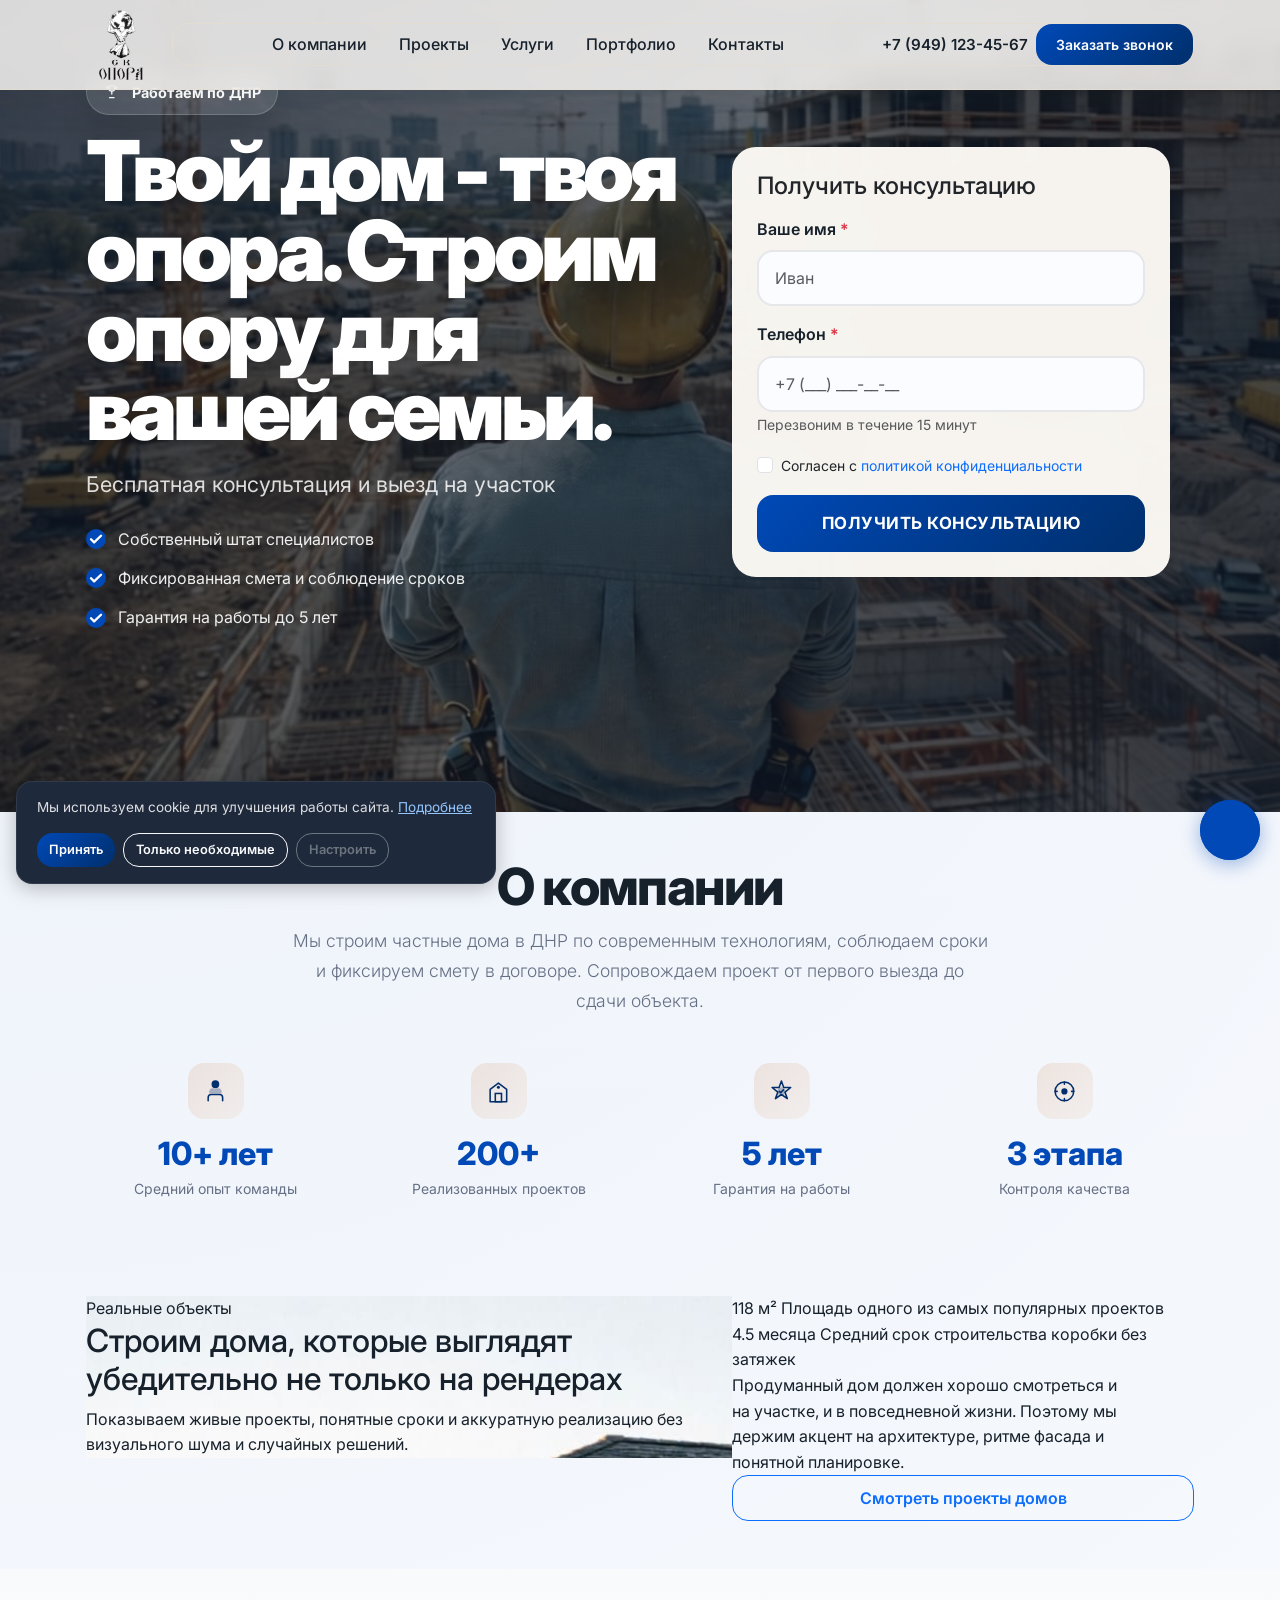
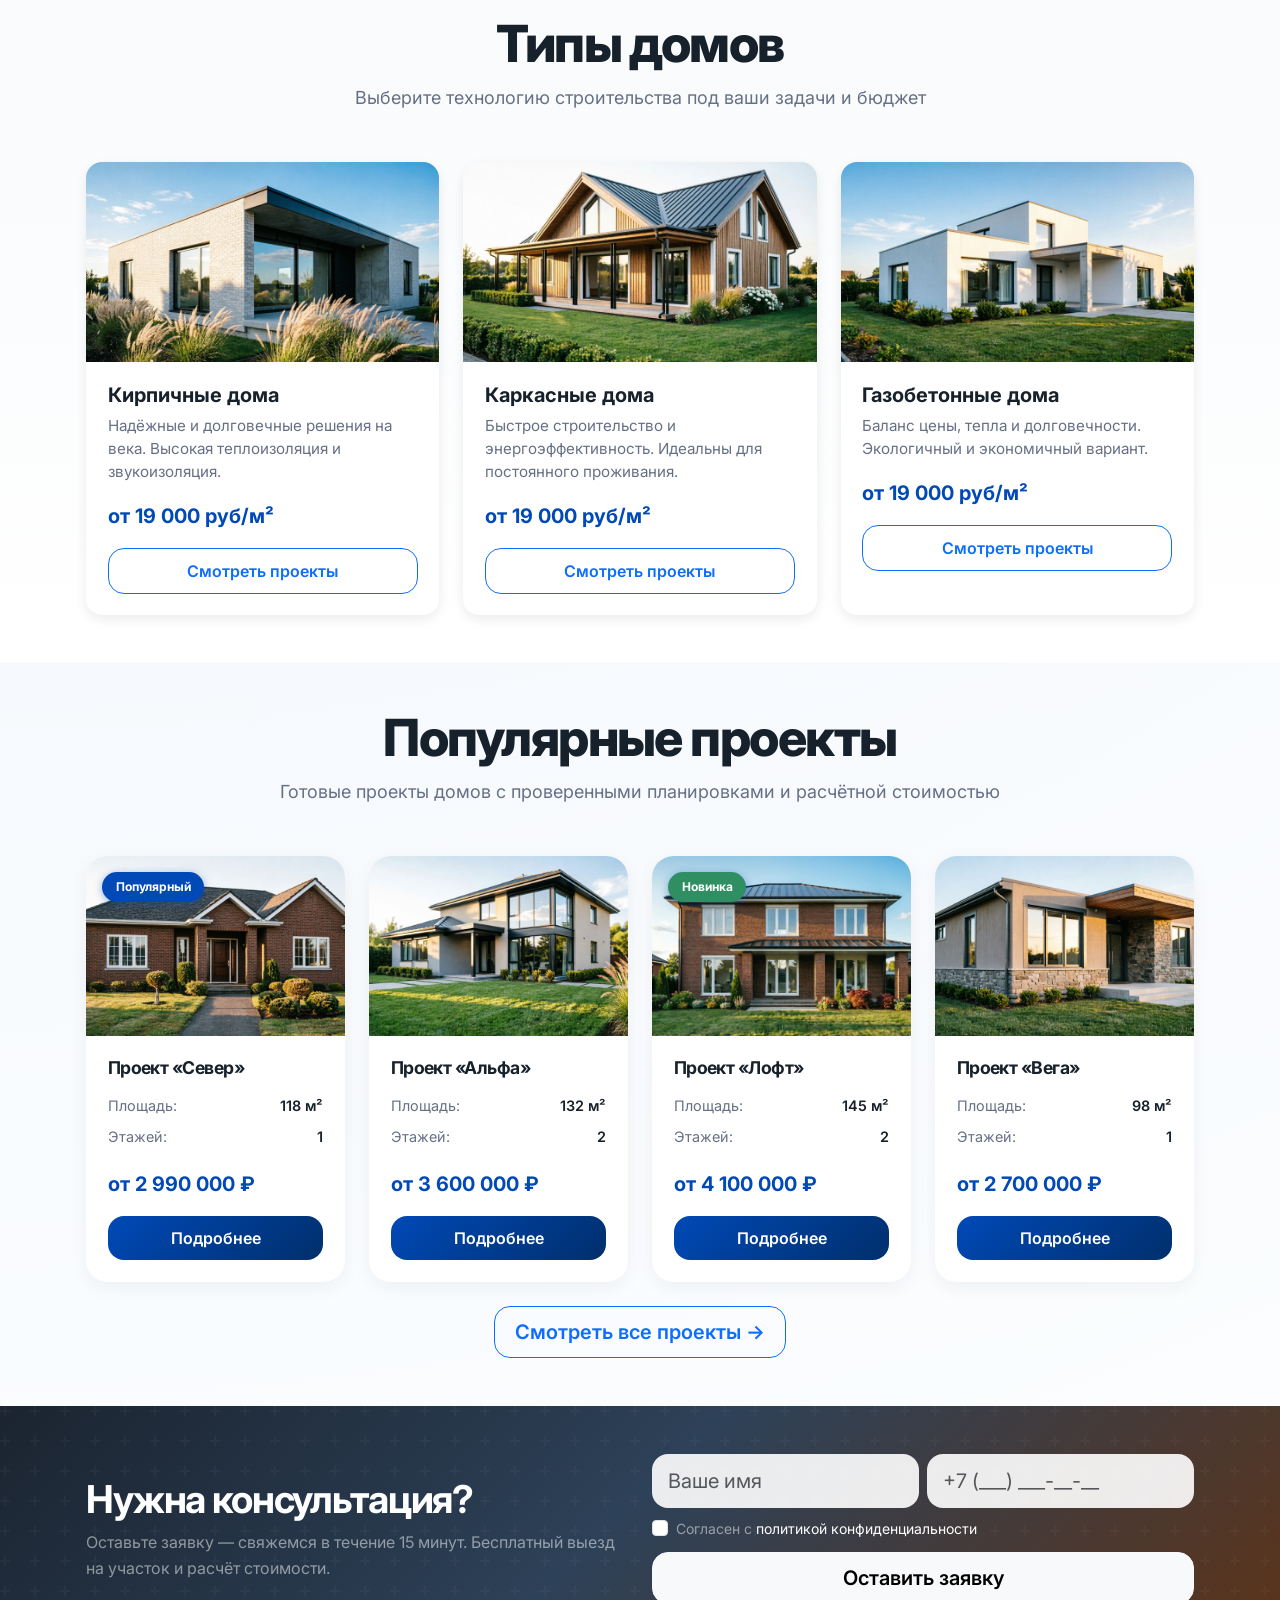
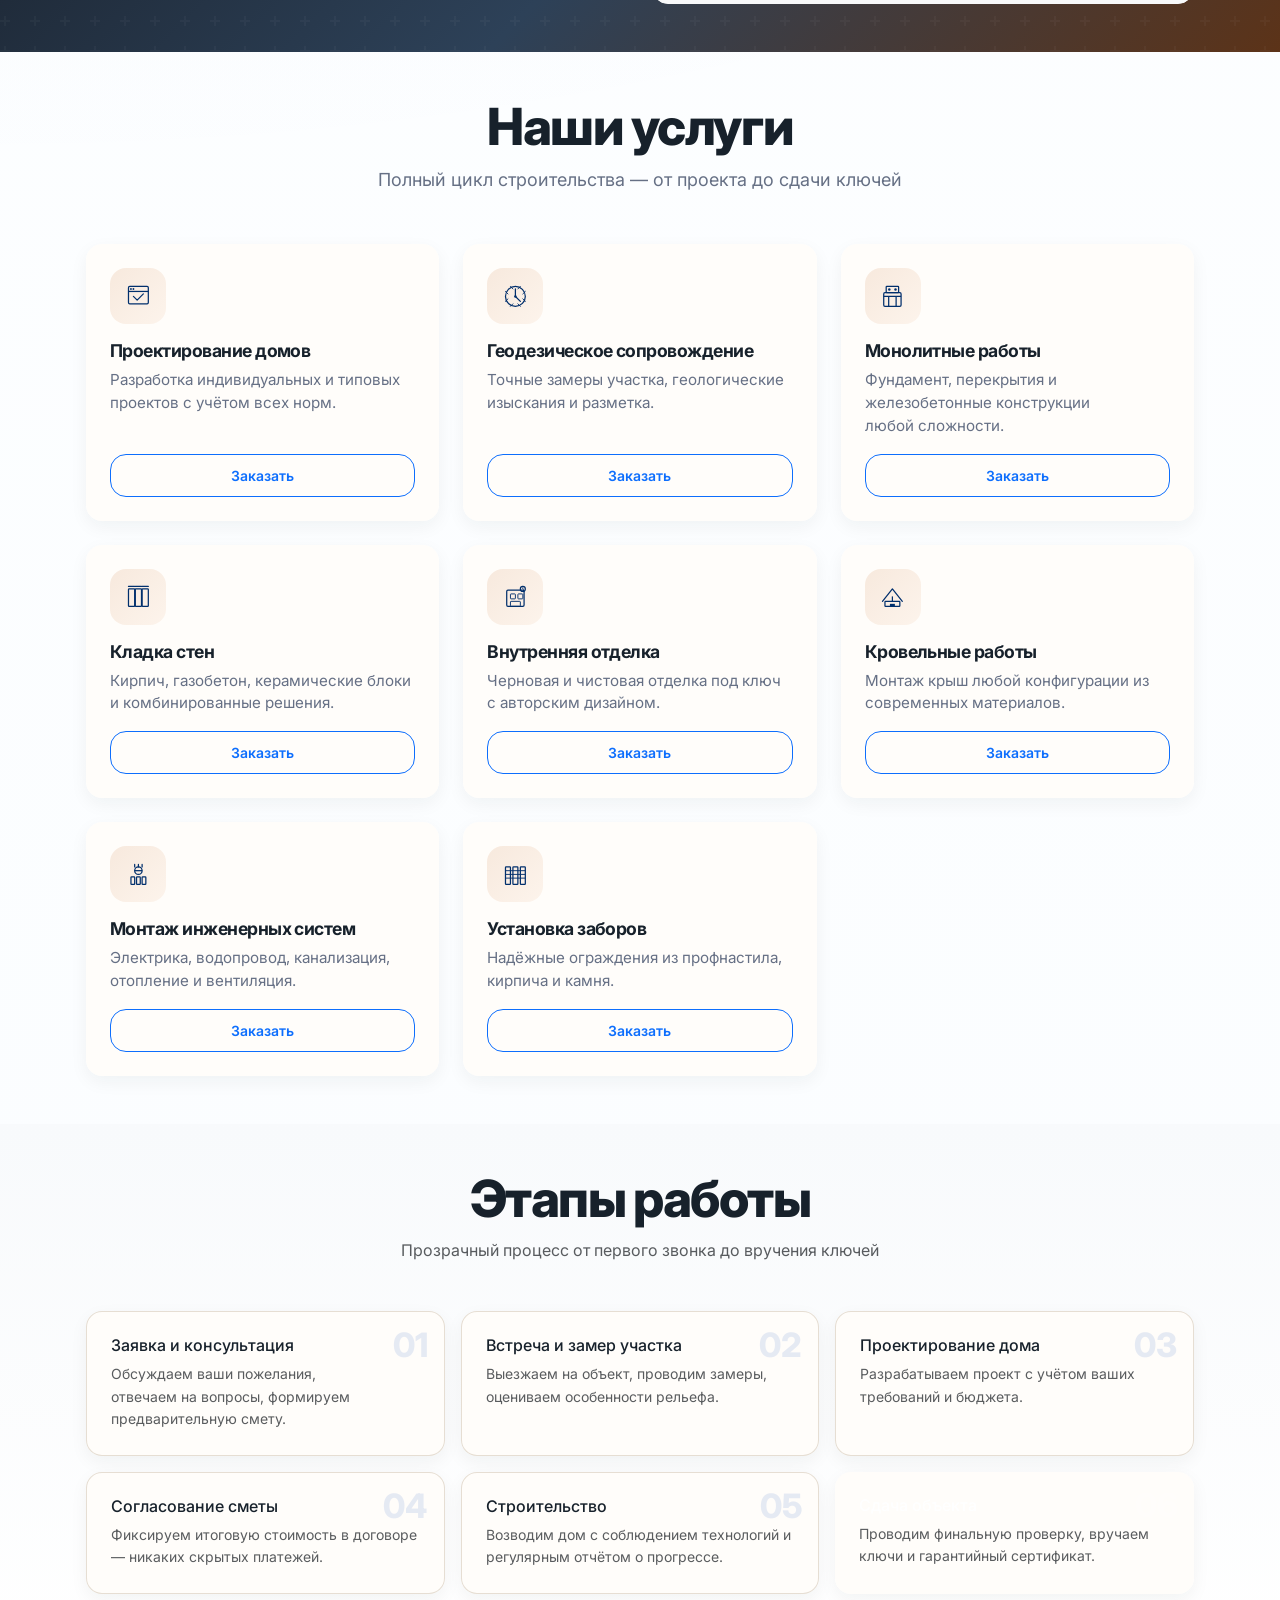
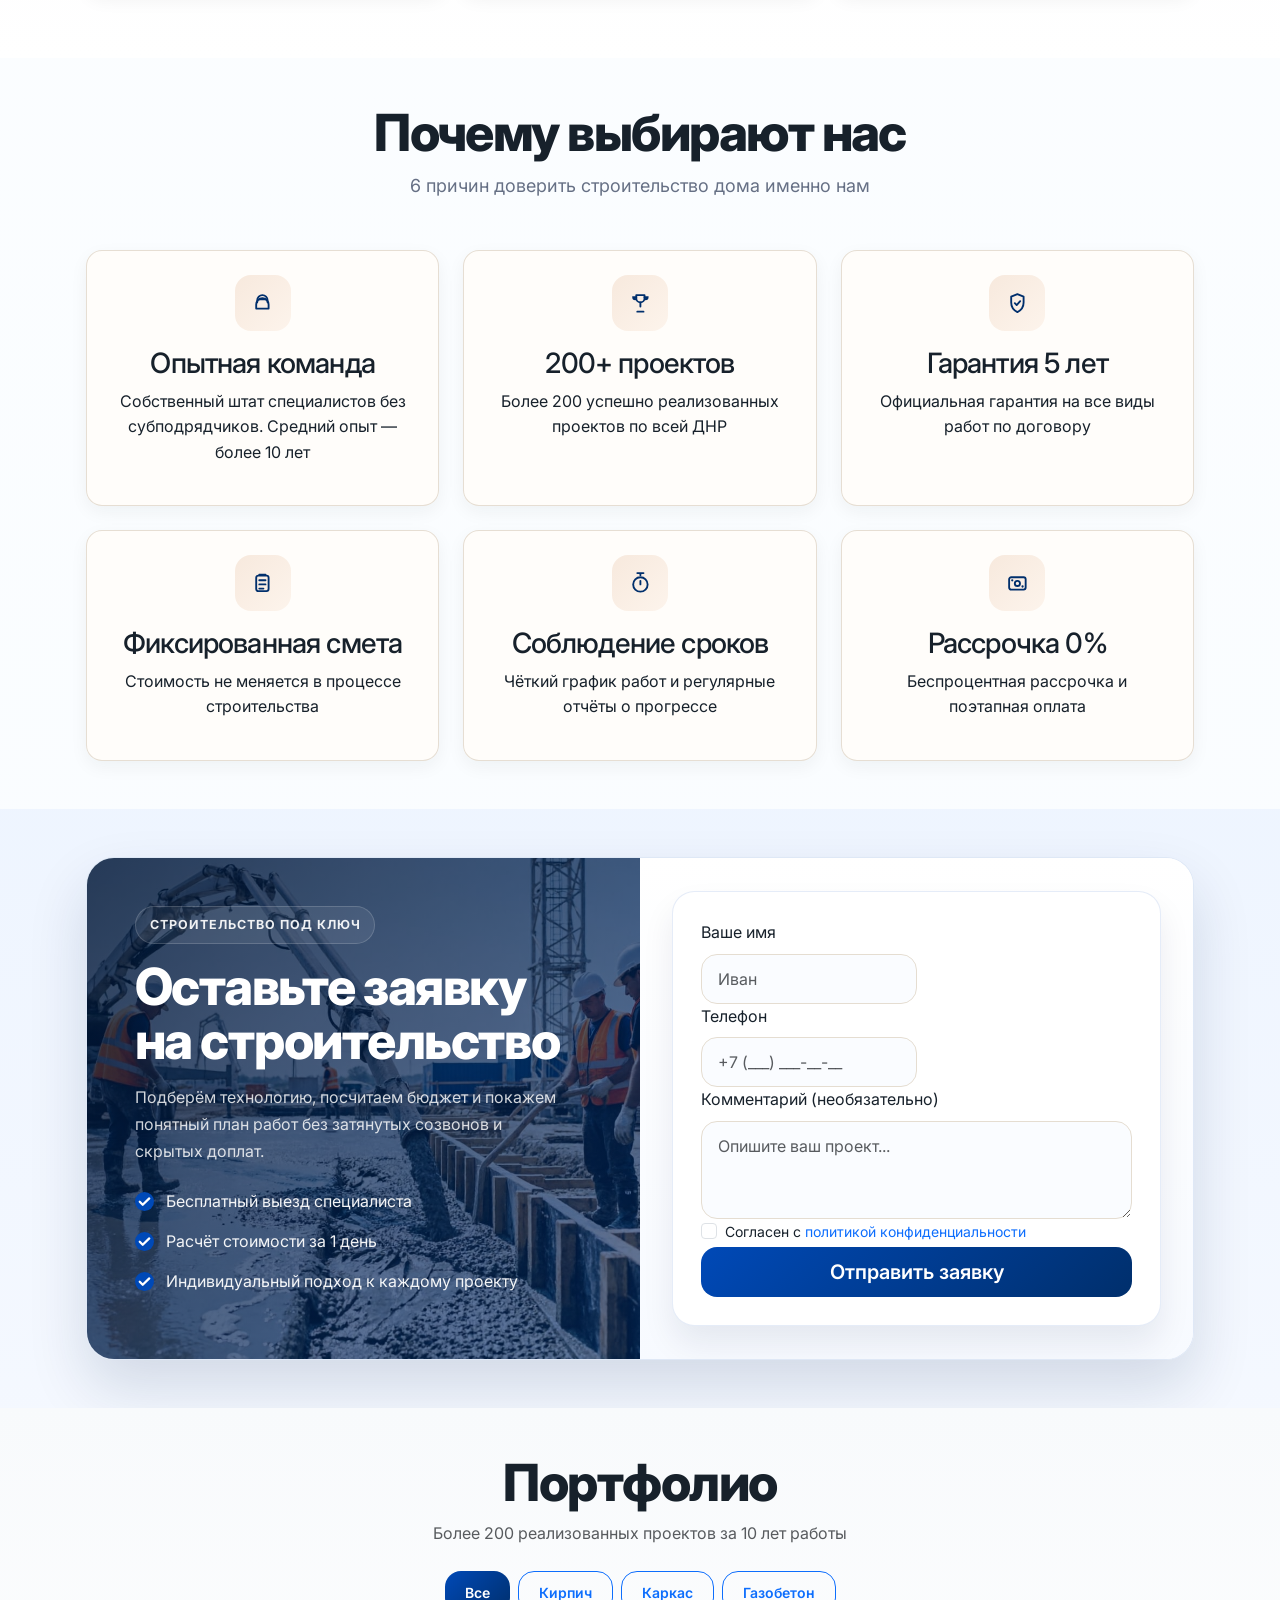
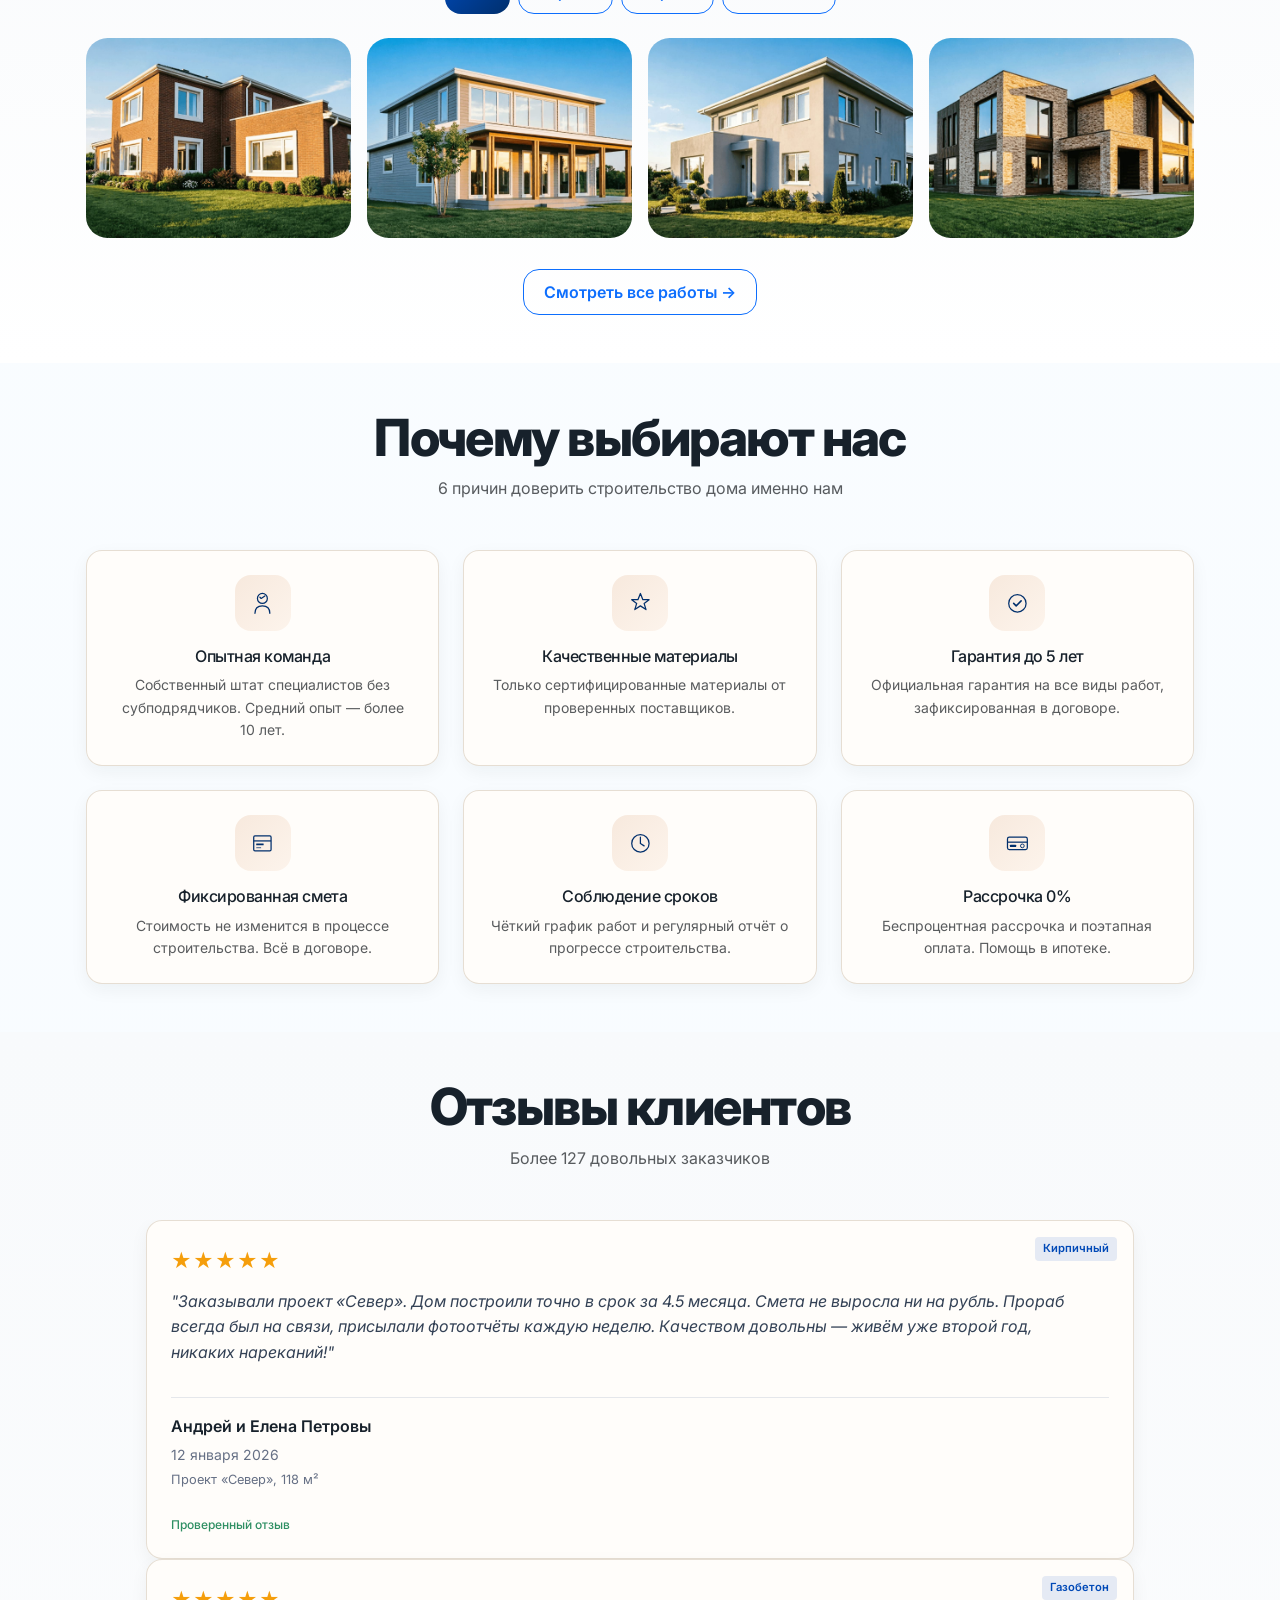
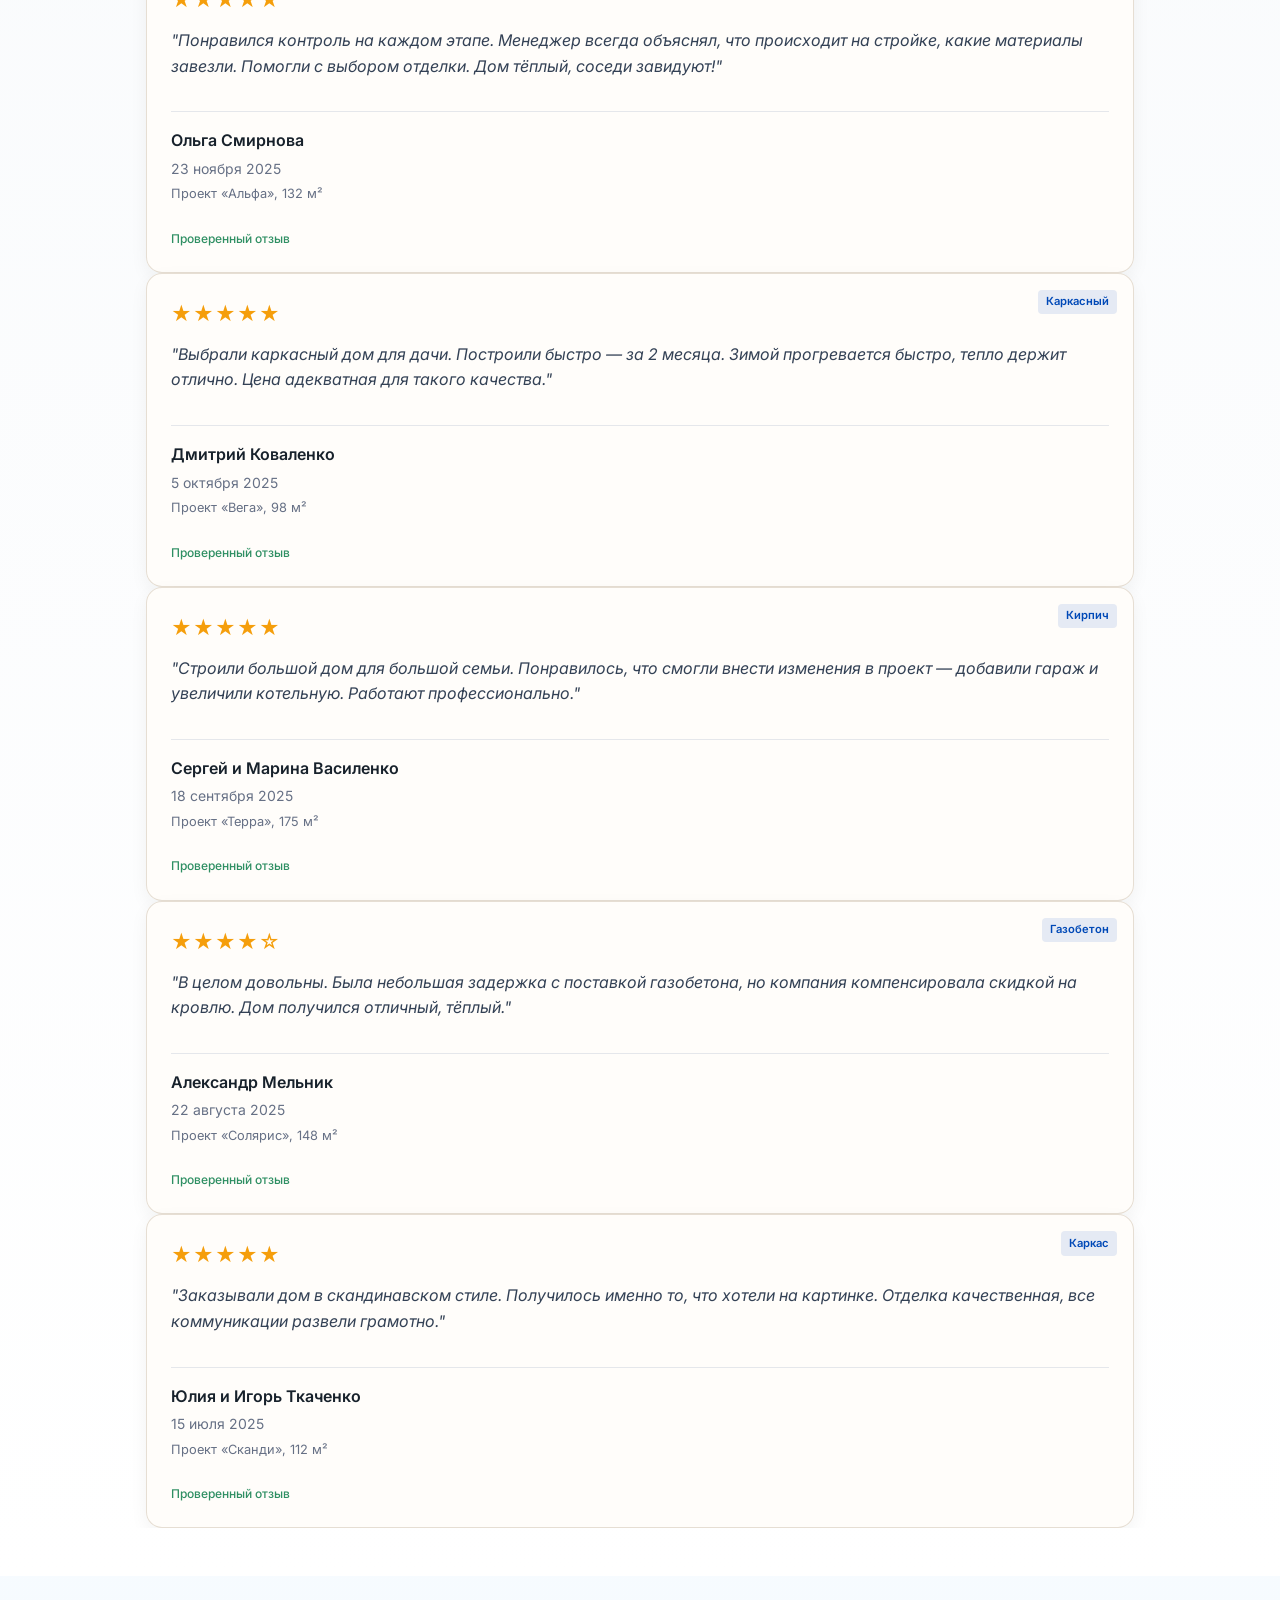
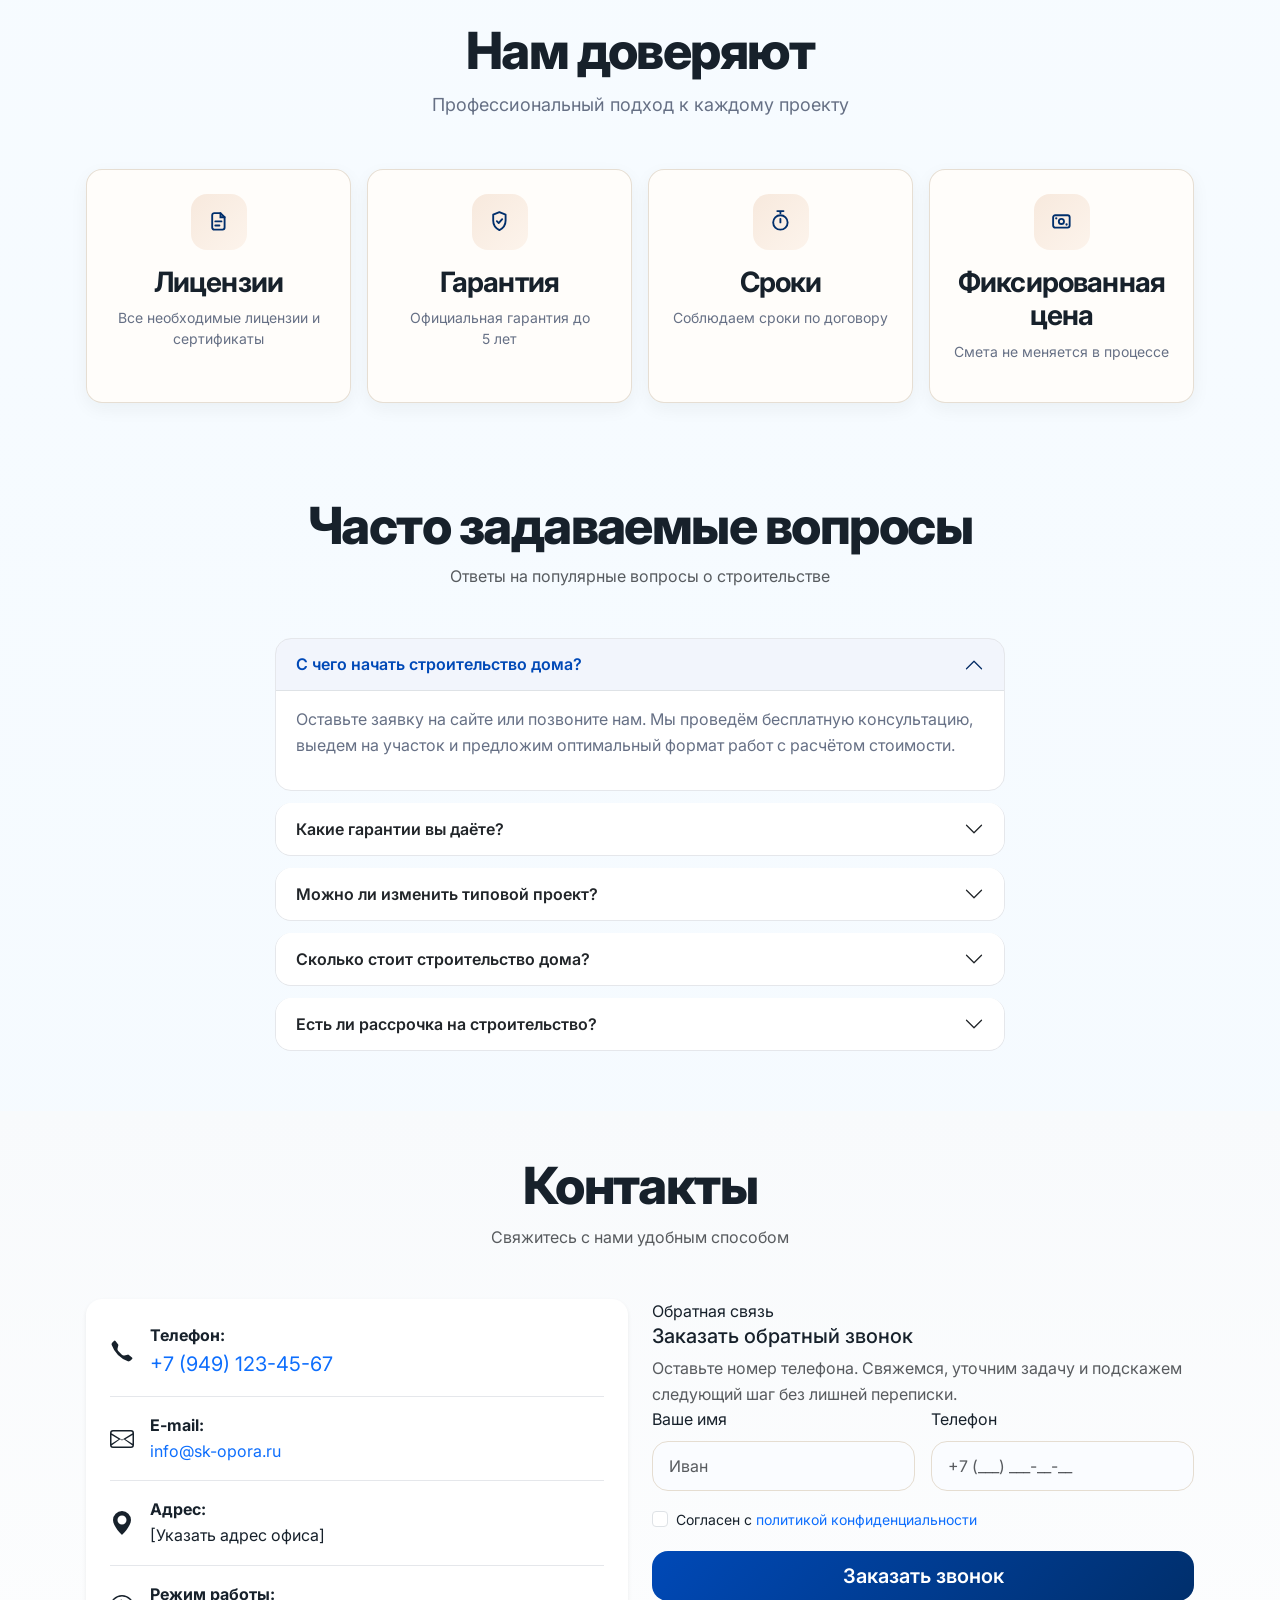
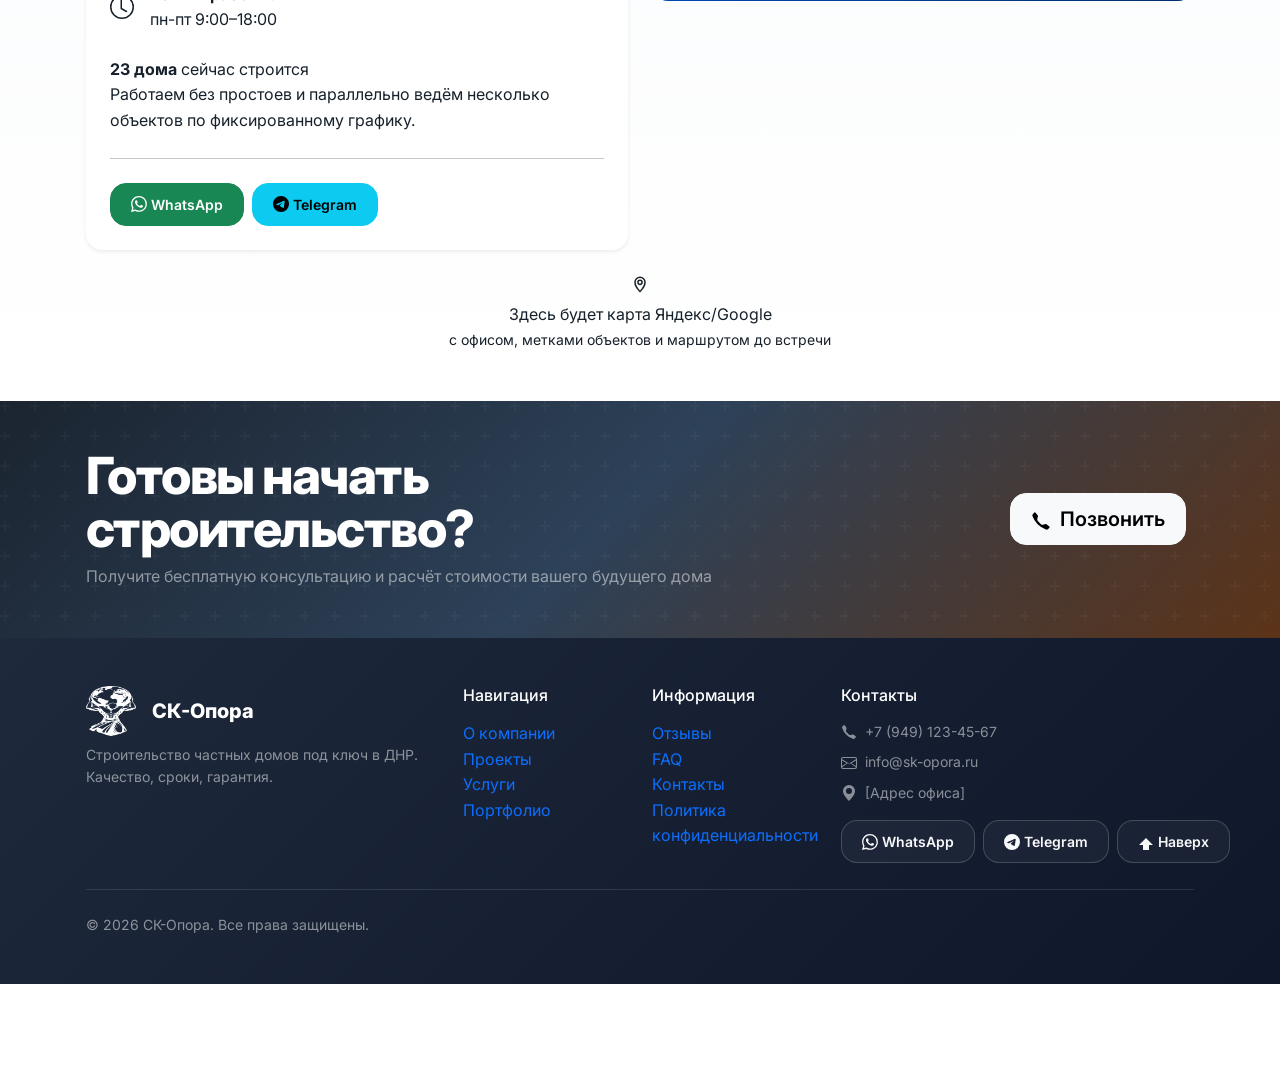
==== index.html @ d79a07cd "Add files via upload" ====
<!doctype html>
<html lang="ru">

<head>
  <meta charset="UTF-8" />
  <meta name="viewport" content="width=device-width, initial-scale=1" />
  <title>Строительство частных домов под ключ в ДНР | СК-Опора</title>
  <meta name="description"
    content="СК-Опора — строительство частных домов под ключ в ДНР: проектирование, монолит, кладка, кровля и инженерные системы. Бесплатная консультация и выезд на участок. Гарантия до 5 лет." />
  <meta name="keywords"
    content="строительство домов в ДНР, дом под ключ Донецк, проекты частных домов, строительная компания ДНР, кирпичные дома, каркасные дома, газобетонные дома, СК-Опора" />
  <meta name="robots" content="index, follow" />
  <!-- Updated theme color to match brutal blue palette -->
  <meta name="theme-color" content="#0049b7" />
  <meta name="author" content="СК-Опора" />
  <meta name="geo.region" content="RU-DON" />
  <meta name="geo.placename" content="Донецкая Народная Республика" />
  <link rel="canonical" href="https://sk-opora.ru/" />

  <!-- Favicon -->
  <!-- Updated favicon to use brutal blue color -->
  <link rel="icon" type="image/svg+xml"
    href="data:image/svg+xml,%3Csvg xmlns='http://www.w3.org/2000/svg' viewBox='0 0 64 64' fill='none'%3E%3Crect width='64' height='64' rx='18' fill='%2317212b'/%3E%3Cpath d='M14 31.5 32 16l18 15.5V48a2 2 0 0 1-2 2H16a2 2 0 0 1-2-2V31.5Z' fill='%230049b7'/%3E%3Cpath d='M24 50V35h16v15' stroke='white' stroke-width='4' stroke-linejoin='round'/%3E%3C/svg%3E">
  <link rel="apple-touch-icon"
    href="data:image/svg+xml,%3Csvg xmlns='http://www.w3.org/2000/svg' viewBox='0 0 64 64' fill='none'%3E%3Crect width='64' height='64' rx='18' fill='%2317212b'/%3E%3Cpath d='M14 31.5 32 16l18 15.5V48a2 2 0 0 1-2 2H16a2 2 0 0 1-2-2V31.5Z' fill='%230049b7'/%3E%3Cpath d='M24 50V35h16v15' stroke='white' stroke-width='4' stroke-linejoin='round'/%3E%3C/svg%3E">

  <!-- Open Graph -->
  <meta property="og:title" content="Строительство частных домов под ключ в ДНР" />
  <meta property="og:description"
    content="Бесплатная консультация и выезд на участок. Фиксированная смета и гарантия до 5 лет. Более 200 реализованных проектов." />
  <meta property="og:type" content="website" />
  <meta property="og:url" content="https://sk-opora.ru/" />
  <meta property="og:image" content="https://sk-opora.ru/images/bg-2.JPG" />
  <meta property="og:image:width" content="1200" />
  <meta property="og:image:height" content="630" />
  <meta property="og:locale" content="ru_RU" />
  <meta property="og:site_name" content="Название компании" />

  <!-- Twitter Card -->
  <meta name="twitter:card" content="summary_large_image" />
  <meta name="twitter:title" content="Строительство частных домов под ключ в ДНР" />
  <meta name="twitter:description" content="Бесплатная консультация и выезд на участок. Гарантия до 5 лет." />
  <meta name="twitter:image" content="https://sk-opora.ru/images/bg-2.JPG" />

  <!-- Telegram / VK / Facebook Open Graph -->
  <meta property="og:image:alt" content="СК-Опора - Строительство домов в ДНР" />
  <meta property="og:site_name" content="СК-Опора" />
  <meta name="vk:image" content="https://sk-opora.ru/images/bg-2.JPG" />

  <!-- Preconnect -->
  <link rel="preconnect" href="https://cdn.jsdelivr.net" crossorigin>
  <link rel="preconnect" href="https://fonts.googleapis.com" crossorigin>
  <link rel="preconnect" href="https://fonts.gstatic.com" crossorigin>

  <!-- Preload critical images -->
  <link rel="preload" as="image" href="images/bg-2.JPG">
  <link href="https://fonts.googleapis.com/css2?family=Inter:wght@400;500;600;700;800&display=swap" rel="stylesheet">

  <link href="https://cdn.jsdelivr.net/npm/bootstrap@5.3.3/dist/css/bootstrap.min.css" rel="stylesheet"
    integrity="sha384-QWTKZyjpPEjISv5WaRU9OFeRpok6YctnYmDr5pNlyT2bRjXh0JMhjY6hW+ALEwIH" crossorigin="anonymous">

  <!-- Slick Carousel CSS -->
  <link rel="stylesheet" href="https://cdn.jsdelivr.net/npm/slick-carousel@1.8.1/slick/slick.css">
  <link rel="stylesheet" href="https://cdn.jsdelivr.net/npm/slick-carousel@1.8.1/slick/slick-theme.css">

  <!-- FancyBox CSS -->
  <link rel="stylesheet" href="https://cdn.jsdelivr.net/npm/@fancyapps/ui@5.0/dist/fancybox/fancybox.css">

  <link rel="stylesheet" href="css/styles.css" />

  <!-- Schema.org: Organization -->
  <script type="application/ld+json">
{
  "@context": "https://schema.org",
  "@type": "Organization",
  "name": "СК-Опора",
  "alternateName": "Строительная компания Опора ДНР",
  "description": "Строительство частных домов под ключ в ДНР. Проектирование, монолитные работы, кладка стен, кровля, инженерные системы.",
  "url": "https://sk-opora.ru/",
  "logo": "https://sk-opora.ru/images/logo-1.webp",
  "telephone": "+7 (949) 123-45-67",
  "email": "info@sk-opora.ru",
  "address": {
    "@type": "PostalAddress",
    "streetAddress": "[Указать адрес офиса]",
    "addressLocality": "Донецк",
    "addressRegion": "ДНР",
    "addressCountry": "RU"
  },
  "geo": {
    "@type": "GeoCoordinates",
    "latitude": "48.0159",
    "longitude": "37.8029"
  },
  "areaServed": {
    "@type": "AdministrativeArea",
    "name": "Донецкая Народная Республика"
  },
  "sameAs": [
    "https://t.me/sk_opora",
    "https://wa.me/79491234567"
  ],
  "openingHoursSpecification": {
    "@type": "OpeningHoursSpecification",
    "dayOfWeek": ["Monday", "Tuesday", "Wednesday", "Thursday", "Friday"],
    "opens": "09:00",
    "closes": "18:00"
  },
  "aggregateRating": {
    "@type": "AggregateRating",
    "ratingValue": "4.9",
    "reviewCount": "127"
  }
}
</script>

  <!-- Schema.org: LocalBusiness -->
  <script type="application/ld+json">
{
  "@context": "https://schema.org",
  "@type": "LocalBusiness",
  "@id": "https://sk-opora.ru/#business",
  "name": "СК-Опора",
  "priceRange": "от 19 000 руб/м²",
  "image": "https://sk-opora.ru/images/logo-1.webp",
  "telephone": "+7 (949) 123-45-67",
  "address": {
    "@type": "PostalAddress",
    "streetAddress": "[Указать адрес офиса]",
    "addressLocality": "Донецк",
    "addressCountry": "RU"
  }
}
</script>

  <!-- Schema.org: FAQPage -->
  <script type="application/ld+json">
{
  "@context": "https://schema.org",
  "@type": "FAQPage",
  "mainEntity": [
    {
      "@type": "Question",
      "name": "С чего начать строительство?",
      "acceptedAnswer": {
        "@type": "Answer",
        "text": "Оставьте заявку на сайте или позвоните нам. Мы проведём бесплатную консультацию, выедем на участок и предложим оптимальный формат работ с расчётом стоимости."
      }
    },
    {
      "@type": "Question",
      "name": "Какие гарантии вы даёте?",
      "acceptedAnswer": {
        "@type": "Answer",
        "text": "Гарантия на строительные работы составляет до 5 лет. Все условия фиксируются в договоре. Мы также предоставляем постгарантийное обслуживание."
      }
    },
    {
      "@type": "Question",
      "name": "Можно ли изменить типовой проект?",
      "acceptedAnswer": {
        "@type": "Answer",
        "text": "Да, мы можем адаптировать любой типовой проект под ваши требования: изменить планировку, фасады, добавить дополнительные помещения или инженерные решения."
      }
    }
  ]
}
</script>

  <!-- Schema.org: Service -->
  <script type="application/ld+json">
{
  "@context": "https://schema.org",
  "@type": "Service",
  "serviceType": "Строительство домов",
  "provider": {
    "@type": "Organization",
    "name": "СК-Опора"
  },
  "areaServed": {
    "@type": "AdministrativeArea",
    "name": "ДНР"
  },
  "hasOfferCatalog": {
    "@type": "OfferCatalog",
    "name": "Услуги строительства",
    "itemListElement": [
      {"@type": "Offer", "itemOffered": {"@type": "Service", "name": "Проектирование домов"}},
      {"@type": "Offer", "itemOffered": {"@type": "Service", "name": "Монолитные работы"}},
      {"@type": "Offer", "itemOffered": {"@type": "Service", "name": "Кладка стен"}},
      {"@type": "Offer", "itemOffered": {"@type": "Service", "name": "Кровельные работы"}},
      {"@type": "Offer", "itemOffered": {"@type": "Service", "name": "Внутренняя отделка"}}
    ]
  }
}
</script>
</head>

<body class="page-home" itemscope itemtype="https://schema.org/WebPage">
  <!-- Skip to content for accessibility -->
  <a href="#main-content" class="skip-link visually-hidden-focusable">Перейти к основному содержимому</a>

  <header class="header" role="banner">
    <nav class="navbar navbar-expand-lg" aria-label="Основная навигация">
      <div class="container">
        <a class="navbar-brand header-logo" href="index.html" aria-label="СК-Опора - На главную">
          <img src="images/logo-1.webp" alt="СК-Опора" width="70" height="70" loading="eager" fetchpriority="high"
            decoding="async">
        </a>
        <button class="navbar-toggler" type="button" data-bs-toggle="collapse" data-bs-target="#mainNav"
          aria-controls="mainNav" aria-expanded="false" aria-label="Открыть меню">
          <span class="navbar-toggler-icon"></span>
        </button>

        <div class="collapse navbar-collapse" id="mainNav">
          <ul class="navbar-nav mx-auto header-menu" role="menubar">
            <li class="nav-item" role="none"><a class="nav-link" href="#about" role="menuitem">О компании</a></li>
            <li class="nav-item" role="none"><a class="nav-link" href="#projects" role="menuitem">Проекты</a></li>
            <li class="nav-item" role="none"><a class="nav-link" href="#services" role="menuitem">Услуги</a></li>
            <li class="nav-item" role="none"><a class="nav-link" href="portfolio.html" role="menuitem">Портфолио</a>
            </li>
            <li class="nav-item" role="none"><a class="nav-link" href="#contacts" role="menuitem">Контакты</a></li>
          </ul>
          <div class="header-contacts d-flex flex-column flex-lg-row gap-2 align-items-lg-center">
            <address class="mb-0">
              <a class="header-phone" href="tel:+79491234567" aria-label="Позвонить нам">
                +7 (949) 123-45-67
              </a>
            </address>
            <button class="btn btn-primary btn-sm" type="button" data-bs-toggle="modal"
              data-bs-target="#callbackModal">Заказать
              звонок</button>
          </div>
        </div>
      </div>
    </nav>
  </header>

  <main id="main-content" role="main">
    <!-- Hero Section -->
    <section id="home" class="hero hero--bg-image py-5 py-lg-6"
      style="background-image: url('images/bg-2.JPG'); background-size: cover; background-position: center;"
      aria-labelledby="hero-heading">
      <div class="container">
        <div class="row align-items-center g-4">
          <div class="col-lg-7" itemscope itemtype="https://schema.org/Service">
            <span class="hero-badge">
              <svg viewBox="0 0 24 24" fill="none" aria-hidden="true" xmlns="http://www.w3.org/2000/svg">
                <path d="M8 4h8v3a4 4 0 0 1-8 0V4Z" stroke="currentColor" stroke-width="1.8" stroke-linejoin="round" />
                <path d="M8 6H5a2 2 0 0 0 2 2M16 6h3a2 2 0 0 1-2 2" stroke="currentColor" stroke-width="1.8"
                  stroke-linecap="round" />
                <path d="M12 11v4M9 20h6" stroke="currentColor" stroke-width="1.8" stroke-linecap="round" />
              </svg>
              <span>Работаем по ДНР</span>
            </span>
            <h1 id="hero-heading" class="hero-title mt-3" itemprop="name">Твой дом - твоя опора. Строим опору для вашей
              семьи.</h1>
            <p class="hero-subtitle" itemprop="description">Бесплатная консультация и выезд на участок</p>
            <ul class="hero-list list-unstyled mt-4 mb-4" aria-label="Наши преимущества">
              <li itemprop="feature">Собственный штат специалистов</li>
              <li itemprop="feature">Фиксированная смета и соблюдение сроков</li>
              <li itemprop="feature">Гарантия на работы до 5 лет</li>
            </ul>
          </div>
          <div class="col-lg-5">
            <aside class="card hero-form" id="callback" aria-labelledby="form-heading">
              <div class="card-body p-4">
                <h2 id="form-heading" class="h4 mb-3">Получить консультацию</h2>
                <form class="js-form" novalidate aria-label="Форма заявки на консультацию">
                  <div class="mb-3">
                    <label class="form-label" for="heroName">Ваше имя <span class="text-danger"
                        aria-hidden="true">*</span></label>
                    <input id="heroName" type="text" class="form-control" name="name" required aria-required="true"
                      autocomplete="name" placeholder="Иван">
                  </div>
                  <div class="mb-3">
                    <label class="form-label" for="heroPhone">Телефон <span class="text-danger"
                        aria-hidden="true">*</span></label>
                    <input id="heroPhone" type="tel" class="form-control js-phone" name="phone"
                      placeholder="+7 (___) ___-__-__" required aria-required="true" autocomplete="tel"
                      aria-describedby="phoneHelp">
                    <small id="phoneHelp" class="form-text text-muted">Перезвоним в течение 15 минут</small>
                  </div>
                  <div class="form-check mb-3">
                    <input class="form-check-input" type="checkbox" value="1" id="heroAgree" required
                      aria-required="true">
                    <label class="form-check-label small" for="heroAgree">
                      Согласен с <a href="privacy.html" target="_blank">политикой конфиденциальности</a>
                    </label>
                  </div>
                  <button class="btn btn-primary w-100 btn-lg btn-shine" type="submit">
                    Получить консультацию
                  </button>
                </form>
              </div>
            </aside>
          </div>
        </div>
      </div>
    </section>

    <!-- About Section -->
    <section id="about" class="section py-5" aria-labelledby="about-heading" itemscope
      itemtype="https://schema.org/Organization">
      <div class="container">
        <header class="section-header text-center mb-5">
          <h2 id="about-heading" class="section-title">О компании</h2>
          <p class="section__text lead" itemprop="description">Мы строим частные дома в ДНР по современным технологиям,
            соблюдаем сроки и фиксируем смету в договоре. Сопровождаем проект от первого выезда до сдачи объекта.</p>
        </header>
        <div class="row g-3 g-md-4" aria-label="Статистика компании">
          <article class="col-6 col-md-3">
            <div class="stat-card text-center">
              <div class="stat-icon" aria-hidden="true">
                <svg viewBox="0 0 48 48" fill="none" xmlns="http://www.w3.org/2000/svg">
                  <circle cx="24" cy="10" r="6" fill="currentColor" />
                  <path d="M38 42V36C38 32.6863 35.3137 30 32 30H16C12.6863 30 10 32.6863 10 36V42"
                    stroke="currentColor" stroke-width="3" stroke-linecap="round" />
                  <path d="M30 18H18C14.6863 18 12 20.6863 12 24V28H36V24C36 20.6863 33.3137 18 30 18Z"
                    fill="currentColor" opacity="0.3" />
                  <circle cx="24" cy="10" r="6" stroke="currentColor" stroke-width="3" />
                </svg>
              </div>
              <div class="stat-value">10+ лет</div>
              <div class="stat-label">Средний опыт команды</div>
            </div>
          </article>
          <article class="col-6 col-md-3">
            <div class="stat-card text-center">
              <div class="stat-icon" aria-hidden="true">
                <svg viewBox="0 0 48 48" fill="none" xmlns="http://www.w3.org/2000/svg">
                  <path d="M8 44V20L24 8L40 20V44H8Z" stroke="currentColor" stroke-width="3" stroke-linejoin="round" />
                  <rect x="18" y="28" width="12" height="16" stroke="currentColor" stroke-width="3" />
                  <circle cx="24" cy="16" r="3" fill="currentColor" />
                </svg>
              </div>
              <div class="stat-value">200+</div>
              <div class="stat-label">Реализованных проектов</div>
            </div>
          </article>
          <article class="col-6 col-md-3">
            <div class="stat-card text-center">
              <div class="stat-icon" aria-hidden="true">
                <svg viewBox="0 0 48 48" fill="none" xmlns="http://www.w3.org/2000/svg">
                  <path d="M24 4L28.5 16.5H42L31 25.5L35.5 38L24 30L12.5 38L17 25.5L6 16.5H19.5L24 4Z"
                    stroke="currentColor" stroke-width="3" stroke-linejoin="round" />
                  <circle cx="24" cy="24" r="8" fill="currentColor" opacity="0.3" />
                  <path d="M20 24L22.5 26.5L28 21" stroke="currentColor" stroke-width="3" stroke-linecap="round"
                    stroke-linejoin="round" />
                </svg>
              </div>
              <div class="stat-value">5 лет</div>
              <div class="stat-label">Гарантия на работы</div>
            </div>
          </article>
          <article class="col-6 col-md-3">
            <div class="stat-card text-center">
              <div class="stat-icon" aria-hidden="true">
                <svg viewBox="0 0 48 48" fill="none" xmlns="http://www.w3.org/2000/svg">
                  <circle cx="24" cy="24" r="18" stroke="currentColor" stroke-width="3" />
                  <circle cx="24" cy="24" r="6" fill="currentColor" />
                  <path d="M24 10V6M24 42V38M10 24H6M42 24H38" stroke="currentColor" stroke-width="3"
                    stroke-linecap="round" />
                </svg>
              </div>
              <div class="stat-value">3 этапа</div>
              <div class="stat-label">Контроля качества</div>
            </div>
          </article>
        </div>
      </div>
    </section>

    <section class="section showcase-band py-5" aria-labelledby="showcase-heading">
      <div class="container">
        <div class="showcase-band__panel">
          <div class="row g-0 align-items-stretch">
            <div class="col-lg-7">
              <div class="showcase-band__media" style="background-image: url('images/sever-1.jpg');" role="img"
                aria-label="Построенный дом СК-Опора">
                <div class="showcase-band__media-content">
                  <span class="showcase-band__badge">Реальные объекты</span>
                  <h2 id="showcase-heading" class="showcase-band__title">Строим дома, которые выглядят убедительно не
                    только на рендерах</h2>
                  <p class="showcase-band__text">Показываем живые проекты, понятные сроки и аккуратную реализацию без
                    визуального шума и случайных решений.</p>
                </div>
              </div>
            </div>
            <div class="col-lg-5">
              <div class="showcase-band__content">
                <div class="showcase-band__metric">
                  <span class="showcase-band__metric-value">118 м²</span>
                  <span class="showcase-band__metric-label">Площадь одного из самых популярных проектов</span>
                </div>
                <div class="showcase-band__metric">
                  <span class="showcase-band__metric-value">4.5 месяца</span>
                  <span class="showcase-band__metric-label">Средний срок строительства коробки без затяжек</span>
                </div>
                <div class="showcase-band__quote">
                  <p class="mb-0">Продуманный дом должен хорошо смотреться и на участке, и в повседневной жизни. Поэтому
                    мы держим акцент на архитектуре, ритме фасада и понятной планировке.</p>
                </div>
                <a href="projects.html" class="btn btn-outline-primary w-100">Смотреть проекты домов</a>
              </div>
            </div>
          </div>
        </div>
      </div>
    </section>

    <!-- House Types Section -->
    <section id="house-types" class="section section--alt py-5" aria-labelledby="types-heading">
      <div class="container">
        <header class="section-header text-center mb-5">
          <h2 id="types-heading" class="section-title">Типы домов</h2>
          <p class="section-subtitle">Выберите технологию строительства под ваши задачи и бюджет</p>
        </header>
        <div class="house-types__grid">
          <article class="card-type" itemscope itemtype="https://schema.org/Product">
            <div class="card-type-img"
              style="background-image: url('images/brick-3.jpg'); background-size: cover; background-position: center;"
              aria-hidden="true"></div>
            <div class="card-type-body">
              <h3 class="card-type-title" itemprop="name">Кирпичные дома</h3>
              <p class="card-type-desc" itemprop="description">Надёжные и долговечные решения на века. Высокая
                теплоизоляция и звукоизоляция.</p>
              <p class="card-type-price" itemprop="offers" itemscope itemtype="https://schema.org/Offer">
                от <span itemprop="price" content="19000">19 000</span> <span itemprop="priceCurrency"
                  content="RUB">руб/м²</span>
              </p>
              <a href="projects.html" class="btn btn-outline-primary w-100">Смотреть проекты</a>
            </div>
          </article>
          <article class="card-type" itemscope itemtype="https://schema.org/Product">
            <div class="card-type-img"
              style="background-image: url('images/karkas-2.jpg'); background-size: cover; background-position: center;"
              aria-hidden="true"></div>
            <div class="card-type-body">
              <h3 class="card-type-title" itemprop="name">Каркасные дома</h3>
              <p class="card-type-desc" itemprop="description">Быстрое строительство и энергоэффективность. Идеальны
                для постоянного проживания.</p>
              <p class="card-type-price" itemprop="offers" itemscope itemtype="https://schema.org/Offer">
                от <span itemprop="price" content="19000">19 000</span> <span itemprop="priceCurrency"
                  content="RUB">руб/м²</span>
              </p>
              <a href="projects.html" class="btn btn-outline-primary w-100">Смотреть проекты</a>
            </div>
          </article>
          <article class="card-type" itemscope itemtype="https://schema.org/Product">
            <div class="card-type-img"
              style="background-image: url('images/aerated-2.jpg'); background-size: cover; background-position: center;"
              aria-hidden="true"></div>
            <div class="card-type-body">
              <h3 class="card-type-title" itemprop="name">Газобетонные дома</h3>
              <p class="card-type-desc" itemprop="description">Баланс цены, тепла и долговечности. Экологичный и
                экономичный вариант.</p>
              <p class="card-type-price" itemprop="offers" itemscope itemtype="https://schema.org/Offer">
                от <span itemprop="price" content="19000">19 000</span> <span itemprop="priceCurrency"
                  content="RUB">руб/м²</span>
              </p>
              <a href="projects.html" class="btn btn-outline-primary w-100">Смотреть проекты</a>
            </div>
          </article>
        </div>
      </div>
    </section>

    <!-- Projects Section -->
    <section id="projects" class="section py-5" aria-labelledby="projects-heading">
      <div class="container">
        <header class="section-header text-center mb-5">
          <h2 id="projects-heading" class="section-title">Популярные проекты</h2>
          <p class="section-subtitle">Готовые проекты домов с проверенными планировками и расчётной стоимостью</p>
        </header>
        <div class="projects__grid" role="list" aria-label="Список проектов домов">
          <article class="card-project" role="listitem" itemscope itemtype="https://schema.org/House">
            <div class="card-project-img"
              style="background-image: url('images/sever-1.jpg'); background-size: cover; background-position: center;"
              role="img" aria-label="Проект дома Север">
              <span class="card-project-badge">Популярный</span>
            </div>
            <div class="card-project-content">
              <h3 class="card-project-title" itemprop="name">Проект «Север»</h3>
              <dl class="card-project-spec">
                <div class="spec-item">
                  <dt>Площадь:</dt>
                  <dd itemprop="floorSize">118 м²</dd>
                </div>
                <div class="spec-item">
                  <dt>Этажей:</dt>
                  <dd itemprop="numberOfRooms">1</dd>
                </div>
              </dl>
              <p class="card-project-price" itemprop="offers" itemscope itemtype="https://schema.org/Offer">
                от <span itemprop="price" content="2990000">2 990 000</span> <span itemprop="priceCurrency"
                  content="RUB">₽</span>
              </p>
              <a class="btn btn-primary w-100" href="project-detail.html?id=sever"
                aria-label="Подробнее о проекте Север">Подробнее</a>
            </div>
          </article>
          <article class="card-project" role="listitem" itemscope itemtype="https://schema.org/House">
            <div class="card-project-img"
              style="background-image: url('images/alpha-1.jpg'); background-size: cover; background-position: center;"
              role="img" aria-label="Проект дома Альфа">
            </div>
            <div class="card-project-content">
              <h3 class="card-project-title" itemprop="name">Проект «Альфа»</h3>
              <dl class="card-project-spec">
                <div class="spec-item">
                  <dt>Площадь:</dt>
                  <dd itemprop="floorSize">132 м²</dd>
                </div>
                <div class="spec-item">
                  <dt>Этажей:</dt>
                  <dd itemprop="numberOfRooms">2</dd>
                </div>
              </dl>
              <p class="card-project-price" itemprop="offers" itemscope itemtype="https://schema.org/Offer">
                от <span itemprop="price" content="3600000">3 600 000</span> <span itemprop="priceCurrency"
                  content="RUB">₽</span>
              </p>
              <a class="btn btn-primary w-100" href="project-detail.html?id=alpha"
                aria-label="Подробнее о проекте Альфа">Подробнее</a>
            </div>
          </article>
          <article class="card-project" role="listitem" itemscope itemtype="https://schema.org/House">
            <div class="card-project-img"
              style="background-image: url('images/loft-1.jpg'); background-size: cover; background-position: center;"
              role="img" aria-label="Проект дома Лофт">
              <span class="card-project-badge card-project-badge--new">Новинка</span>
            </div>
            <div class="card-project-content">
              <h3 class="card-project-title" itemprop="name">Проект «Лофт»</h3>
              <dl class="card-project-spec">
                <div class="spec-item">
                  <dt>Площадь:</dt>
                  <dd itemprop="floorSize">145 м²</dd>
                </div>
                <div class="spec-item">
                  <dt>Этажей:</dt>
                  <dd itemprop="numberOfRooms">2</dd>
                </div>
              </dl>
              <p class="card-project-price" itemprop="offers" itemscope itemtype="https://schema.org/Offer">
                от <span itemprop="price" content="4100000">4 100 000</span> <span itemprop="priceCurrency"
                  content="RUB">₽</span>
              </p>
              <a class="btn btn-primary w-100" href="project-detail.html?id=loft"
                aria-label="Подробнее о проекте Лофт">Подробнее</a>
            </div>
          </article>
          <article class="card-project" role="listitem" itemscope itemtype="https://schema.org/House">
            <div class="card-project-img"
              style="background-image: url('images/vega-1.jpg'); background-size: cover; background-position: center;"
              role="img" aria-label="Проект дома Вега">
            </div>
            <div class="card-project-content">
              <h3 class="card-project-title" itemprop="name">Проект «Вега»</h3>
              <dl class="card-project-spec">
                <div class="spec-item">
                  <dt>Площадь:</dt>
                  <dd itemprop="floorSize">98 м²</dd>
                </div>
                <div class="spec-item">
                  <dt>Этажей:</dt>
                  <dd itemprop="numberOfRooms">1</dd>
                </div>
              </dl>
              <p class="card-project-price" itemprop="offers" itemscope itemtype="https://schema.org/Offer">
                от <span itemprop="price" content="2700000">2 700 000</span> <span itemprop="priceCurrency"
                  content="RUB">₽</span>
              </p>
              <a class="btn btn-primary w-100" href="project-detail.html?id=vega"
                aria-label="Подробнее о проекте Вега">Подробнее</a>
            </div>
          </article>
        </div>
        <p class="projects__scroll-hint">
          <svg width="24" height="24" viewBox="0 0 24 24" fill="none" stroke="currentColor" stroke-width="2">
            <path d="M9 18l6-6-6-6" />
          </svg>
          Листайте вправо
        </p>
        <div class="text-center mt-4">
          <a href="projects.html" class="btn btn-outline-primary btn-lg">Смотреть все проекты →</a>
        </div>
      </div>
    </section>

    <!-- CTA Section -->
    <section class="section section--cta py-5" aria-labelledby="cta-heading">
      <div class="container">
        <div class="row align-items-center g-4">
          <div class="col-lg-6">
            <h2 id="cta-heading" class="section__title text-white mb-2">Нужна консультация?</h2>
            <p class="text-white-50 mb-0">Оставьте заявку — свяжемся в течение 15 минут. Бесплатный выезд на участок и
              расчёт стоимости.</p>
          </div>
          <div class="col-lg-6">
            <form class="cta-form js-form" novalidate aria-label="Быстрая заявка">
              <div class="row g-2">
                <div class="col-sm-6">
                  <label for="ctaName" class="visually-hidden">Ваше имя</label>
                  <input id="ctaName" type="text" class="form-control form-control-lg" name="name"
                    placeholder="Ваше имя" required>
                </div>
                <div class="col-sm-6">
                  <label for="ctaPhone" class="visually-hidden">Телефон</label>
                  <input id="ctaPhone" type="tel" class="form-control form-control-lg js-phone" name="phone"
                    placeholder="+7 (___) ___-__-__" required>
                </div>
                <div class="col-12">
                  <div class="form-check">
                    <input class="form-check-input" type="checkbox" id="ctaAgree" required>
                    <label class="form-check-label text-white-50 small" for="ctaAgree">Согласен с <a href="privacy.html"
                        class="text-white">политикой конфиденциальности</a></label>
                  </div>
                </div>
                <div class="col-12">
                  <button class="btn btn-light btn-lg w-100" type="submit">Оставить заявку</button>
                </div>
              </div>
            </form>
          </div>
        </div>
      </div>
    </section>

    <!-- Services Section -->
    <section id="services" class="section py-5" aria-labelledby="services-heading">
      <div class="container">
        <header class="section-header text-center mb-5">
          <h2 id="services-heading" class="section-title">Наши услуги</h2>
          <p class="section-subtitle">Полный цикл строительства — от проекта до сдачи ключей</p>
        </header>
        <div class="services__grid" role="list">
          <article class="card-service" role="listitem">
            <div class="card-service-icon" aria-hidden="true">
              <svg width="40" height="40" viewBox="0 0 40 40" fill="none" xmlns="http://www.w3.org/2000/svg">
                <rect x="4" y="4" width="32" height="28" rx="2" stroke="currentColor" stroke-width="2" fill="none" />
                <path d="M4 12H36" stroke="currentColor" stroke-width="2" />
                <circle cx="8" cy="8" r="1.5" fill="currentColor" />
                <circle cx="12" cy="8" r="1.5" fill="currentColor" />
                <path d="M12 20L18 26L28 16" stroke="currentColor" stroke-width="2" stroke-linecap="round"
                  stroke-linejoin="round" />
              </svg>
            </div>
            <h3 class="card-service-title">Проектирование домов</h3>
            <p class="card-service-desc">Разработка индивидуальных и типовых проектов с учётом всех норм.</p>
            <button class="btn btn-sm btn-outline-primary mt-auto" data-bs-toggle="modal"
              data-bs-target="#serviceModal">Заказать</button>
          </article>
          <article class="card-service" role="listitem">
            <div class="card-service-icon" aria-hidden="true">
              <svg width="40" height="40" viewBox="0 0 40 40" fill="none" xmlns="http://www.w3.org/2000/svg">
                <circle cx="20" cy="20" r="16" stroke="currentColor" stroke-width="2" fill="none" />
                <path d="M20 8V20L28 28" stroke="currentColor" stroke-width="2" stroke-linecap="round" />
                <circle cx="20" cy="20" r="2" fill="currentColor" />
                <path d="M12 4L16 8M28 4L24 8M4 12L8 16M4 28L8 24M36 12L32 16M36 28L32 24M12 36L16 32M28 36L24 32"
                  stroke="currentColor" stroke-width="1.5" stroke-linecap="round" />
              </svg>
            </div>
            <h3 class="card-service-title">Геодезическое сопровождение</h3>
            <p class="card-service-desc">Точные замеры участка, геологические изыскания и разметка.</p>
            <button class="btn btn-sm btn-outline-primary mt-auto" data-bs-toggle="modal"
              data-bs-target="#serviceModal">Заказать</button>
          </article>
          <article class="card-service" role="listitem">
            <div class="card-service-icon" aria-hidden="true">
              <svg width="40" height="40" viewBox="0 0 40 40" fill="none" xmlns="http://www.w3.org/2000/svg">
                <rect x="6" y="14" width="28" height="22" rx="2" stroke="currentColor" stroke-width="2" fill="none" />
                <path d="M6 20H34M14 20V36M26 20V36" stroke="currentColor" stroke-width="2" />
                <rect x="10" y="4" width="20" height="10" rx="1" stroke="currentColor" stroke-width="2" fill="none" />
                <circle cx="15" cy="9" r="2" fill="currentColor" />
                <circle cx="25" cy="9" r="2" fill="currentColor" />
              </svg>
            </div>
            <h3 class="card-service-title">Монолитные работы</h3>
            <p class="card-service-desc">Фундамент, перекрытия и железобетонные конструкции любой сложности.</p>
            <button class="btn btn-sm btn-outline-primary mt-auto" data-bs-toggle="modal"
              data-bs-target="#serviceModal">Заказать</button>
          </article>
          <article class="card-service" role="listitem">
            <div class="card-service-icon" aria-hidden="true">
              <svg width="40" height="40" viewBox="0 0 40 40" fill="none" xmlns="http://www.w3.org/2000/svg">
                <rect x="4" y="8" width="10" height="28" rx="1" stroke="currentColor" stroke-width="2" fill="none" />
                <rect x="15" y="8" width="10" height="28" rx="1" stroke="currentColor" stroke-width="2" fill="none" />
                <rect x="26" y="8" width="10" height="28" rx="1" stroke="currentColor" stroke-width="2" fill="none" />
                <path d="M4 4H14M15 4H25M26 4H36" stroke="currentColor" stroke-width="2" stroke-linecap="round" />
              </svg>
            </div>
            <h3 class="card-service-title">Кладка стен</h3>
            <p class="card-service-desc">Кирпич, газобетон, керамические блоки и комбинированные решения.</p>
            <button class="btn btn-sm btn-outline-primary mt-auto" data-bs-toggle="modal"
              data-bs-target="#serviceModal">Заказать</button>
          </article>
          <article class="card-service" role="listitem">
            <div class="card-service-icon" aria-hidden="true">
              <svg width="40" height="40" viewBox="0 0 40 40" fill="none" xmlns="http://www.w3.org/2000/svg">
                <rect x="6" y="10" width="28" height="26" rx="2" stroke="currentColor" stroke-width="2" fill="none" />
                <rect x="12" y="16" width="8" height="8" rx="1" stroke="currentColor" stroke-width="1.5" fill="none" />
                <rect x="24" y="16" width="8" height="8" rx="1" stroke="currentColor" stroke-width="1.5" fill="none" />
                <rect x="12" y="28" width="16" height="8" rx="1" stroke="currentColor" stroke-width="1.5" fill="none" />
                <circle cx="32" cy="8" r="4" stroke="currentColor" stroke-width="2" fill="none" />
                <path d="M32 6V8L33 9" stroke="currentColor" stroke-width="1.5" stroke-linecap="round" />
              </svg>
            </div>
            <h3 class="card-service-title">Внутренняя отделка</h3>
            <p class="card-service-desc">Черновая и чистовая отделка под ключ с авторским дизайном.</p>
            <button class="btn btn-sm btn-outline-primary mt-auto" data-bs-toggle="modal"
              data-bs-target="#serviceModal">Заказать</button>
          </article>
          <article class="card-service" role="listitem">
            <div class="card-service-icon" aria-hidden="true">
              <svg width="40" height="40" viewBox="0 0 40 40" fill="none" xmlns="http://www.w3.org/2000/svg">
                <path d="M4 28L20 8L36 28" stroke="currentColor" stroke-width="2" stroke-linecap="round"
                  stroke-linejoin="round" fill="none" />
                <rect x="8" y="28" width="24" height="8" rx="1" stroke="currentColor" stroke-width="2" fill="none" />
                <rect x="16" y="32" width="8" height="4" fill="currentColor" />
                <path d="M20 28V20" stroke="currentColor" stroke-width="2" />
              </svg>
            </div>
            <h3 class="card-service-title">Кровельные работы</h3>
            <p class="card-service-desc">Монтаж крыш любой конфигурации из современных материалов.</p>
            <button class="btn btn-sm btn-outline-primary mt-auto" data-bs-toggle="modal"
              data-bs-target="#serviceModal">Заказать</button>
          </article>
          <article class="card-service" role="listitem">
            <div class="card-service-icon" aria-hidden="true">
              <svg width="40" height="40" viewBox="0 0 40 40" fill="none" xmlns="http://www.w3.org/2000/svg">
                <circle cx="20" cy="14" r="6" stroke="currentColor" stroke-width="2" fill="none" />
                <path d="M14 14H26" stroke="currentColor" stroke-width="2" />
                <rect x="8" y="24" width="6" height="12" rx="1" stroke="currentColor" stroke-width="2" fill="none" />
                <rect x="17" y="24" width="6" height="12" rx="1" stroke="currentColor" stroke-width="2" fill="none" />
                <rect x="26" y="24" width="6" height="12" rx="1" stroke="currentColor" stroke-width="2" fill="none" />
                <path d="M20 8V4M14 8V4M26 8V4" stroke="currentColor" stroke-width="2" stroke-linecap="round" />
              </svg>
            </div>
            <h3 class="card-service-title">Монтаж инженерных систем</h3>
            <p class="card-service-desc">Электрика, водопровод, канализация, отопление и вентиляция.</p>
            <button class="btn btn-sm btn-outline-primary mt-auto" data-bs-toggle="modal"
              data-bs-target="#serviceModal">Заказать</button>
          </article>
          <article class="card-service" role="listitem">
            <div class="card-service-icon" aria-hidden="true">
              <svg width="40" height="40" viewBox="0 0 40 40" fill="none" xmlns="http://www.w3.org/2000/svg">
                <rect x="4" y="8" width="8" height="28" rx="1" stroke="currentColor" stroke-width="2" fill="none" />
                <rect x="16" y="8" width="8" height="28" rx="1" stroke="currentColor" stroke-width="2" fill="none" />
                <rect x="28" y="8" width="8" height="28" rx="1" stroke="currentColor" stroke-width="2" fill="none" />
                <path d="M4 14H36M4 20H36M4 26H36" stroke="currentColor" stroke-width="1.5" />
              </svg>
            </div>
            <h3 class="card-service-title">Установка заборов</h3>
            <p class="card-service-desc">Надёжные ограждения из профнастила, кирпича и камня.</p>
            <button class="btn btn-sm btn-outline-primary mt-auto" data-bs-toggle="modal"
              data-bs-target="#serviceModal">Заказать</button>
          </article>
        </div>
      </div>
    </section>

    <!-- Steps Section -->
    <section id="steps" class="section section--alt py-5" aria-labelledby="steps-heading">
      <div class="container">
        <header class="section-header text-center mb-5">
          <h2 id="steps-heading" class="section-title">Этапы работы</h2>
          <p class="text-muted">Прозрачный процесс от первого звонка до вручения ключей</p>
        </header>
        <ol class="timeline list-unstyled row g-3" aria-label="Этапы строительства">
          <li class="col-md-6 col-lg-4">
            <article class="card-step">
              <span class="card-step-number" aria-hidden="true">01</span>
              <h3 class="h6 card-step-title">Заявка и консультация</h3>
              <p class="small text-muted mb-0">Обсуждаем ваши пожелания, отвечаем на вопросы, формируем предварительную
                смету.</p>
            </article>
          </li>
          <li class="col-md-6 col-lg-4">
            <article class="card-step">
              <span class="card-step-number" aria-hidden="true">02</span>
              <h3 class="h6 card-step-title">Встреча и замер участка</h3>
              <p class="small text-muted mb-0">Выезжаем на объект, проводим замеры, оцениваем особенности рельефа.</p>
            </article>
          </li>
          <li class="col-md-6 col-lg-4">
            <article class="card-step">
              <span class="card-step-number" aria-hidden="true">03</span>
              <h3 class="h6 card-step-title">Проектирование дома</h3>
              <p class="small text-muted mb-0">Разрабатываем проект с учётом ваших требований и бюджета.</p>
            </article>
          </li>
          <li class="col-md-6 col-lg-4">
            <article class="card-step">
              <span class="card-step-number" aria-hidden="true">04</span>
              <h3 class="h6 card-step-title">Согласование сметы</h3>
              <p class="small text-muted mb-0">Фиксируем итоговую стоимость в договоре — никаких скрытых платежей.</p>
            </article>
          </li>
          <li class="col-md-6 col-lg-4">
            <article class="card-step">
              <span class="card-step-number" aria-hidden="true">05</span>
              <h3 class="h6 card-step-title">Строительство</h3>
              <p class="small text-muted mb-0">Возводим дом с соблюдением технологий и регулярным отчётом о прогрессе.
              </p>
            </article>
          </li>
          <li class="col-md-6 col-lg-4">
            <article class="card-step card-step--final">
              <span class="card-step-number" aria-hidden="true">06</span>
              <h3 class="h6 card-step-title">Сдача объекта</h3>
              <p class="small text-muted mb-0">Проводим финальную проверку, вручаем ключи и гарантийный сертификат.</p>
            </article>
          </li>
        </ol>
      </div>
    </section>

    <!-- Why Choose Us Section -->
    <section class="section py-5" aria-labelledby="why-us-heading">
      <div class="container">
        <header class="section-header text-center mb-5">
          <h2 id="why-us-heading" class="section-title">Почему выбирают нас</h2>
          <p class="section-subtitle">6 причин доверить строительство дома именно нам</p>
        </header>
        <div class="row g-4">
          <div class="col-md-6 col-lg-4">
            <div class="card-advantage text-center">
              <div class="card-advantage-icon" aria-hidden="true">
                <svg viewBox="0 0 24 24" fill="none" xmlns="http://www.w3.org/2000/svg">
                  <path d="M7 11V9a5 5 0 0 1 10 0v2" stroke="currentColor" stroke-width="1.8" stroke-linecap="round" />
                  <path d="M6 13a6 6 0 0 1 12 0v4H6v-4Z" stroke="currentColor" stroke-width="1.8"
                    stroke-linejoin="round" />
                  <path d="M9 8h6" stroke="currentColor" stroke-width="1.8" stroke-linecap="round" />
                </svg>
              </div>
              <h3 class="card-advantage-title">Опытная команда</h3>
              <p class="card-advantage-desc">Собственный штат специалистов без субподрядчиков. Средний опыт — более 10
                лет</p>
            </div>
          </div>
          <div class="col-md-6 col-lg-4">
            <div class="card-advantage text-center">
              <div class="card-advantage-icon" aria-hidden="true">
                <svg viewBox="0 0 24 24" fill="none" xmlns="http://www.w3.org/2000/svg">
                  <path d="M8 4h8v3a4 4 0 0 1-8 0V4Z" stroke="currentColor" stroke-width="1.8"
                    stroke-linejoin="round" />
                  <path d="M8 6H5a2 2 0 0 0 2 2M16 6h3a2 2 0 0 1-2 2" stroke="currentColor" stroke-width="1.8"
                    stroke-linecap="round" />
                  <path d="M12 11v4M9 20h6" stroke="currentColor" stroke-width="1.8" stroke-linecap="round" />
                </svg>
              </div>
              <h3 class="card-advantage-title">200+ проектов</h3>
              <p class="card-advantage-desc">Более 200 успешно реализованных проектов по всей ДНР</p>
            </div>
          </div>
          <div class="col-md-6 col-lg-4">
            <div class="card-advantage text-center">
              <div class="card-advantage-icon" aria-hidden="true">
                <svg viewBox="0 0 24 24" fill="none" xmlns="http://www.w3.org/2000/svg">
                  <path d="M12 3 6 5.5v5.7c0 4 2.6 7.6 6 9.3 3.4-1.7 6-5.3 6-9.3V5.5L12 3Z" stroke="currentColor"
                    stroke-width="1.8" stroke-linejoin="round" />
                  <path d="m9.5 11.8 1.8 1.8 3.4-3.8" stroke="currentColor" stroke-width="1.8" stroke-linecap="round"
                    stroke-linejoin="round" />
                </svg>
              </div>
              <h3 class="card-advantage-title">Гарантия 5 лет</h3>
              <p class="card-advantage-desc">Официальная гарантия на все виды работ по договору</p>
            </div>
          </div>
          <div class="col-md-6 col-lg-4">
            <div class="card-advantage text-center">
              <div class="card-advantage-icon" aria-hidden="true">
                <svg viewBox="0 0 24 24" fill="none" xmlns="http://www.w3.org/2000/svg">
                  <rect x="6" y="4.5" width="12" height="15" rx="2" stroke="currentColor" stroke-width="1.8" />
                  <path d="M9 3.5h6M9 9h6M9 13h6M9 17h4" stroke="currentColor" stroke-width="1.8"
                    stroke-linecap="round" />
                </svg>
              </div>
              <h3 class="card-advantage-title">Фиксированная смета</h3>
              <p class="card-advantage-desc">Стоимость не меняется в процессе строительства</p>
            </div>
          </div>
          <div class="col-md-6 col-lg-4">
            <div class="card-advantage text-center">
              <div class="card-advantage-icon" aria-hidden="true">
                <svg viewBox="0 0 24 24" fill="none" xmlns="http://www.w3.org/2000/svg">
                  <circle cx="12" cy="13" r="7" stroke="currentColor" stroke-width="1.8" />
                  <path d="M12 13V9.5M12 4V2M9 2h6" stroke="currentColor" stroke-width="1.8" stroke-linecap="round" />
                </svg>
              </div>
              <h3 class="card-advantage-title">Соблюдение сроков</h3>
              <p class="card-advantage-desc">Чёткий график работ и регулярные отчёты о прогрессе</p>
            </div>
          </div>
          <div class="col-md-6 col-lg-4">
            <div class="card-advantage text-center">
              <div class="card-advantage-icon" aria-hidden="true">
                <svg viewBox="0 0 24 24" fill="none" xmlns="http://www.w3.org/2000/svg">
                  <rect x="4" y="6" width="16" height="12" rx="2" stroke="currentColor" stroke-width="1.8" />
                  <circle cx="12" cy="12" r="2.5" stroke="currentColor" stroke-width="1.8" />
                  <path d="M7 9h.01M17 15h.01" stroke="currentColor" stroke-width="2.2" stroke-linecap="round" />
                </svg>
              </div>
              <h3 class="card-advantage-title">Рассрочка 0%</h3>
              <p class="card-advantage-desc">Беспроцентная рассрочка и поэтапная оплата</p>
            </div>
          </div>
        </div>
      </div>
    </section>

    <!-- Build Request Section -->
    <section class="section build-section py-5" aria-labelledby="build-heading">
      <div class="container">
        <div class="build-section__panel">
          <div class="row align-items-stretch g-0">
            <div class="col-lg-6">
              <div class="build-section__media" role="img" aria-label="Строительство частного дома">
                <div class="build-section__media-overlay">
                  <span class="build-section__eyebrow">Строительство под ключ</span>
                  <h2 id="build-heading" class="section-title text-white mb-3">Оставьте заявку на строительство</h2>
                  <p class="build-section__lead">Подберём технологию, посчитаем бюджет и покажем понятный план работ без
                    затянутых созвонов и скрытых доплат.</p>
                  <ul class="list-unstyled check-list">
                    <li>Бесплатный выезд специалиста</li>
                    <li>Расчёт стоимости за 1 день</li>
                    <li>Индивидуальный подход к каждому проекту</li>
                  </ul>
                </div>
              </div>
            </div>
            <div class="col-lg-6">
              <div class="build-section__form-wrap">
                <form class="js-form build-section__form" novalidate aria-label="Заявка на строительство">

                  <div class="col-sm-6">
                    <label for="buildName" class="form-label">Ваше имя</label>
                    <input id="buildName" type="text" class="form-control" name="name" placeholder="Иван" required>
                  </div>
                  <div class="col-sm-6">
                    <label for="buildPhone" class="form-label">Телефон</label>
                    <input id="buildPhone" type="tel" class="form-control js-phone" name="phone"
                      placeholder="+7 (___) ___-__-__" required>
                  </div>
                  <div class="col-12">
                    <label for="buildMessage" class="form-label">Комментарий (необязательно)</label>
                    <textarea id="buildMessage" class="form-control" rows="3" name="comment"
                      placeholder="Опишите ваш проект..."></textarea>
                  </div>
                  <div class="col-12">
                    <div class="form-check">
                      <input class="form-check-input" type="checkbox" id="buildAgree" required>
                      <label class="form-check-label small" for="buildAgree">Согласен с <a href="privacy.html">политикой
                          конфиденциальности</a></label>
                    </div>
                  </div>
                  <div class="col-12">
                    <button class="btn btn-primary btn-lg w-100" type="submit">Отправить заявку</button>
                  </div>

                </form>
              </div>
            </div>
          </div>
        </div>
      </div>
    </section>

    <!-- Portfolio Section -->
    <section id="portfolio" class="section section--alt py-5" aria-labelledby="portfolio-heading">
      <div class="container">
        <header class="section__header text-center mb-4">
          <h2 id="portfolio-heading" class="section-title">Портфолио</h2>
          <p class="text-muted">Более 200 реализованных проектов за 10 лет работы</p>
        </header>
        <div class="d-flex flex-wrap gap-2 justify-content-center mb-4" role="group" aria-label="Фильтр по типу дома">
          <button class="btn btn-primary btn-sm active js-filter" data-filter="all">Все</button>
          <button class="btn btn-outline-primary btn-sm js-filter" data-filter="brick">Кирпич</button>
          <button class="btn btn-outline-primary btn-sm js-filter" data-filter="frame">Каркас</button>
          <button class="btn btn-outline-primary btn-sm js-filter" data-filter="aerated">Газобетон</button>
        </div>
        <div class="row g-3" id="portfolioGrid" role="list" aria-label="Галерея проектов">
          <article class="col-6 col-lg-3 portfolio-item" data-type="brick" role="listitem">
            <button class="card-portfolio"
              style="background-image: url('images/brick-1.jpg'); background-size: cover; background-position: center;"
              data-bs-toggle="modal" data-bs-target="#portfolioModal" data-title="Дом «Ривьера»" data-area="160 м²"
              data-year="2024" data-type-full="Кирпичный дом" data-image="images/brick-1.jpg">
              <span class="card-portfolio-overlay">
                <span class="card-portfolio-title">Ривьера</span>
                <span class="card-portfolio-type">Кирпичный дом</span>
              </span>
            </button>
          </article>
          <article class="col-6 col-lg-3 portfolio-item" data-type="frame" role="listitem">
            <button class="card-portfolio"
              style="background-image: url('images/karkas-1.jpg'); background-size: cover; background-position: center;"
              data-bs-toggle="modal" data-bs-target="#portfolioModal" data-title="Дом «Сканди»" data-area="112 м²"
              data-year="2023" data-type-full="Каркасный дом" data-image="images/karkas-1.jpg">
              <span class="card-portfolio-overlay">
                <span class="card-portfolio-title">Сканди</span>
                <span class="card-portfolio-type">Каркасный дом</span>
              </span>
            </button>
          </article>
          <article class="col-6 col-lg-3 portfolio-item" data-type="aerated" role="listitem">
            <button class="card-portfolio"
              style="background-image: url('images/aerated-1.jpg'); background-size: cover; background-position: center;"
              data-bs-toggle="modal" data-bs-target="#portfolioModal" data-title="Дом «Прайм»" data-area="138 м²"
              data-year="2024" data-type-full="Газобетонный дом" data-image="images/aerated-1.jpg">
              <span class="card-portfolio-overlay">
                <span class="card-portfolio-title">Прайм</span>
                <span class="card-portfolio-type">Газобетонный дом</span>
              </span>
            </button>
          </article>
          <article class="col-6 col-lg-3 portfolio-item" data-type="brick" role="listitem">
            <button class="card-portfolio"
              style="background-image: url('images/brick-2.jpg'); background-size: cover; background-position: center;"
              data-bs-toggle="modal" data-bs-target="#portfolioModal" data-title="Дом «Лайм»" data-area="126 м²"
              data-year="2022" data-type-full="Кирпичный дом" data-image="images/brick-2.jpg">
              <span class="card-portfolio-overlay">
                <span class="card-portfolio-title">Лайм</span>
                <span class="card-portfolio-type">Кирпичный дом</span>
              </span>
            </button>
          </article>
        </div>
        <div class="text-center mt-4">
          <a href="portfolio.html" class="btn btn-outline-primary">Смотреть все работы →</a>
        </div>
      </div>
    </section>

    <!-- Advantages Section -->
    <section id="advantages" class="section py-5" aria-labelledby="advantages-heading">
      <div class="container">
        <header class="section-header text-center mb-5">
          <h2 id="advantages-heading" class="section-title">Почему выбирают нас</h2>
          <p class="text-muted">6 причин доверить строительство дома именно нам</p>
        </header>
        <div class="row g-3 g-md-4">
          <article class="col-sm-6 col-lg-4">
            <div class="card-advantage h-100">
              <div class="card-advantage-icon" aria-hidden="true">
                <svg width="40" height="40" viewBox="0 0 40 40" fill="none" xmlns="http://www.w3.org/2000/svg">
                  <circle cx="20" cy="12" r="8" stroke="currentColor" stroke-width="2" fill="none" />
                  <path d="M8 36C8 28 13 24 20 24C27 24 32 28 32 36" stroke="currentColor" stroke-width="2"
                    stroke-linecap="round" />
                  <path d="M16 10L18 12L24 8" stroke="currentColor" stroke-width="2" stroke-linecap="round"
                    stroke-linejoin="round" />
                </svg>
              </div>
              <h3 class="h6 card-advantage-title">Опытная команда</h3>
              <p class="small text-muted mb-0">Собственный штат специалистов без субподрядчиков. Средний опыт — более 10
                лет.</p>
            </div>
          </article>
          <article class="col-sm-6 col-lg-4">
            <div class="card-advantage h-100">
              <div class="card-advantage-icon" aria-hidden="true">
                <svg width="40" height="40" viewBox="0 0 40 40" fill="none" xmlns="http://www.w3.org/2000/svg">
                  <path d="M20 4L24 14H34L26 20L29 30L20 24L11 30L14 20L6 14H16L20 4Z" stroke="currentColor"
                    stroke-width="2" stroke-linejoin="round" fill="none" />
                </svg>
              </div>
              <h3 class="h6 card-advantage-title">Качественные материалы</h3>
              <p class="small text-muted mb-0">Только сертифицированные материалы от проверенных поставщиков.</p>
            </div>
          </article>
          <article class="col-sm-6 col-lg-4">
            <div class="card-advantage h-100">
              <div class="card-advantage-icon" aria-hidden="true">
                <svg width="40" height="40" viewBox="0 0 40 40" fill="none" xmlns="http://www.w3.org/2000/svg">
                  <circle cx="20" cy="20" r="14" stroke="currentColor" stroke-width="2" fill="none" />
                  <path d="M14 20L18 24L26 16" stroke="currentColor" stroke-width="2.5" stroke-linecap="round"
                    stroke-linejoin="round" />
                </svg>
              </div>
              <h3 class="h6 card-advantage-title">Гарантия до 5 лет</h3>
              <p class="small text-muted mb-0">Официальная гарантия на все виды работ, зафиксированная в договоре.</p>
            </div>
          </article>
          <article class="col-sm-6 col-lg-4">
            <div class="card-advantage h-100">
              <div class="card-advantage-icon" aria-hidden="true">
                <svg width="40" height="40" viewBox="0 0 40 40" fill="none" xmlns="http://www.w3.org/2000/svg">
                  <rect x="6" y="8" width="28" height="24" rx="2" stroke="currentColor" stroke-width="2" fill="none" />
                  <path d="M6 16H34" stroke="currentColor" stroke-width="2" />
                  <rect x="10" y="20" width="12" height="3" rx="0.5" fill="currentColor" />
                  <rect x="10" y="26" width="8" height="2" rx="0.5" fill="currentColor" opacity="0.6" />
                </svg>
              </div>
              <h3 class="h6 card-advantage-title">Фиксированная смета</h3>
              <p class="small text-muted mb-0">Стоимость не изменится в процессе строительства. Всё в договоре.</p>
            </div>
          </article>
          <article class="col-sm-6 col-lg-4">
            <div class="card-advantage h-100">
              <div class="card-advantage-icon" aria-hidden="true">
                <svg width="40" height="40" viewBox="0 0 40 40" fill="none" xmlns="http://www.w3.org/2000/svg">
                  <circle cx="20" cy="20" r="14" stroke="currentColor" stroke-width="2" fill="none" />
                  <path d="M20 10V20L26 24" stroke="currentColor" stroke-width="2" stroke-linecap="round" />
                </svg>
              </div>
              <h3 class="h6 card-advantage-title">Соблюдение сроков</h3>
              <p class="small text-muted mb-0">Чёткий график работ и регулярный отчёт о прогрессе строительства.</p>
            </div>
          </article>
          <article class="col-sm-6 col-lg-4">
            <div class="card-advantage h-100">
              <div class="card-advantage-icon" aria-hidden="true">
                <svg width="40" height="40" viewBox="0 0 40 40" fill="none" xmlns="http://www.w3.org/2000/svg">
                  <rect x="4" y="10" width="32" height="20" rx="3" stroke="currentColor" stroke-width="2" fill="none" />
                  <path d="M4 18H36" stroke="currentColor" stroke-width="2" />
                  <rect x="8" y="22" width="10" height="4" rx="1" fill="currentColor" />
                  <circle cx="28" cy="24" r="3" stroke="currentColor" stroke-width="1.5" fill="none" />
                </svg>
              </div>
              <h3 class="h6 card-advantage-title">Рассрочка 0%</h3>
              <p class="small text-muted mb-0">Беспроцентная рассрочка и поэтапная оплата. Помощь в ипотеке.</p>
            </div>
          </article>
        </div>
      </div>
    </section>

    <!-- Reviews Section -->
    <section id="reviews" class="section section--alt py-5" aria-labelledby="reviews-heading">
      <div class="container">
        <header class="section-header text-center mb-5">
          <h2 id="reviews-heading" class="section-title">Отзывы клиентов</h2>
          <p class="text-muted">Более 127 довольных заказчиков</p>
        </header>

        <div class="reviews-carousel">
          <div class="reviews-carousel__track">
            <div class="reviews-carousel__list">
              <article class="card-review card-review--real" role="listitem" itemscope
                itemtype="https://schema.org/Review">
                <span class="card-review-house-type">Кирпичный</span>
                <div class="card-review-rating" aria-label="Оценка: 5 из 5">
                  <span aria-hidden="true">★★★★★</span>
                </div>
                <blockquote class="card-review-text" itemprop="reviewBody">
                  <p class="mb-0">"Заказывали проект «Север». Дом построили точно в срок за 4.5 месяца. Смета не выросла
                    ни на рубль. Прораб всегда был на связи, присылали фотоотчёты каждую неделю. Качеством довольны —
                    живём уже второй год, никаких нареканий!"</p>
                </blockquote>
                <footer class="card-review-author">
                  <cite itemprop="author">Андрей и Елена Петровы</cite>
                  <time itemprop="datePublished" datetime="2026-01-12">12 января 2026</time>
                  <p class="card-review-house-project">Проект «Север», 118 м²</p>
                </footer>
                <div class="card-review-verified" aria-label="Проверенный отзыв">Проверенный отзыв</div>
              </article>

              <article class="card-review card-review--real" role="listitem" itemscope
                itemtype="https://schema.org/Review">
                <span class="card-review-house-type">Газобетон</span>
                <div class="card-review-rating" aria-label="Оценка: 5 из 5">
                  <span aria-hidden="true">★★★★★</span>
                </div>
                <blockquote class="card-review-text" itemprop="reviewBody">
                  <p class="mb-0">"Понравился контроль на каждом этапе. Менеджер всегда объяснял, что происходит на
                    стройке, какие материалы завезли. Помогли с выбором отделки. Дом тёплый, соседи завидуют!"</p>
                </blockquote>
                <footer class="card-review-author">
                  <cite itemprop="author">Ольга Смирнова</cite>
                  <time itemprop="datePublished" datetime="2025-11-23">23 ноября 2025</time>
                  <p class="card-review-house-project">Проект «Альфа», 132 м²</p>
                </footer>
                <div class="card-review-verified" aria-label="Проверенный отзыв">Проверенный отзыв</div>
              </article>

              <article class="card-review card-review--real" role="listitem" itemscope
                itemtype="https://schema.org/Review">
                <span class="card-review-house-type">Каркасный</span>
                <div class="card-review-rating" aria-label="Оценка: 5 из 5">
                  <span aria-hidden="true">★★★★★</span>
                </div>
                <blockquote class="card-review-text" itemprop="reviewBody">
                  <p class="mb-0">"Выбрали каркасный дом для дачи. Построили быстро — за 2 месяца. Зимой прогревается
                    быстро, тепло держит отлично. Цена адекватная для такого качества."</p>
                </blockquote>
                <footer class="card-review-author">
                  <cite itemprop="author">Дмитрий Коваленко</cite>
                  <time itemprop="datePublished" datetime="2025-10-05">5 октября 2025</time>
                  <p class="card-review-house-project">Проект «Вега», 98 м²</p>
                </footer>
                <div class="card-review-verified" aria-label="Проверенный отзыв">Проверенный отзыв</div>
              </article>

              <article class="card-review card-review--real" role="listitem" itemscope
                itemtype="https://schema.org/Review">
                <span class="card-review-house-type">Кирпич</span>
                <div class="card-review-rating" aria-label="Оценка: 5 из 5">
                  <span aria-hidden="true">★★★★★</span>
                </div>
                <blockquote class="card-review-text" itemprop="reviewBody">
                  <p class="mb-0">"Строили большой дом для большой семьи. Понравилось, что смогли внести изменения в
                    проект — добавили гараж и увеличили котельную. Работают профессионально."</p>
                </blockquote>
                <footer class="card-review-author">
                  <cite itemprop="author">Сергей и Марина Василенко</cite>
                  <time itemprop="datePublished" datetime="2025-09-18">18 сентября 2025</time>
                  <p class="card-review-house-project">Проект «Терра», 175 м²</p>
                </footer>
                <div class="card-review-verified" aria-label="Проверенный отзыв">Проверенный отзыв</div>
              </article>

              <article class="card-review card-review--real" role="listitem" itemscope
                itemtype="https://schema.org/Review">
                <span class="card-review-house-type">Газобетон</span>
                <div class="card-review-rating" aria-label="Оценка: 4 из 5">
                  <span aria-hidden="true">★★★★☆</span>
                </div>
                <blockquote class="card-review-text" itemprop="reviewBody">
                  <p class="mb-0">"В целом довольны. Была небольшая задержка с поставкой газобетона, но компания
                    компенсировала скидкой на кровлю. Дом получился отличный, тёплый."</p>
                </blockquote>
                <footer class="card-review-author">
                  <cite itemprop="author">Александр Мельник</cite>
                  <time itemprop="datePublished" datetime="2025-08-22">22 августа 2025</time>
                  <p class="card-review-house-project">Проект «Солярис», 148 м²</p>
                </footer>
                <div class="card-review-verified" aria-label="Проверенный отзыв">Проверенный отзыв</div>
              </article>

              <article class="card-review card-review--real" role="listitem" itemscope
                itemtype="https://schema.org/Review">
                <span class="card-review-house-type">Каркас</span>
                <div class="card-review-rating" aria-label="Оценка: 5 из 5">
                  <span aria-hidden="true">★★★★★</span>
                </div>
                <blockquote class="card-review-text" itemprop="reviewBody">
                  <p class="mb-0">"Заказывали дом в скандинавском стиле. Получилось именно то, что хотели на картинке.
                    Отделка качественная, все коммуникации развели грамотно."</p>
                </blockquote>
                <footer class="card-review-author">
                  <cite itemprop="author">Юлия и Игорь Ткаченко</cite>
                  <time itemprop="datePublished" datetime="2025-07-15">15 июля 2025</time>
                  <p class="card-review-house-project">Проект «Сканди», 112 м²</p>
                </footer>
                <div class="card-review-verified" aria-label="Проверенный отзыв">Проверенный отзыв</div>
              </article>
            </div>
          </div>
        </div>
      </div>
    </section>

    <!-- Trust Badges Section -->
    <section class="section py-5" aria-labelledby="trust-heading">
      <div class="container">
        <header class="section-header text-center mb-5">
          <h2 id="trust-heading" class="section-title">Нам доверяют</h2>
          <p class="section-subtitle">Профессиональный подход к каждому проекту</p>
        </header>
        <div class="trust-badges__grid">
          <div class="trust-badge">
            <div class="trust-badge__icon" aria-hidden="true">
              <svg viewBox="0 0 24 24" fill="none" xmlns="http://www.w3.org/2000/svg">
                <path d="M8 4h6l4 4v10a2 2 0 0 1-2 2H8a2 2 0 0 1-2-2V6a2 2 0 0 1 2-2Z" stroke="currentColor"
                  stroke-width="1.8" stroke-linejoin="round" />
                <path d="M14 4v4h4M9 12h6M9 16h4" stroke="currentColor" stroke-width="1.8" stroke-linecap="round" />
              </svg>
            </div>
            <h3 class="trust-badge__title">Лицензии</h3>
            <p class="trust-badge__desc">Все необходимые лицензии и сертификаты</p>
          </div>
          <div class="trust-badge">
            <div class="trust-badge__icon" aria-hidden="true">
              <svg viewBox="0 0 24 24" fill="none" xmlns="http://www.w3.org/2000/svg">
                <path d="M12 3 6 5.5v5.7c0 4 2.6 7.6 6 9.3 3.4-1.7 6-5.3 6-9.3V5.5L12 3Z" stroke="currentColor"
                  stroke-width="1.8" stroke-linejoin="round" />
                <path d="m9.5 11.8 1.8 1.8 3.4-3.8" stroke="currentColor" stroke-width="1.8" stroke-linecap="round"
                  stroke-linejoin="round" />
              </svg>
            </div>
            <h3 class="trust-badge__title">Гарантия</h3>
            <p class="trust-badge__desc">Официальная гарантия до 5 лет</p>
          </div>
          <div class="trust-badge">
            <div class="trust-badge__icon" aria-hidden="true">
              <svg viewBox="0 0 24 24" fill="none" xmlns="http://www.w3.org/2000/svg">
                <circle cx="12" cy="13" r="7" stroke="currentColor" stroke-width="1.8" />
                <path d="M12 13V9.5M12 4V2M9 2h6" stroke="currentColor" stroke-width="1.8" stroke-linecap="round" />
              </svg>
            </div>
            <h3 class="trust-badge__title">Сроки</h3>
            <p class="trust-badge__desc">Соблюдаем сроки по договору</p>
          </div>
          <div class="trust-badge">
            <div class="trust-badge__icon" aria-hidden="true">
              <svg viewBox="0 0 24 24" fill="none" xmlns="http://www.w3.org/2000/svg">
                <rect x="4" y="6" width="16" height="12" rx="2" stroke="currentColor" stroke-width="1.8" />
                <circle cx="12" cy="12" r="2.5" stroke="currentColor" stroke-width="1.8" />
                <path d="M7 9h.01M17 15h.01" stroke="currentColor" stroke-width="2.2" stroke-linecap="round" />
              </svg>
            </div>
            <h3 class="trust-badge__title">Фиксированная цена</h3>
            <p class="trust-badge__desc">Смета не меняется в процессе</p>
          </div>
        </div>
      </div>
    </section>

    <!-- FAQ Section -->
    <section id="faq" class="section py-5" aria-labelledby="faq-heading">
      <div class="container">
        <header class="section-header text-center mb-5">
          <h2 id="faq-heading" class="section-title">Часто задаваемые вопросы</h2>
          <p class="text-muted">Ответы на популярные вопросы о строительстве</p>
        </header>
        <div class="row justify-content-center">
          <div class="col-lg-8">
            <div class="accordion" id="faqAccordion" itemscope itemtype="https://schema.org/FAQPage">
              <div class="accordion-item" itemscope itemprop="mainEntity" itemtype="https://schema.org/Question">
                <h3 class="accordion-header">
                  <button class="accordion-button" type="button" data-bs-toggle="collapse" data-bs-target="#faq1"
                    aria-expanded="true">
                    <span itemprop="name">С чего начать строительство дома?</span>
                  </button>
                </h3>
                <div id="faq1" class="accordion-collapse collapse show" data-bs-parent="#faqAccordion" itemscope
                  itemprop="acceptedAnswer" itemtype="https://schema.org/Answer">
                  <div class="accordion-body" itemprop="text">
                    <p>Оставьте заявку на сайте или позвоните нам. Мы проведём бесплатную консультацию, выедем на
                      участок и предложим оптимальный формат работ с расчётом стоимости.</p>
                  </div>
                </div>
              </div>
              <div class="accordion-item" itemscope itemprop="mainEntity" itemtype="https://schema.org/Question">
                <h3 class="accordion-header">
                  <button class="accordion-button collapsed" type="button" data-bs-toggle="collapse"
                    data-bs-target="#faq2">
                    <span itemprop="name">Какие гарантии вы даёте?</span>
                  </button>
                </h3>
                <div id="faq2" class="accordion-collapse collapse" data-bs-parent="#faqAccordion" itemscope
                  itemprop="acceptedAnswer" itemtype="https://schema.org/Answer">
                  <div class="accordion-body" itemprop="text">
                    <p>Гарантия на строительные работы составляет до 5 лет. Все условия фиксируются в договоре. Мы также
                      предоставляем постгарантийное обслуживание и консультации.</p>
                  </div>
                </div>
              </div>
              <div class="accordion-item" itemscope itemprop="mainEntity" itemtype="https://schema.org/Question">
                <h3 class="accordion-header">
                  <button class="accordion-button collapsed" type="button" data-bs-toggle="collapse"
                    data-bs-target="#faq3">
                    <span itemprop="name">Можно ли изменить типовой проект?</span>
                  </button>
                </h3>
                <div id="faq3" class="accordion-collapse collapse" data-bs-parent="#faqAccordion" itemscope
                  itemprop="acceptedAnswer" itemtype="https://schema.org/Answer">
                  <div class="accordion-body" itemprop="text">
                    <p>Да, мы можем адаптировать любой типовой проект под ваши требования: изменить планировку, фасады,
                      добавить дополнительные помещения или инженерные решения.</p>
                  </div>
                </div>
              </div>
              <div class="accordion-item" itemscope itemprop="mainEntity" itemtype="https://schema.org/Question">
                <h3 class="accordion-header">
                  <button class="accordion-button collapsed" type="button" data-bs-toggle="collapse"
                    data-bs-target="#faq4">
                    <span itemprop="name">Сколько стоит строительство дома?</span>
                  </button>
                </h3>
                <div id="faq4" class="accordion-collapse collapse" data-bs-parent="#faqAccordion" itemscope
                  itemprop="acceptedAnswer" itemtype="https://schema.org/Answer">
                  <div class="accordion-body" itemprop="text">
                    <p>Стоимость зависит от выбранной технологии, площади и сложности проекта. Ориентировочно: от 19 000
                      руб/м². Для точного расчёта оставьте заявку — мы подготовим индивидуальную смету.</p>
                  </div>
                </div>
              </div>
              <div class="accordion-item" itemscope itemprop="mainEntity" itemtype="https://schema.org/Question">
                <h3 class="accordion-header">
                  <button class="accordion-button collapsed" type="button" data-bs-toggle="collapse"
                    data-bs-target="#faq5">
                    <span itemprop="name">Есть ли рассрочка на строительство?</span>
                  </button>
                </h3>
                <div id="faq5" class="accordion-collapse collapse" data-bs-parent="#faqAccordion" itemscope
                  itemprop="acceptedAnswer" itemtype="https://schema.org/Answer">
                  <div class="accordion-body" itemprop="text">
                    <p>Да, мы предлагаем беспроцентную рассрочку и поэтапную оплату. Также помогаем с оформлением
                      ипотеки на строительство дома.</p>
                  </div>
                </div>
              </div>
            </div>
          </div>
        </div>
      </div>
    </section>

    <!-- Contacts Section -->
    <section id="contacts" class="section section--alt py-5" aria-labelledby="contacts-heading">
      <div class="container">
        <header class="section-header text-center mb-5">
          <h2 id="contacts-heading" class="section-title">Контакты</h2>
          <p class="text-muted">Свяжитесь с нами удобным способом</p>
        </header>
        <div class="row g-4">
          <div class="col-lg-6" itemscope itemtype="https://schema.org/LocalBusiness">
            <div class="contact-card h-100 bg-white rounded-4 p-4 shadow-sm">
              <address class="mb-0">
                <ul class="list-unstyled contact-list">
                  <li class="contact-list-item">
                    <span class="contact-list-icon" aria-hidden="true">
                      <svg width="24" height="24" fill="currentColor" viewBox="0 0 16 16">
                        <path
                          d="M3.654 1.328a.678.678 0 0 0-1.015-.063L1.605 2.3c-.483.484-.661 1.169-.45 1.77a17.568 17.568 0 0 0 4.168 6.608 17.569 17.569 0 0 0 6.608 4.168c.601.211 1.286.033 1.77-.45l1.034-1.034a.678.678 0 0 0-.063-1.015l-2.307-1.794a.678.678 0 0 0-.58-.122l-2.19.547a1.745 1.745 0 0 1-1.657-.459L5.482 8.062a1.745 1.745 0 0 1-.46-1.657l.548-2.19a.678.678 0 0 0-.122-.58L3.654 1.328z" />
                      </svg>
                    </span>
                    <div>
                      <strong>Телефон:</strong><br>
                      <a href="tel:+79491234567" class="fs-5" itemprop="telephone">+7 (949) 123-45-67</a>
                    </div>
                  </li>
                  <li class="contact-list-item">
                    <span class="contact-list-icon" aria-hidden="true">
                      <svg width="24" height="24" fill="currentColor" viewBox="0 0 16 16">
                        <path
                          d="M0 4a2 2 0 0 1 2-2h12a2 2 0 0 1 2 2v8a2 2 0 0 1-2 2H2a2 2 0 0 1-2-2V4Zm2-1a1 1 0 0 0-1 1v.217l7 4.2 7-4.2V4a1 1 0 0 0-1-1H2Zm13 2.383-4.758 2.855L15 11.114v-5.73Zm-.034 6.878L9.203 8.165 8 8.919l-1.203-.754L1.034 12.26A1 1 0 0 0 2 13h12a1 1 0 0 0 .966-.739ZM1 11.114l4.758-2.876L1 5.383v5.73Z" />
                      </svg>
                    </span>
                    <div>
                      <strong>E-mail:</strong><br>
                      <a href="mailto:info@sk-opora.ru" itemprop="email">info@sk-opora.ru</a>
                    </div>
                  </li>
                  <li class="contact-list-item">
                    <span class="contact-list-icon" aria-hidden="true">
                      <svg width="24" height="24" fill="currentColor" viewBox="0 0 16 16">
                        <path
                          d="M8 16s6-5.686 6-10A6 6 0 0 0 2 6c0 4.314 6 10 6 10zm0-7a3 3 0 1 1 0-6 3 3 0 0 1 0 6z" />
                      </svg>
                    </span>
                    <div>
                      <strong>Адрес:</strong><br>
                      <span itemprop="address">[Указать адрес офиса]</span>
                    </div>
                  </li>
                  <li class="contact-list-item">
                    <span class="contact-list-icon" aria-hidden="true">
                      <svg width="24" height="24" fill="currentColor" viewBox="0 0 16 16">
                        <path d="M8 3.5a.5.5 0 0 0-1 0V9a.5.5 0 0 0 .252.434l3.5 2a.5.5 0 0 0 .496-.868L8 8.71V3.5z" />
                        <path d="M8 16A8 8 0 1 0 8 0a8 8 0 0 0 0 16zm7-8A7 7 0 1 1 1 8a7 7 0 0 1 14 0z" />
                      </svg>
                    </span>
                    <div>
                      <strong>Режим работы:</strong><br>
                      <span itemprop="openingHours">пн-пт 9:00–18:00</span>
                    </div>
                  </li>
                </ul>

                <!-- Live Stats -->
                <div class="contact-live-stat mt-4">
                  <div class="contact-live-stat__header">
                    <span class="contact-live-stat__dot" aria-hidden="true"></span>
                    <strong class="contact-live-stat__value">23 дома</strong>
                    <span class="contact-live-stat__label">сейчас строится</span>
                  </div>
                  <p class="contact-live-stat__text mb-0">Работаем без простоев и параллельно ведём несколько объектов
                    по
                    фиксированному графику.</p>
                </div>
              </address>
              <hr class="my-4">
              <div class="d-flex gap-2 flex-wrap">
                <a href="https://wa.me/79491234567" class="btn btn-success btn-sm d-flex align-items-center gap-1"
                  target="_blank" rel="noopener" aria-label="Написать в WhatsApp">
                  <svg width="16" height="16" fill="currentColor" viewBox="0 0 16 16">
                    <path
                      d="M13.601 2.326A7.854 7.854 0 0 0 7.994 0C3.627 0 .068 3.558.064 7.926c0 1.399.366 2.76 1.057 3.965L0 16l4.204-1.102a7.933 7.933 0 0 0 3.79.965h.004c4.368 0 7.926-3.558 7.93-7.93A7.898 7.898 0 0 0 13.6 2.326zM7.994 14.521a6.573 6.573 0 0 1-3.356-.92l-.24-.144-2.494.654.666-2.433-.156-.251a6.56 6.56 0 0 1-1.007-3.505c0-3.626 2.957-6.584 6.591-6.584a6.56 6.56 0 0 1 4.66 1.931 6.557 6.557 0 0 1 1.928 4.66c-.004 3.639-2.961 6.592-6.592 6.592zm3.615-4.934c-.197-.099-1.17-.578-1.353-.646-.182-.065-.315-.099-.445.099-.133.197-.513.646-.627.775-.114.133-.232.148-.43.05-.197-.1-.836-.308-1.592-.985-.59-.525-.985-1.175-1.103-1.372-.114-.198-.011-.304.088-.403.087-.088.197-.232.296-.346.1-.114.133-.198.198-.33.065-.134.034-.248-.015-.347-.05-.099-.445-1.076-.612-1.47-.16-.389-.323-.335-.445-.34-.114-.007-.247-.007-.38-.007a.729.729 0 0 0-.529.247c-.182.198-.691.677-.691 1.654 0 .977.71 1.916.81 2.049.098.133 1.394 2.132 3.383 2.992.47.205.84.326 1.129.418.475.152.904.129 1.246.08.38-.058 1.171-.48 1.338-.943.164-.464.164-.86.114-.943-.049-.084-.182-.133-.38-.232z" />
                  </svg>
                  WhatsApp
                </a>
                <a href="https://t.me/sk_opora" class="btn btn-info btn-sm d-flex align-items-center gap-1"
                  target="_blank" rel="noopener" aria-label="Написать в Telegram">
                  <svg width="16" height="16" fill="currentColor" viewBox="0 0 16 16">
                    <path
                      d="M16 8A8 8 0 1 1 0 8a8 8 0 0 1 16 0zM8.287 5.906c-.778.324-2.334.994-4.666 2.01-.378.15-.577.298-.595.452-.03.243.275.339.69.47l.175.055c.408.133.958.288 1.243.294.26.006.549-.1.868-.32 2.179-1.471 3.304-2.214 3.374-2.23.05-.012.12-.026.166.016.047.041.042.12.037.141-.03.129-1.227 1.241-1.846 1.817-.193.18-.33.307-.358.336a8.154 8.154 0 0 1-.188.186c-.38.366-.664.64.015 1.088.327.216.589.393.85.571.284.194.568.387.936.629.094.06.183.125.27.187.331.236.63.448.997.414.214-.02.435-.22.547-.82.265-1.417.786-4.486.906-5.751a1.426 1.426 0 0 0-.013-.315.337.337 0 0 0-.114-.217.526.526 0 0 0-.31-.093c-.3.005-.763.166-2.984 1.09z" />
                  </svg>
                  Telegram
                </a>
              </div>
            </div>
          </div>
          <div class="col-lg-6">
            <div class="contact-card contact-card--form h-100">
              <div class="contact-card__intro">
                <span class="contact-card__eyebrow">Обратная связь</span>
                <h3 class="h5 mb-2">Заказать обратный звонок</h3>
                <p class="text-muted mb-0">Оставьте номер телефона. Свяжемся, уточним задачу и подскажем следующий шаг
                  без
                  лишней переписки.</p>
              </div>
              <form class="js-form" novalidate aria-label="Форма обратной связи">
                <div class="row g-3">
                  <div class="col-sm-6">
                    <label for="contactName" class="form-label">Ваше имя</label>
                    <input id="contactName" type="text" class="form-control" name="name" placeholder="Иван" required>
                  </div>
                  <div class="col-sm-6">
                    <label for="contactPhone" class="form-label">Телефон</label>
                    <input id="contactPhone" type="tel" class="form-control js-phone" name="phone"
                      placeholder="+7 (___) ___-__-__" required>
                  </div>
                  <div class="col-12">
                    <div class="form-check">
                      <input class="form-check-input" type="checkbox" id="footerAgree" required>
                      <label class="form-check-label small" for="footerAgree">Согласен с <a
                          href="privacy.html">политикой конфиденциальности</a></label>
                    </div>
                  </div>
                  <div class="col-12">
                    <button class="btn btn-primary btn-lg w-100 btn-shine" type="submit">Заказать звонок</button>
                  </div>
                </div>
              </form>
            </div>
          </div>
        </div>
        <!-- Map placeholder -->
        <div class="contact-map mt-4" role="img" aria-label="Карта с расположением офиса">
          <div class="contact-map__inner">
            <p class="contact-map__content mb-0 text-center">
              <svg width="20" height="20" viewBox="0 0 24 24" fill="none" class="mb-2"
                xmlns="http://www.w3.org/2000/svg" aria-hidden="true">
                <path d="M12 21s6-5.686 6-11a6 6 0 1 0-12 0c0 5.314 6 11 6 11Z" stroke="currentColor"
                  stroke-width="1.8" />
                <circle cx="12" cy="10" r="2.5" stroke="currentColor" stroke-width="1.8" />
              </svg><br>Здесь будет карта Яндекс/Google<br><small>с офисом, метками объектов и маршрутом до
                встречи</small>
            </p>
          </div>
        </div>
      </div>
    </section>

    <!-- Final CTA Section -->
    <section class="section section--cta py-5" aria-labelledby="final-cta-heading">
      <div class="container">
        <div class="row align-items-center g-4">
          <div class="col-lg-8 text-center text-lg-start">
            <h2 id="final-cta-heading" class="section-title text-white mb-2">Готовы начать строительство?</h2>
            <p class="text-white-50 mb-0">Получите бесплатную консультацию и расчёт стоимости вашего будущего дома</p>
          </div>
          <div class="col-lg-4 text-center text-lg-end">
            <a href="tel:+79491234567" class="btn btn-light btn-lg me-2">
              <svg width="20" height="20" fill="currentColor" viewBox="0 0 16 16" class="me-1">
                <path
                  d="M3.654 1.328a.678.678 0 0 0-1.015-.063L1.605 2.3c-.483.484-.661 1.169-.45 1.77a17.568 17.568 0 0 0 4.168 6.608 17.569 17.569 0 0 0 6.608 4.168c.601.211 1.286.033 1.77-.45l1.034-1.034a.678.678 0 0 0-.063-1.015l-2.307-1.794a.678.678 0 0 0-.58-.122l-2.19.547a1.745 1.745 0 0 1-1.657-.459L5.482 8.062a1.745 1.745 0 0 1-.46-1.657l.548-2.19a.678.678 0 0 0-.122-.58L3.654 1.328z" />
              </svg>
              Позвонить
            </a>
          </div>
        </div>
      </div>
    </section>
  </main>

  <!-- Footer -->
  <footer class="footer py-5" role="contentinfo">
    <div class="container">
      <div class="row g-4">
        <div class="col-lg-4">
          <div class="footer-brand">
            <a href="index.html" class="footer-logo">
              <img src="images/logo-2.webp" alt="СК-Опора" width="50" height="50" class="me-2" loading="lazy"
                decoding="async">
              <span>СК-Опора</span>
            </a>
            <p class="text-white-50 small mt-2">Строительство частных домов под ключ в ДНР. Качество, сроки, гарантия.
            </p>
          </div>
        </div>
        <div class="col-6 col-lg-2">
          <h4 class="h6 text-white mb-3">Навигация</h4>
          <ul class="list-unstyled site-footer__nav">
            <li><a href="#about">О компании</a></li>
            <li><a href="projects.html">Проекты</a></li>
            <li><a href="#services">Услуги</a></li>
            <li><a href="portfolio.html">Портфолио</a></li>
          </ul>
        </div>
        <div class="col-6 col-lg-2">
          <h4 class="h6 text-white mb-3">Информация</h4>
          <ul class="list-unstyled site-footer__nav">
            <li><a href="#reviews">Отзывы</a></li>
            <li><a href="#faq">FAQ</a></li>
            <li><a href="#contacts">Контакты</a></li>
            <li><a href="privacy.html">Политика конфиденциальности</a></li>
          </ul>
        </div>
        <div class="col-lg-4">
          <h4 class="h6 text-white mb-3">Контакты</h4>
          <ul class="list-unstyled text-white-50 small">
            <li class="mb-2 d-flex align-items-center gap-2">
              <svg width="16" height="16" fill="currentColor" viewBox="0 0 16 16">
                <path
                  d="M3.654 1.328a.678.678 0 0 0-1.015-.063L1.605 2.3c-.483.484-.661 1.169-.45 1.77a17.568 17.568 0 0 0 4.168 6.608 17.569 17.569 0 0 0 6.608 4.168c.601.211 1.286.033 1.77-.45l1.034-1.034a.678.678 0 0 0-.063-1.015l-2.307-1.794a.678.678 0 0 0-.58-.122l-2.19.547a1.745 1.745 0 0 1-1.657-.459L5.482 8.062a1.745 1.745 0 0 1-.46-1.657l.548-2.19a.678.678 0 0 0-.122-.58L3.654 1.328z" />
              </svg>
              <a href="tel:+79491234567" class="text-white-50">+7 (949) 123-45-67</a>
            </li>
            <li class="mb-2 d-flex align-items-center gap-2">
              <svg width="16" height="16" fill="currentColor" viewBox="0 0 16 16">
                <path
                  d="M0 4a2 2 0 0 1 2-2h12a2 2 0 0 1 2 2v8a2 2 0 0 1-2 2H2a2 2 0 0 1-2-2V4Zm2-1a1 1 0 0 0-1 1v.217l7 4.2 7-4.2V4a1 1 0 0 0-1-1H2Zm13 2.383-4.758 2.855L15 11.114v-5.73Zm-.034 6.878L9.203 8.165 8 8.919l-1.203-.754L1.034 12.26A1 1 0 0 0 2 13h12a1 1 0 0 0 .966-.739ZM1 11.114l4.758-2.876L1 5.383v5.73Z" />
              </svg>
              <a href="mailto:info@sk-opora.ru" class="text-white-50">info@sk-opora.ru</a>
            </li>
            <li class="mb-2 d-flex align-items-center gap-2">
              <svg width="16" height="16" fill="currentColor" viewBox="0 0 16 16">
                <path d="M8 16s6-5.686 6-10A6 6 0 0 0 2 6c0 4.314 6 10 6 10zm0-7a3 3 0 1 1 0-6 3 3 0 0 1 0 6z" />
              </svg>
              <span>[Адрес офиса]</span>
            </li>
          </ul>
          <div class="d-flex gap-2 mt-3">
            <a href="https://wa.me/79491234567" class="btn btn-sm btn-outline-light d-flex align-items-center gap-1"
              aria-label="WhatsApp" target="_blank" rel="noopener">
              <svg width="16" height="16" fill="currentColor" viewBox="0 0 16 16">
                <path
                  d="M13.601 2.326A7.854 7.854 0 0 0 7.994 0C3.627 0 .068 3.558.064 7.926c0 1.399.366 2.76 1.057 3.965L0 16l4.204-1.102a7.933 7.933 0 0 0 3.79.965h.004c4.368 0 7.926-3.558 7.93-7.93A7.898 7.898 0 0 0 13.6 2.326zM7.994 14.521a6.573 6.573 0 0 1-3.356-.92l-.24-.144-2.494.654.666-2.433-.156-.251a6.56 6.56 0 0 1-1.007-3.505c0-3.626 2.957-6.584 6.591-6.584a6.56 6.56 0 0 1 4.66 1.931 6.557 6.557 0 0 1 1.928 4.66c-.004 3.639-2.961 6.592-6.592 6.592zm3.615-4.934c-.197-.099-1.17-.578-1.353-.646-.182-.065-.315-.099-.445.099-.133.197-.513.646-.627.775-.114.133-.232.148-.43.05-.197-.1-.836-.308-1.592-.985-.59-.525-.985-1.175-1.103-1.372-.114-.198-.011-.304.088-.403.087-.088.197-.232.296-.346.1-.114.133-.198.198-.33.065-.134.034-.248-.015-.347-.05-.099-.445-1.076-.612-1.47-.16-.389-.323-.335-.445-.34-.114-.007-.247-.007-.38-.007a.729.729 0 0 0-.529.247c-.182.198-.691.677-.691 1.654 0 .977.71 1.916.81 2.049.098.133 1.394 2.132 3.383 2.992.47.205.84.326 1.129.418.475.152.904.129 1.246.08.38-.058 1.171-.48 1.338-.943.164-.464.164-.86.114-.943-.049-.084-.182-.133-.38-.232z" />
              </svg>
              WhatsApp
            </a>
            <a href="https://t.me/sk_opora" class="btn btn-sm btn-outline-light d-flex align-items-center gap-1"
              aria-label="Telegram" target="_blank" rel="noopener">
              <svg width="16" height="16" fill="currentColor" viewBox="0 0 16 16">
                <path
                  d="M16 8A8 8 0 1 1 0 8a8 8 0 0 1 16 0zM8.287 5.906c-.778.324-2.334.994-4.666 2.01-.378.15-.577.298-.595.452-.03.243.275.339.69.47l.175.055c.408.133.958.288 1.243.294.26.006.549-.1.868-.32 2.179-1.471 3.304-2.214 3.374-2.23.05-.012.12-.026.166.016.047.041.042.12.037.141-.03.129-1.227 1.241-1.846 1.817-.193.18-.33.307-.358.336a8.154 8.154 0 0 1-.188.186c-.38.366-.664.64.015 1.088.327.216.589.393.85.571.284.194.568.387.936.629.094.06.183.125.27.187.331.236.63.448.997.414.214-.02.435-.22.547-.82.265-1.417.786-4.486.906-5.751a1.426 1.426 0 0 0-.013-.315.337.337 0 0 0-.114-.217.526.526 0 0 0-.31-.093c-.3.005-.763.166-2.984 1.09z" />
              </svg>
              Telegram
            </a>
            <button class="btn btn-sm btn-outline-light d-flex align-items-center gap-1"
              onclick="window.scrollTo({top: 0, behavior: 'smooth'})" aria-label="Вернуться наверх">
              <svg width="16" height="16" fill="currentColor" viewBox="0 0 16 16">
                <path d="M8 4l-7 7h4v5h6v-5h4l-7-7z" />
              </svg>
              Наверх
            </button>
          </div>
        </div>
      </div>
      <hr class="my-4 bg-secondary">
      <div class="d-flex flex-column flex-md-row justify-content-between gap-2">
        <small class="text-white-50">© 2026 СК-Опора. Все права защищены.</small>
      </div>
    </div>
  </footer>

  <!-- Floating contact button with popup -->
  <div class="contact-floating">
    <button class="contact-floating-main" aria-label="Связаться с нами" aria-expanded="false">
      <svg viewBox="0 0 24 24" fill="currentColor" xmlns="http://www.w3.org/2000/svg">
        <path d="M20 2H4c-1.1 0-2 .9-2 2v18l4-4h14c1.1 0 2-.9 2-2V4c0-1.1-.9-2-2-2zm0 14H6l-2 2V4h16v12z" />
      </svg>
      <span class="contact-floating-ripple"></span>
    </button>
    <div class="contact-floating-popup">
      <a href="https://t.me/sk_opora" class="contact-floating-btn contact-floating-btn--telegram" target="_blank"
        rel="noopener" aria-label="Написать в Telegram">
        <svg viewBox="0 0 24 24" fill="currentColor" xmlns="http://www.w3.org/2000/svg">
          <path
            d="M11.944 0A12 12 0 0 0 0 12a12 12 0 0 0 12 12 12 12 0 0 0 12-12A12 12 0 0 0 12 0a12 12 0 0 0-.056 0zm4.962 7.224c.1-.002.321.023.465.14a.506.506 0 0 1 .171.325c.016.093.036.306.02.472-.18 1.898-.962 6.502-1.36 8.627-.168.9-.499 1.201-.82 1.23-.696.065-1.225-.46-1.9-.902-1.056-.693-1.653-1.124-2.678-1.8-1.185-.78-.417-1.21.258-1.91.177-.184 3.247-2.977 3.307-3.23.007-.032.014-.15-.056-.212s-.174-.041-.249-.024c-.106.024-1.793 1.14-5.061 3.345-.48.33-.913.49-1.302.48-.428-.008-1.252-.241-1.865-.44-.752-.245-1.349-.374-1.297-.789.027-.216.325-.437.893-.663 3.498-1.524 5.83-2.529 6.998-3.014 3.332-1.386 4.025-1.627 4.476-1.635z" />
        </svg>
      </a>
      <a href="https://wa.me/79491234567" class="contact-floating-btn contact-floating-btn--whatsapp" target="_blank"
        rel="noopener" aria-label="Написать в WhatsApp">
        <svg viewBox="0 0 24 24" fill="currentColor" xmlns="http://www.w3.org/2000/svg">
          <path
            d="M17.472 14.382c-.297-.149-1.758-.867-2.03-.967-.273-.099-.471-.148-.67.15-.197.297-.767.966-.94 1.164-.173.199-.347.223-.644.075-.297-.15-1.255-.463-2.39-1.475-.883-.788-1.48-1.761-1.653-2.059-.173-.297-.018-.458.13-.606.134-.133.298-.347.446-.52.149-.174.198-.298.298-.497.099-.198.05-.371-.025-.52-.075-.149-.669-1.612-.916-2.207-.242-.579-.487-.5-.669-.51-.173-.008-.371-.01-.57-.01-.198 0-.52.074-.792.372-.272.297-1.04 1.016-1.04 2.479 0 1.462 1.065 2.875 1.213 3.074.149.198 2.096 3.2 5.077 4.487.709.306 1.262.489 1.694.625.712.227 1.36.195 1.871.118.571-.085 1.758-.719 2.006-1.413.248-.694.248-1.289.173-1.413-.074-.124-.272-.198-.57-.347m-5.421 7.403h-.004a9.87 9.87 0 01-5.031-1.378l-.361-.214-3.741.982.998-3.648-.235-.374a9.86 9.86 0 01-1.51-5.26c.001-5.45 4.436-9.884 9.888-9.884 2.64 0 5.122 1.03 6.988 2.898a9.825 9.825 0 012.893 6.994c-.003 5.45-4.437 9.884-9.885 9.884m8.413-18.297A11.815 11.815 0 0012.05 0C5.495 0 .16 5.335.157 11.892c0 2.096.547 4.142 1.588 5.945L.057 24l6.305-1.654a11.882 11.882 0 005.683 1.448h.005c6.554 0 11.89-5.335 11.893-11.893a11.821 11.821 0 00-3.48-8.413Z" />
        </svg>
      </a>
      <a href="tel:+79491234567" class="contact-floating-btn contact-floating-btn--phone" aria-label="Позвонить">
        <svg viewBox="0 0 24 24" fill="currentColor" xmlns="http://www.w3.org/2000/svg">
          <path
            d="M6.62 10.79c1.44 2.83 3.76 5.14 6.59 6.59l2.2-2.2c.27-.27.67-.36 1.02-.24 1.12.37 2.33.57 3.57.57.55 0 1 .45 1 1V20c0 .55-.45 1-1 1-9.39 0-17-7.61-17-17 0-.55.45-1 1-1h3.5c.55 0 1 .45 1 1 0 1.25.2 2.45.57 3.57.11.35.03.74-.25 1.02l-2.2 2.2z" />
        </svg>
      </a>
    </div>
  </div>

  <!-- Cookie Banner -->
  <div class="cookie-banner" id="cookieBanner" role="alert" aria-live="polite">
    <div class="cookie-banner__content">
      <p class="cookie-banner__text">
        Мы используем cookie для улучшения работы сайта.
        <a href="privacy.html#cookies">Подробнее</a>
      </p>
      <div class="cookie-banner__actions">
        <button class="btn btn-sm btn-primary" id="cookieAccept">Принять</button>
        <button class="btn btn-sm btn-outline-light" id="cookieReject">Только необходимые</button>
        <button class="btn btn-sm btn-outline-secondary" id="cookieSettings">Настроить</button>
      </div>
    </div>
  </div>

  <!-- Callback Modal -->
  <div class="modal fade" id="callbackModal" tabindex="-1" aria-labelledby="callbackModalTitle" aria-hidden="true">
    <div class="modal-dialog modal-dialog-centered">
      <div class="modal-content">
        <div class="modal-header">
          <h2 class="modal-title h5" id="callbackModalTitle">Перезвоним через 15 минут</h2>
          <button type="button" class="btn-close" data-bs-dismiss="modal" aria-label="Закрыть"></button>
        </div>
        <div class="modal-body">
          <p class="text-muted mb-3">Оставьте свои данные — наш менеджер свяжется с вами для бесплатной консультации</p>
          <form class="js-form" novalidate aria-label="Форма обратного звонка">
            <div class="mb-3">
              <label for="callbackName" class="form-label">Ваше имя <span class="text-danger">*</span></label>
              <input id="callbackName" type="text" class="form-control" name="name" placeholder="Иван" required>
            </div>
            <div class="mb-3">
              <label for="callbackPhone" class="form-label">Телефон <span class="text-danger">*</span></label>
              <input id="callbackPhone" type="tel" class="form-control js-phone" name="phone"
                placeholder="+7 (___) ___-__-__" required>
            </div>
            <div class="form-check mb-3">
              <input class="form-check-input" type="checkbox" id="callbackAgree" required>
              <label class="form-check-label small" for="callbackAgree">
                Согласен с <a href="privacy.html" target="_blank">политикой конфиденциальности</a>
              </label>
            </div>
            <button class="btn btn-primary w-100" type="submit">Заказать звонок</button>
          </form>
        </div>
      </div>
    </div>
  </div>

  <!-- Portfolio Modal -->
  <div class="modal fade" id="portfolioModal" tabindex="-1" aria-labelledby="portfolioModalTitle" aria-hidden="true">
    <div class="modal-dialog modal-dialog-centered modal-lg">
      <div class="modal-content">
        <div class="modal-header">
          <h2 class="modal-title h5" id="portfolioModalTitle">Проект</h2>
          <button type="button" class="btn-close" data-bs-dismiss="modal" aria-label="Закрыть"></button>
        </div>
        <div class="modal-body">
          <div class="row g-3">
            <div class="col-md-6">
              <img id="portfolioModalImage" src="" alt="Фото проекта" class="w-100 rounded" loading="lazy"
                style="height: 250px; object-fit: cover; background: #e5e7eb;">
            </div>
            <div class="col-md-6">
              <dl class="row mb-0">
                <dt class="col-5 text-muted fw-normal">Название:</dt>
                <dd class="col-7" id="portfolioModalTitle2">—</dd>
                <dt class="col-5 text-muted fw-normal">Тип дома:</dt>
                <dd class="col-7" id="portfolioModalType">—</dd>
                <dt class="col-5 text-muted fw-normal">Площадь:</dt>
                <dd class="col-7" id="portfolioModalArea">—</dd>
                <dt class="col-5 text-muted fw-normal">Год сдачи:</dt>
                <dd class="col-7" id="portfolioModalYear">—</dd>
              </dl>
            </div>
          </div>
        </div>
        <div class="modal-footer">
          <button type="button" class="btn btn-secondary" data-bs-dismiss="modal">Закрыть</button>
        </div>
      </div>
    </div>
  </div>

  <!-- Service Modal -->
  <div class="modal fade" id="serviceModal" tabindex="-1" aria-labelledby="serviceModalTitle" aria-hidden="true">
    <div class="modal-dialog modal-dialog-centered">
      <div class="modal-content">
        <div class="modal-header">
          <h2 class="modal-title h5" id="serviceModalTitle">Заказать услугу</h2>
          <button type="button" class="btn-close" data-bs-dismiss="modal" aria-label="Закрыть"></button>
        </div>
        <div class="modal-body">
          <form class="js-form" novalidate aria-label="Форма заказа услуги">
            <div class="mb-3">
              <label for="serviceName" class="form-label">Ваше имя <span class="text-danger">*</span></label>
              <input id="serviceName" type="text" class="form-control" name="name" placeholder="Иван" required>
            </div>
            <div class="mb-3">
              <label for="servicePhone" class="form-label">Телефон <span class="text-danger">*</span></label>
              <input id="servicePhone" type="tel" class="form-control js-phone" name="phone"
                placeholder="+7 (___) ___-__-__" required>
            </div>
            <div class="form-check mb-3">
              <input class="form-check-input" type="checkbox" id="serviceAgree" required>
              <label class="form-check-label small" for="serviceAgree">Согласен с <a href="privacy.html"
                  target="_blank">политикой конфиденциальности</a></label>
            </div>
            <button class="btn btn-primary w-100" type="submit">Отправить заявку</button>
          </form>
        </div>
      </div>
    </div>
  </div>

  <!-- Success Toast -->
  <div class="toast-container position-fixed bottom-0 end-0 p-3">
    <div id="formSuccessToast" class="toast align-items-center text-bg-success border-0" role="alert"
      aria-live="assertive" aria-atomic="true">
      <div class="d-flex">
        <div class="toast-body">
          <strong>✓ Заявка отправлена!</strong><br>
          Мы свяжемся с вами в ближайшее время.
        </div>
        <button type="button" class="btn-close btn-close-white me-2 m-auto" data-bs-dismiss="toast"
          aria-label="Закрыть"></button>
      </div>
    </div>
  </div>

  <!-- Error Toast -->
  <div class="toast-container position-fixed bottom-0 end-0 p-3" style="z-index: 1090;">
    <div id="formErrorToast" class="toast align-items-center text-bg-danger border-0" role="alert" aria-live="assertive"
      aria-atomic="true">
      <div class="d-flex">
        <div class="toast-body">
          <strong>✗ Ошибка!</strong><br>
          <span>Произошла ошибка. Попробуйте позже.</span>
        </div>
        <button type="button" class="btn-close btn-close-white me-2 m-auto" data-bs-dismiss="toast"
          aria-label="Закрыть"></button>
      </div>
    </div>
  </div>

  <!-- SVG Icons (hidden) -->
  <svg xmlns="http://www.w3.org/2000/svg" style="display: none;">
    <symbol id="icon-phone" viewBox="0 0 16 16">
      <path
        d="M3.654 1.328a.678.678 0 0 0-1.015-.063L1.605 2.3c-.483.484-.661 1.169-.45 1.77a17.568 17.568 0 0 0 4.168 6.608 17.569 17.569 0 0 0 6.608 4.168c.601.211 1.286.033 1.77-.45l1.034-1.034a.678.678 0 0 0-.063-1.015l-2.307-1.794a.678.678 0 0 0-.58-.122l-2.19.547a1.745 1.745 0 0 1-1.657-.459L5.482 8.062a1.745 1.745 0 0 1-.46-1.657l.548-2.19a.678.678 0 0 0-.122-.58L3.654 1.328z" />
    </symbol>
  </svg>

  <!-- Cookie Settings Modal -->
  <div class="modal fade" id="cookieSettingsModal" tabindex="-1" aria-labelledby="cookieSettingsTitle"
    aria-hidden="true">
    <div class="modal-dialog modal-dialog-centered">
      <div class="modal-content">
        <div class="modal-header">
          <h2 class="modal-title h5" id="cookieSettingsTitle">Настройки cookie</h2>
          <button type="button" class="btn-close" data-bs-dismiss="modal" aria-label="Закрыть"></button>
        </div>
        <div class="modal-body">
          <p class="text-muted small mb-3">
            Вы можете выбрать, какие типы cookie разрешить. Необходимые cookie всегда активны для корректной работы
            сайта.
          </p>

          <div class="cookie-setting mb-3">
            <div class="d-flex justify-content-between align-items-start">
              <div>
                <h3 class="h6 mb-1">Необходимые cookie</h3>
                <p class="small text-muted mb-0">Обеспечивают базовую функциональность сайта. Отключить нельзя.</p>
              </div>
              <div class="form-check form-switch">
                <input class="form-check-input" type="checkbox" id="cookieNecessary" checked disabled>
                <label class="form-check-label visually-hidden" for="cookieNecessary">Включено</label>
              </div>
            </div>
          </div>

          <div class="cookie-setting mb-3">
            <div class="d-flex justify-content-between align-items-start">
              <div>
                <h3 class="h6 mb-1">Функциональные cookie</h3>
                <p class="small text-muted mb-0">Запоминают ваши предпочтения и настройки для удобства использования.
                </p>
              </div>
              <div class="form-check form-switch">
                <input class="form-check-input" type="checkbox" id="cookieFunctional">
                <label class="form-check-label visually-hidden" for="cookieFunctional">Включить</label>
              </div>
            </div>
          </div>

          <div class="cookie-setting mb-3">
            <div class="d-flex justify-content-between align-items-start">
              <div>
                <h3 class="h6 mb-1">Аналитические cookie</h3>
                <p class="small text-muted mb-0">Помогают понять, как посетители используют сайт, для его улучшения.</p>
              </div>
              <div class="form-check form-switch">
                <input class="form-check-input" type="checkbox" id="cookieAnalytics">
                <label class="form-check-label visually-hidden" for="cookieAnalytics">Включить</label>
              </div>
            </div>
          </div>

          <div class="cookie-setting">
            <div class="d-flex justify-content-between align-items-start">
              <div>
                <h3 class="h6 mb-1">Маркетинговые cookie</h3>
                <p class="small text-muted mb-0">Используются для показа релевантной рекламы на других сайтах.</p>
              </div>
              <div class="form-check form-switch">
                <input class="form-check-input" type="checkbox" id="cookieMarketing">
                <label class="form-check-label visually-hidden" for="cookieMarketing">Включить</label>
              </div>
            </div>
          </div>
        </div>
        <div class="modal-footer">
          <button type="button" class="btn btn-outline-secondary" data-bs-dismiss="modal">Отмена</button>
          <button type="button" class="btn btn-primary" id="cookieSaveSettings">Сохранить настройки</button>
        </div>
      </div>
    </div>
  </div>

  <script src="https://cdn.jsdelivr.net/npm/bootstrap@5.3.3/dist/js/bootstrap.bundle.min.js"
    integrity="sha384-YvpcrYf0tY3lHB60NNkmXc5s9fDVZLESaAA55NDzOxhy9GkcIdslK1eN7N6jIeHz"
    crossorigin="anonymous"></script>

  <!-- jQuery -->
  <script src="https://code.jquery.com/jquery-3.7.1.min.js"></script>

  <!-- Slick Carousel -->
  <script src="https://cdn.jsdelivr.net/npm/slick-carousel@1.8.1/slick/slick.min.js"></script>

  <!-- TouchSwipe -->
  <script src="https://cdnjs.cloudflare.com/ajax/libs/jquery.touchswipe/1.6.19/jquery.touchSwipe.min.js"></script>

  <!-- FancyBox -->
  <script src="https://cdn.jsdelivr.net/npm/@fancyapps/ui@5.0/dist/fancybox/fancybox.umd.js"></script>

  <!-- Custom libraries -->
  <script src="js/libs.js"></script>
  <script src="js/site-config.js"></script>
  <script src="js/main.js?v=6"></script>
</body>

</html>
---- css/styles.css ----
/* ========================================
   СК-Опора - Основные стили
   ======================================== */

@import url('base.css');
@import url('components.css');
@import url('layout.css');
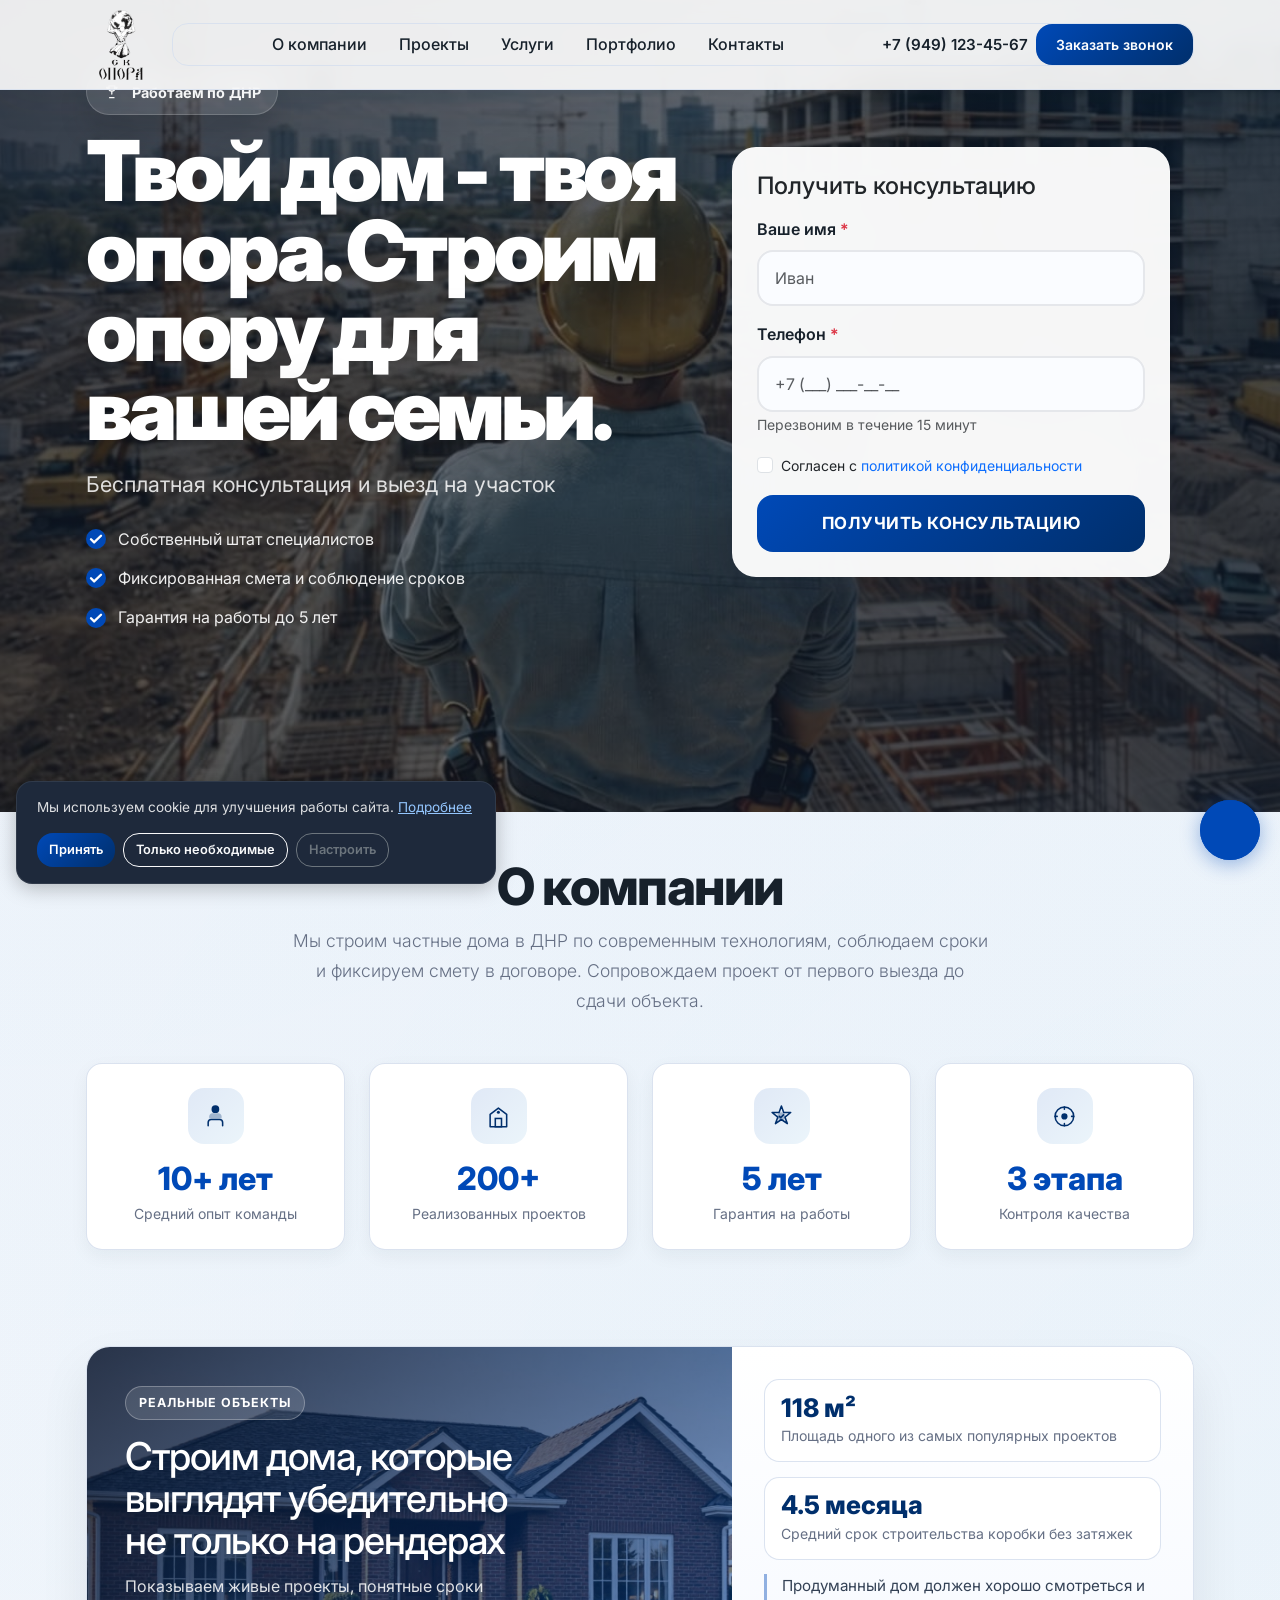
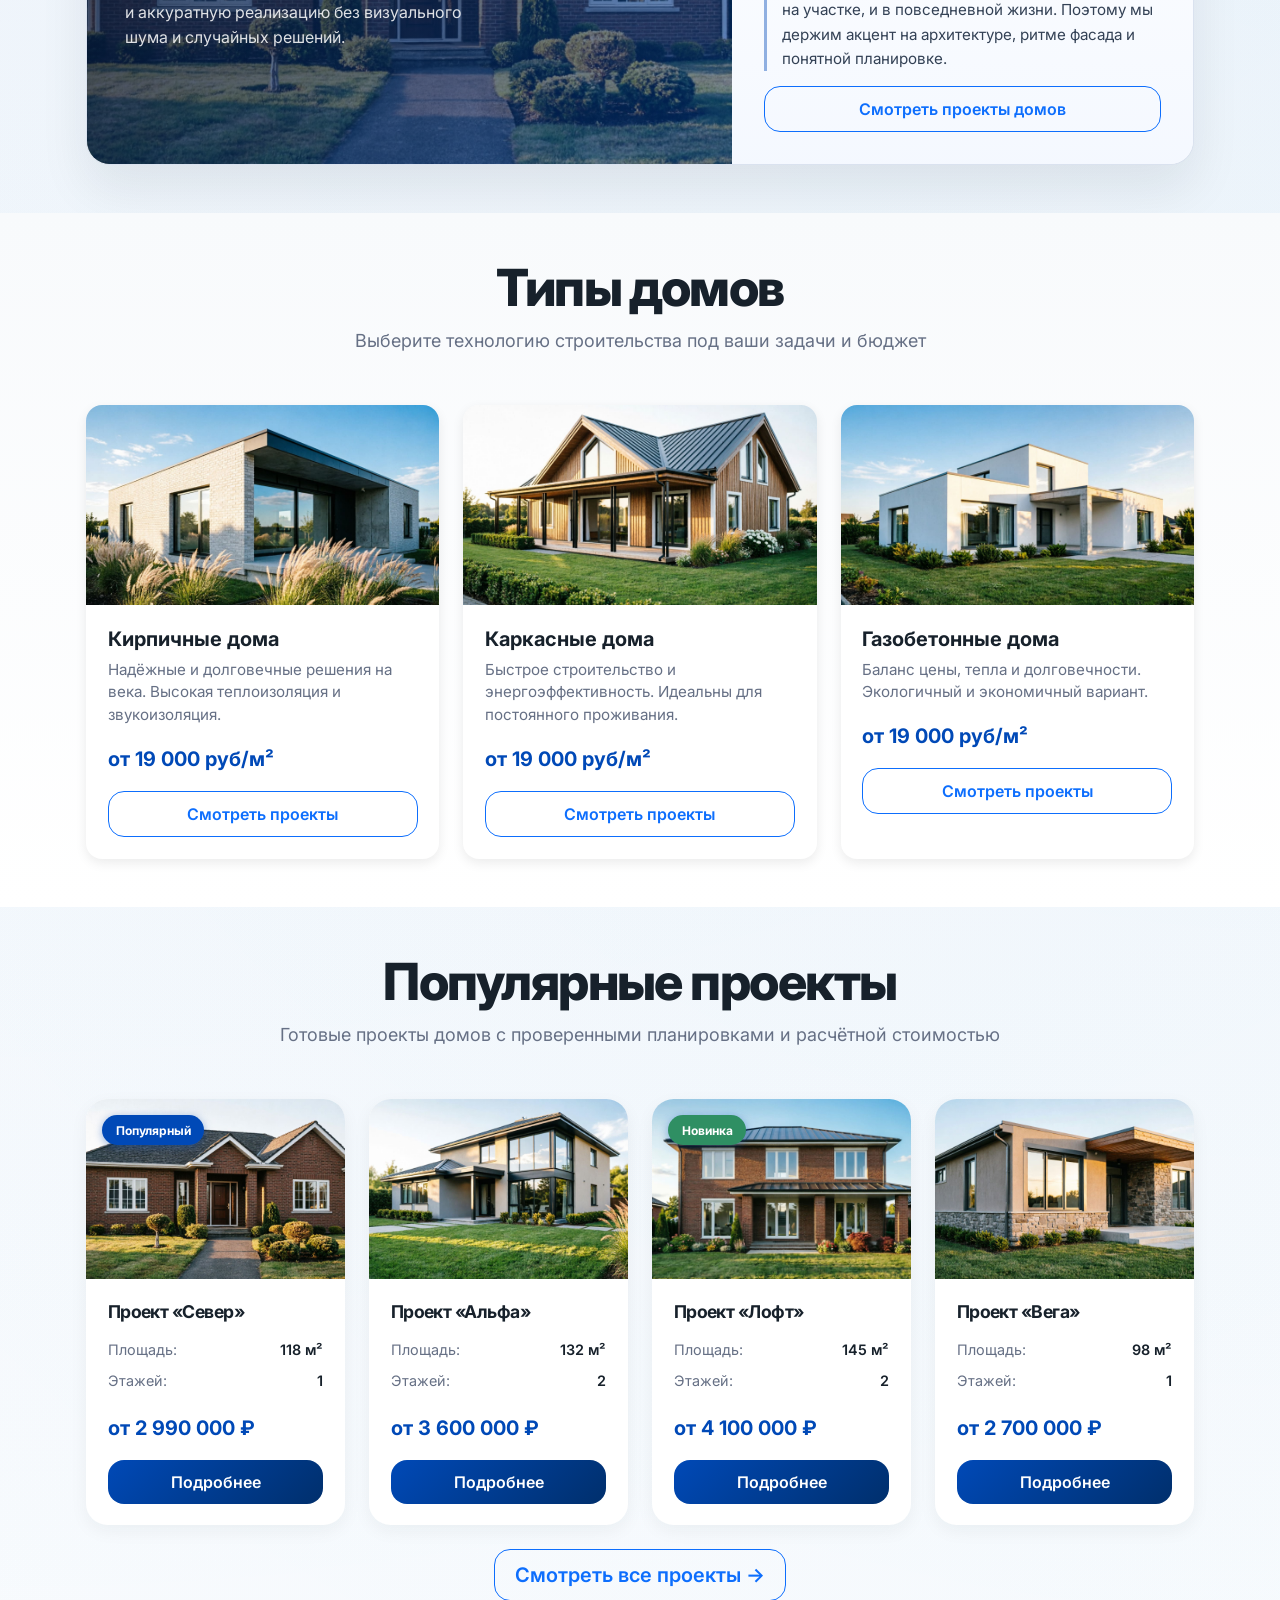
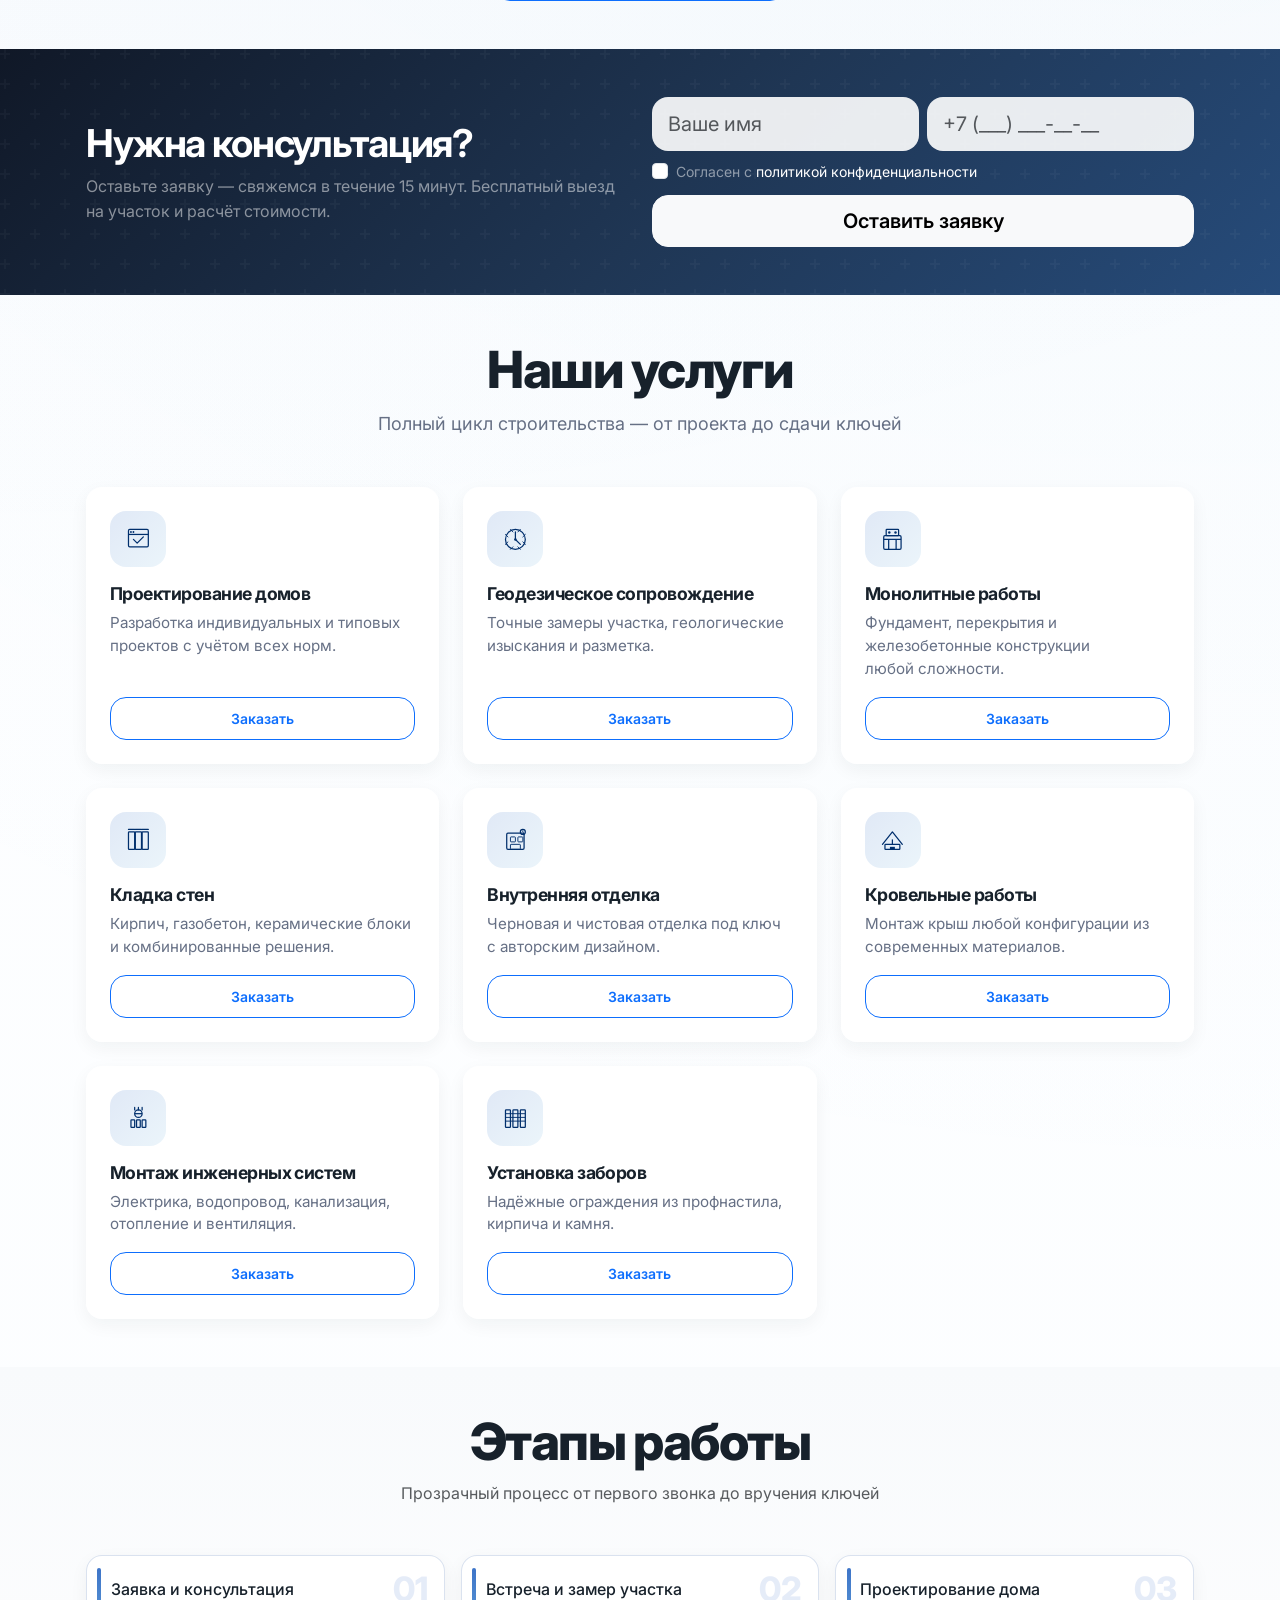
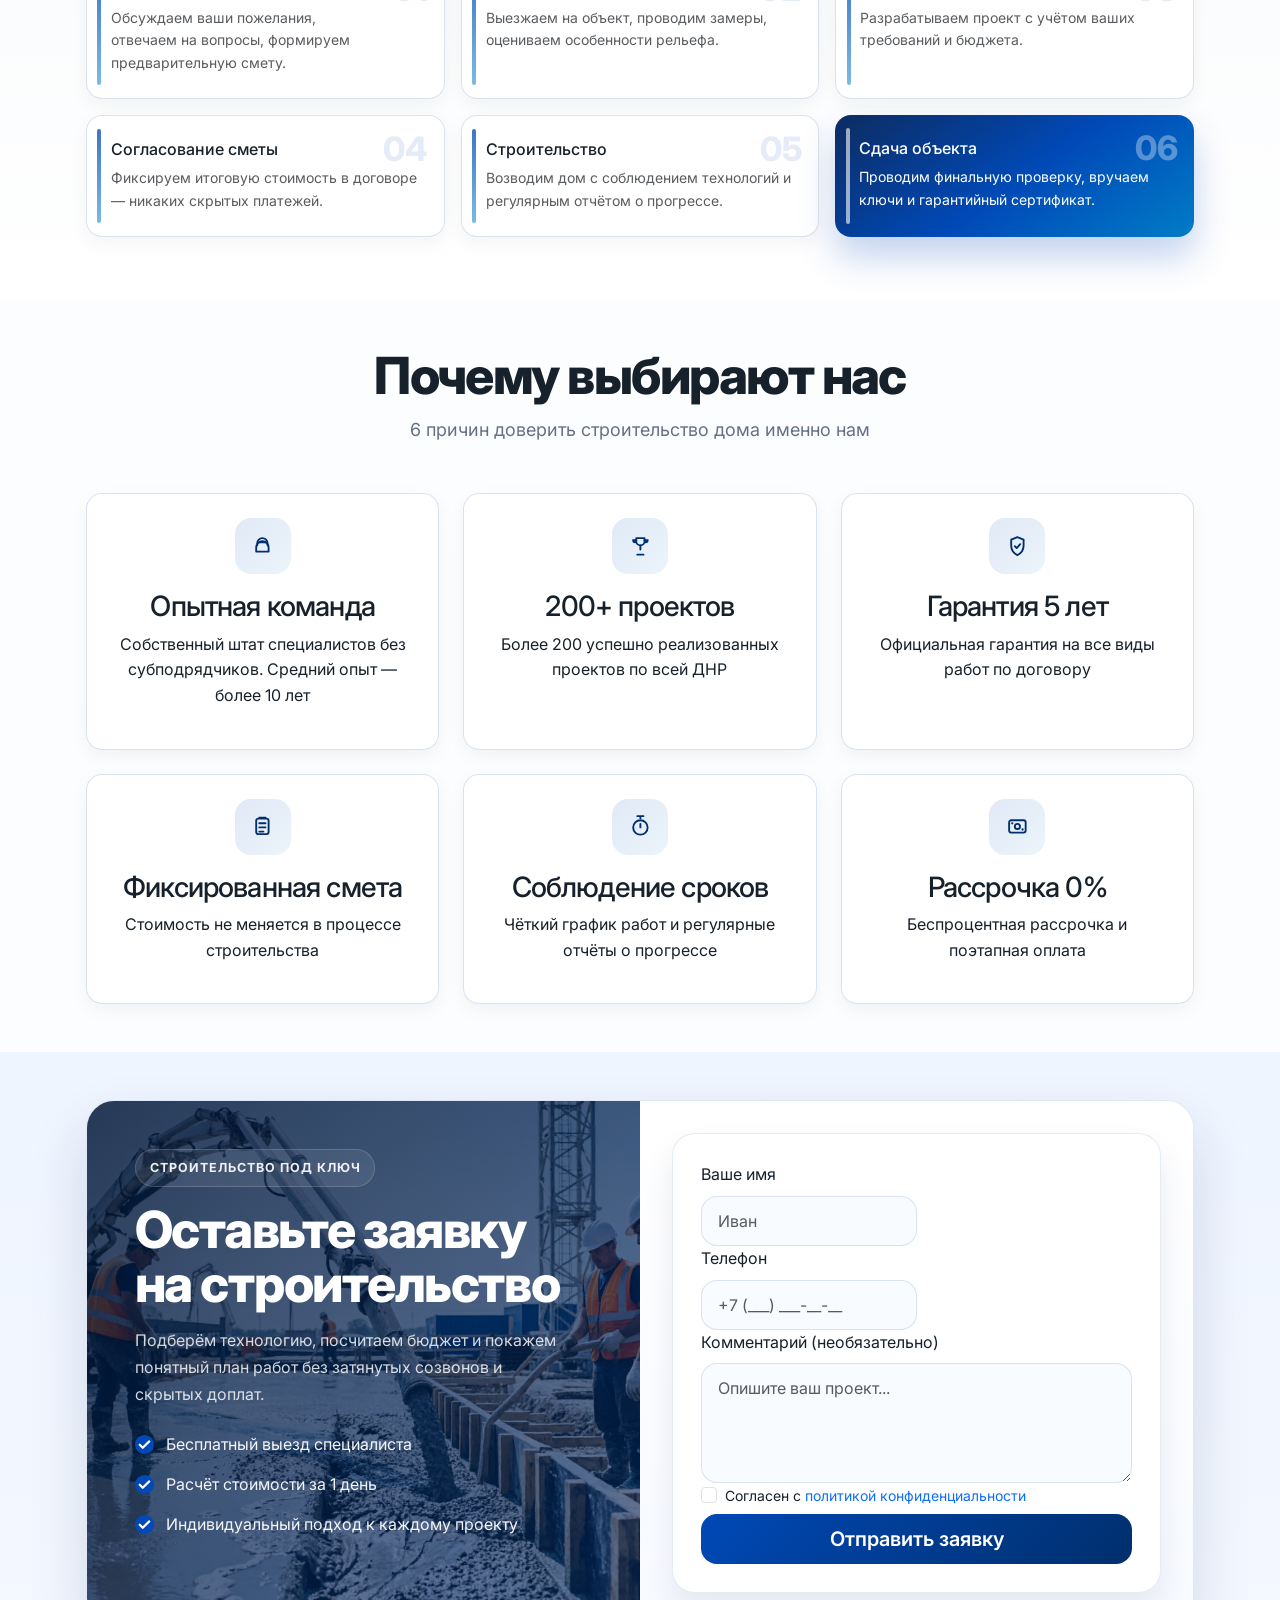
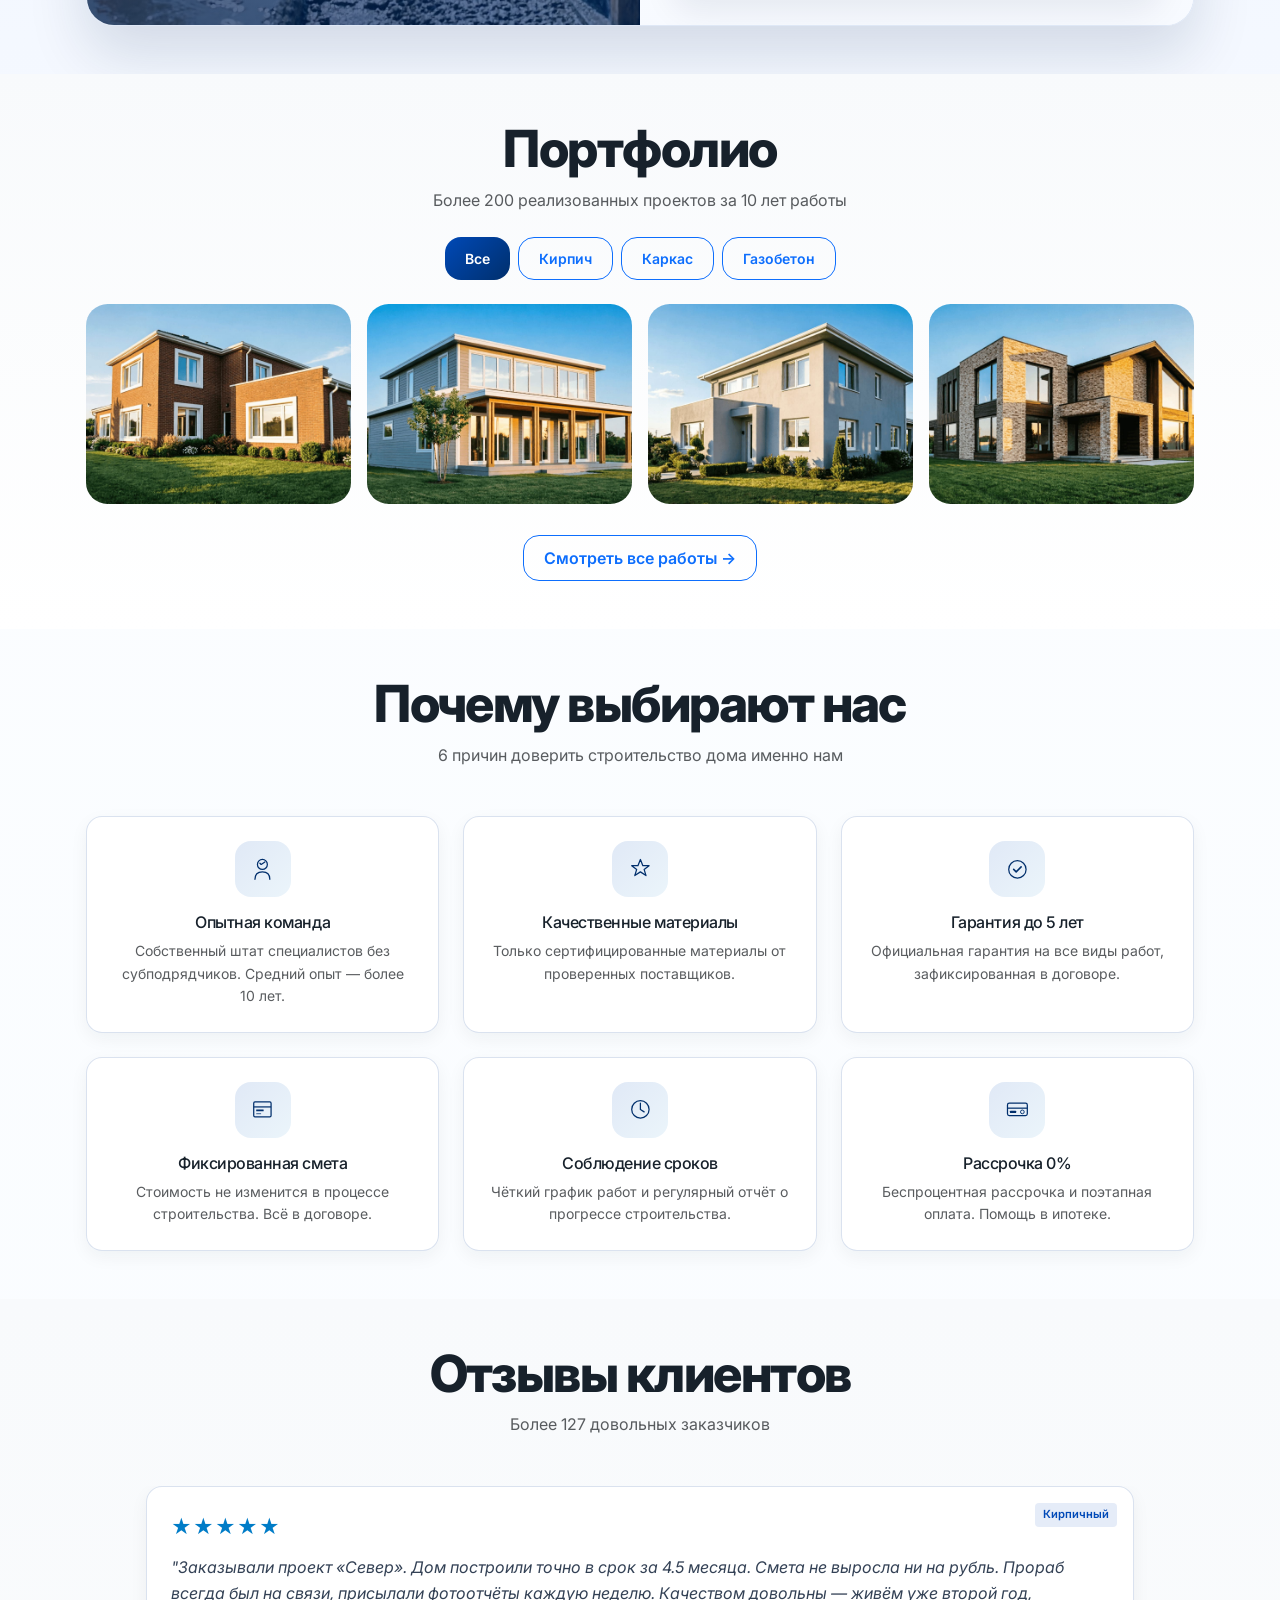
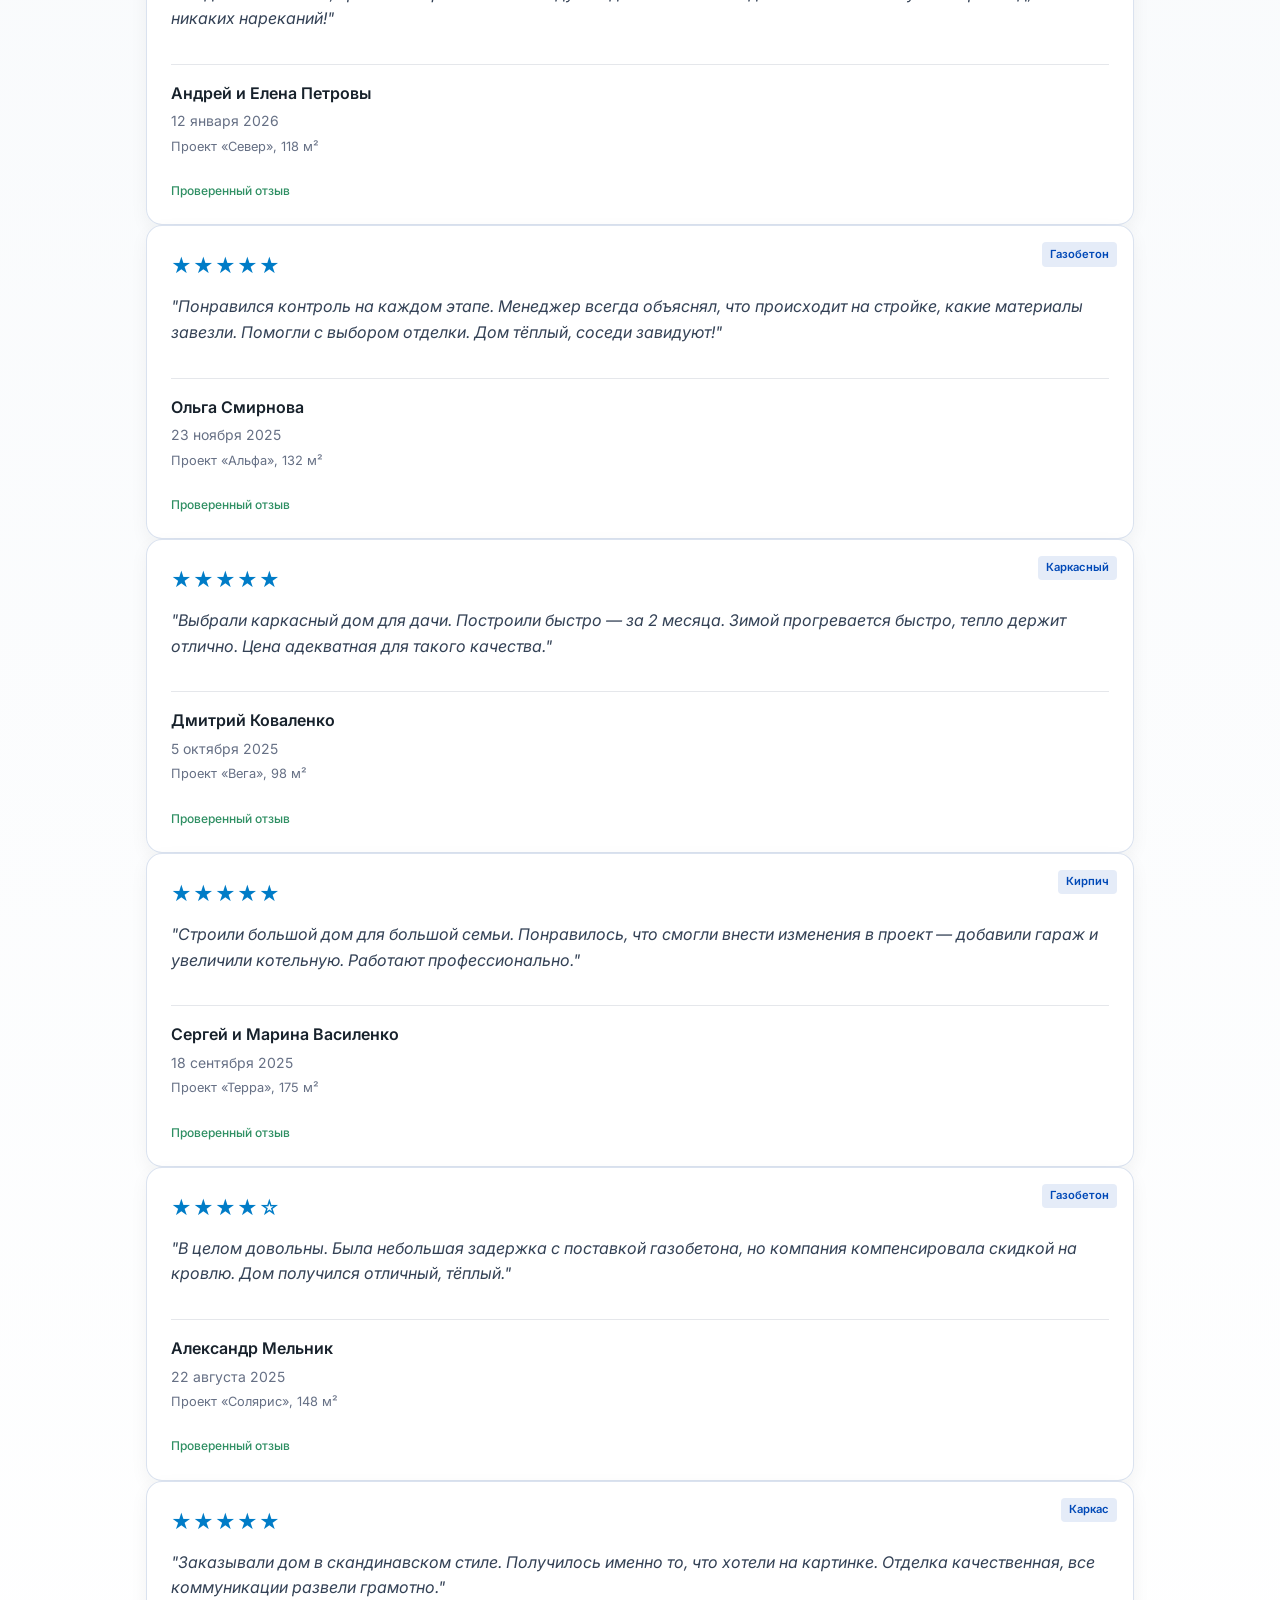
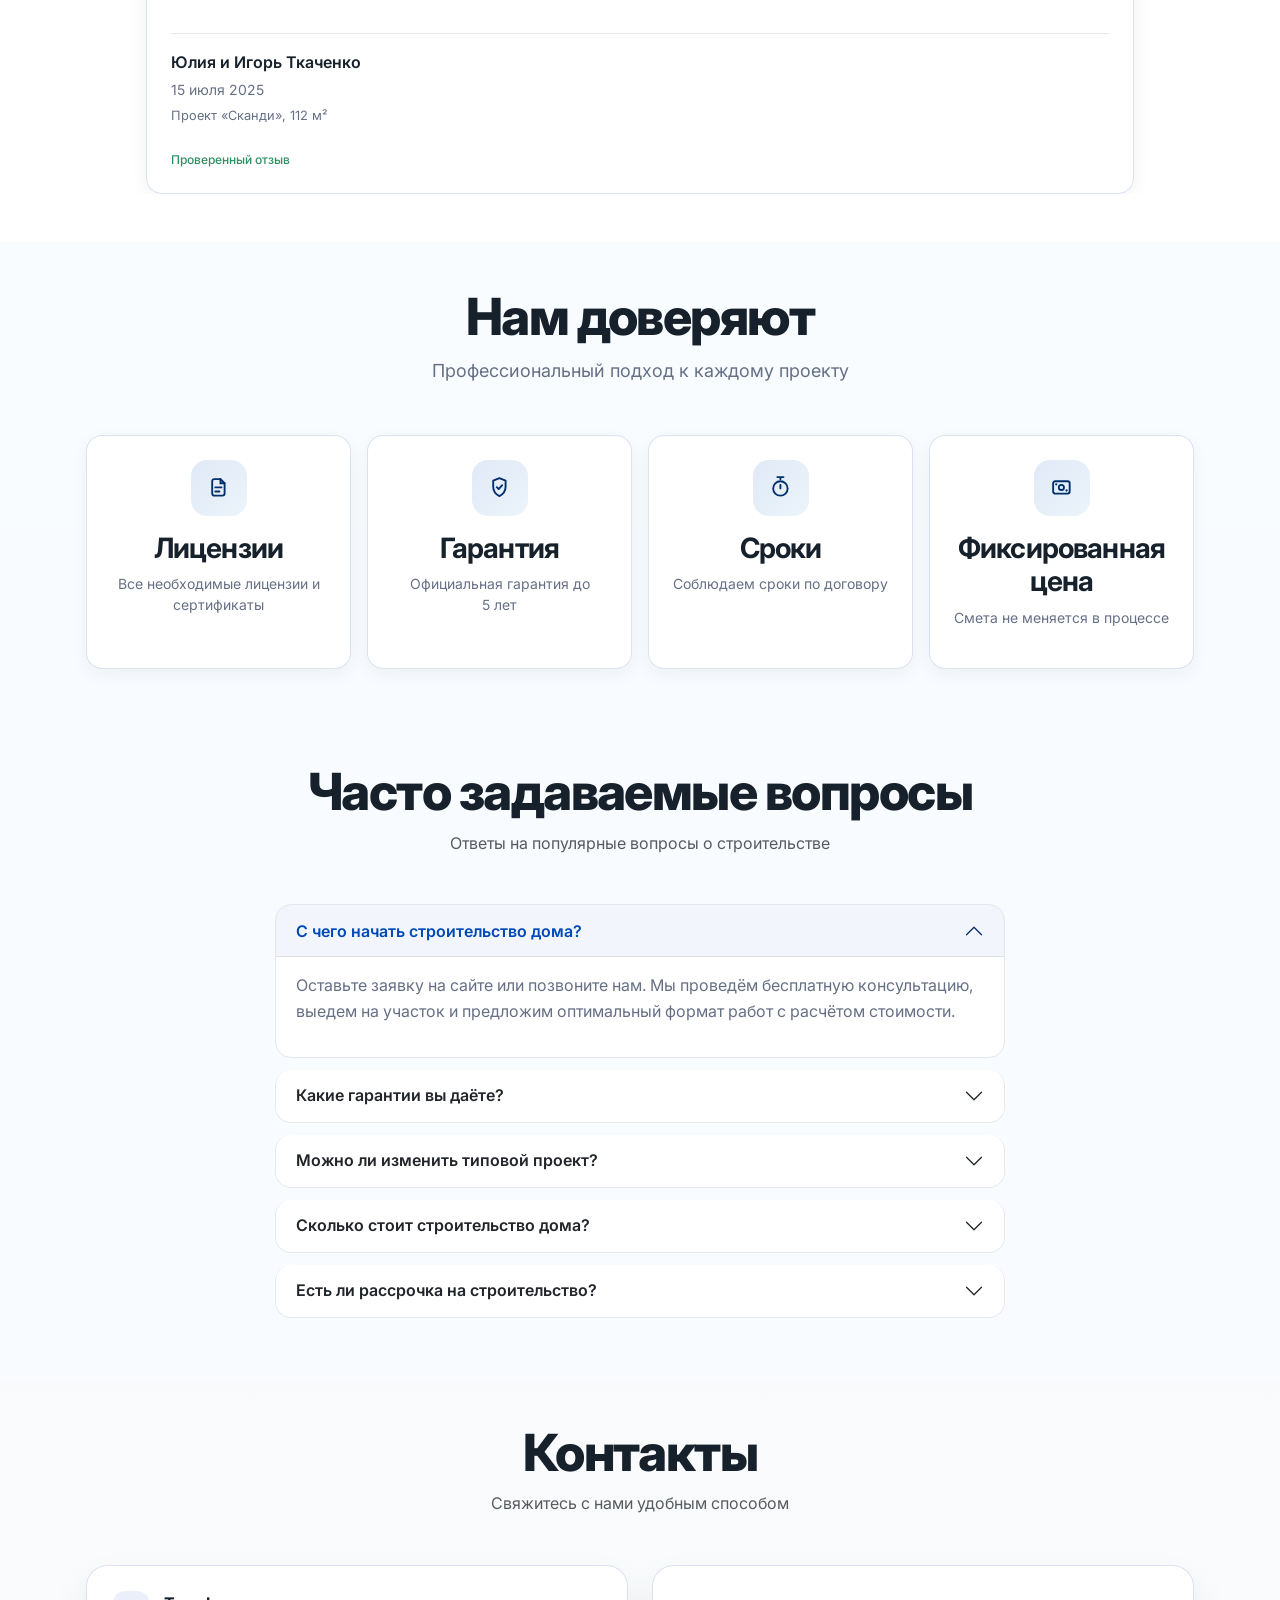
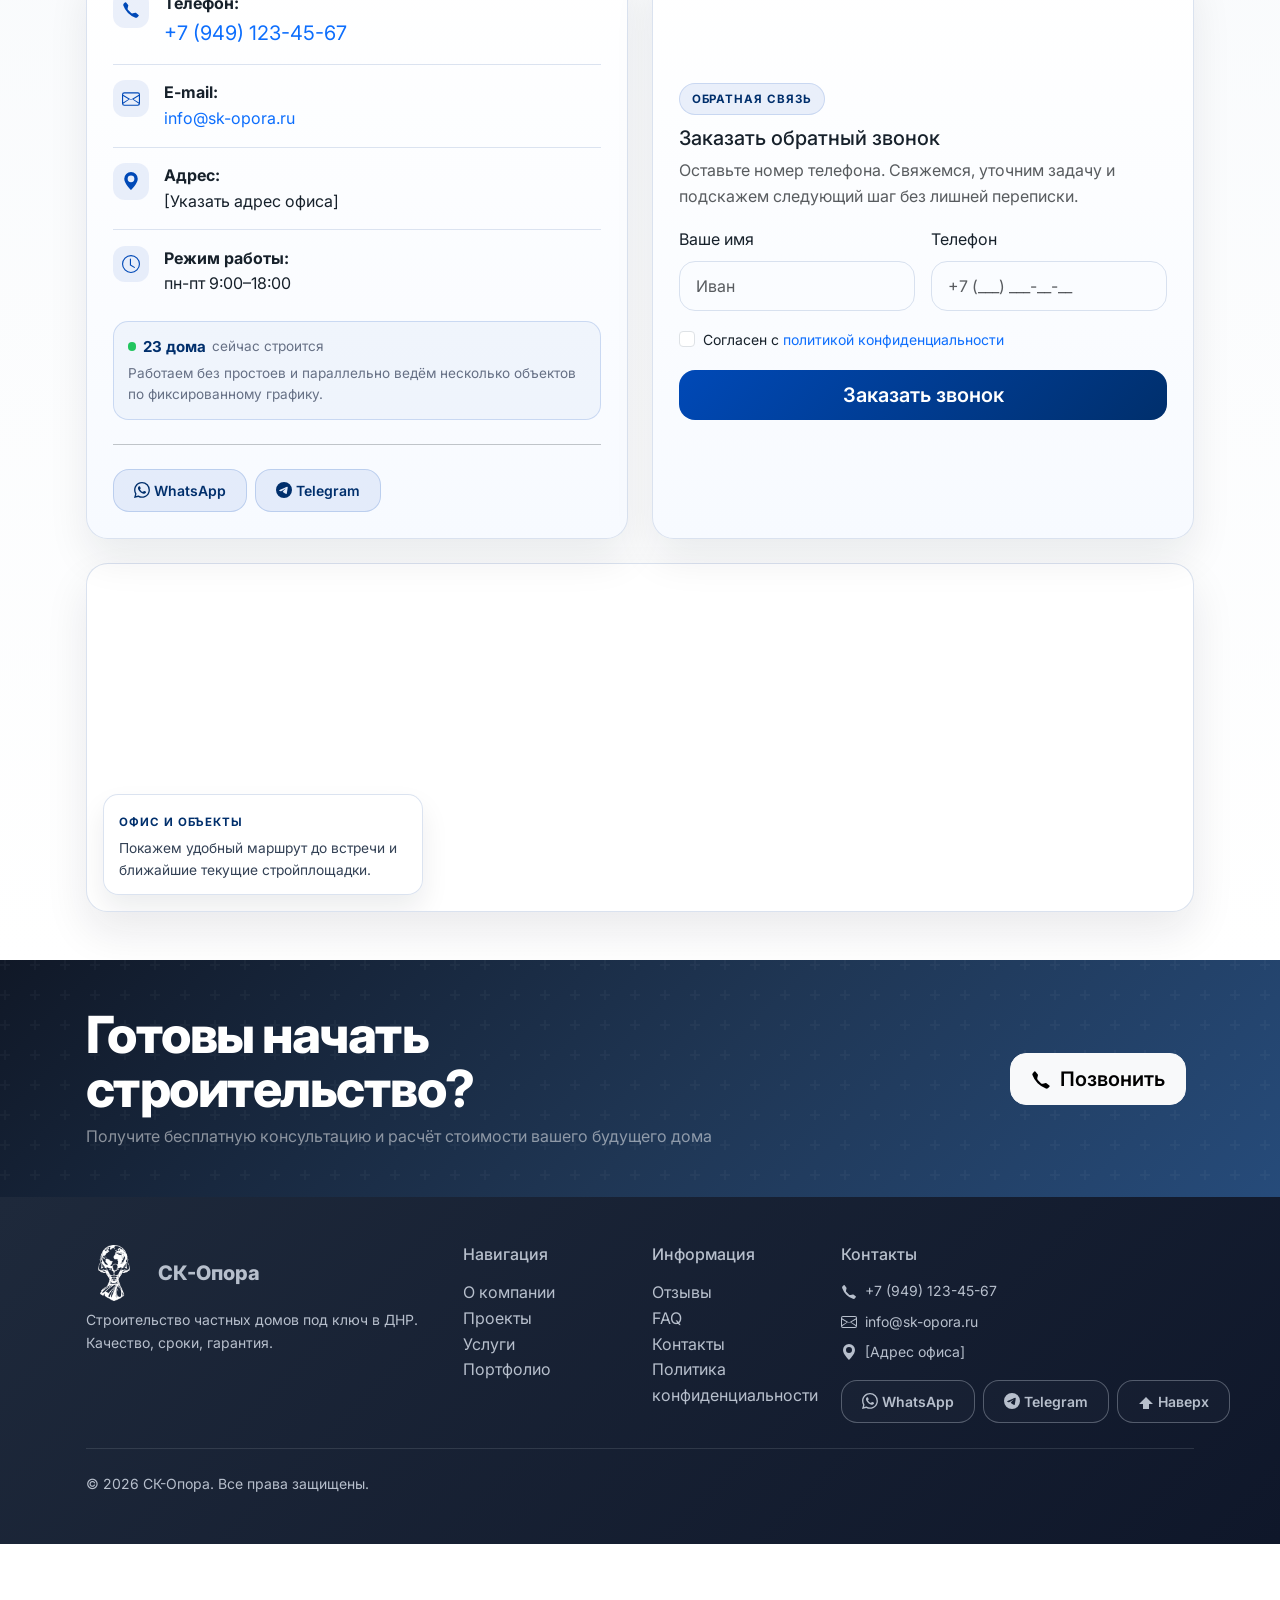
==== commit 9964f2ec: "update" ====
--- a/index.html
+++ b/index.html
@@ -934,7 +934,6 @@
             <div class="col-lg-6">
               <div class="build-section__form-wrap">
                 <form class="js-form build-section__form" novalidate aria-label="Заявка на строительство">
-
                   <div class="col-sm-6">
                     <label for="buildName" class="form-label">Ваше имя</label>
                     <input id="buildName" type="text" class="form-control" name="name" placeholder="Иван" required>
@@ -959,7 +958,6 @@
                   <div class="col-12">
                     <button class="btn btn-primary btn-lg w-100" type="submit">Отправить заявку</button>
                   </div>
-
                 </form>
               </div>
             </div>
@@ -1407,7 +1405,7 @@
         </header>
         <div class="row g-4">
           <div class="col-lg-6" itemscope itemtype="https://schema.org/LocalBusiness">
-            <div class="contact-card h-100 bg-white rounded-4 p-4 shadow-sm">
+            <div class="contact-card h-100">
               <address class="mb-0">
                 <ul class="list-unstyled contact-list">
                   <li class="contact-list-item">
@@ -1528,18 +1526,17 @@
             </div>
           </div>
         </div>
-        <!-- Map placeholder -->
-        <div class="contact-map mt-4" role="img" aria-label="Карта с расположением офиса">
+        <!-- Map -->
+        <div class="contact-map mt-4" aria-label="Карта с расположением офиса">
           <div class="contact-map__inner">
-            <p class="contact-map__content mb-0 text-center">
-              <svg width="20" height="20" viewBox="0 0 24 24" fill="none" class="mb-2"
-                xmlns="http://www.w3.org/2000/svg" aria-hidden="true">
-                <path d="M12 21s6-5.686 6-11a6 6 0 1 0-12 0c0 5.314 6 11 6 11Z" stroke="currentColor"
-                  stroke-width="1.8" />
-                <circle cx="12" cy="10" r="2.5" stroke="currentColor" stroke-width="1.8" />
-              </svg><br>Здесь будет карта Яндекс/Google<br><small>с офисом, метками объектов и маршрутом до
-                встречи</small>
-            </p>
+            <iframe class="contact-map__frame"
+              src="https://yandex.ru/map-widget/v1/?ll=37.8029%2C48.0159&amp;z=12&amp;pt=37.8029%2C48.0159%2Cpm2rdm&amp;lang=ru_RU"
+              loading="lazy" referrerpolicy="no-referrer-when-downgrade"
+              title="Карта расположения офиса СК-Опора"></iframe>
+            <div class="contact-map__overlay" aria-hidden="true">
+              <span class="contact-map__badge">Офис и объекты</span>
+              <p class="contact-map__hint">Покажем удобный маршрут до встречи и ближайшие текущие стройплощадки.</p>
+            </div>
           </div>
         </div>
       </div>
@@ -1918,26 +1915,26 @@
     </div>
   </div>
 
-  <script src="https://cdn.jsdelivr.net/npm/bootstrap@5.3.3/dist/js/bootstrap.bundle.min.js"
+  <script src="https://cdn.jsdelivr.net/npm/bootstrap@5.3.3/dist/js/bootstrap.bundle.min.js" defer
     integrity="sha384-YvpcrYf0tY3lHB60NNkmXc5s9fDVZLESaAA55NDzOxhy9GkcIdslK1eN7N6jIeHz"
     crossorigin="anonymous"></script>
 
   <!-- jQuery -->
-  <script src="https://code.jquery.com/jquery-3.7.1.min.js"></script>
+  <script src="https://code.jquery.com/jquery-3.7.1.min.js" defer></script>
 
   <!-- Slick Carousel -->
-  <script src="https://cdn.jsdelivr.net/npm/slick-carousel@1.8.1/slick/slick.min.js"></script>
+  <script src="https://cdn.jsdelivr.net/npm/slick-carousel@1.8.1/slick/slick.min.js" defer></script>
 
   <!-- TouchSwipe -->
-  <script src="https://cdnjs.cloudflare.com/ajax/libs/jquery.touchswipe/1.6.19/jquery.touchSwipe.min.js"></script>
+  <script src="https://cdnjs.cloudflare.com/ajax/libs/jquery.touchswipe/1.6.19/jquery.touchSwipe.min.js" defer></script>
 
   <!-- FancyBox -->
-  <script src="https://cdn.jsdelivr.net/npm/@fancyapps/ui@5.0/dist/fancybox/fancybox.umd.js"></script>
+  <script src="https://cdn.jsdelivr.net/npm/@fancyapps/ui@5.0/dist/fancybox/fancybox.umd.js" defer></script>
 
   <!-- Custom libraries -->
-  <script src="js/libs.js"></script>
-  <script src="js/site-config.js"></script>
-  <script src="js/main.js?v=6"></script>
+  <script src="js/libs.js" defer></script>
+  <script src="js/site-config.js" defer></script>
+  <script src="js/main.js?v=7" defer></script>
 </body>
 
-</html>+</html>
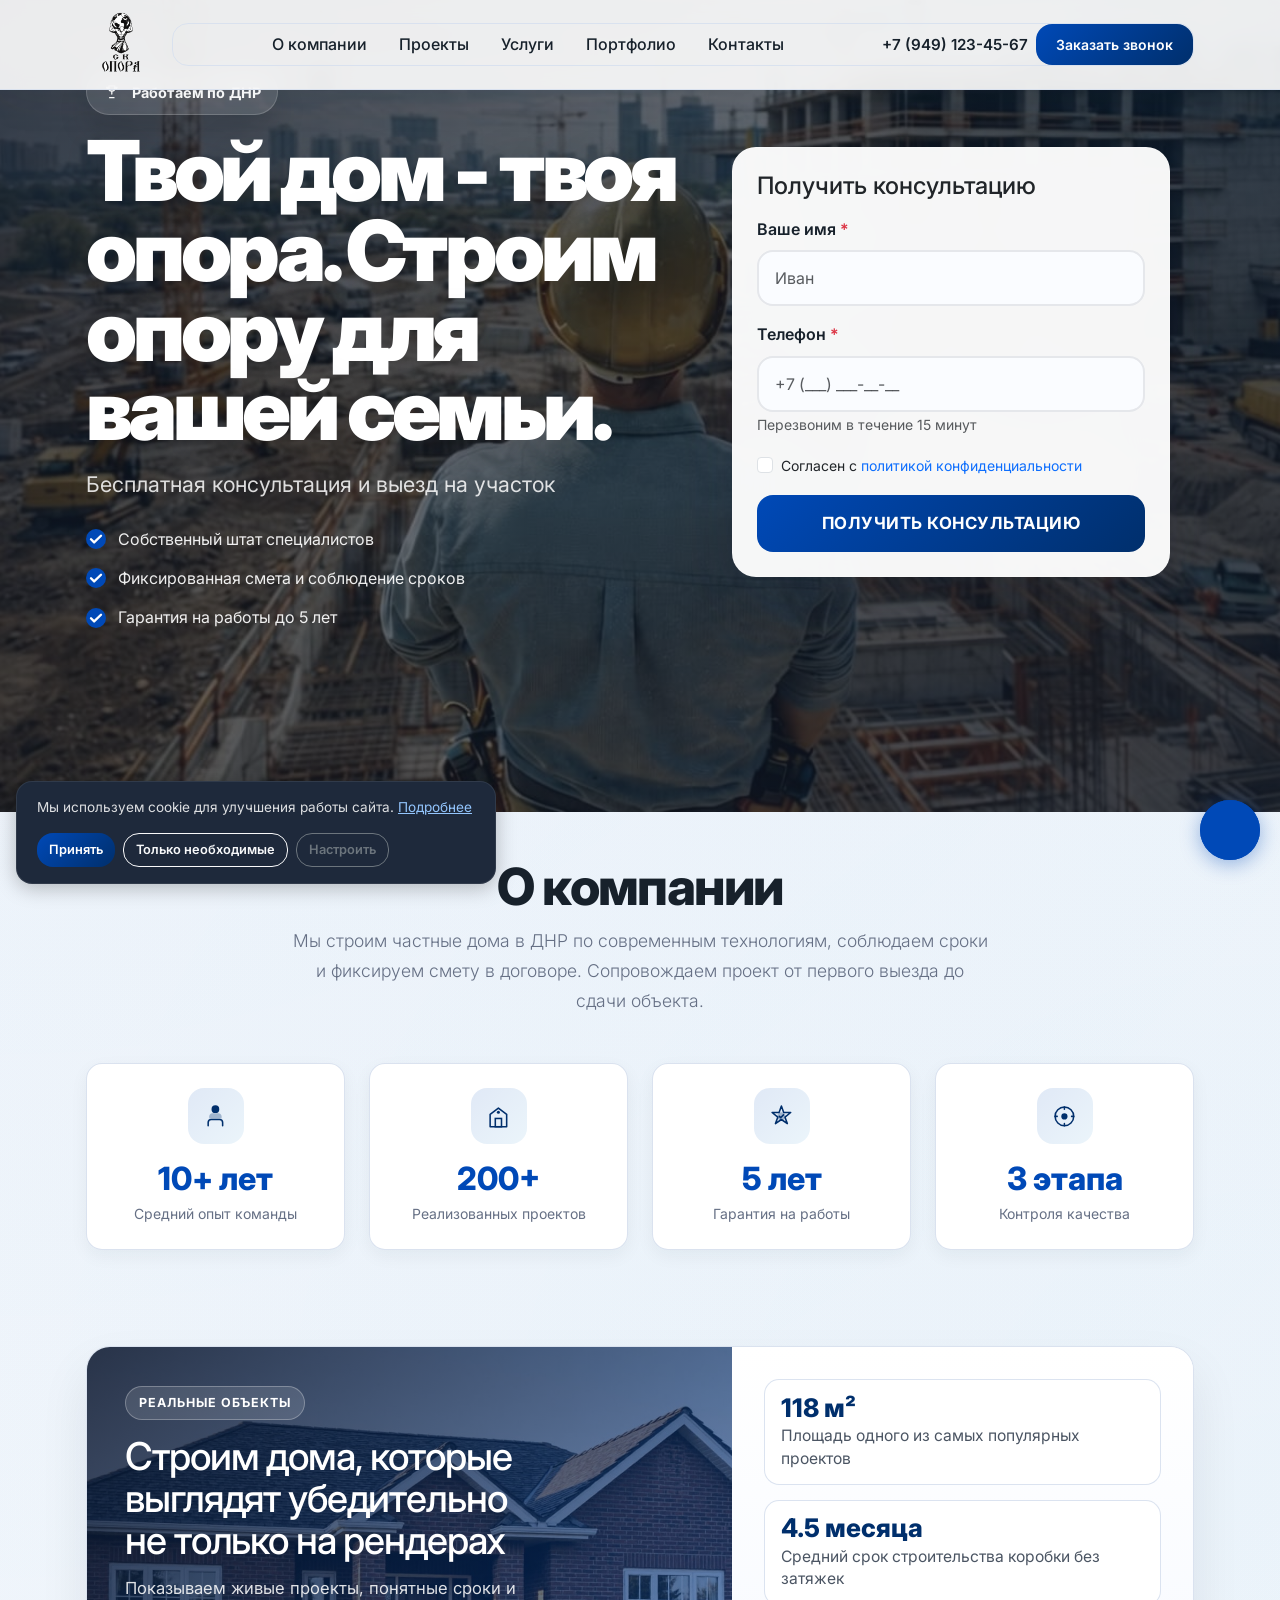
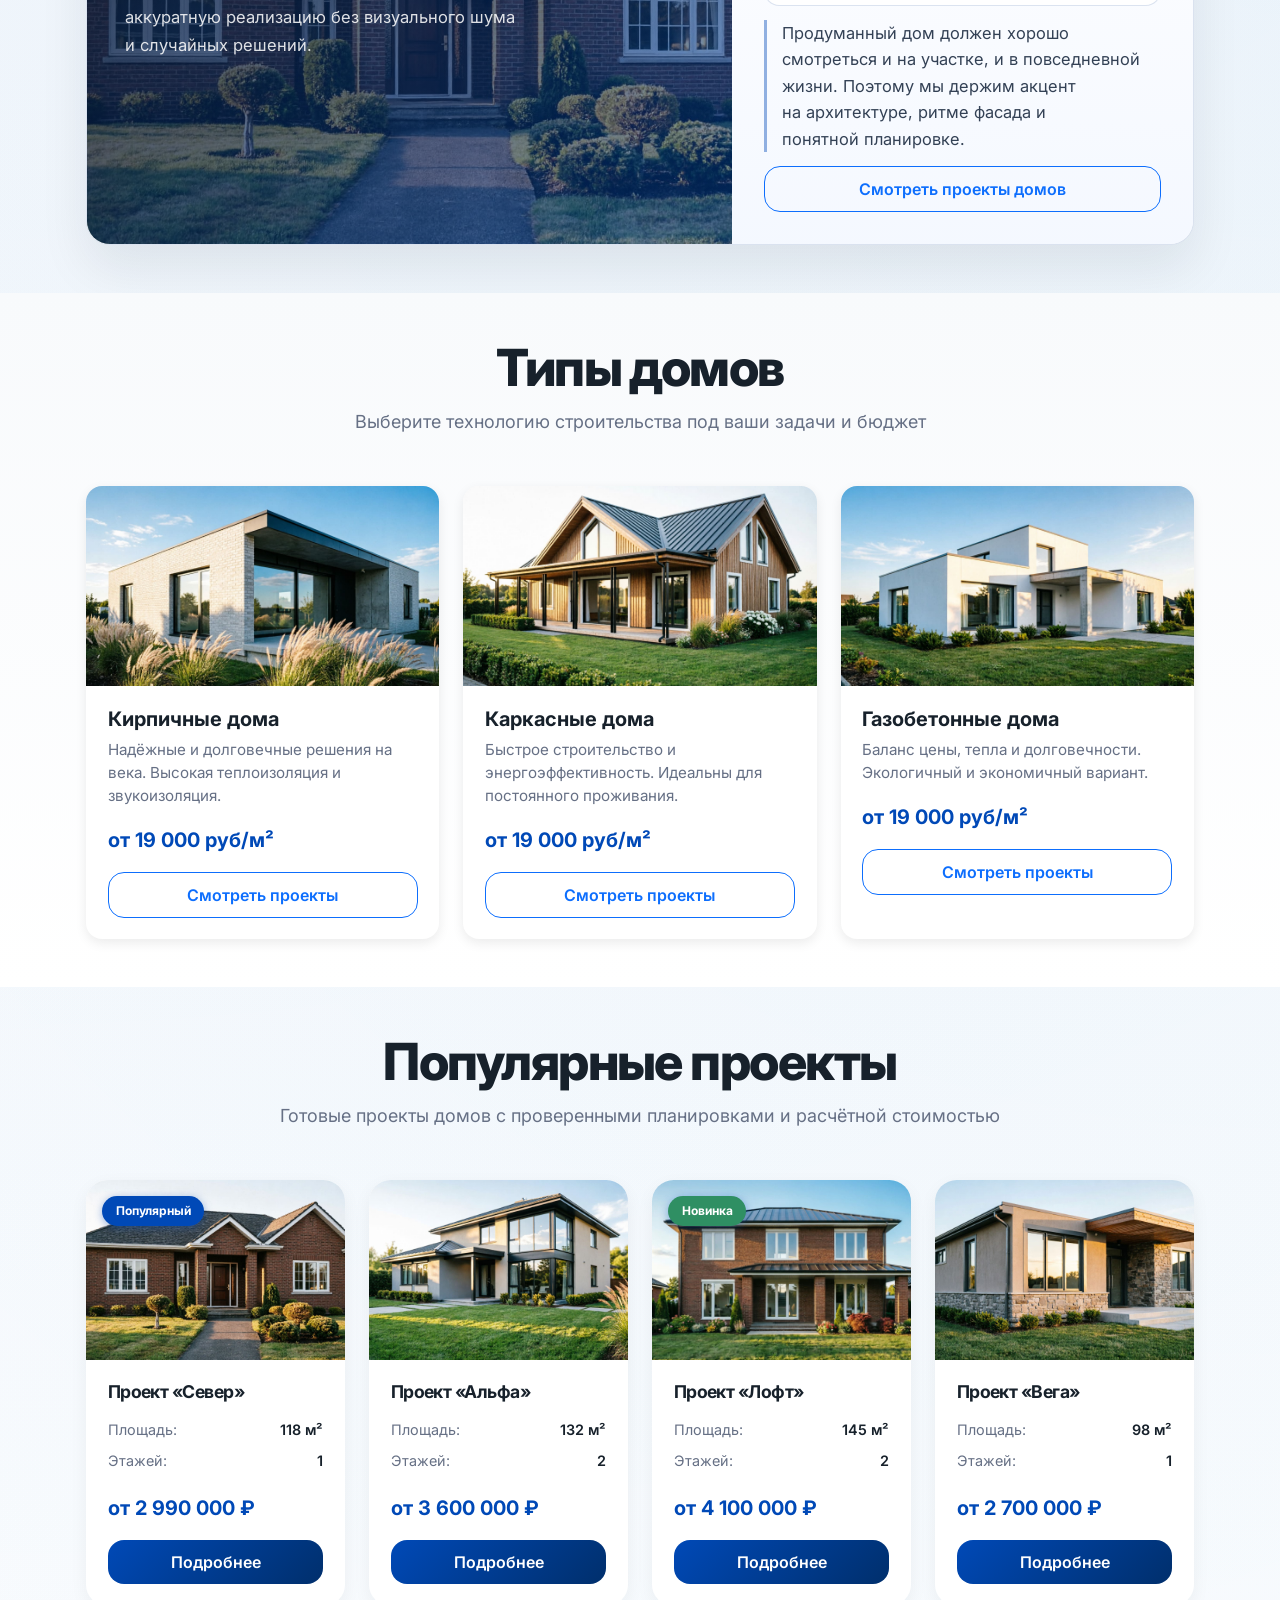
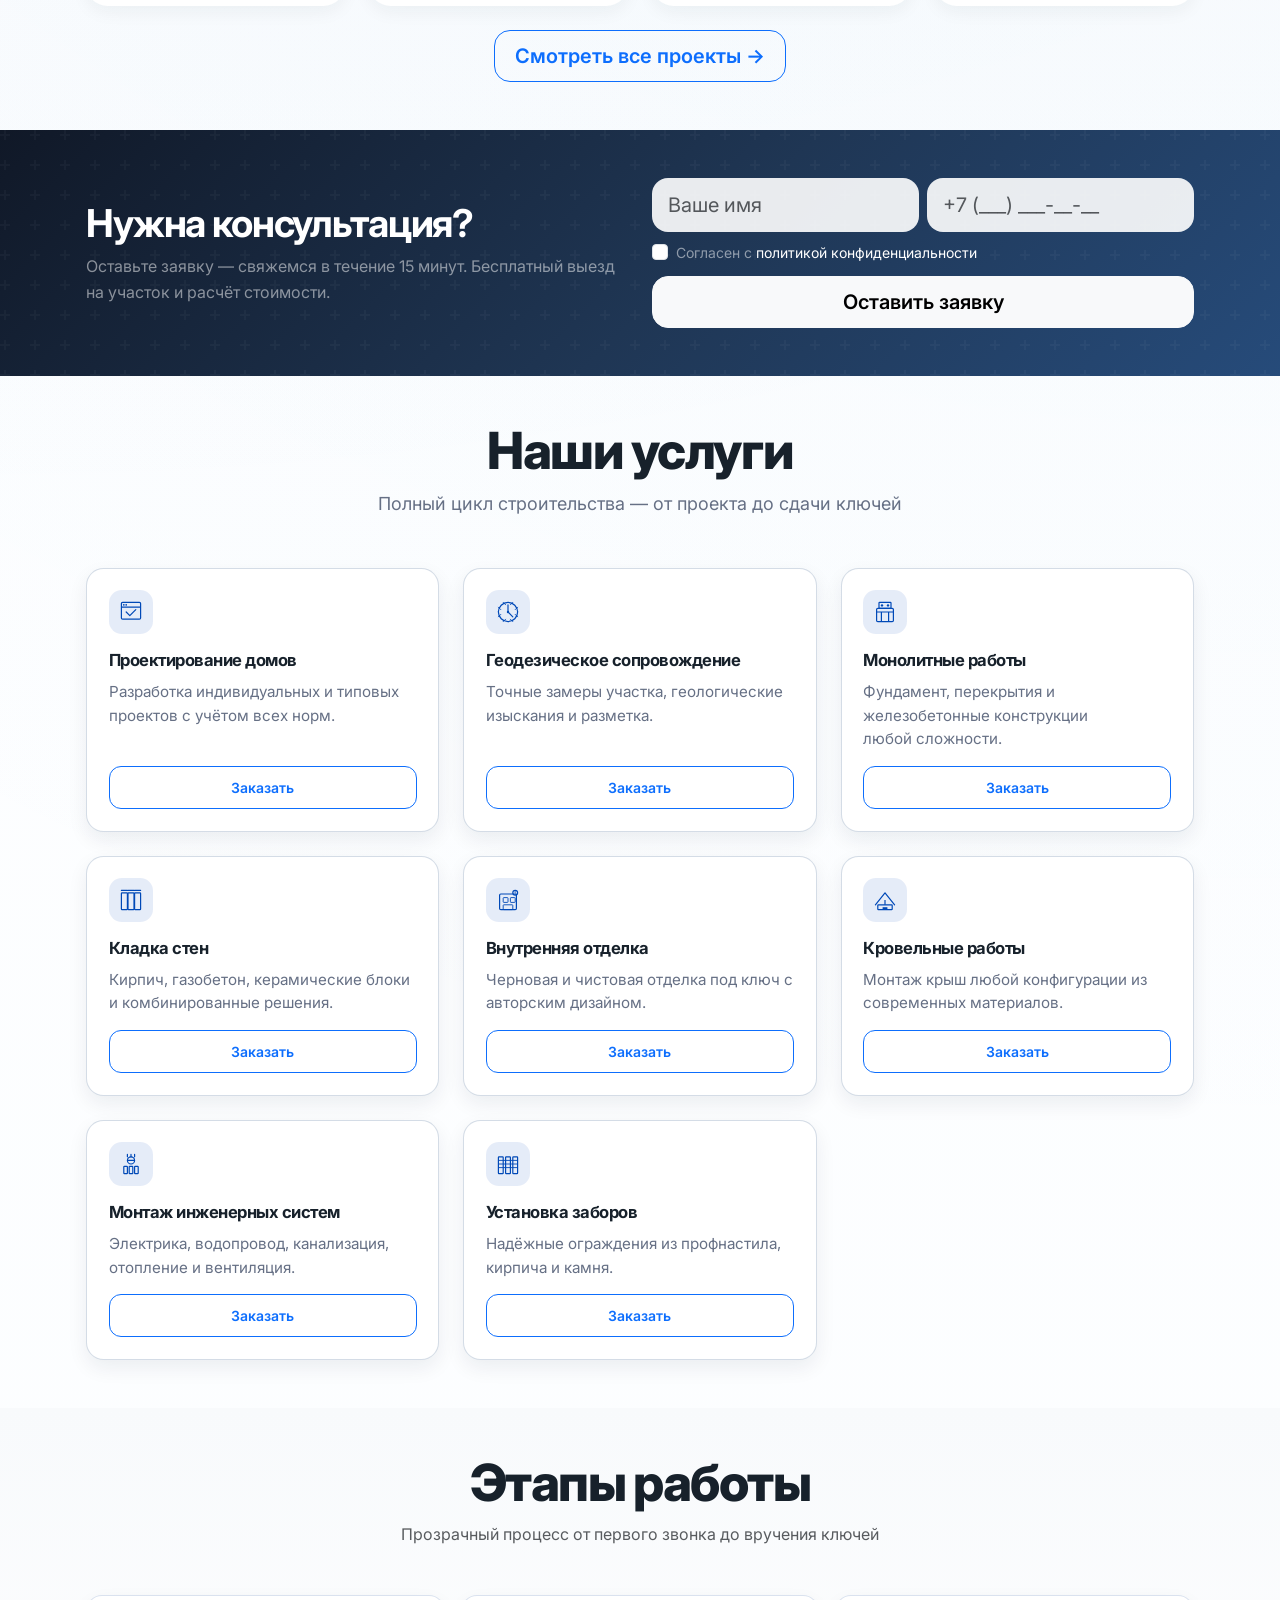
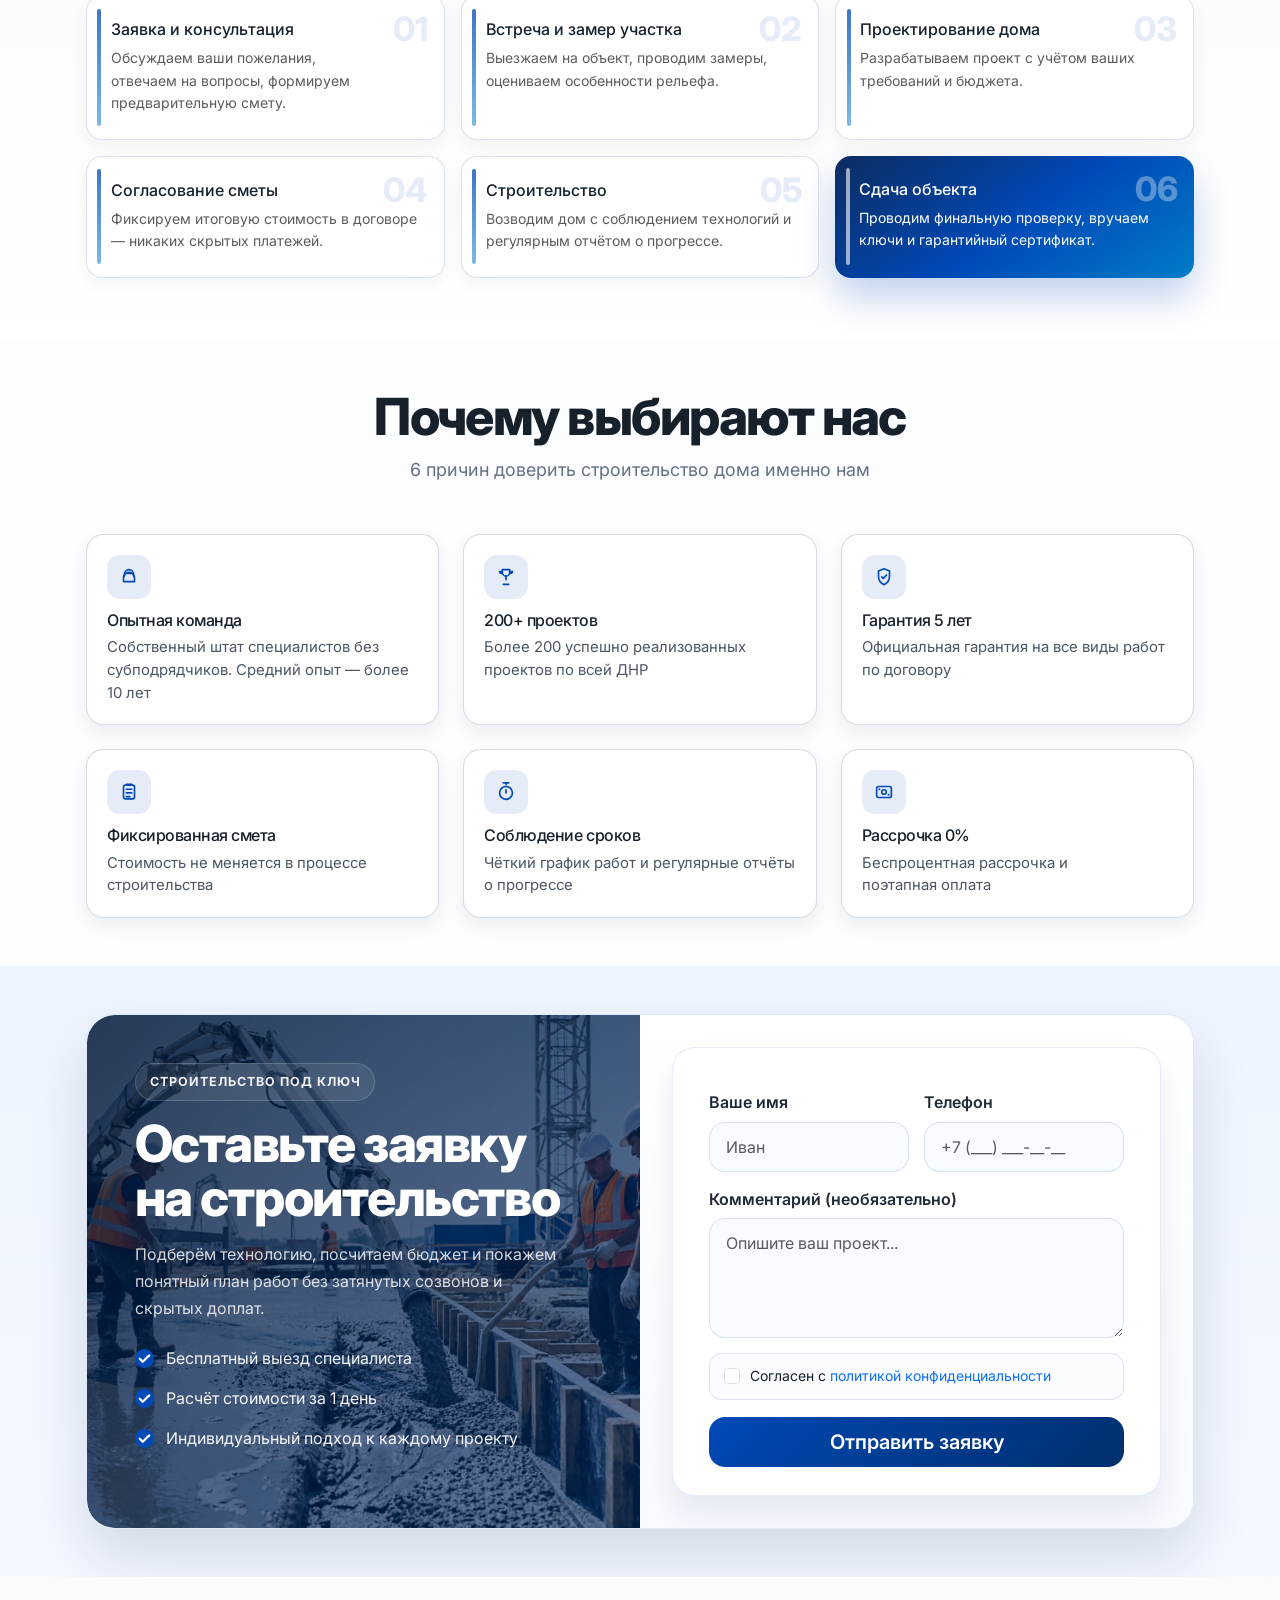
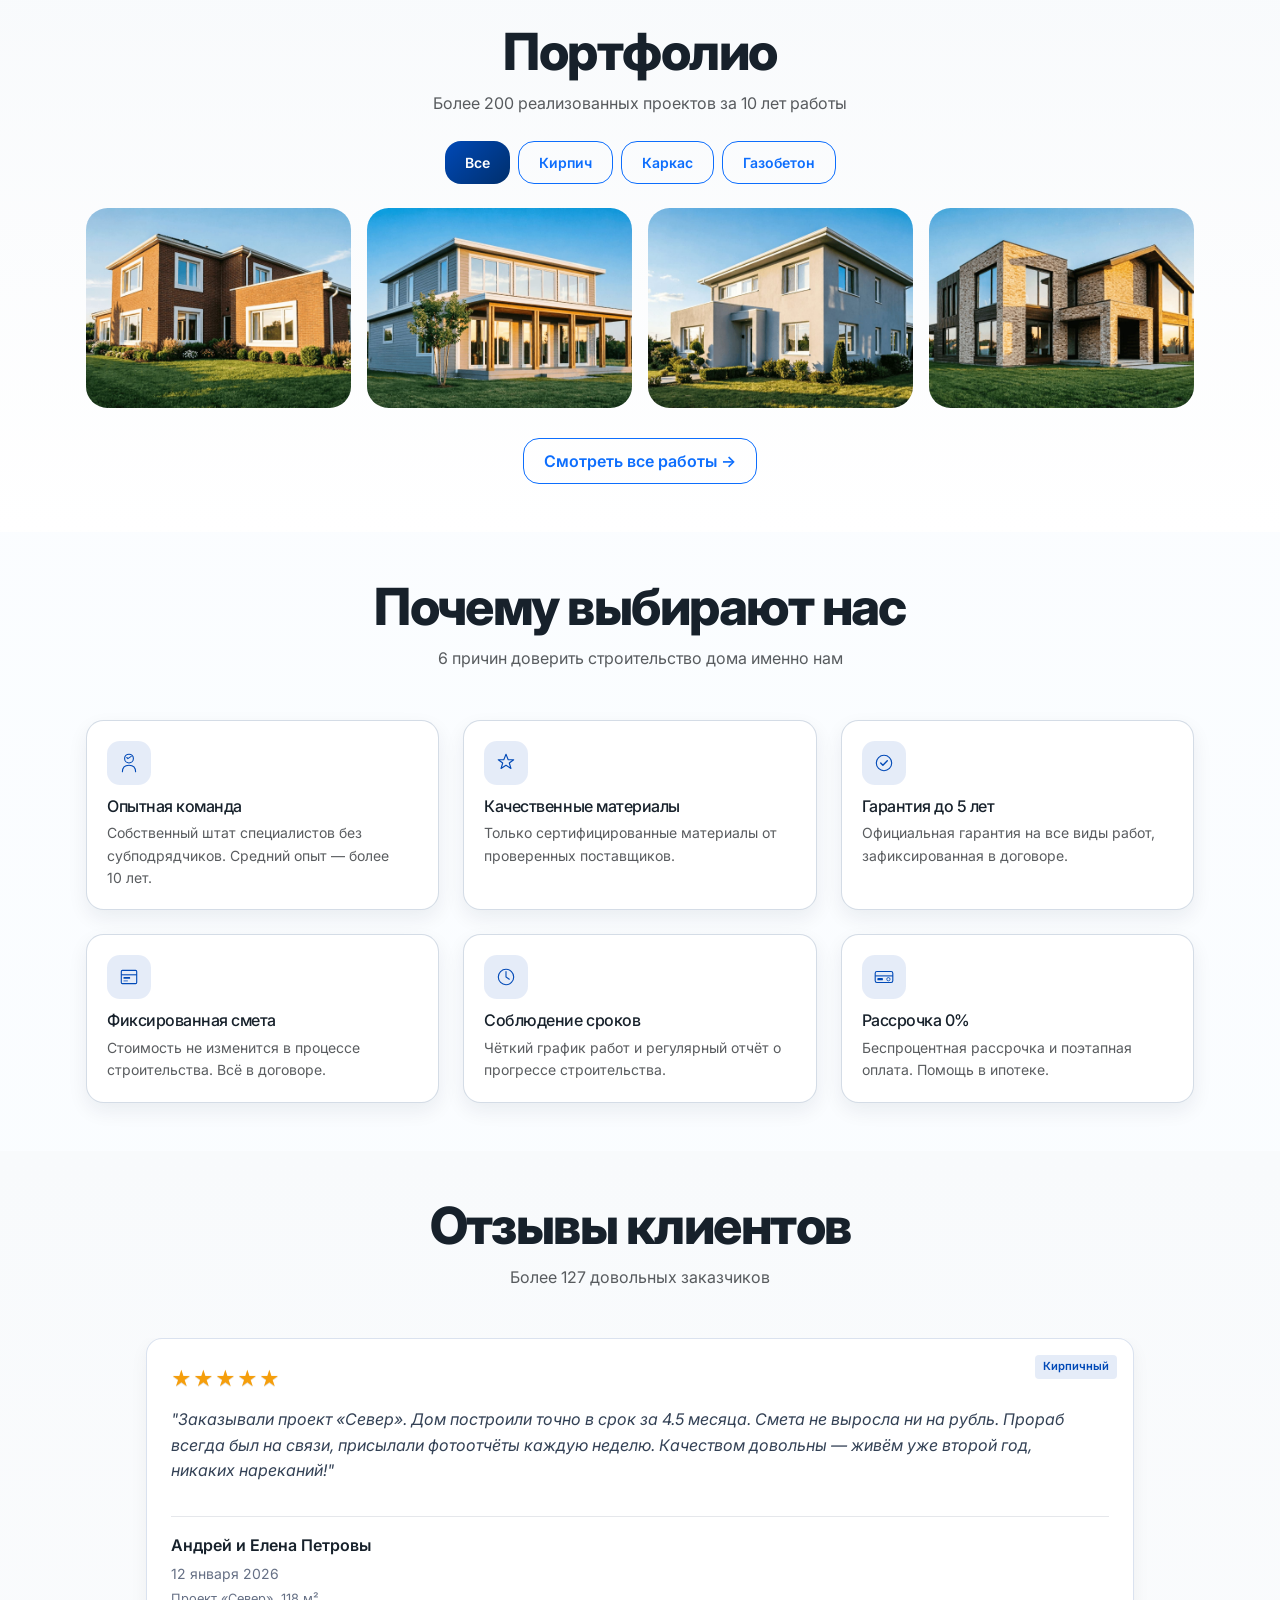
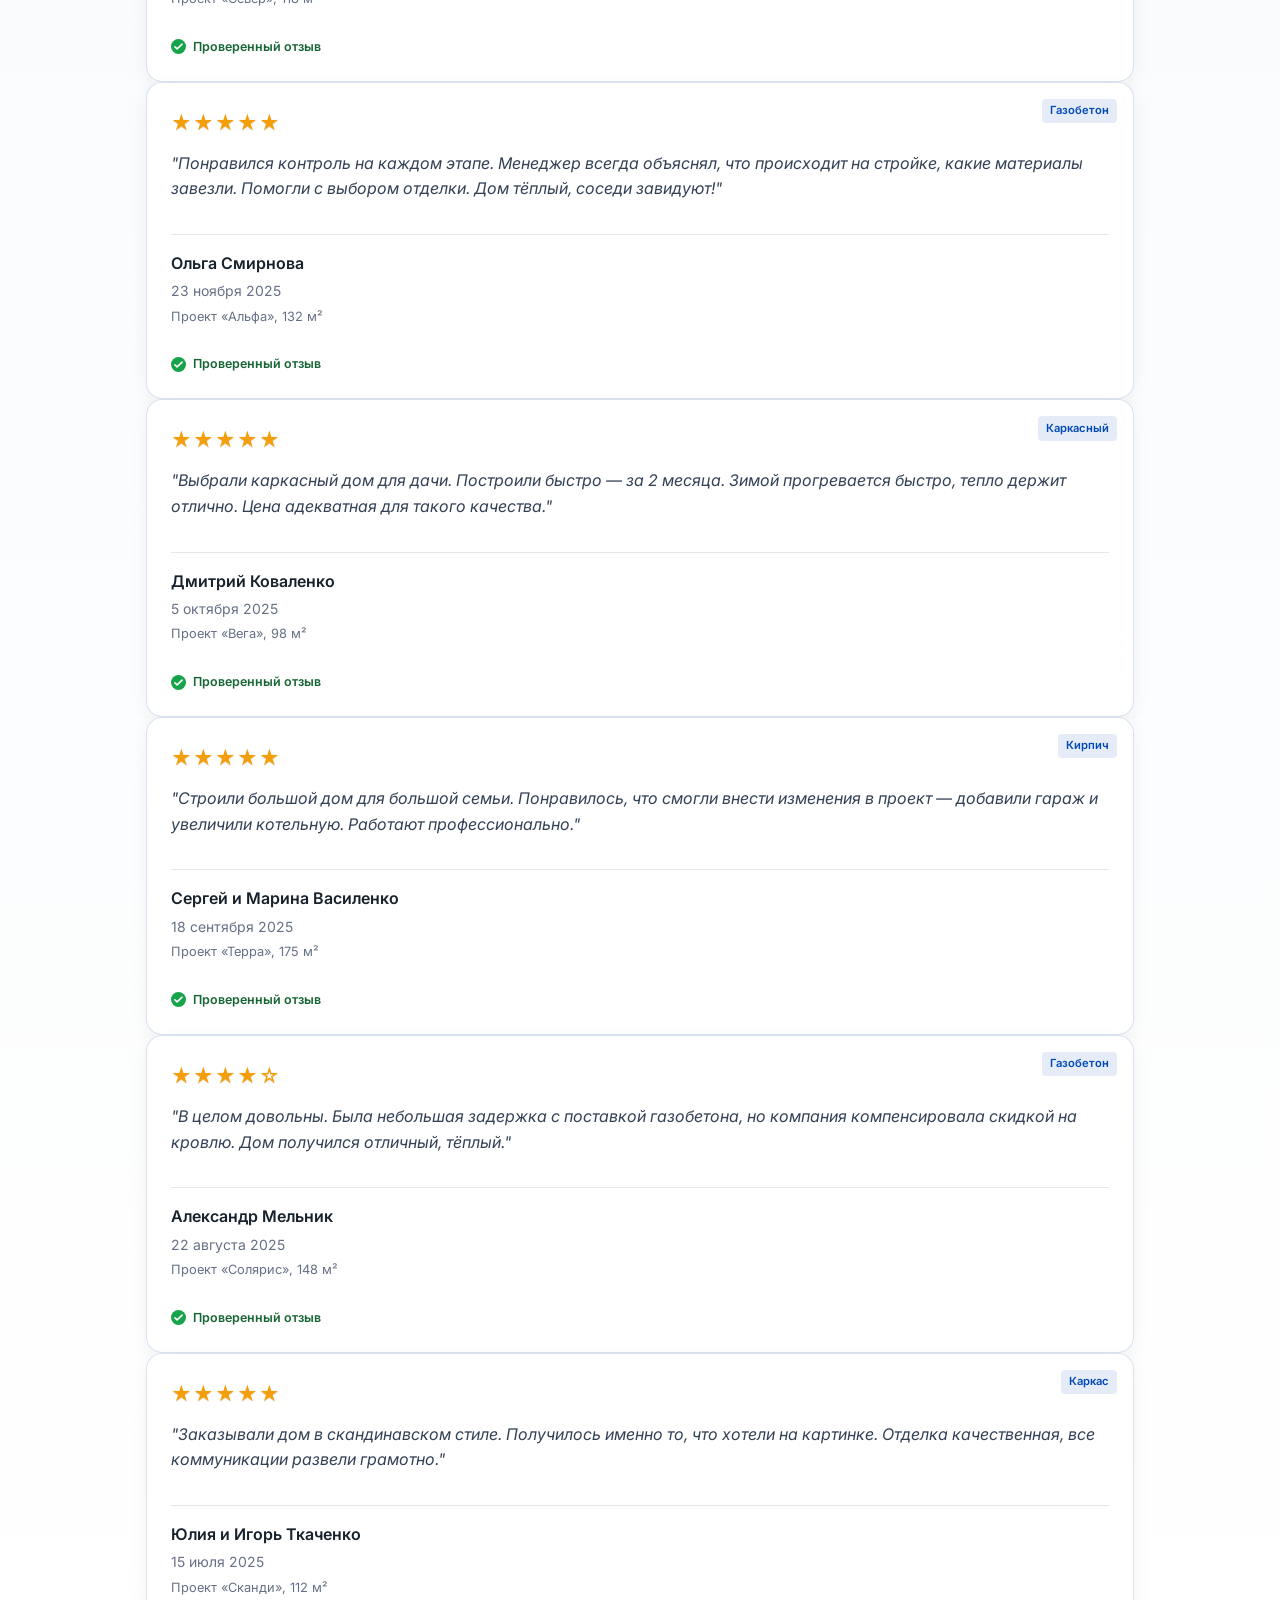
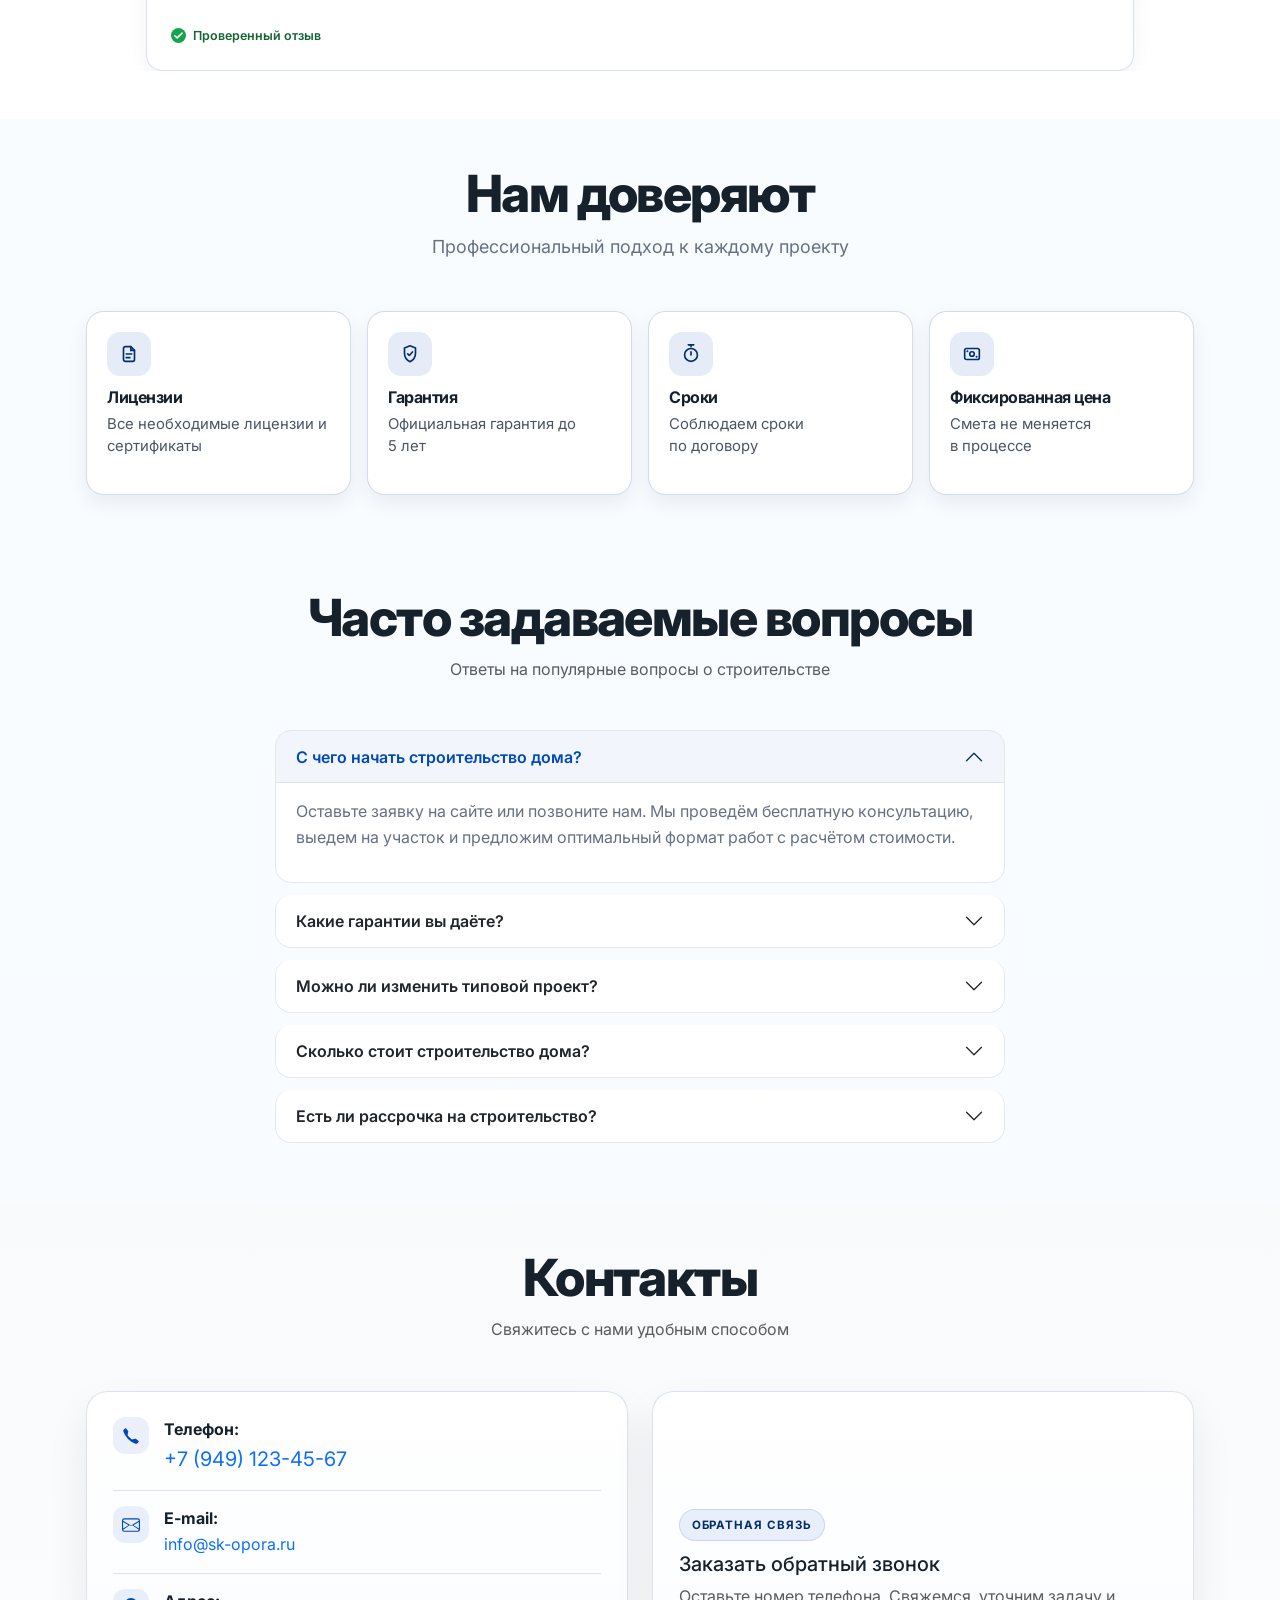
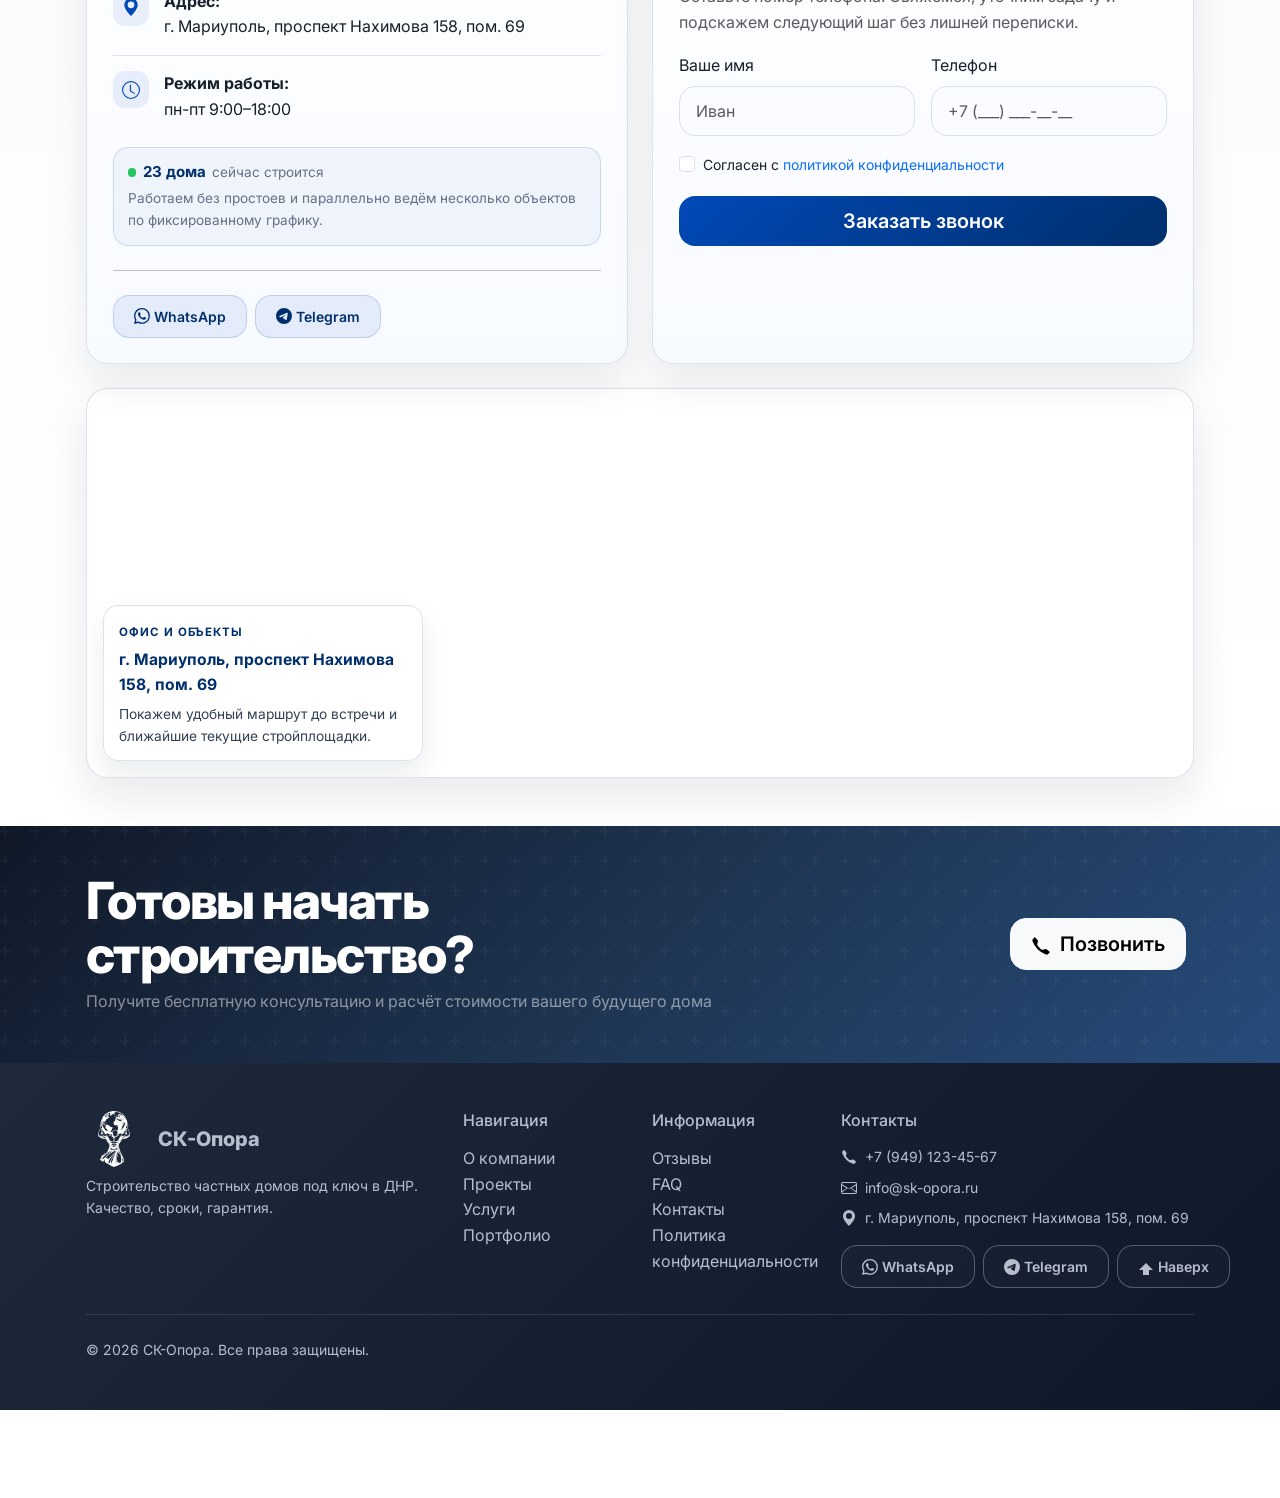
==== commit 24a0ada7: "v.2" ====
--- a/index.html
+++ b/index.html
@@ -82,15 +82,15 @@
   "email": "info@sk-opora.ru",
   "address": {
     "@type": "PostalAddress",
-    "streetAddress": "[Указать адрес офиса]",
-    "addressLocality": "Донецк",
+    "streetAddress": "проспект Нахимова 158, пом. 69",
+    "addressLocality": "Мариуполь",
     "addressRegion": "ДНР",
     "addressCountry": "RU"
   },
   "geo": {
     "@type": "GeoCoordinates",
-    "latitude": "48.0159",
-    "longitude": "37.8029"
+    "latitude": "47.0951",
+    "longitude": "37.5619"
   },
   "areaServed": {
     "@type": "AdministrativeArea",
@@ -126,8 +126,8 @@
   "telephone": "+7 (949) 123-45-67",
   "address": {
     "@type": "PostalAddress",
-    "streetAddress": "[Указать адрес офиса]",
-    "addressLocality": "Донецк",
+    "streetAddress": "проспект Нахимова 158, пом. 69",
+    "addressLocality": "Мариуполь",
     "addressCountry": "RU"
   }
 }
@@ -217,7 +217,7 @@
             <li class="nav-item" role="none"><a class="nav-link" href="#about" role="menuitem">О компании</a></li>
             <li class="nav-item" role="none"><a class="nav-link" href="#projects" role="menuitem">Проекты</a></li>
             <li class="nav-item" role="none"><a class="nav-link" href="#services" role="menuitem">Услуги</a></li>
-            <li class="nav-item" role="none"><a class="nav-link" href="portfolio.html" role="menuitem">Портфолио</a>
+            <li class="nav-item" role="none"><a class="nav-link" href="#portfolio" role="menuitem">Портфолио</a>
             </li>
             <li class="nav-item" role="none"><a class="nav-link" href="#contacts" role="menuitem">Контакты</a></li>
           </ul>
@@ -934,6 +934,7 @@
             <div class="col-lg-6">
               <div class="build-section__form-wrap">
                 <form class="js-form build-section__form" novalidate aria-label="Заявка на строительство">
+                  <div class="row g-3">
                   <div class="col-sm-6">
                     <label for="buildName" class="form-label">Ваше имя</label>
                     <input id="buildName" type="text" class="form-control" name="name" placeholder="Иван" required>
@@ -957,6 +958,7 @@
                   </div>
                   <div class="col-12">
                     <button class="btn btn-primary btn-lg w-100" type="submit">Отправить заявку</button>
+                  </div>
                   </div>
                 </form>
               </div>
@@ -1441,7 +1443,7 @@
                     </span>
                     <div>
                       <strong>Адрес:</strong><br>
-                      <span itemprop="address">[Указать адрес офиса]</span>
+                      <span itemprop="address">г. Мариуполь, проспект Нахимова 158, пом. 69</span>
                     </div>
                   </li>
                   <li class="contact-list-item">
@@ -1530,11 +1532,12 @@
         <div class="contact-map mt-4" aria-label="Карта с расположением офиса">
           <div class="contact-map__inner">
             <iframe class="contact-map__frame"
-              src="https://yandex.ru/map-widget/v1/?ll=37.8029%2C48.0159&amp;z=12&amp;pt=37.8029%2C48.0159%2Cpm2rdm&amp;lang=ru_RU"
+              src="https://yandex.ru/map-widget/v1/?text=%D0%9C%D0%B0%D1%80%D0%B8%D1%83%D0%BF%D0%BE%D0%BB%D1%8C%2C%20%D0%BF%D1%80%D0%BE%D1%81%D0%BF%D0%B5%D0%BA%D1%82%20%D0%9D%D0%B0%D1%85%D0%B8%D0%BC%D0%BE%D0%B2%D0%B0%20158%2C%20%D0%BF%D0%BE%D0%BC.%2069&amp;z=16&amp;lang=ru_RU"
               loading="lazy" referrerpolicy="no-referrer-when-downgrade"
               title="Карта расположения офиса СК-Опора"></iframe>
             <div class="contact-map__overlay" aria-hidden="true">
               <span class="contact-map__badge">Офис и объекты</span>
+              <p class="contact-map__address">г. Мариуполь, проспект Нахимова 158, пом. 69</p>
               <p class="contact-map__hint">Покажем удобный маршрут до встречи и ближайшие текущие стройплощадки.</p>
             </div>
           </div>
@@ -1618,7 +1621,7 @@
               <svg width="16" height="16" fill="currentColor" viewBox="0 0 16 16">
                 <path d="M8 16s6-5.686 6-10A6 6 0 0 0 2 6c0 4.314 6 10 6 10zm0-7a3 3 0 1 1 0-6 3 3 0 0 1 0 6z" />
               </svg>
-              <span>[Адрес офиса]</span>
+              <span>г. Мариуполь, проспект Нахимова 158, пом. 69</span>
             </li>
           </ul>
           <div class="d-flex gap-2 mt-3">
@@ -1934,7 +1937,7 @@
   <!-- Custom libraries -->
   <script src="js/libs.js" defer></script>
   <script src="js/site-config.js" defer></script>
-  <script src="js/main.js?v=7" defer></script>
+  <script src="js/main.js?v=8" defer></script>
 </body>
 
 </html>
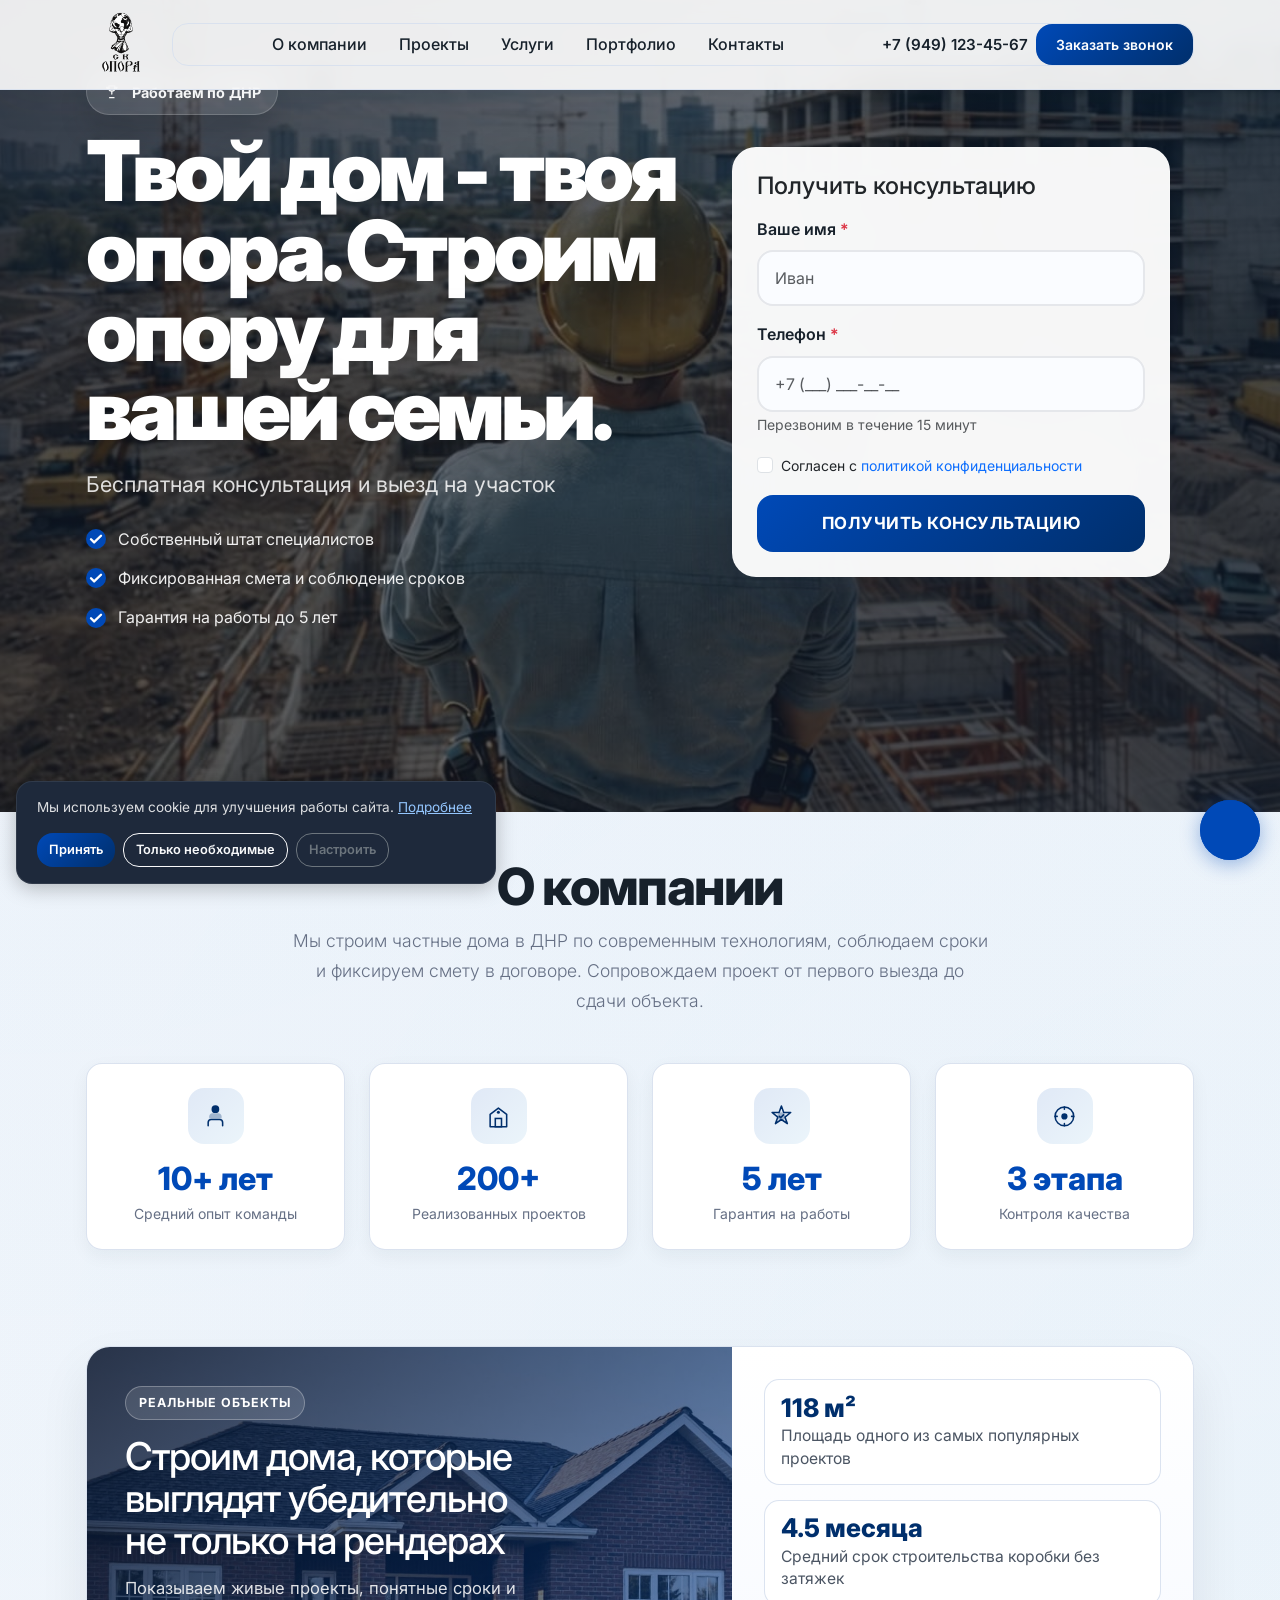
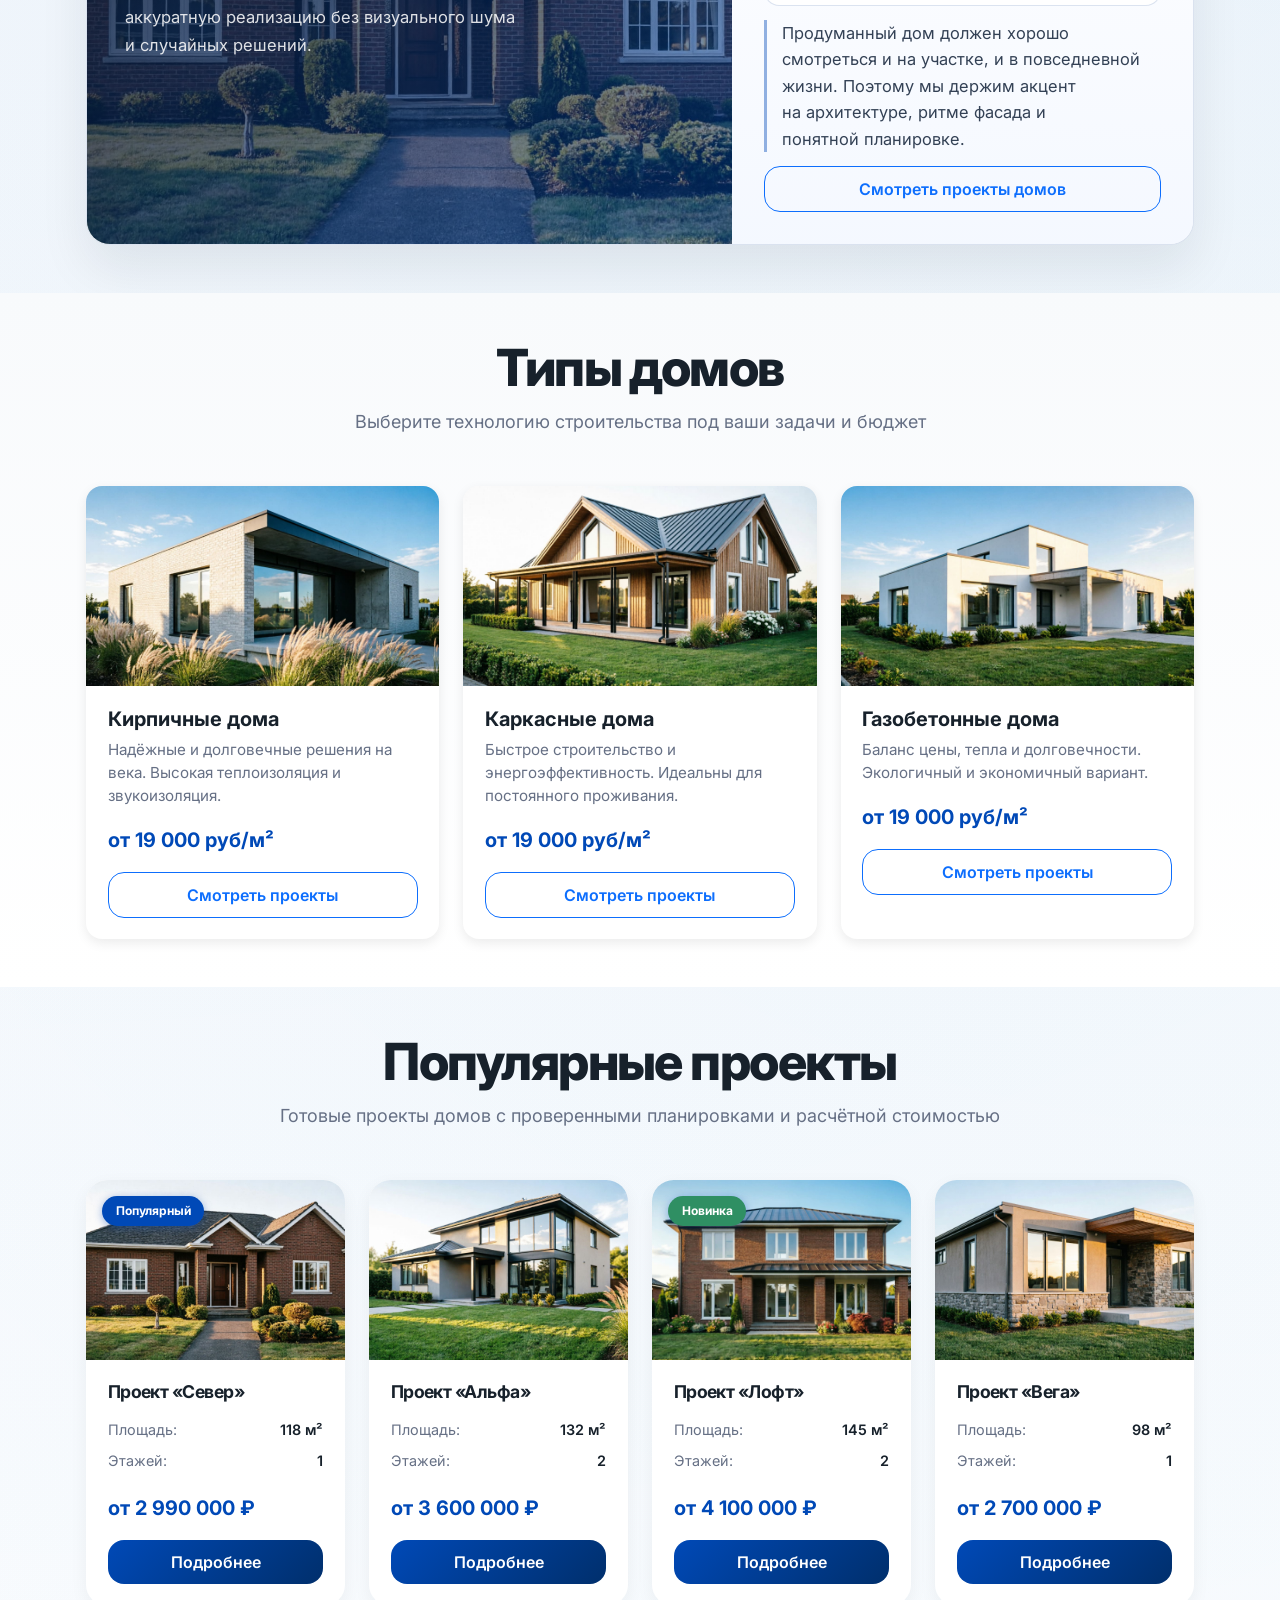
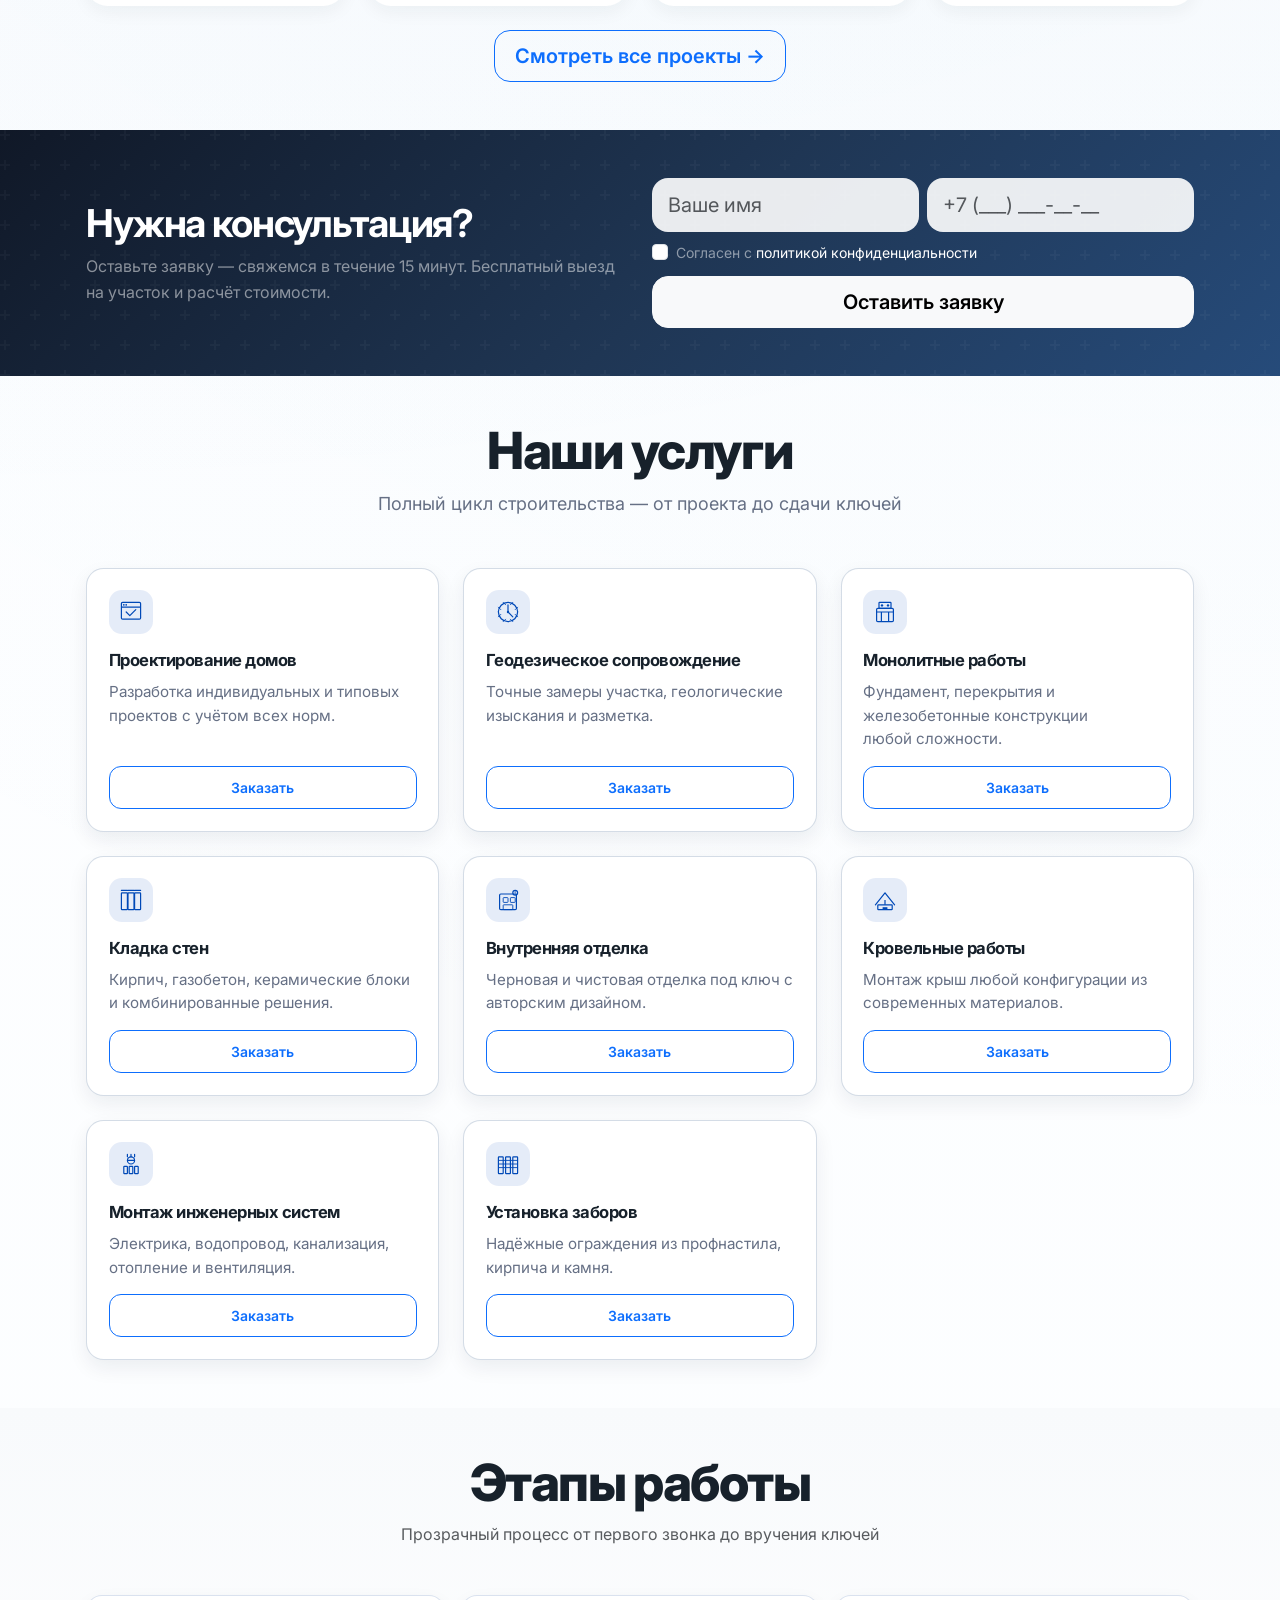
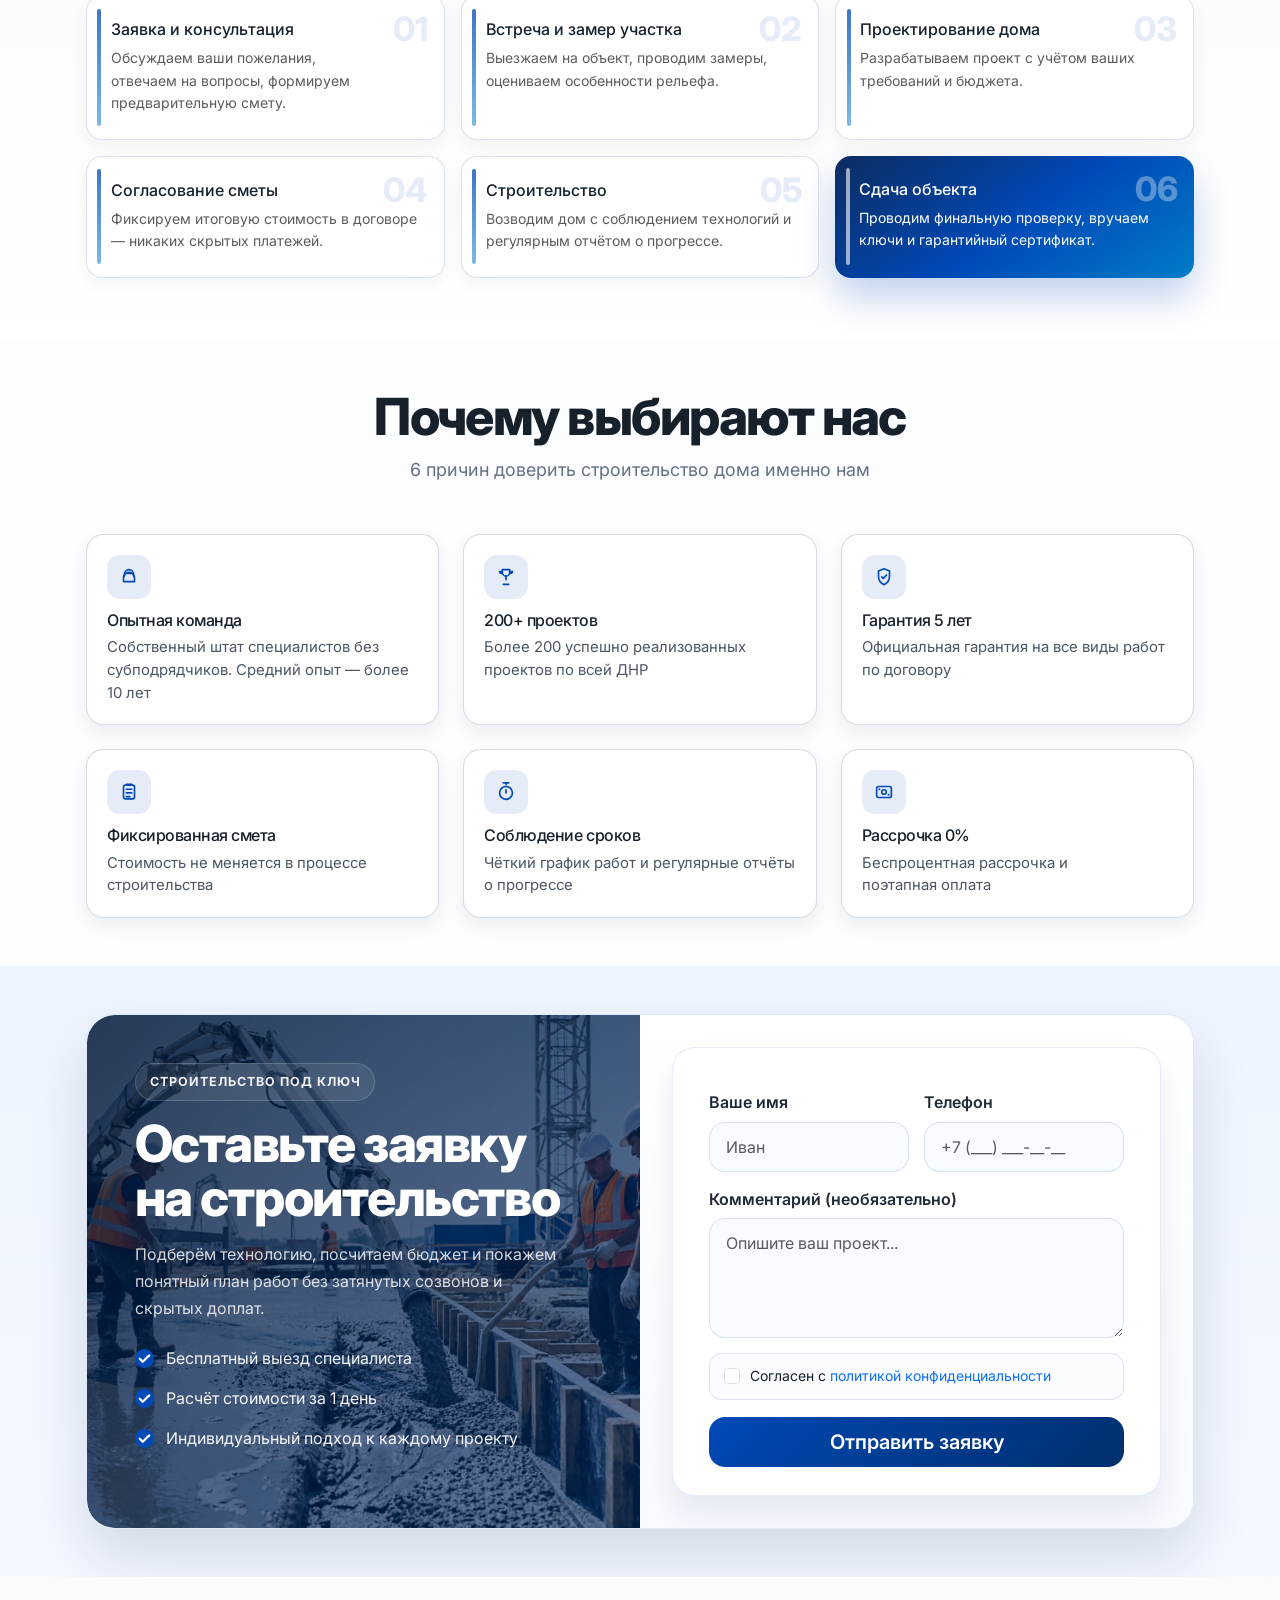
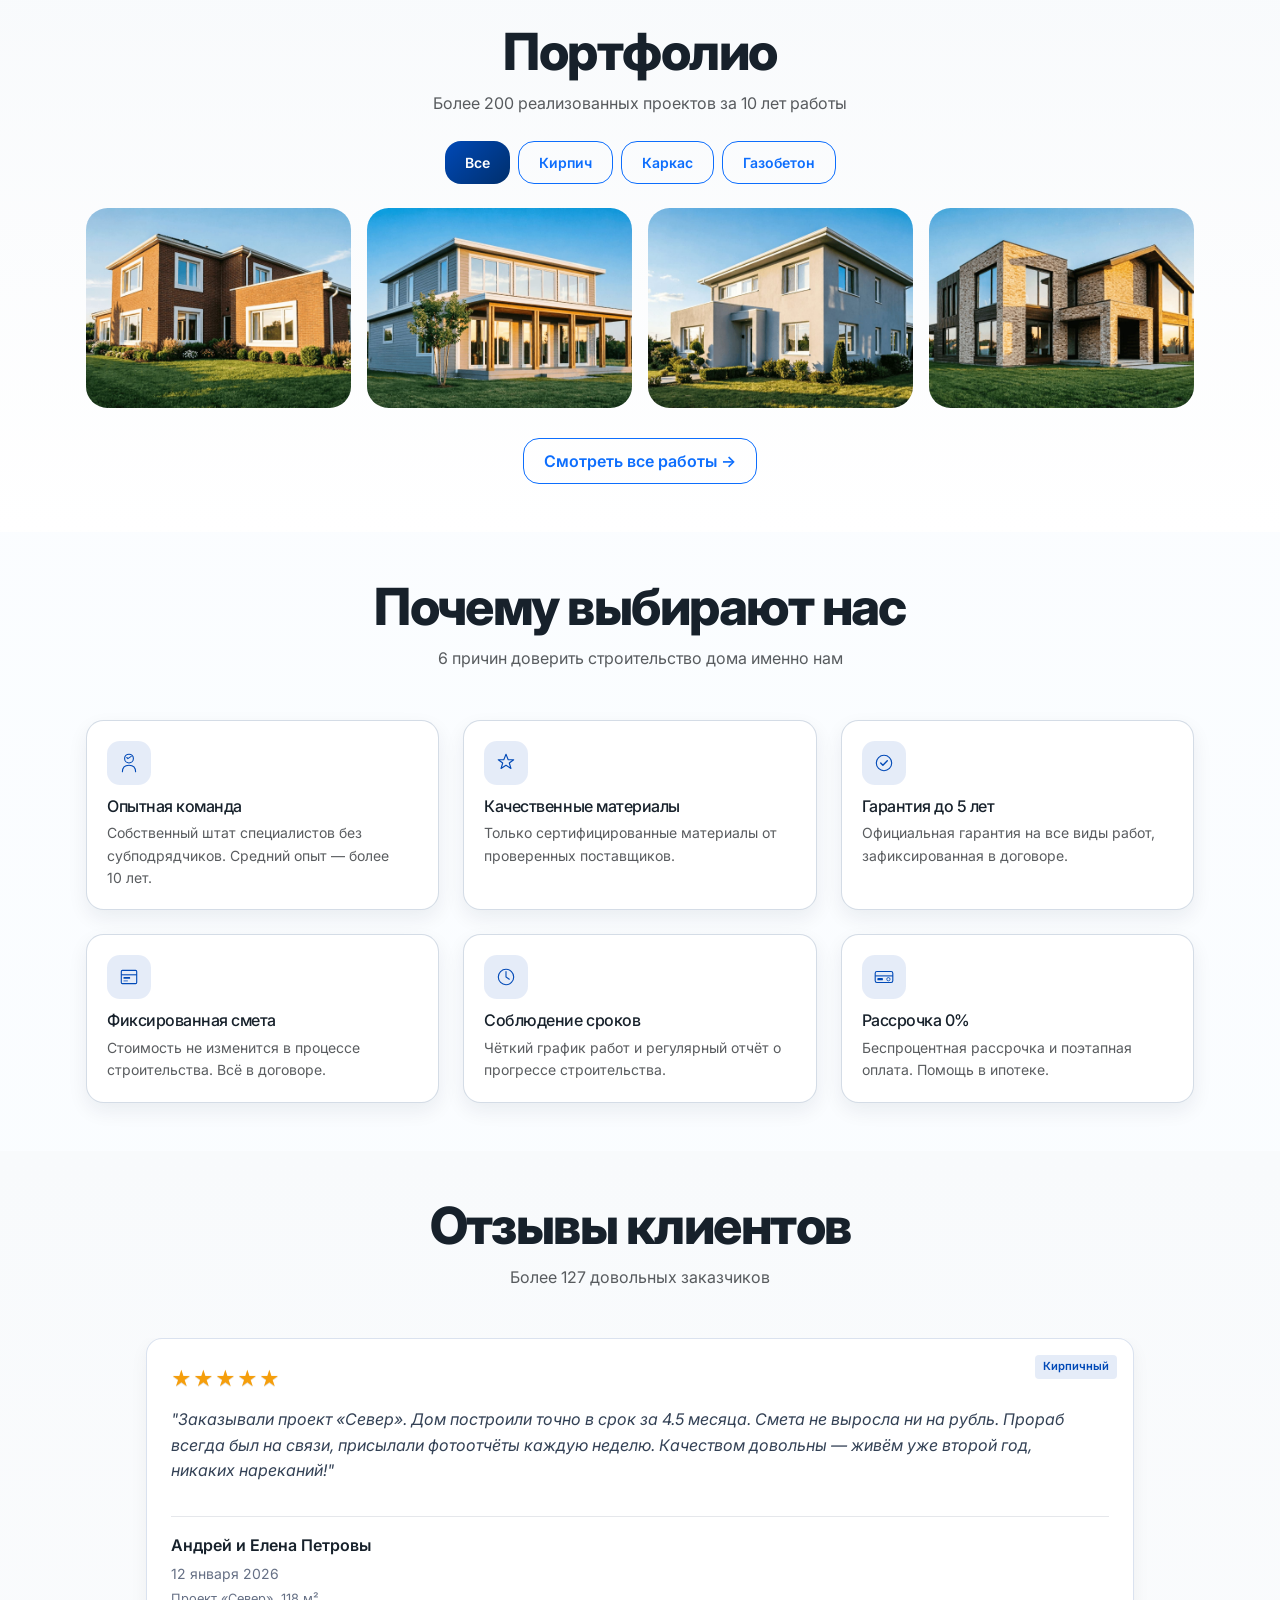
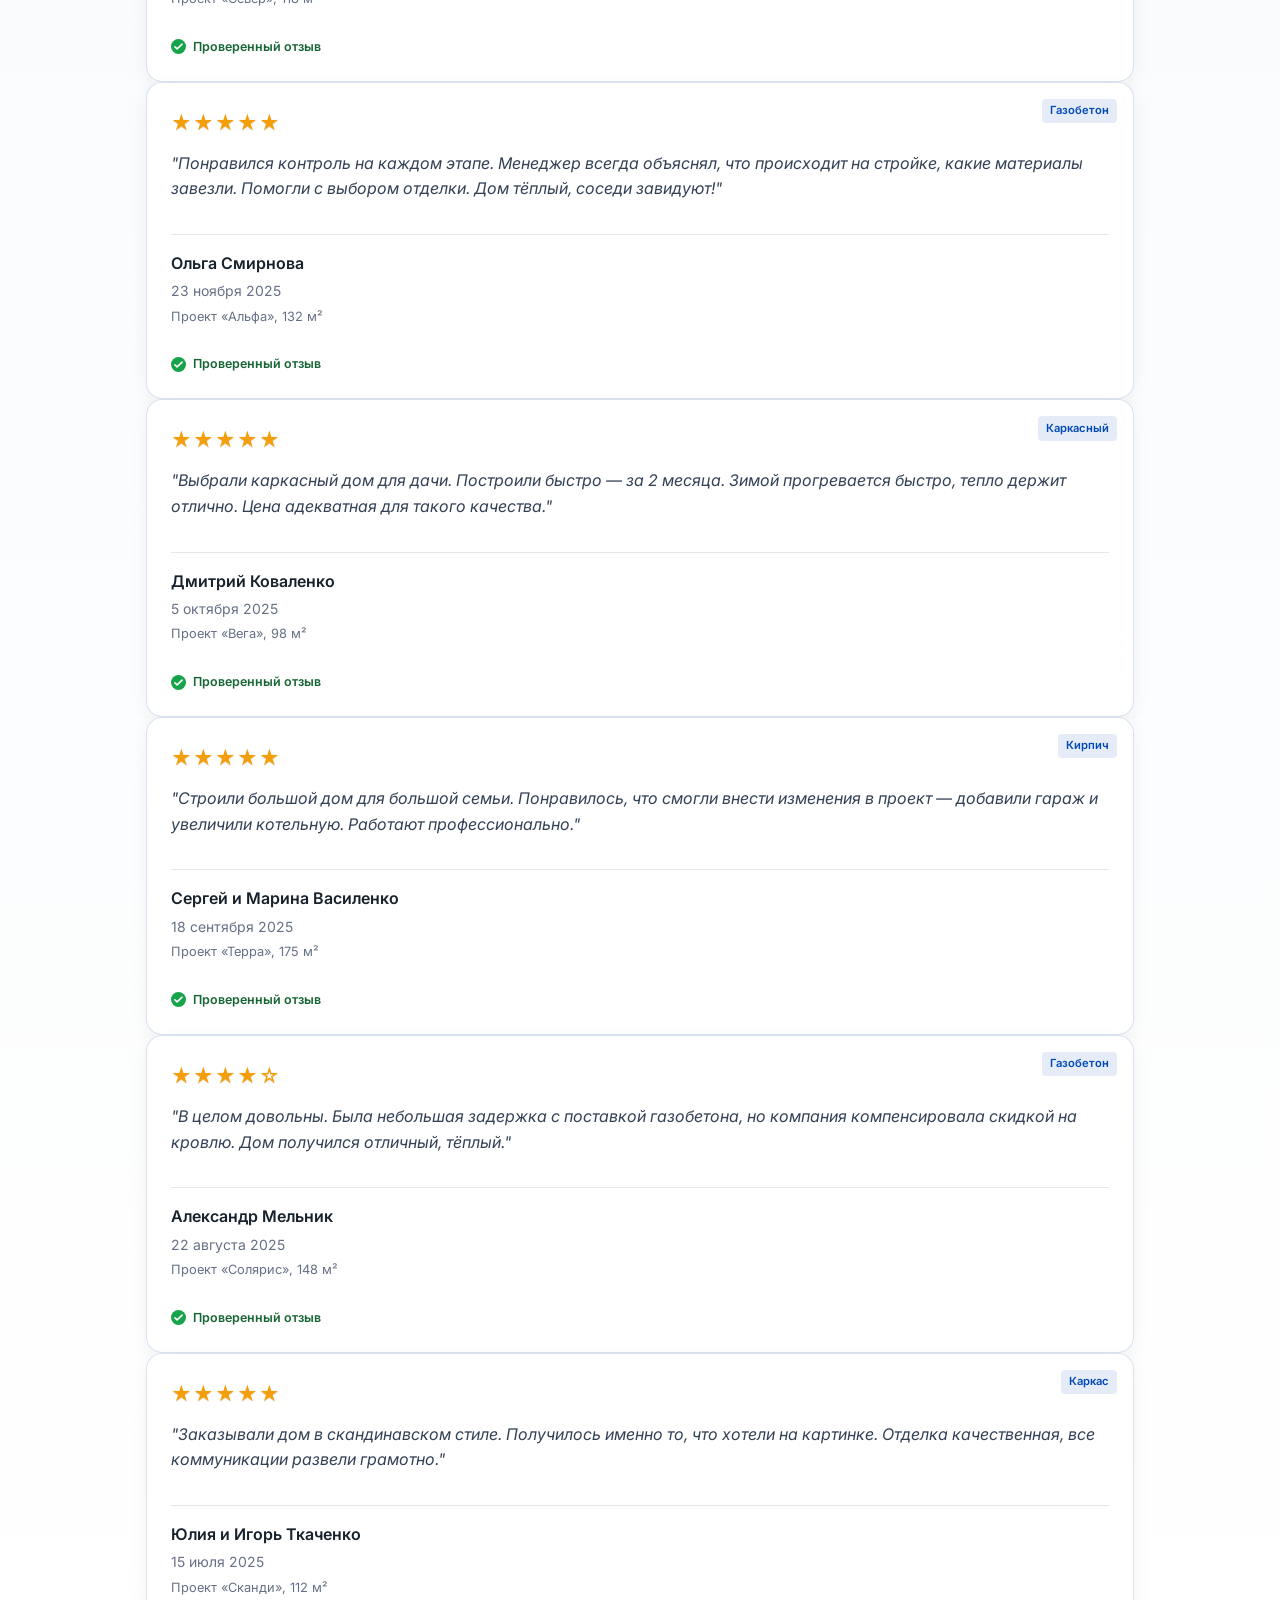
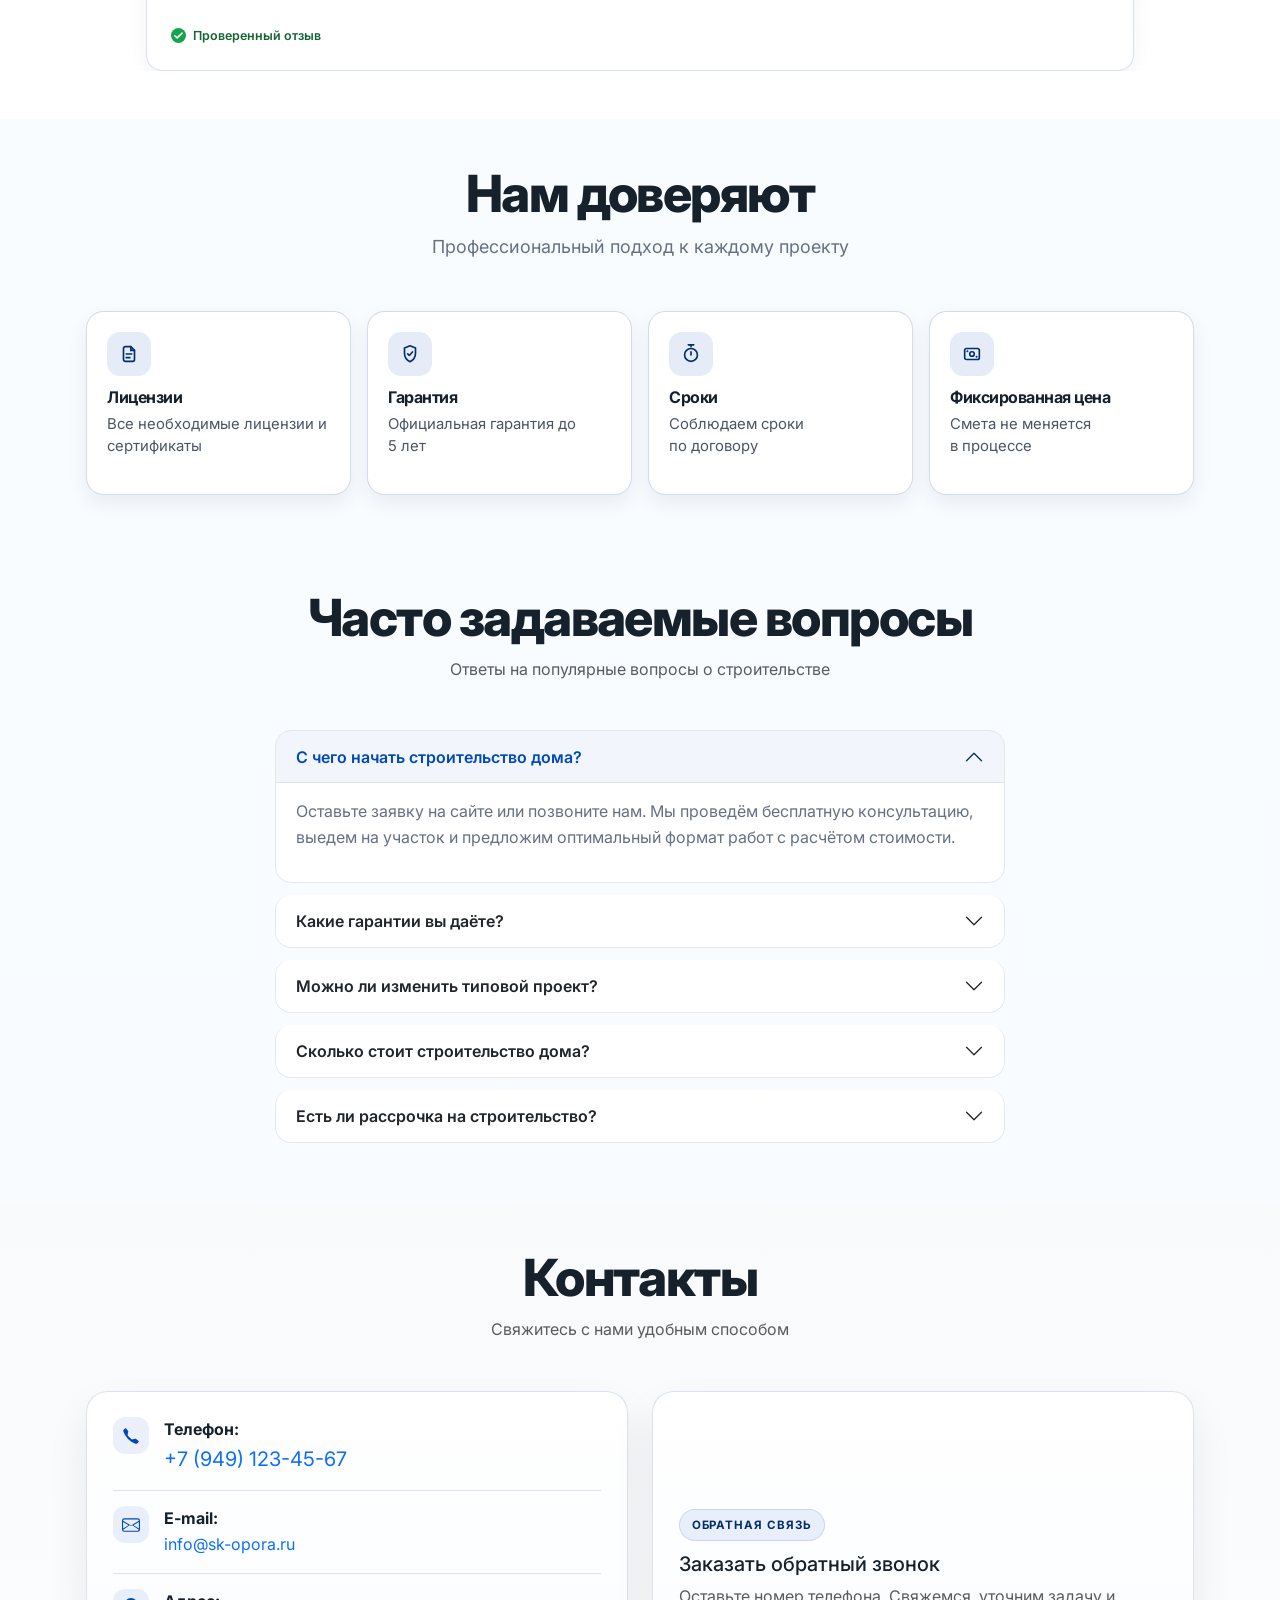
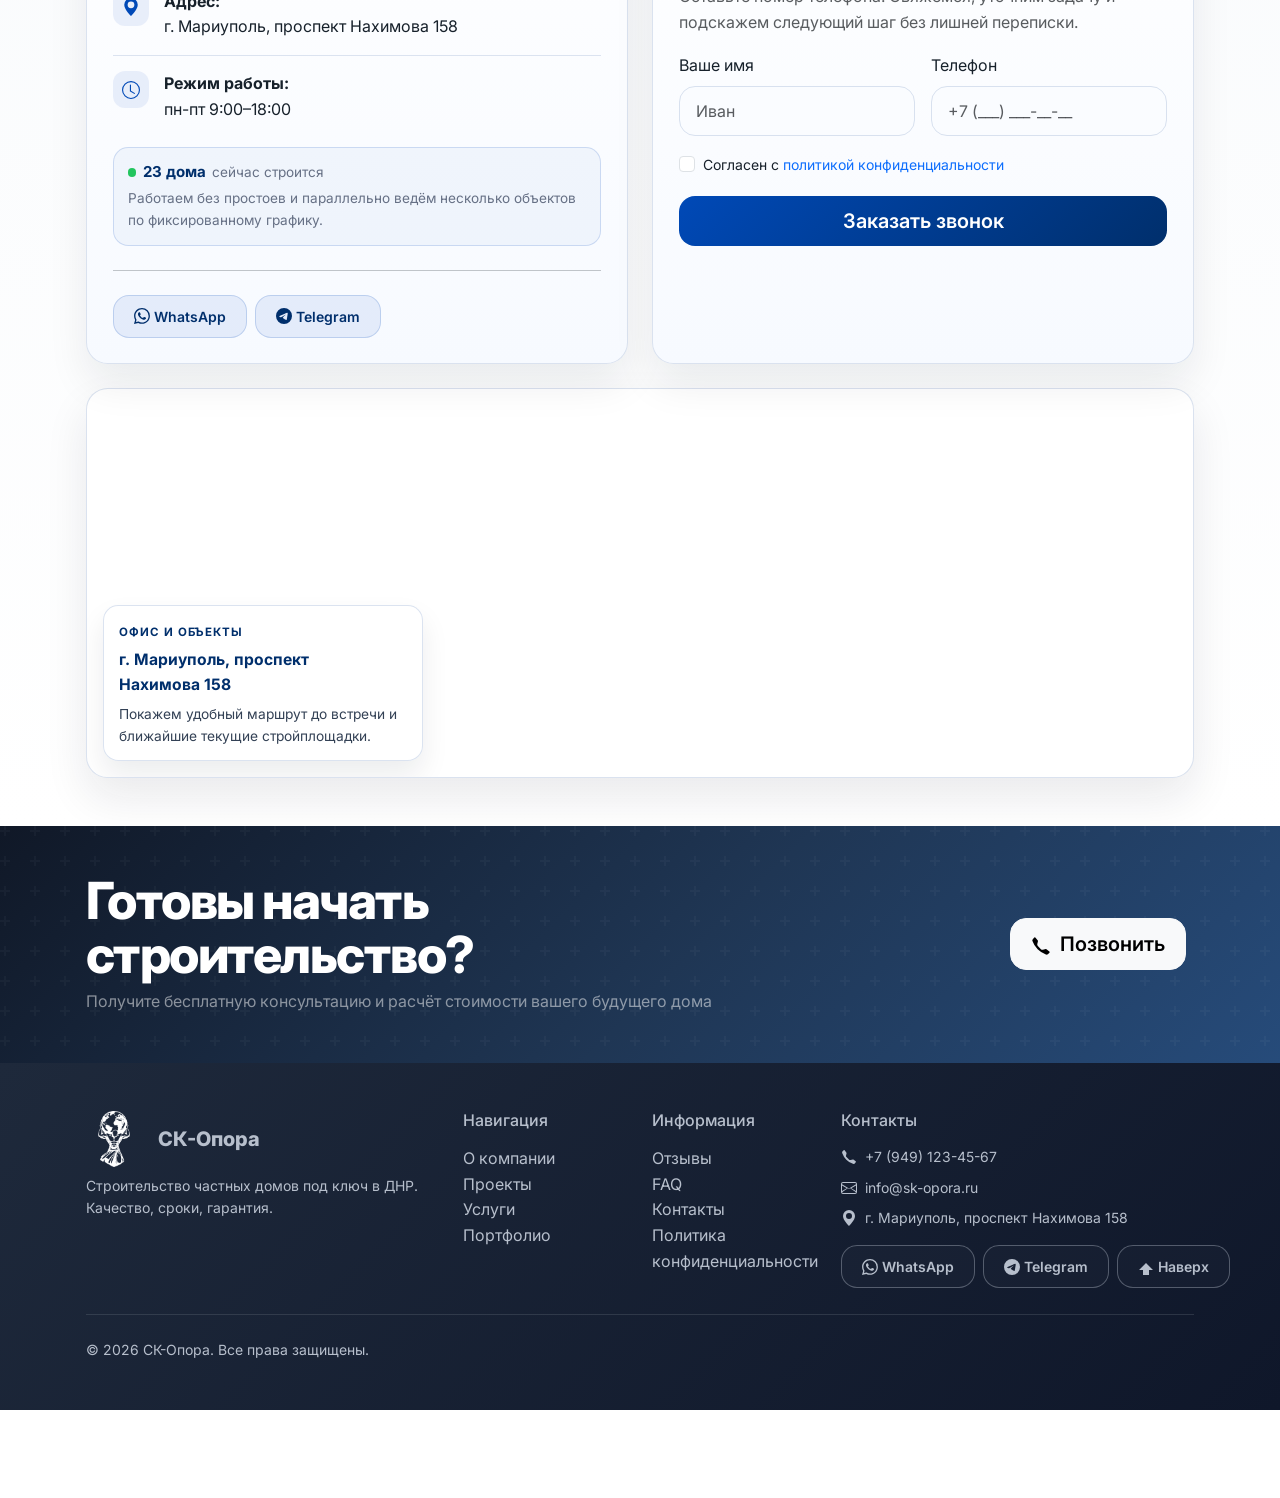
==== commit 4549ac07: "v.3" ====
--- a/index.html
+++ b/index.html
@@ -82,7 +82,7 @@
   "email": "info@sk-opora.ru",
   "address": {
     "@type": "PostalAddress",
-    "streetAddress": "проспект Нахимова 158, пом. 69",
+    "streetAddress": "проспект Нахимова 158",
     "addressLocality": "Мариуполь",
     "addressRegion": "ДНР",
     "addressCountry": "RU"
@@ -126,7 +126,7 @@
   "telephone": "+7 (949) 123-45-67",
   "address": {
     "@type": "PostalAddress",
-    "streetAddress": "проспект Нахимова 158, пом. 69",
+    "streetAddress": "проспект Нахимова 158",
     "addressLocality": "Мариуполь",
     "addressCountry": "RU"
   }
@@ -1443,7 +1443,7 @@
                     </span>
                     <div>
                       <strong>Адрес:</strong><br>
-                      <span itemprop="address">г. Мариуполь, проспект Нахимова 158, пом. 69</span>
+                      <span itemprop="address">г. Мариуполь, проспект Нахимова 158</span>
                     </div>
                   </li>
                   <li class="contact-list-item">
@@ -1532,12 +1532,12 @@
         <div class="contact-map mt-4" aria-label="Карта с расположением офиса">
           <div class="contact-map__inner">
             <iframe class="contact-map__frame"
-              src="https://yandex.ru/map-widget/v1/?text=%D0%9C%D0%B0%D1%80%D0%B8%D1%83%D0%BF%D0%BE%D0%BB%D1%8C%2C%20%D0%BF%D1%80%D0%BE%D1%81%D0%BF%D0%B5%D0%BA%D1%82%20%D0%9D%D0%B0%D1%85%D0%B8%D0%BC%D0%BE%D0%B2%D0%B0%20158%2C%20%D0%BF%D0%BE%D0%BC.%2069&amp;z=16&amp;lang=ru_RU"
+              src="https://yandex.ru/map-widget/v1/?text=%D0%9C%D0%B0%D1%80%D0%B8%D1%83%D0%BF%D0%BE%D0%BB%D1%8C%2C%20%D0%BF%D1%80%D0%BE%D1%81%D0%BF%D0%B5%D0%BA%D1%82%20%D0%9D%D0%B0%D1%85%D0%B8%D0%BC%D0%BE%D0%B2%D0%B0%20158&amp;z=16&amp;lang=ru_RU"
               loading="lazy" referrerpolicy="no-referrer-when-downgrade"
               title="Карта расположения офиса СК-Опора"></iframe>
             <div class="contact-map__overlay" aria-hidden="true">
               <span class="contact-map__badge">Офис и объекты</span>
-              <p class="contact-map__address">г. Мариуполь, проспект Нахимова 158, пом. 69</p>
+              <p class="contact-map__address">г. Мариуполь, проспект Нахимова 158</p>
               <p class="contact-map__hint">Покажем удобный маршрут до встречи и ближайшие текущие стройплощадки.</p>
             </div>
           </div>
@@ -1621,7 +1621,7 @@
               <svg width="16" height="16" fill="currentColor" viewBox="0 0 16 16">
                 <path d="M8 16s6-5.686 6-10A6 6 0 0 0 2 6c0 4.314 6 10 6 10zm0-7a3 3 0 1 1 0-6 3 3 0 0 1 0 6z" />
               </svg>
-              <span>г. Мариуполь, проспект Нахимова 158, пом. 69</span>
+              <span>г. Мариуполь, проспект Нахимова 158</span>
             </li>
           </ul>
           <div class="d-flex gap-2 mt-3">
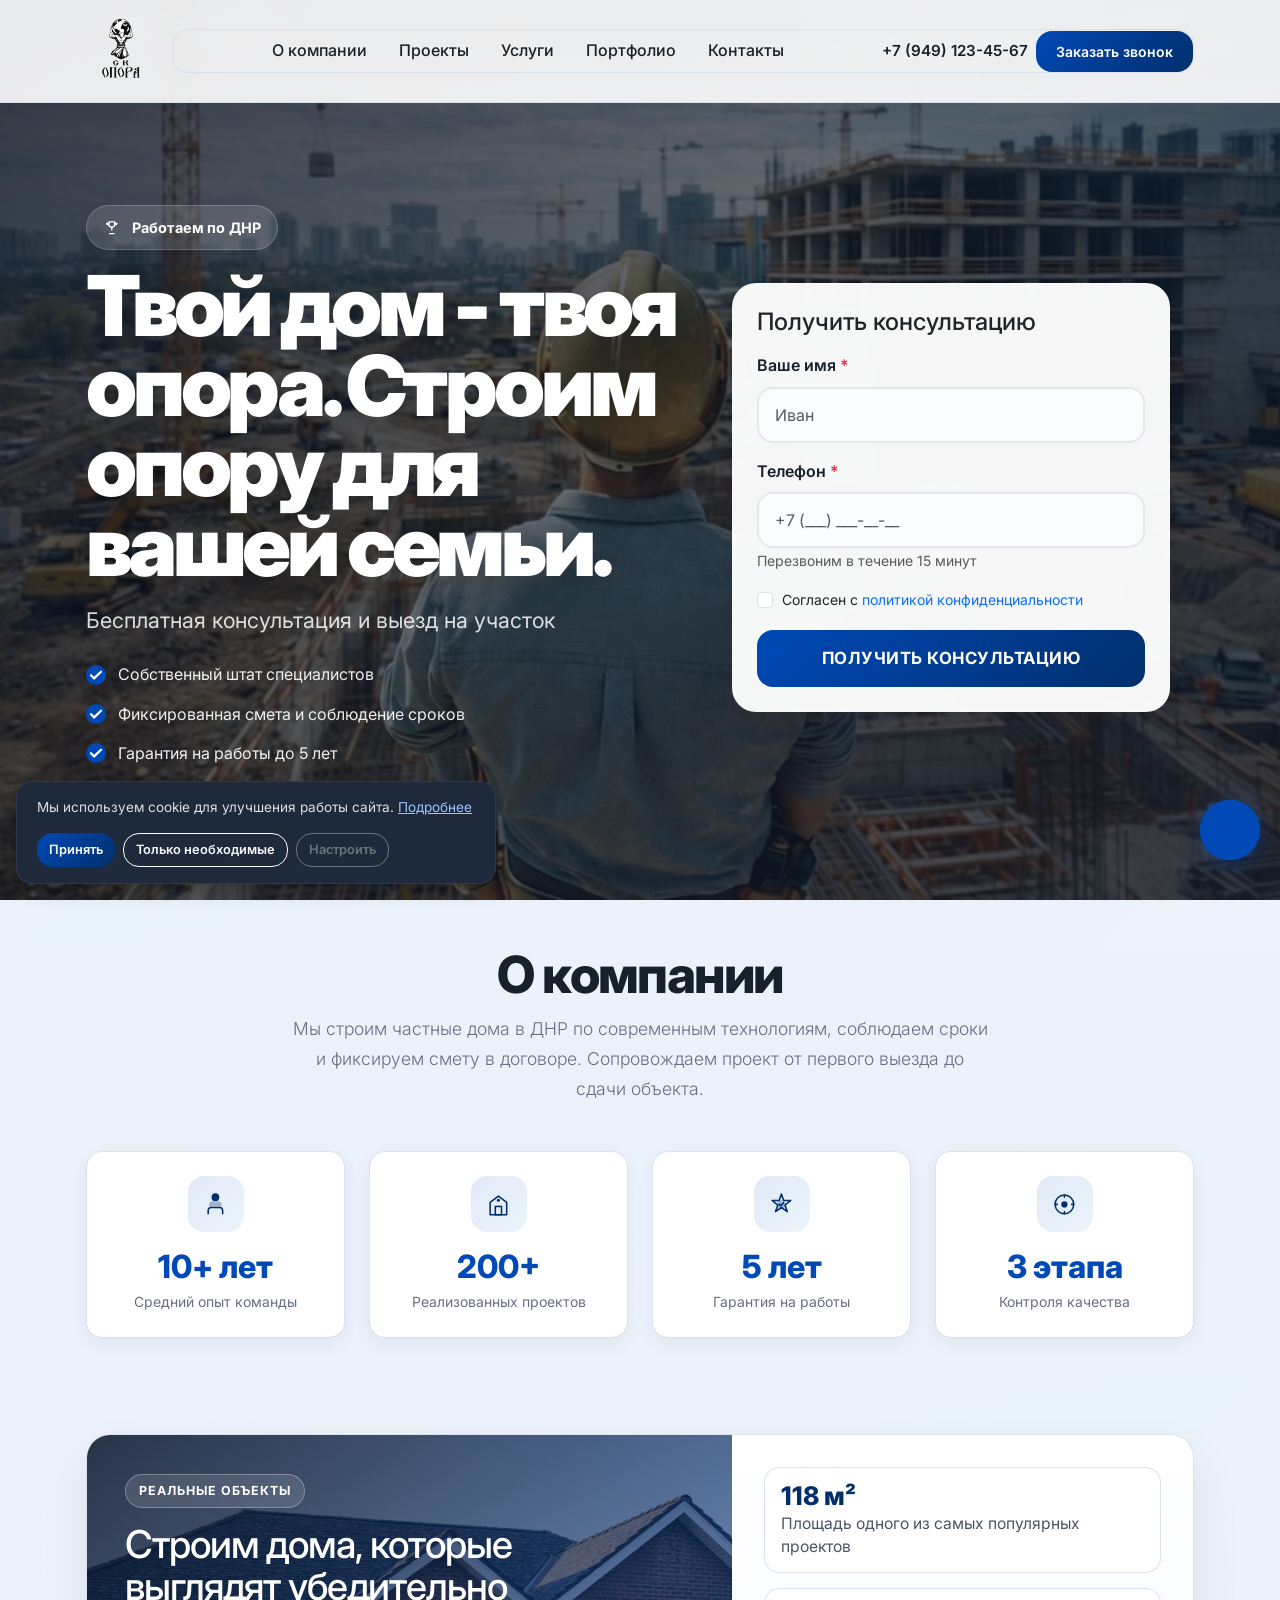
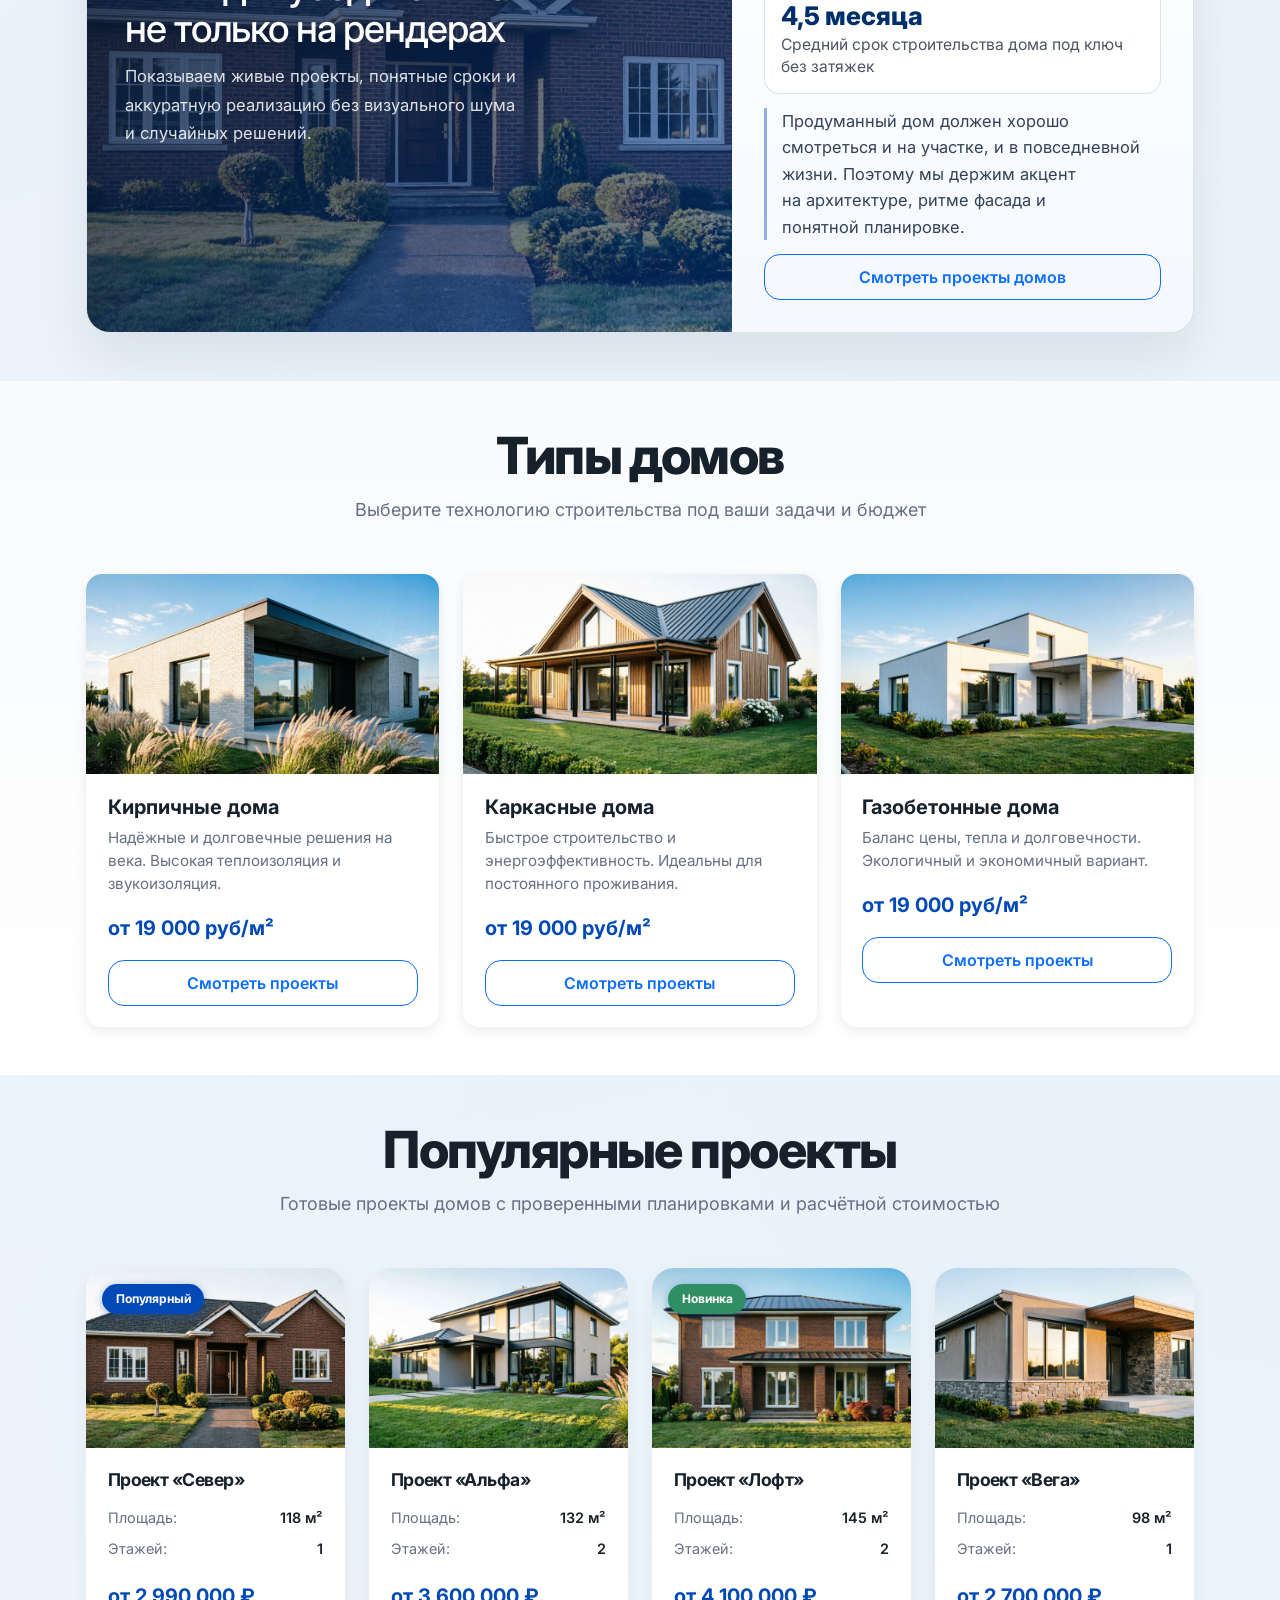
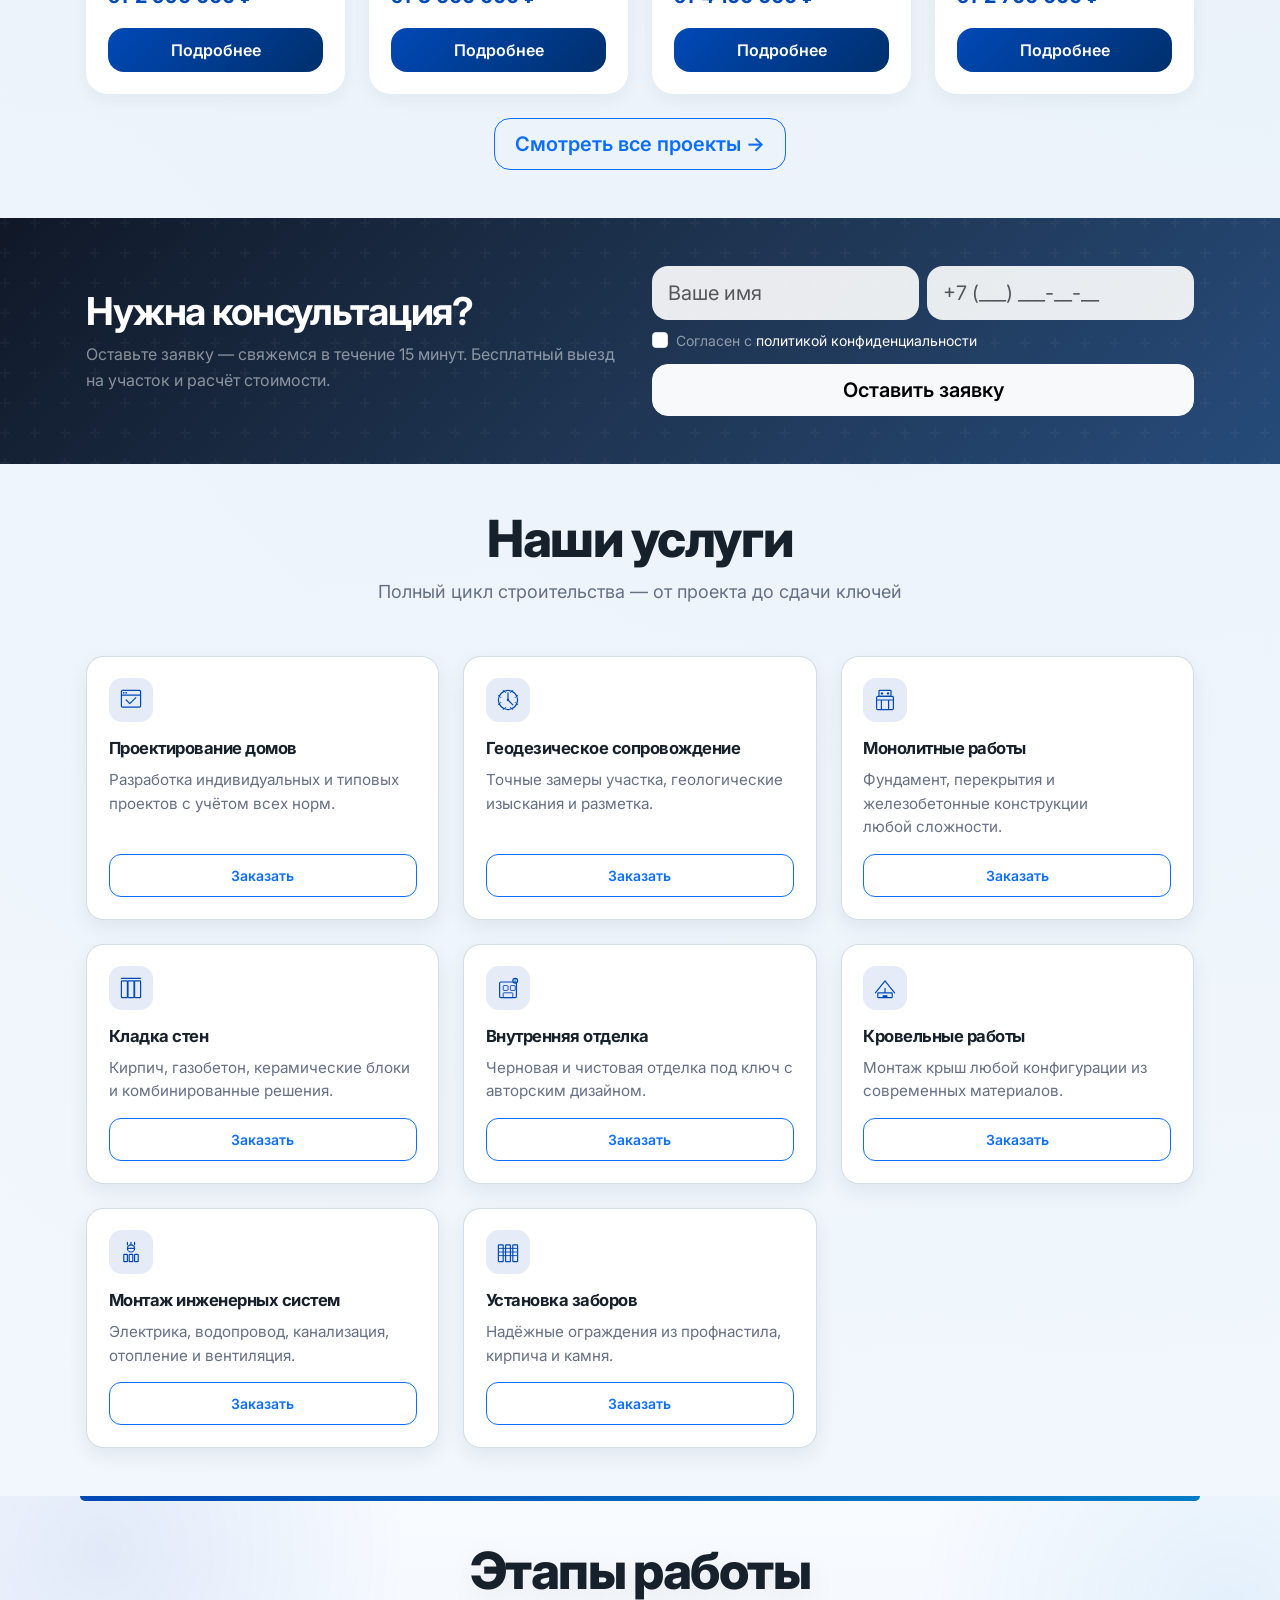
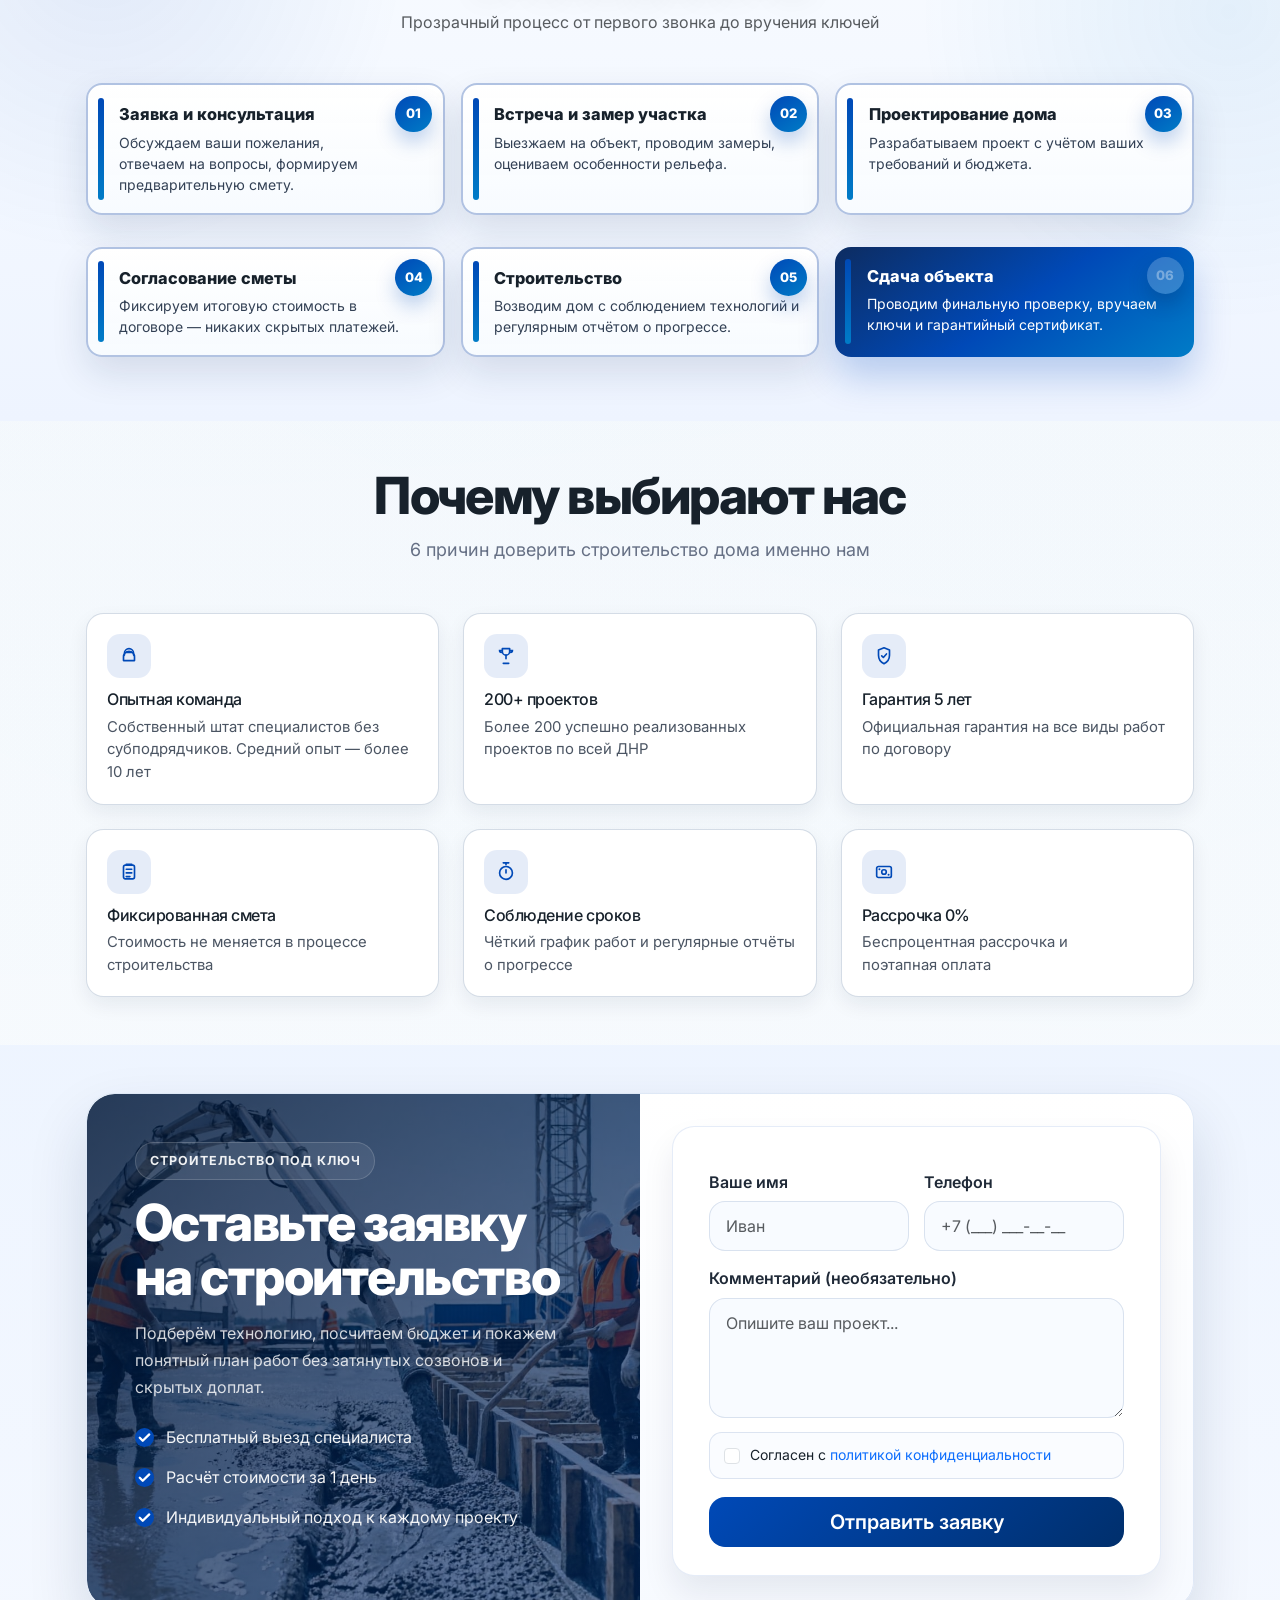
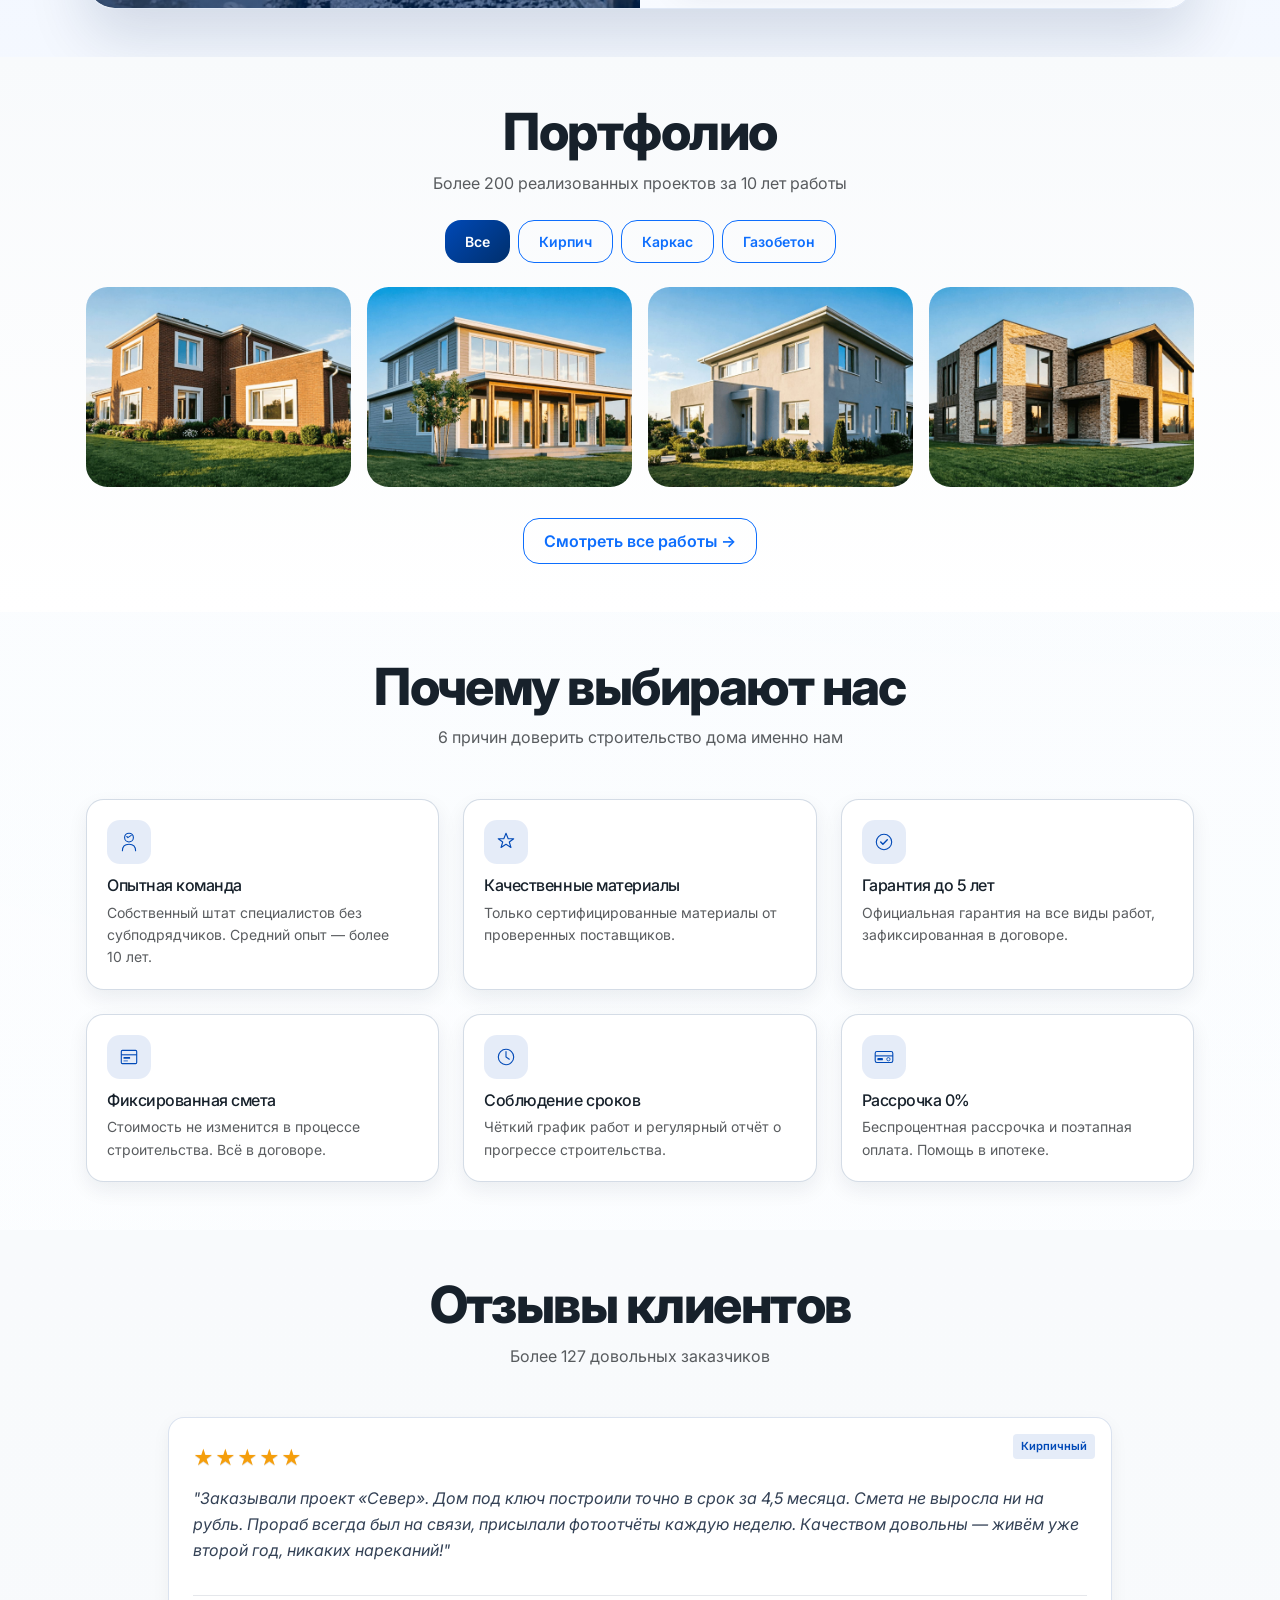
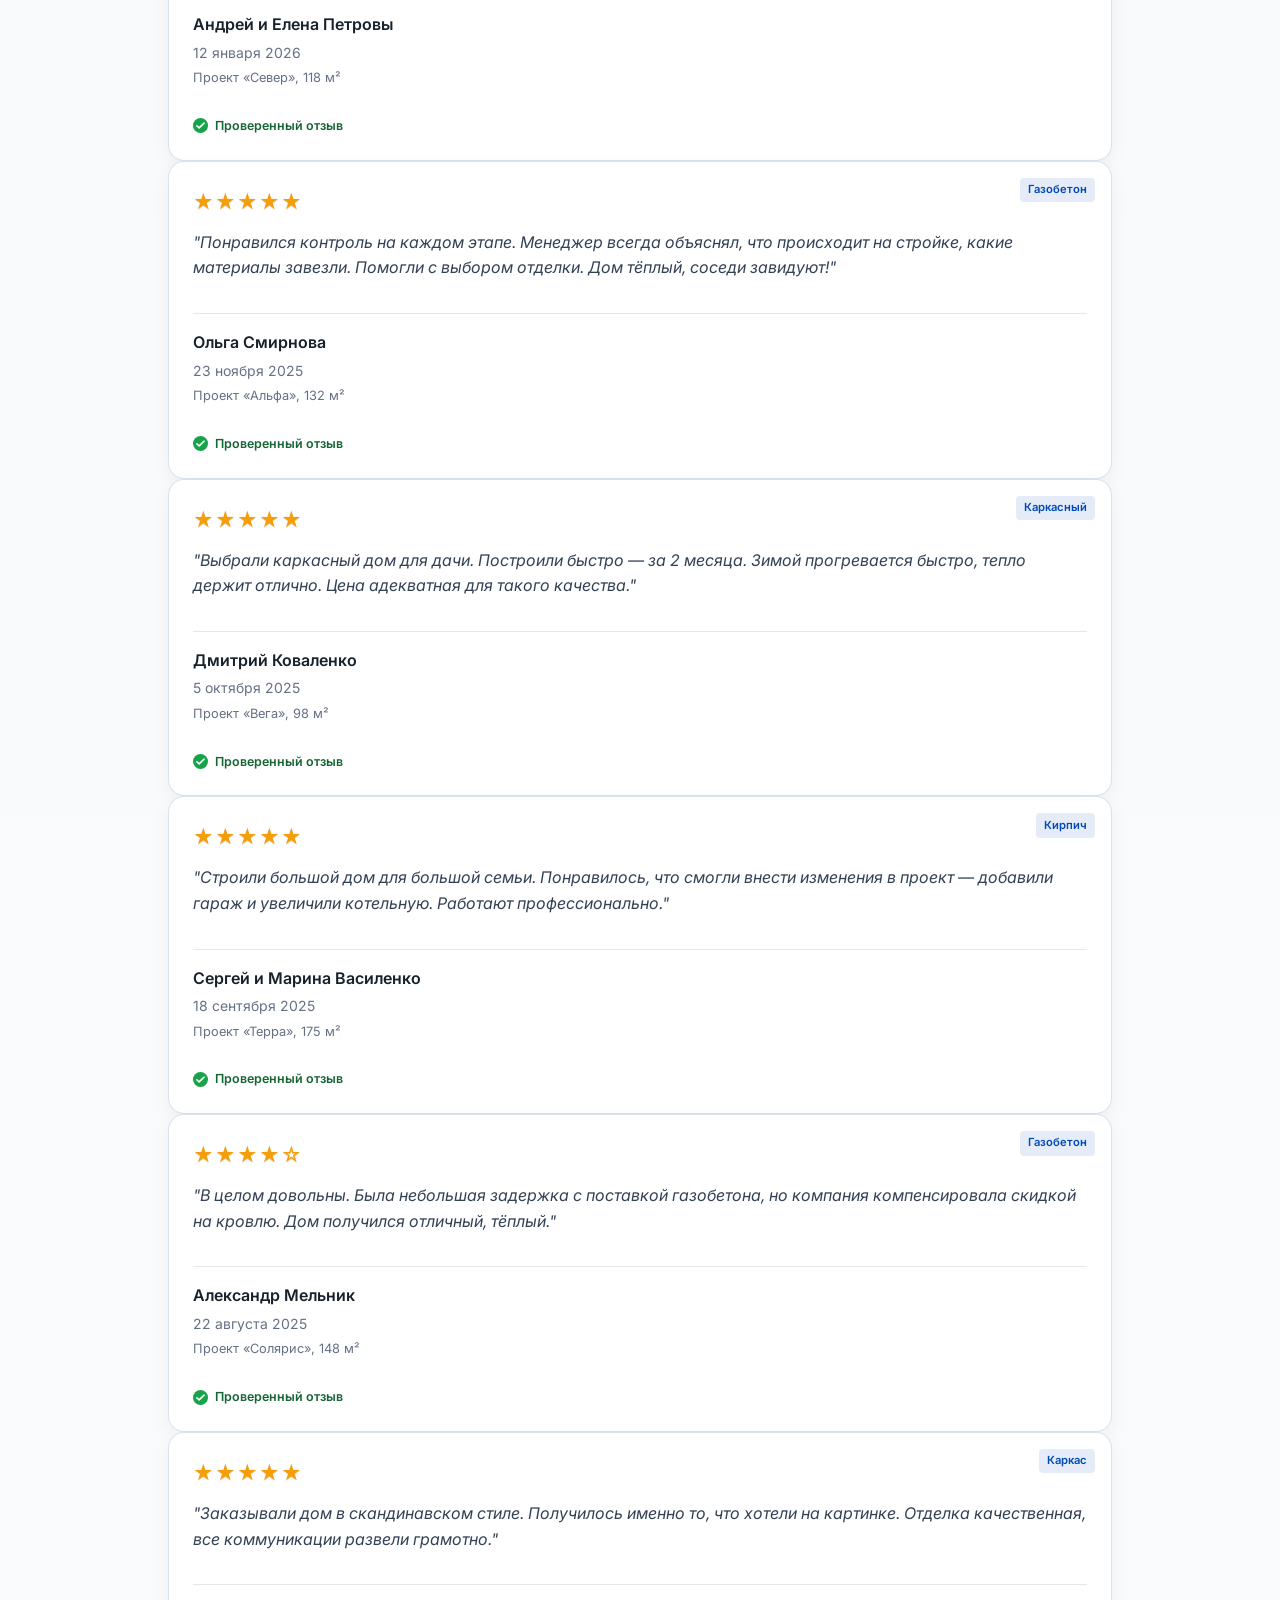
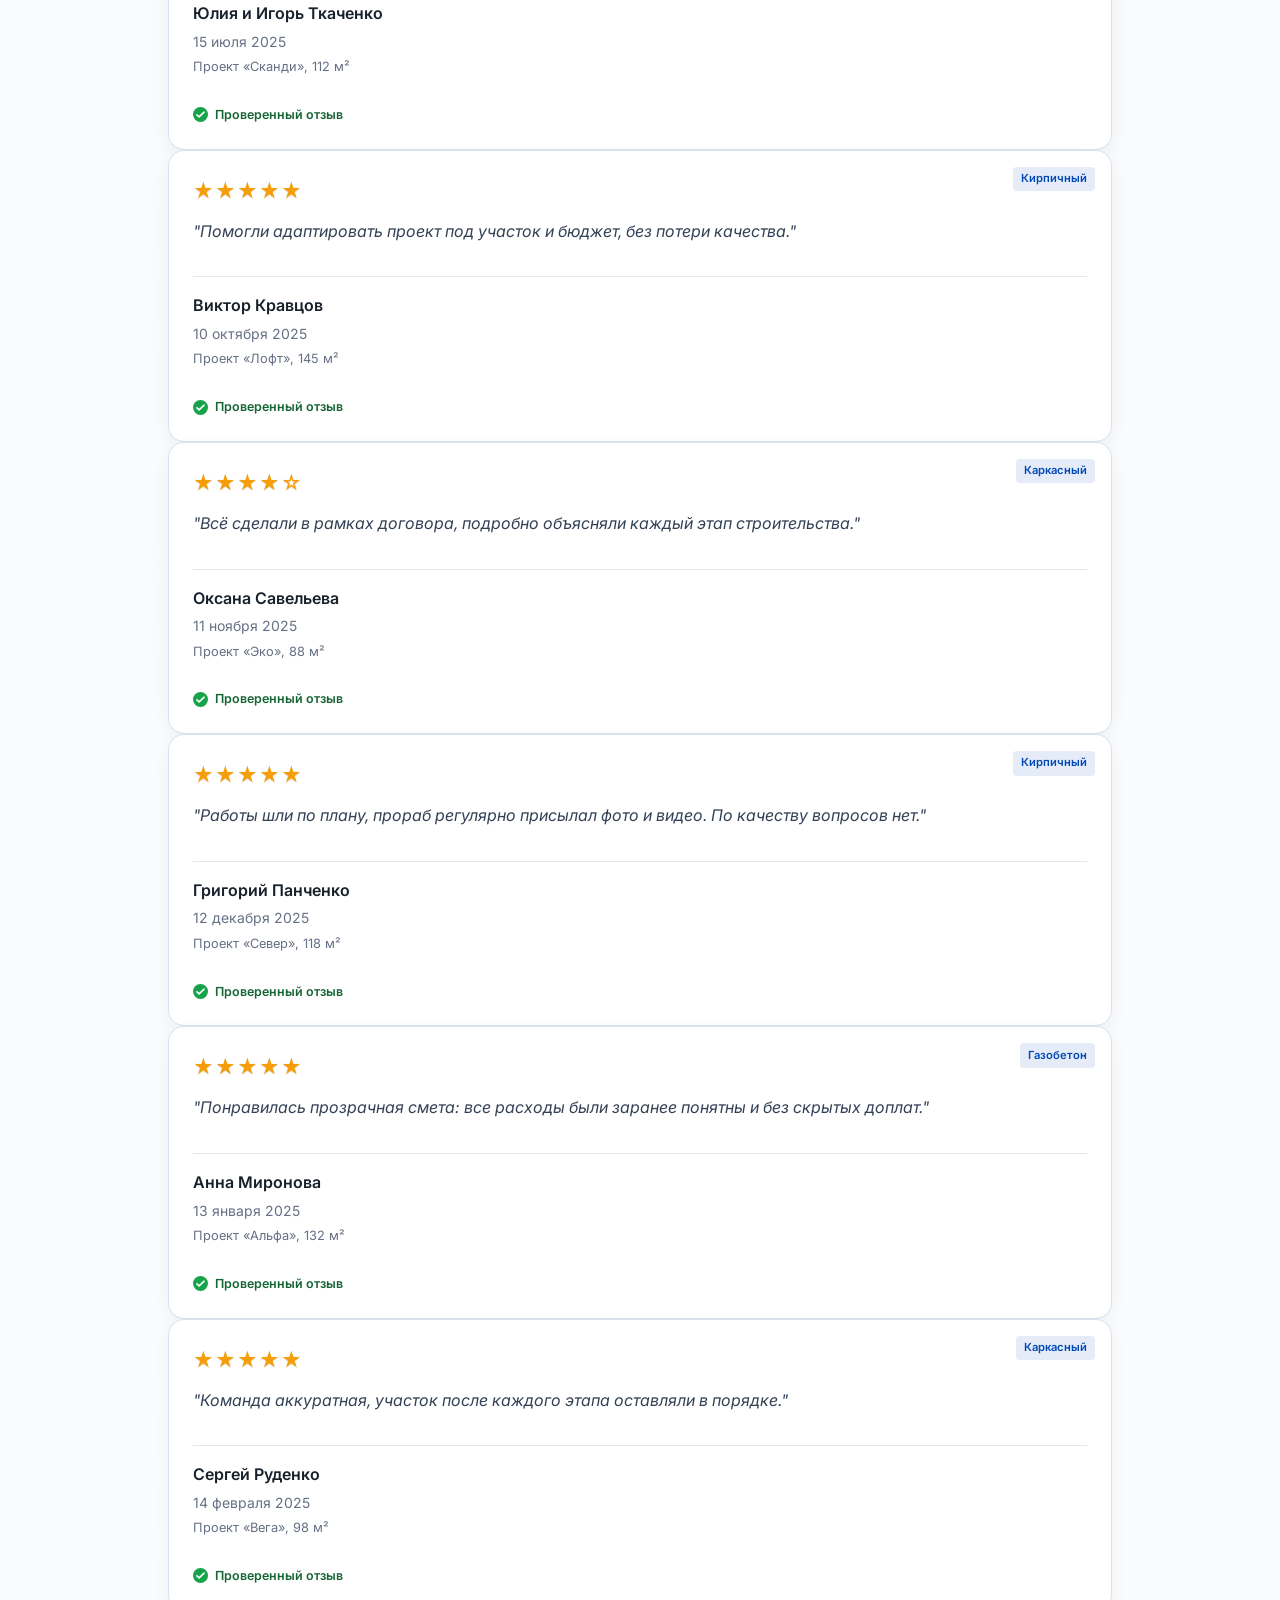
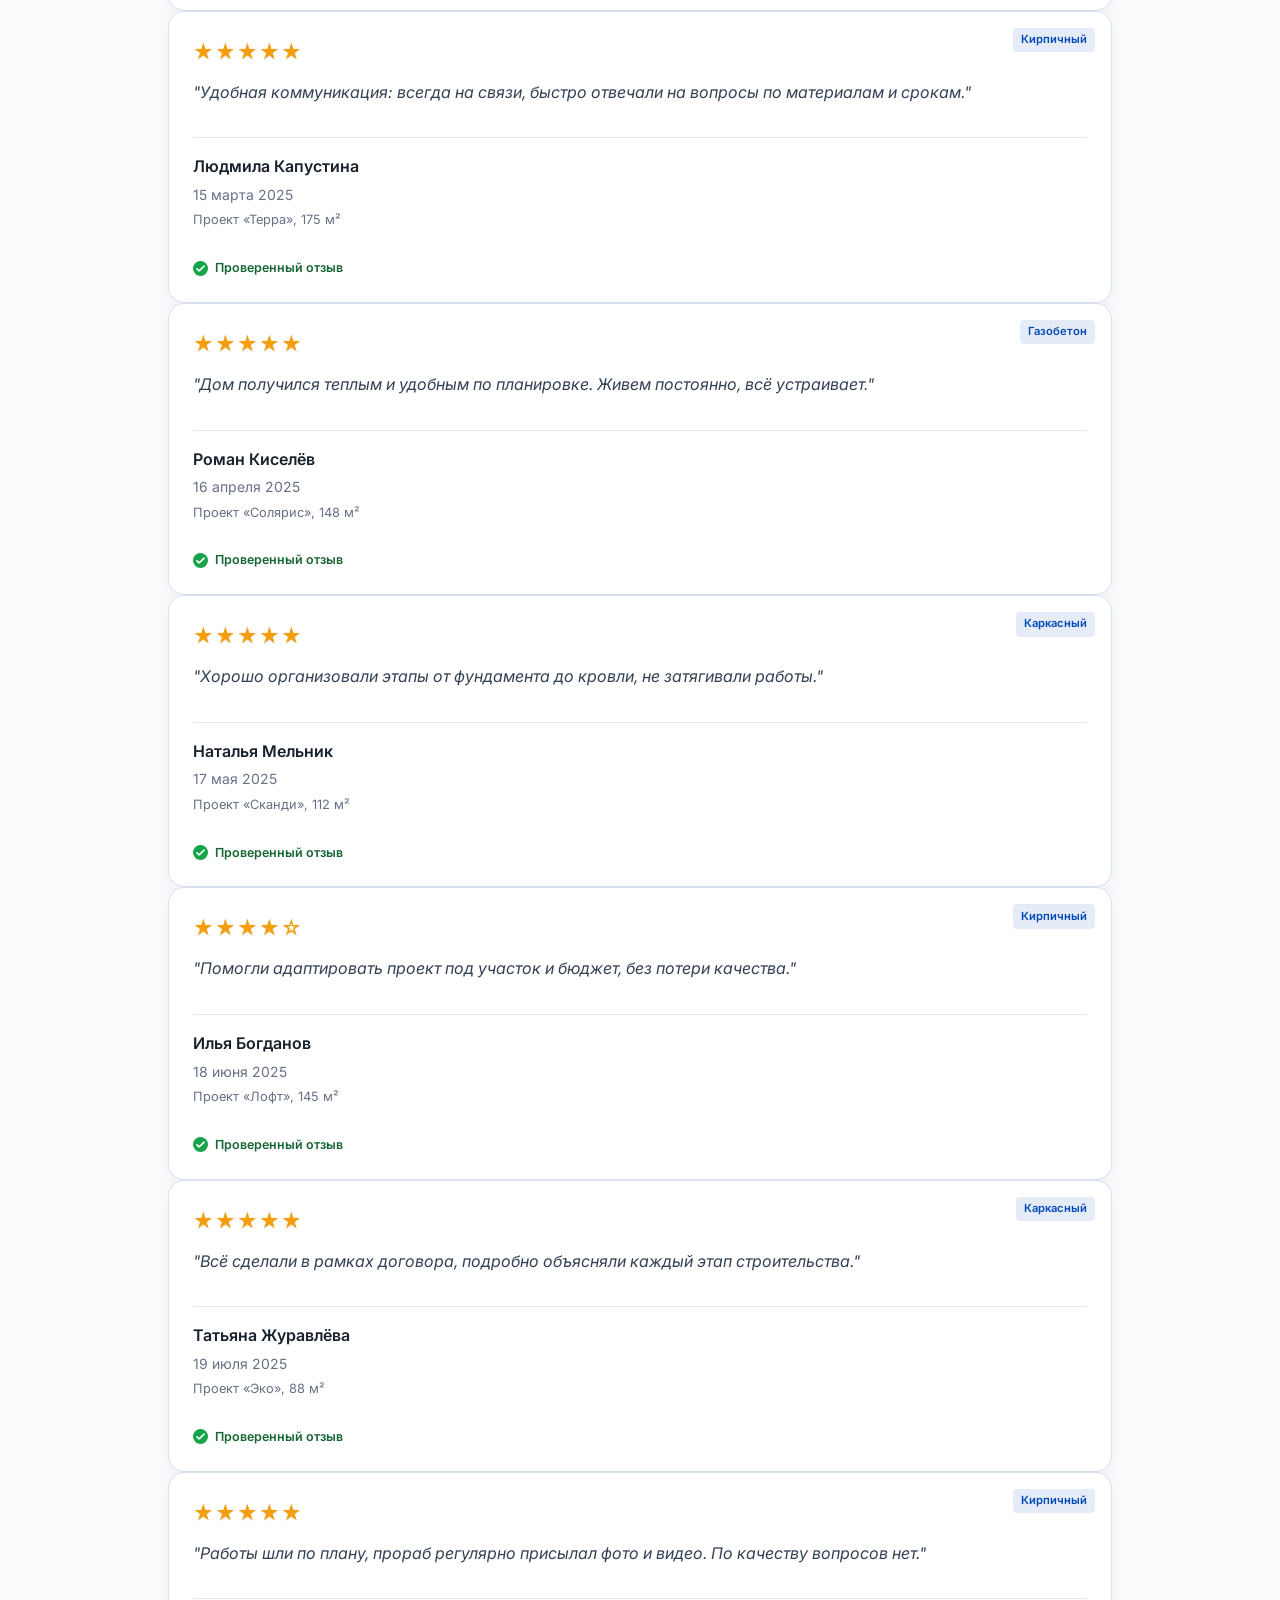
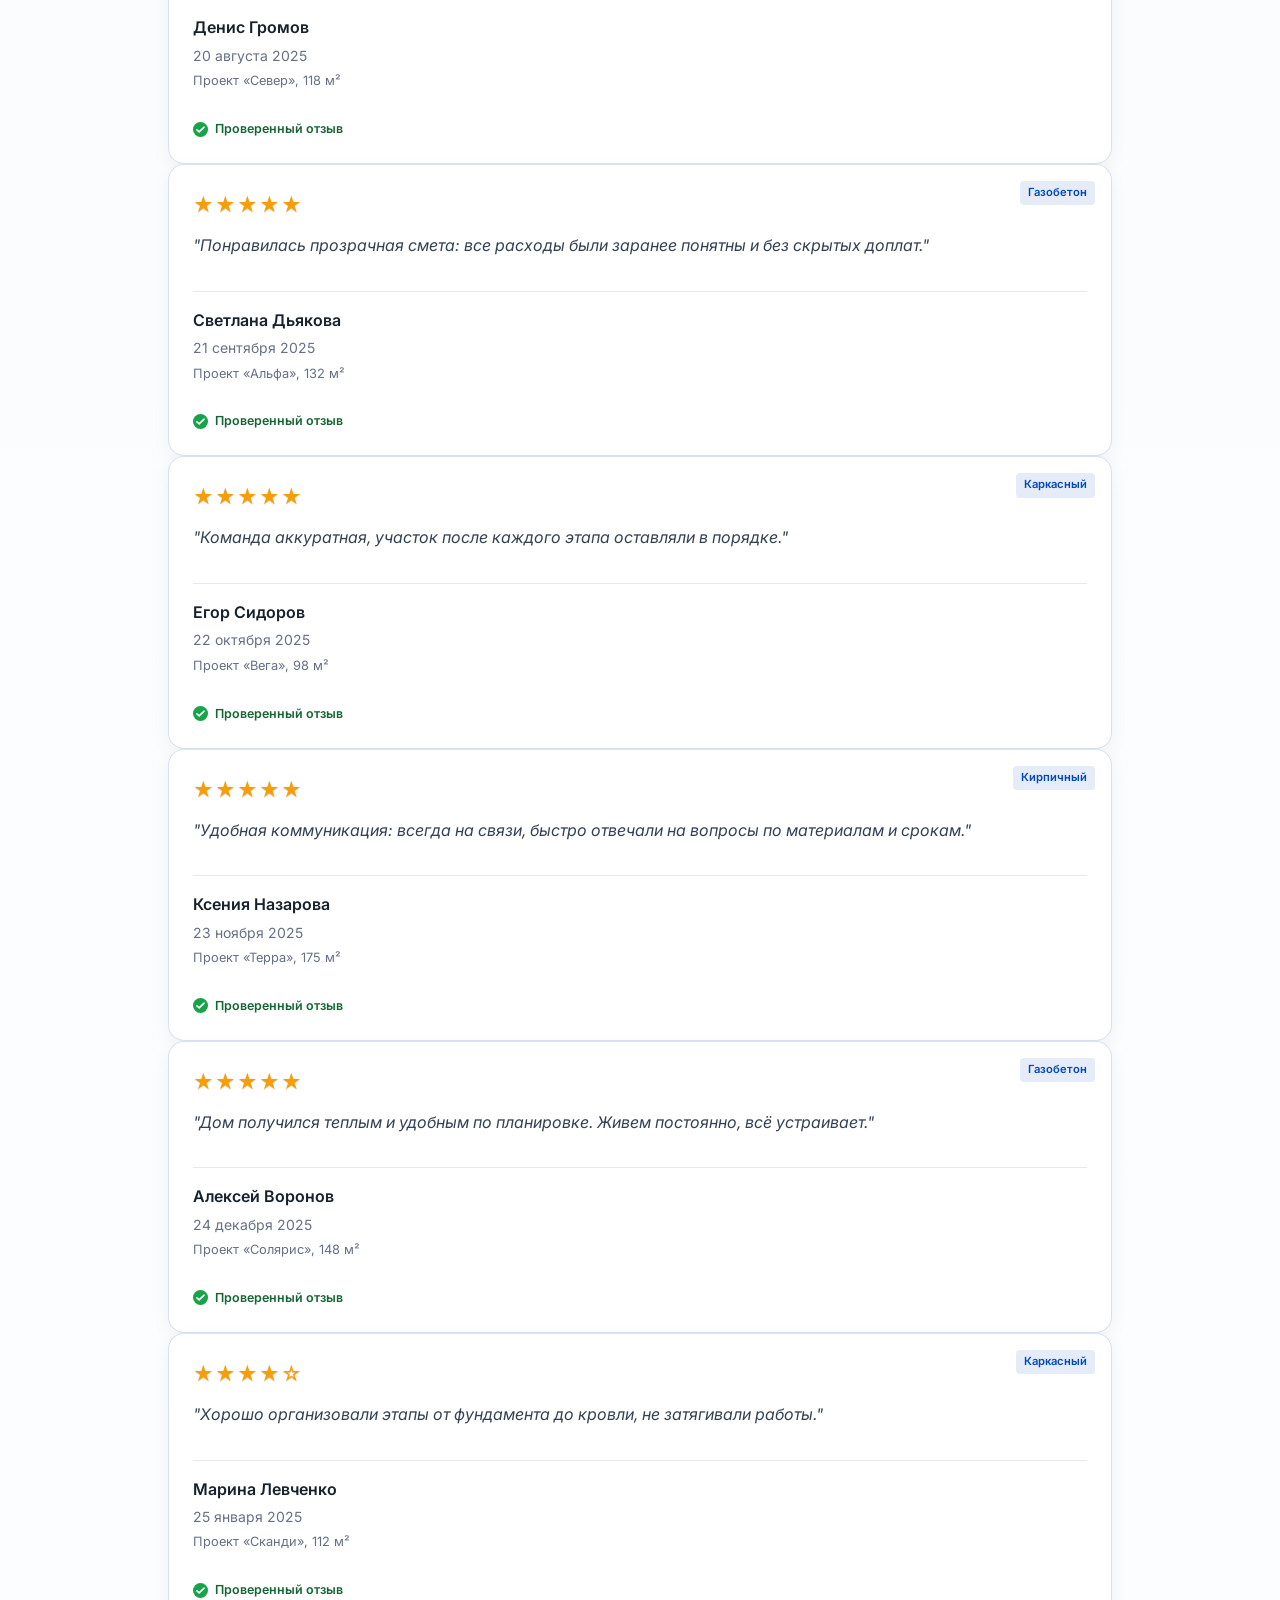
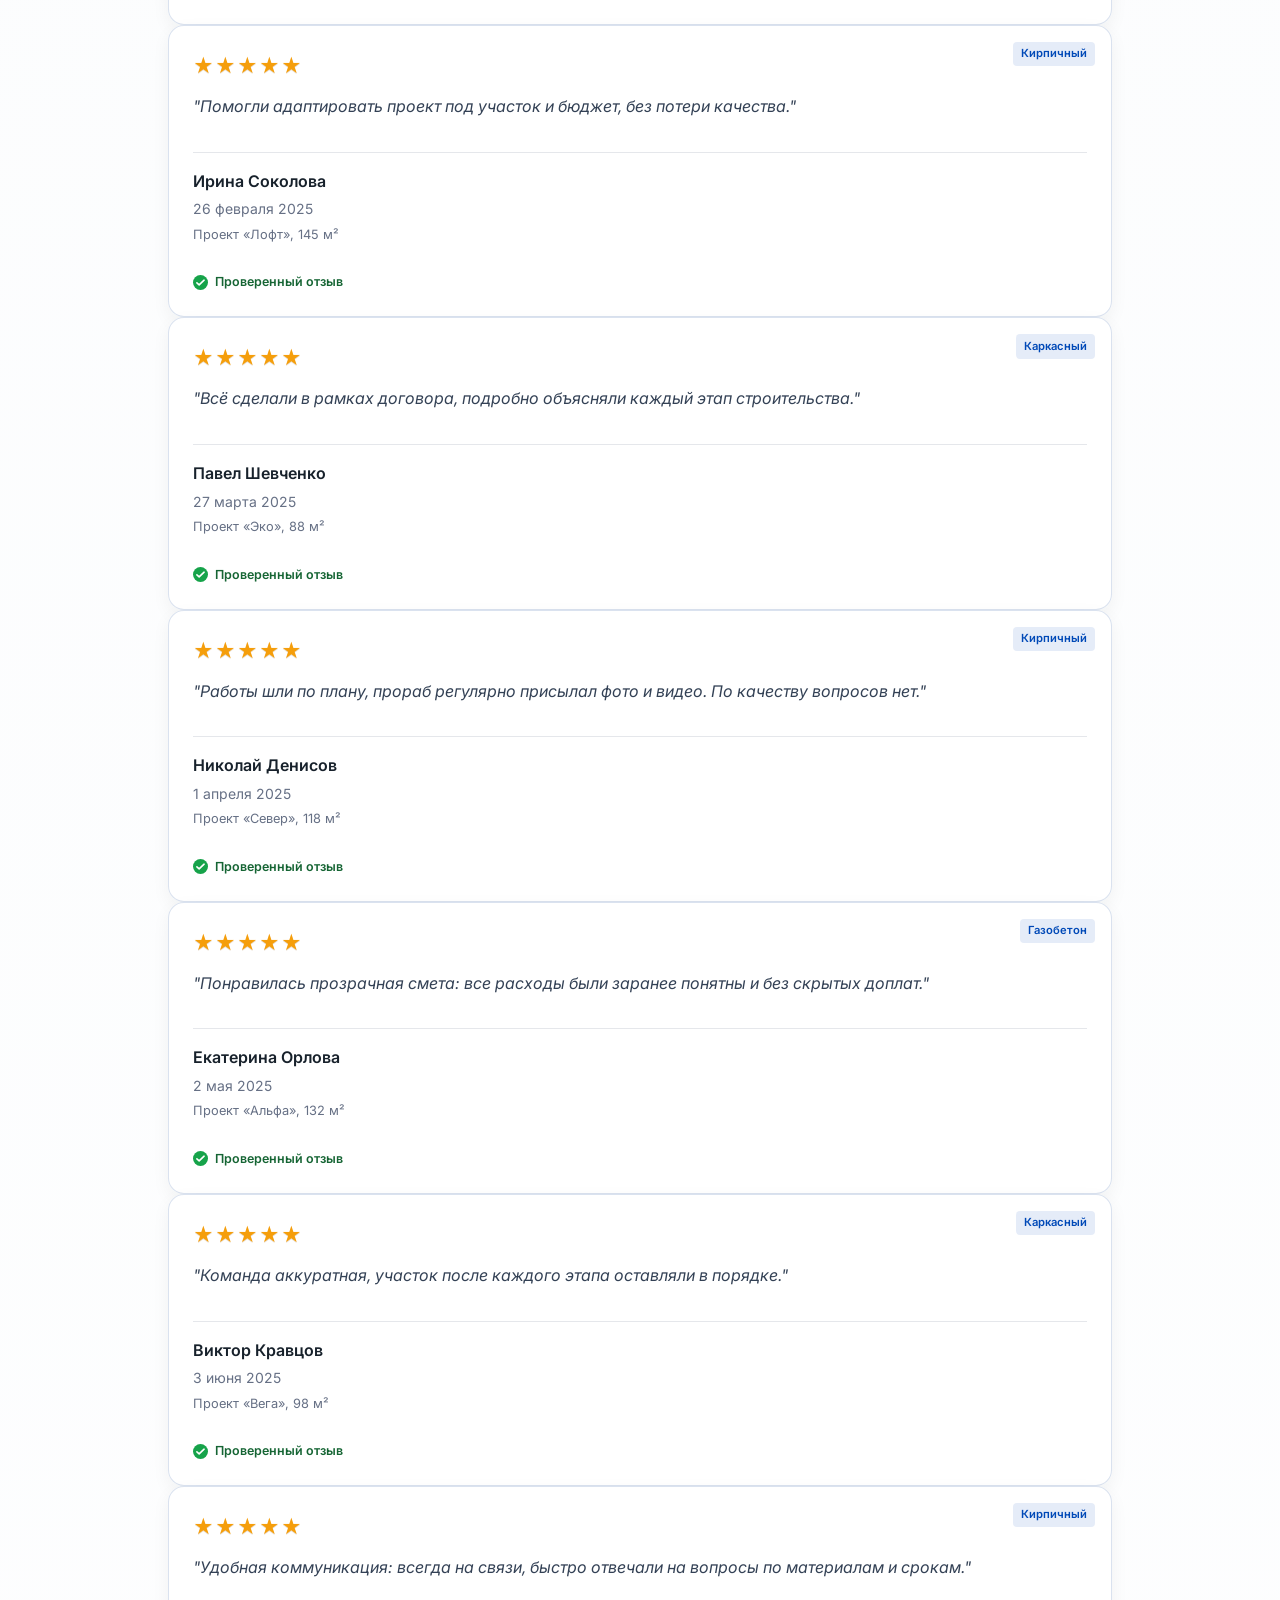
==== commit 43d53de3: "v.4" ====
--- a/index.html
+++ b/index.html
@@ -10,21 +10,21 @@
   <meta name="keywords"
     content="строительство домов в ДНР, дом под ключ Донецк, проекты частных домов, строительная компания ДНР, кирпичные дома, каркасные дома, газобетонные дома, СК-Опора" />
   <meta name="robots" content="index, follow" />
-  <!-- Updated theme color to match brutal blue palette -->
+  
   <meta name="theme-color" content="#0049b7" />
   <meta name="author" content="СК-Опора" />
   <meta name="geo.region" content="RU-DON" />
   <meta name="geo.placename" content="Донецкая Народная Республика" />
   <link rel="canonical" href="https://sk-opora.ru/" />
 
-  <!-- Favicon -->
-  <!-- Updated favicon to use brutal blue color -->
+  
+  
   <link rel="icon" type="image/svg+xml"
     href="data:image/svg+xml,%3Csvg xmlns='http://www.w3.org/2000/svg' viewBox='0 0 64 64' fill='none'%3E%3Crect width='64' height='64' rx='18' fill='%2317212b'/%3E%3Cpath d='M14 31.5 32 16l18 15.5V48a2 2 0 0 1-2 2H16a2 2 0 0 1-2-2V31.5Z' fill='%230049b7'/%3E%3Cpath d='M24 50V35h16v15' stroke='white' stroke-width='4' stroke-linejoin='round'/%3E%3C/svg%3E">
   <link rel="apple-touch-icon"
     href="data:image/svg+xml,%3Csvg xmlns='http://www.w3.org/2000/svg' viewBox='0 0 64 64' fill='none'%3E%3Crect width='64' height='64' rx='18' fill='%2317212b'/%3E%3Cpath d='M14 31.5 32 16l18 15.5V48a2 2 0 0 1-2 2H16a2 2 0 0 1-2-2V31.5Z' fill='%230049b7'/%3E%3Cpath d='M24 50V35h16v15' stroke='white' stroke-width='4' stroke-linejoin='round'/%3E%3C/svg%3E">
 
-  <!-- Open Graph -->
+  
   <meta property="og:title" content="Строительство частных домов под ключ в ДНР" />
   <meta property="og:description"
     content="Бесплатная консультация и выезд на участок. Фиксированная смета и гарантия до 5 лет. Более 200 реализованных проектов." />
@@ -36,39 +36,39 @@
   <meta property="og:locale" content="ru_RU" />
   <meta property="og:site_name" content="Название компании" />
 
-  <!-- Twitter Card -->
+  
   <meta name="twitter:card" content="summary_large_image" />
   <meta name="twitter:title" content="Строительство частных домов под ключ в ДНР" />
   <meta name="twitter:description" content="Бесплатная консультация и выезд на участок. Гарантия до 5 лет." />
   <meta name="twitter:image" content="https://sk-opora.ru/images/bg-2.JPG" />
 
-  <!-- Telegram / VK / Facebook Open Graph -->
+  
   <meta property="og:image:alt" content="СК-Опора - Строительство домов в ДНР" />
   <meta property="og:site_name" content="СК-Опора" />
   <meta name="vk:image" content="https://sk-opora.ru/images/bg-2.JPG" />
 
-  <!-- Preconnect -->
+  
   <link rel="preconnect" href="https://cdn.jsdelivr.net" crossorigin>
   <link rel="preconnect" href="https://fonts.googleapis.com" crossorigin>
   <link rel="preconnect" href="https://fonts.gstatic.com" crossorigin>
 
-  <!-- Preload critical images -->
+  
   <link rel="preload" as="image" href="images/bg-2.JPG">
   <link href="https://fonts.googleapis.com/css2?family=Inter:wght@400;500;600;700;800&display=swap" rel="stylesheet">
 
   <link href="https://cdn.jsdelivr.net/npm/bootstrap@5.3.3/dist/css/bootstrap.min.css" rel="stylesheet"
     integrity="sha384-QWTKZyjpPEjISv5WaRU9OFeRpok6YctnYmDr5pNlyT2bRjXh0JMhjY6hW+ALEwIH" crossorigin="anonymous">
 
-  <!-- Slick Carousel CSS -->
+  
   <link rel="stylesheet" href="https://cdn.jsdelivr.net/npm/slick-carousel@1.8.1/slick/slick.css">
   <link rel="stylesheet" href="https://cdn.jsdelivr.net/npm/slick-carousel@1.8.1/slick/slick-theme.css">
 
-  <!-- FancyBox CSS -->
+  
   <link rel="stylesheet" href="https://cdn.jsdelivr.net/npm/@fancyapps/ui@5.0/dist/fancybox/fancybox.css">
 
   <link rel="stylesheet" href="css/styles.css" />
 
-  <!-- Schema.org: Organization -->
+  
   <script type="application/ld+json">
 {
   "@context": "https://schema.org",
@@ -114,7 +114,7 @@
 }
 </script>
 
-  <!-- Schema.org: LocalBusiness -->
+  
   <script type="application/ld+json">
 {
   "@context": "https://schema.org",
@@ -133,7 +133,7 @@
 }
 </script>
 
-  <!-- Schema.org: FAQPage -->
+  
   <script type="application/ld+json">
 {
   "@context": "https://schema.org",
@@ -167,7 +167,7 @@
 }
 </script>
 
-  <!-- Schema.org: Service -->
+  
   <script type="application/ld+json">
 {
   "@context": "https://schema.org",
@@ -197,7 +197,7 @@
 </head>
 
 <body class="page-home" itemscope itemtype="https://schema.org/WebPage">
-  <!-- Skip to content for accessibility -->
+  
   <a href="#main-content" class="skip-link visually-hidden-focusable">Перейти к основному содержимому</a>
 
   <header class="header" role="banner">
@@ -237,7 +237,7 @@
   </header>
 
   <main id="main-content" role="main">
-    <!-- Hero Section -->
+    
     <section id="home" class="hero hero--bg-image py-5 py-lg-6"
       style="background-image: url('images/bg-2.JPG'); background-size: cover; background-position: center;"
       aria-labelledby="hero-heading">
@@ -299,7 +299,7 @@
       </div>
     </section>
 
-    <!-- About Section -->
+    
     <section id="about" class="section py-5" aria-labelledby="about-heading" itemscope
       itemtype="https://schema.org/Organization">
       <div class="container">
@@ -394,8 +394,8 @@
                   <span class="showcase-band__metric-label">Площадь одного из самых популярных проектов</span>
                 </div>
                 <div class="showcase-band__metric">
-                  <span class="showcase-band__metric-value">4.5 месяца</span>
-                  <span class="showcase-band__metric-label">Средний срок строительства коробки без затяжек</span>
+                  <span class="showcase-band__metric-value">4,5 месяца</span>
+                  <span class="showcase-band__metric-label">Средний срок строительства дома под ключ без затяжек</span>
                 </div>
                 <div class="showcase-band__quote">
                   <p class="mb-0">Продуманный дом должен хорошо смотреться и на участке, и в повседневной жизни. Поэтому
@@ -409,7 +409,7 @@
       </div>
     </section>
 
-    <!-- House Types Section -->
+    
     <section id="house-types" class="section section--alt py-5" aria-labelledby="types-heading">
       <div class="container">
         <header class="section-header text-center mb-5">
@@ -466,7 +466,7 @@
       </div>
     </section>
 
-    <!-- Projects Section -->
+    
     <section id="projects" class="section py-5" aria-labelledby="projects-heading">
       <div class="container">
         <header class="section-header text-center mb-5">
@@ -589,7 +589,7 @@
       </div>
     </section>
 
-    <!-- CTA Section -->
+    
     <section class="section section--cta py-5" aria-labelledby="cta-heading">
       <div class="container">
         <div class="row align-items-center g-4">
@@ -628,7 +628,7 @@
       </div>
     </section>
 
-    <!-- Services Section -->
+    
     <section id="services" class="section py-5" aria-labelledby="services-heading">
       <div class="container">
         <header class="section-header text-center mb-5">
@@ -761,7 +761,7 @@
       </div>
     </section>
 
-    <!-- Steps Section -->
+    
     <section id="steps" class="section section--alt py-5" aria-labelledby="steps-heading">
       <div class="container">
         <header class="section-header text-center mb-5">
@@ -817,7 +817,7 @@
       </div>
     </section>
 
-    <!-- Why Choose Us Section -->
+    
     <section class="section py-5" aria-labelledby="why-us-heading">
       <div class="container">
         <header class="section-header text-center mb-5">
@@ -911,7 +911,7 @@
       </div>
     </section>
 
-    <!-- Build Request Section -->
+    
     <section class="section build-section py-5" aria-labelledby="build-heading">
       <div class="container">
         <div class="build-section__panel">
@@ -968,7 +968,7 @@
       </div>
     </section>
 
-    <!-- Portfolio Section -->
+    
     <section id="portfolio" class="section section--alt py-5" aria-labelledby="portfolio-heading">
       <div class="container">
         <header class="section__header text-center mb-4">
@@ -1033,7 +1033,7 @@
       </div>
     </section>
 
-    <!-- Advantages Section -->
+    
     <section id="advantages" class="section py-5" aria-labelledby="advantages-heading">
       <div class="container">
         <header class="section-header text-center mb-5">
@@ -1126,7 +1126,7 @@
       </div>
     </section>
 
-    <!-- Reviews Section -->
+    
     <section id="reviews" class="section section--alt py-5" aria-labelledby="reviews-heading">
       <div class="container">
         <header class="section-header text-center mb-5">
@@ -1144,7 +1144,7 @@
                   <span aria-hidden="true">★★★★★</span>
                 </div>
                 <blockquote class="card-review-text" itemprop="reviewBody">
-                  <p class="mb-0">"Заказывали проект «Север». Дом построили точно в срок за 4.5 месяца. Смета не выросла
+                  <p class="mb-0">"Заказывали проект «Север». Дом под ключ построили точно в срок за 4,5 месяца. Смета не выросла
                     ни на рубль. Прораб всегда был на связи, присылали фотоотчёты каждую неделю. Качеством довольны —
                     живём уже второй год, никаких нареканий!"</p>
                 </blockquote>
@@ -1251,7 +1251,18 @@
       </div>
     </section>
 
-    <!-- Trust Badges Section -->
+    
+    <section id="construction-sites" class="section py-5" aria-labelledby="construction-sites-heading">
+      <div class="container">
+        <header class="section-header text-center mb-5">
+          <h2 id="construction-sites-heading" class="section-title">Строящиеся объекты</h2>
+          <p class="text-muted">Актуальные адреса и готовность домов, которые сейчас в работе</p>
+        </header>
+        <div id="constructionSitesList" class="construction-sites-grid" role="list" aria-live="polite"></div>
+      </div>
+    </section>
+
+    
     <section class="section py-5" aria-labelledby="trust-heading">
       <div class="container">
         <header class="section-header text-center mb-5">
@@ -1307,7 +1318,7 @@
       </div>
     </section>
 
-    <!-- FAQ Section -->
+    
     <section id="faq" class="section py-5" aria-labelledby="faq-heading">
       <div class="container">
         <header class="section-header text-center mb-5">
@@ -1398,7 +1409,7 @@
       </div>
     </section>
 
-    <!-- Contacts Section -->
+    
     <section id="contacts" class="section section--alt py-5" aria-labelledby="contacts-heading">
       <div class="container">
         <header class="section-header text-center mb-5">
@@ -1460,11 +1471,11 @@
                   </li>
                 </ul>
 
-                <!-- Live Stats -->
+                
                 <div class="contact-live-stat mt-4">
                   <div class="contact-live-stat__header">
                     <span class="contact-live-stat__dot" aria-hidden="true"></span>
-                    <strong class="contact-live-stat__value">23 дома</strong>
+                    <strong class="contact-live-stat__value">6 домов</strong>
                     <span class="contact-live-stat__label">сейчас строится</span>
                   </div>
                   <p class="contact-live-stat__text mb-0">Работаем без простоев и параллельно ведём несколько объектов
@@ -1528,7 +1539,7 @@
             </div>
           </div>
         </div>
-        <!-- Map -->
+        
         <div class="contact-map mt-4" aria-label="Карта с расположением офиса">
           <div class="contact-map__inner">
             <iframe class="contact-map__frame"
@@ -1545,7 +1556,7 @@
       </div>
     </section>
 
-    <!-- Final CTA Section -->
+    
     <section class="section section--cta py-5" aria-labelledby="final-cta-heading">
       <div class="container">
         <div class="row align-items-center g-4">
@@ -1567,7 +1578,7 @@
     </section>
   </main>
 
-  <!-- Footer -->
+  
   <footer class="footer py-5" role="contentinfo">
     <div class="container">
       <div class="row g-4">
@@ -1658,7 +1669,7 @@
     </div>
   </footer>
 
-  <!-- Floating contact button with popup -->
+  
   <div class="contact-floating">
     <button class="contact-floating-main" aria-label="Связаться с нами" aria-expanded="false">
       <svg viewBox="0 0 24 24" fill="currentColor" xmlns="http://www.w3.org/2000/svg">
@@ -1690,7 +1701,7 @@
     </div>
   </div>
 
-  <!-- Cookie Banner -->
+  
   <div class="cookie-banner" id="cookieBanner" role="alert" aria-live="polite">
     <div class="cookie-banner__content">
       <p class="cookie-banner__text">
@@ -1705,7 +1716,7 @@
     </div>
   </div>
 
-  <!-- Callback Modal -->
+  
   <div class="modal fade" id="callbackModal" tabindex="-1" aria-labelledby="callbackModalTitle" aria-hidden="true">
     <div class="modal-dialog modal-dialog-centered">
       <div class="modal-content">
@@ -1738,7 +1749,7 @@
     </div>
   </div>
 
-  <!-- Portfolio Modal -->
+  
   <div class="modal fade" id="portfolioModal" tabindex="-1" aria-labelledby="portfolioModalTitle" aria-hidden="true">
     <div class="modal-dialog modal-dialog-centered modal-lg">
       <div class="modal-content">
@@ -1773,7 +1784,7 @@
     </div>
   </div>
 
-  <!-- Service Modal -->
+  
   <div class="modal fade" id="serviceModal" tabindex="-1" aria-labelledby="serviceModalTitle" aria-hidden="true">
     <div class="modal-dialog modal-dialog-centered">
       <div class="modal-content">
@@ -1804,7 +1815,7 @@
     </div>
   </div>
 
-  <!-- Success Toast -->
+  
   <div class="toast-container position-fixed bottom-0 end-0 p-3">
     <div id="formSuccessToast" class="toast align-items-center text-bg-success border-0" role="alert"
       aria-live="assertive" aria-atomic="true">
@@ -1819,7 +1830,7 @@
     </div>
   </div>
 
-  <!-- Error Toast -->
+  
   <div class="toast-container position-fixed bottom-0 end-0 p-3" style="z-index: 1090;">
     <div id="formErrorToast" class="toast align-items-center text-bg-danger border-0" role="alert" aria-live="assertive"
       aria-atomic="true">
@@ -1834,7 +1845,7 @@
     </div>
   </div>
 
-  <!-- SVG Icons (hidden) -->
+  
   <svg xmlns="http://www.w3.org/2000/svg" style="display: none;">
     <symbol id="icon-phone" viewBox="0 0 16 16">
       <path
@@ -1842,7 +1853,7 @@
     </symbol>
   </svg>
 
-  <!-- Cookie Settings Modal -->
+  
   <div class="modal fade" id="cookieSettingsModal" tabindex="-1" aria-labelledby="cookieSettingsTitle"
     aria-hidden="true">
     <div class="modal-dialog modal-dialog-centered">
@@ -1922,19 +1933,19 @@
     integrity="sha384-YvpcrYf0tY3lHB60NNkmXc5s9fDVZLESaAA55NDzOxhy9GkcIdslK1eN7N6jIeHz"
     crossorigin="anonymous"></script>
 
-  <!-- jQuery -->
+  
   <script src="https://code.jquery.com/jquery-3.7.1.min.js" defer></script>
 
-  <!-- Slick Carousel -->
+  
   <script src="https://cdn.jsdelivr.net/npm/slick-carousel@1.8.1/slick/slick.min.js" defer></script>
 
-  <!-- TouchSwipe -->
+  
   <script src="https://cdnjs.cloudflare.com/ajax/libs/jquery.touchswipe/1.6.19/jquery.touchSwipe.min.js" defer></script>
 
-  <!-- FancyBox -->
+  
   <script src="https://cdn.jsdelivr.net/npm/@fancyapps/ui@5.0/dist/fancybox/fancybox.umd.js" defer></script>
 
-  <!-- Custom libraries -->
+  
   <script src="js/libs.js" defer></script>
   <script src="js/site-config.js" defer></script>
   <script src="js/main.js?v=8" defer></script>
--- a/css/styles.css
+++ b/css/styles.css
@@ -1,6 +1,4 @@
-/* ========================================
-   СК-Опора - Основные стили
-   ======================================== */
+﻿
 
 @import url('base.css');
 @import url('components.css');
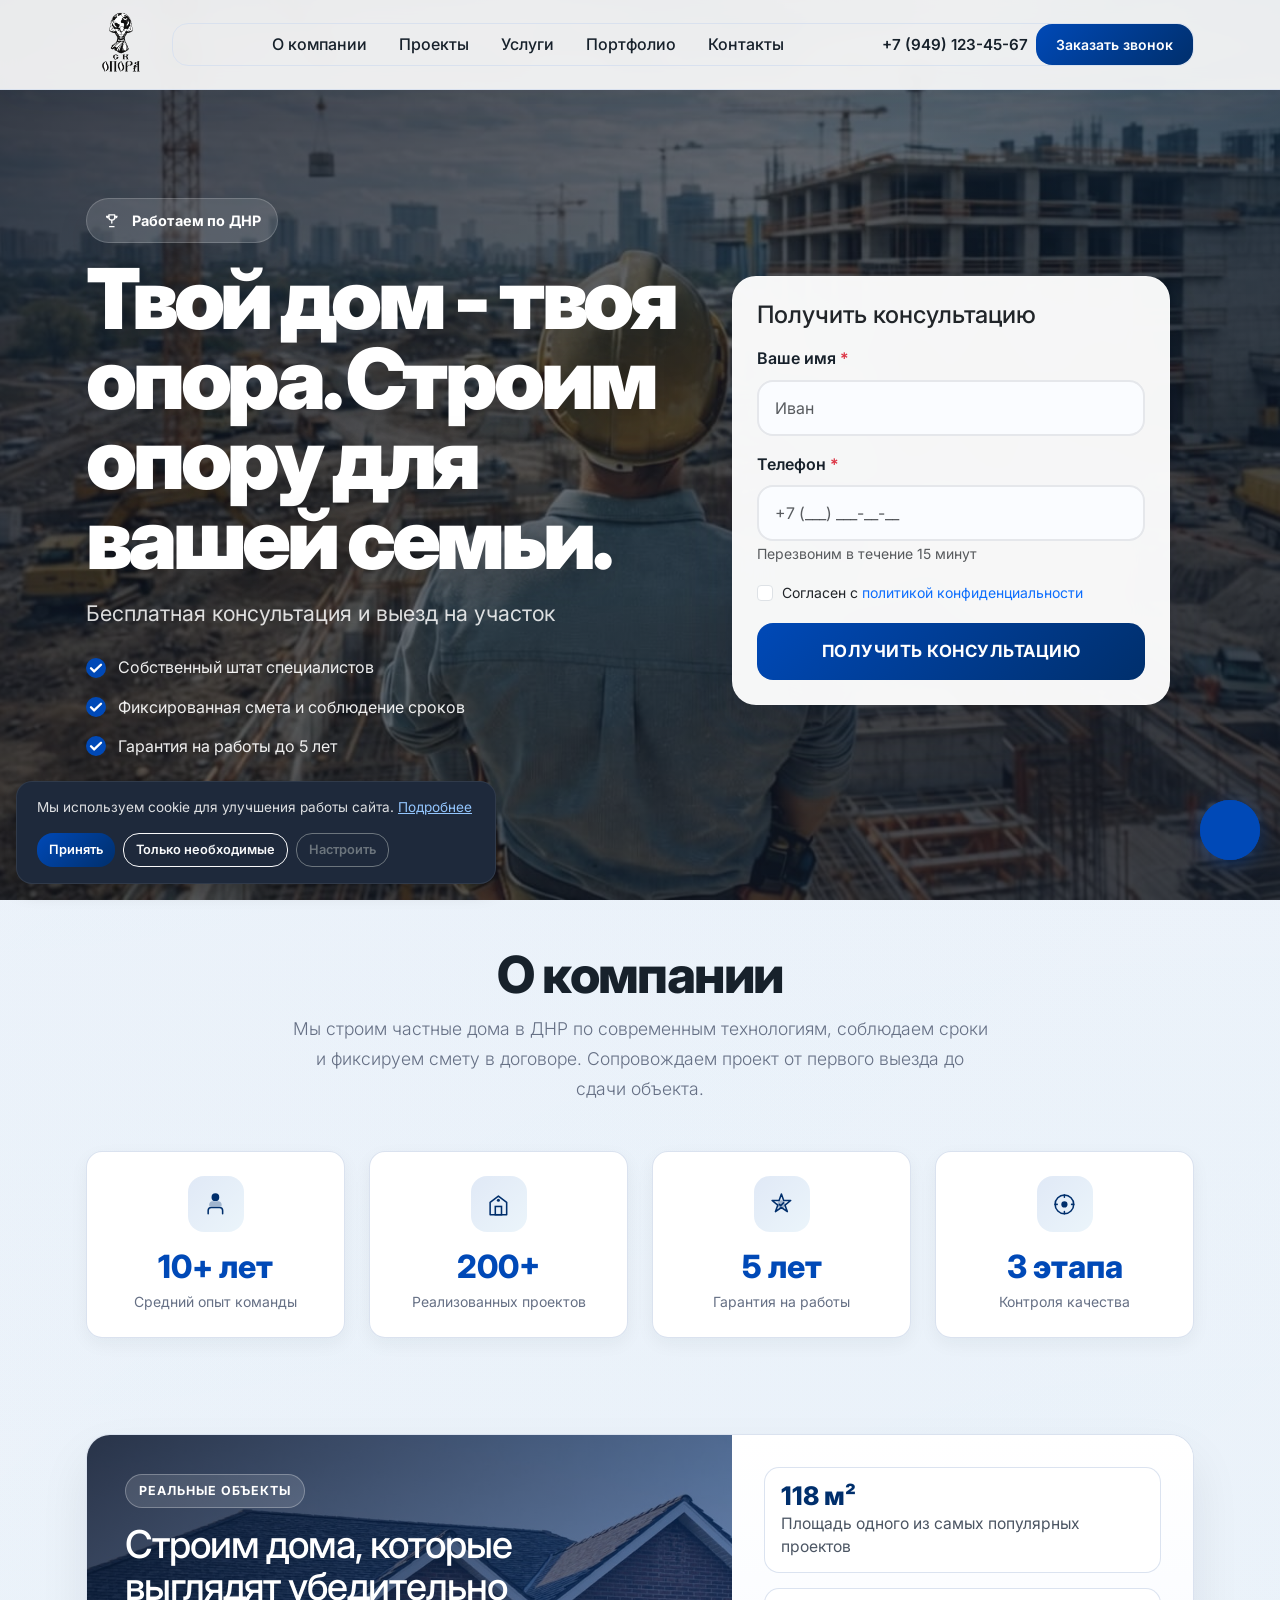
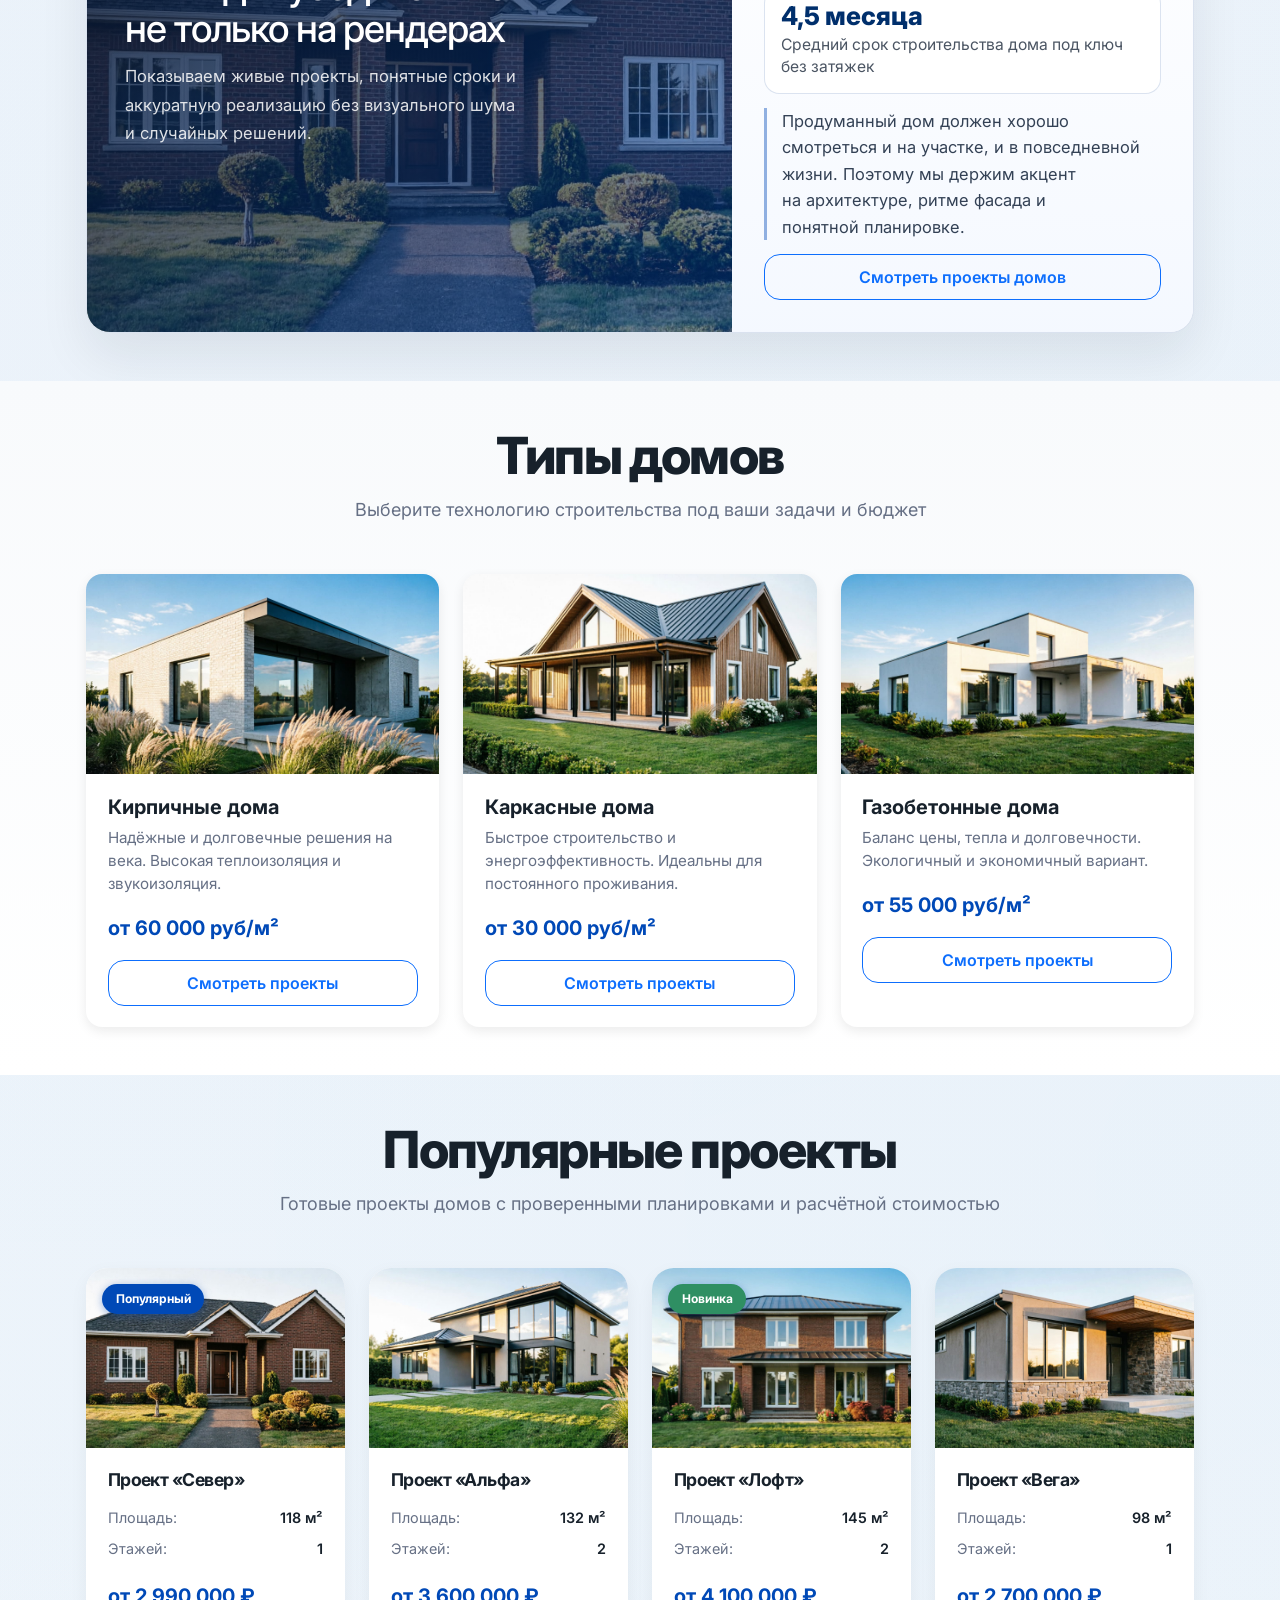
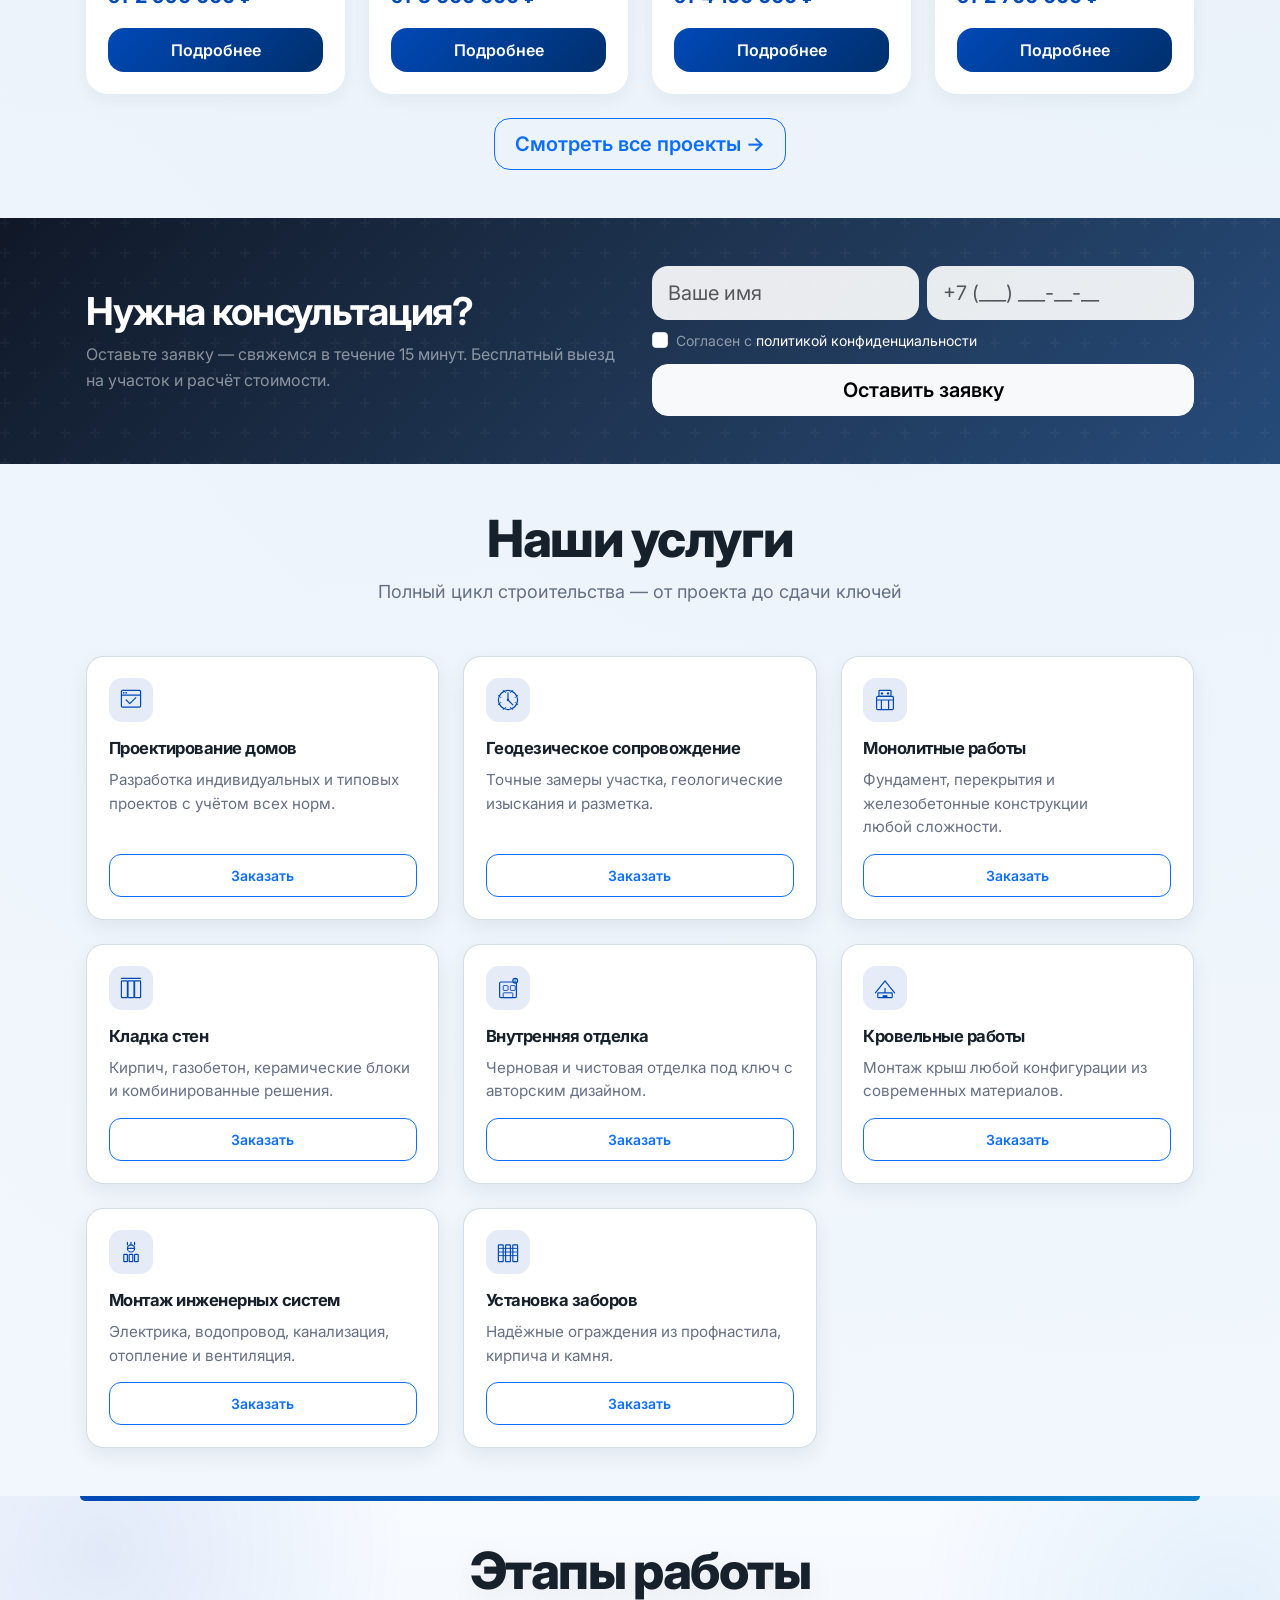
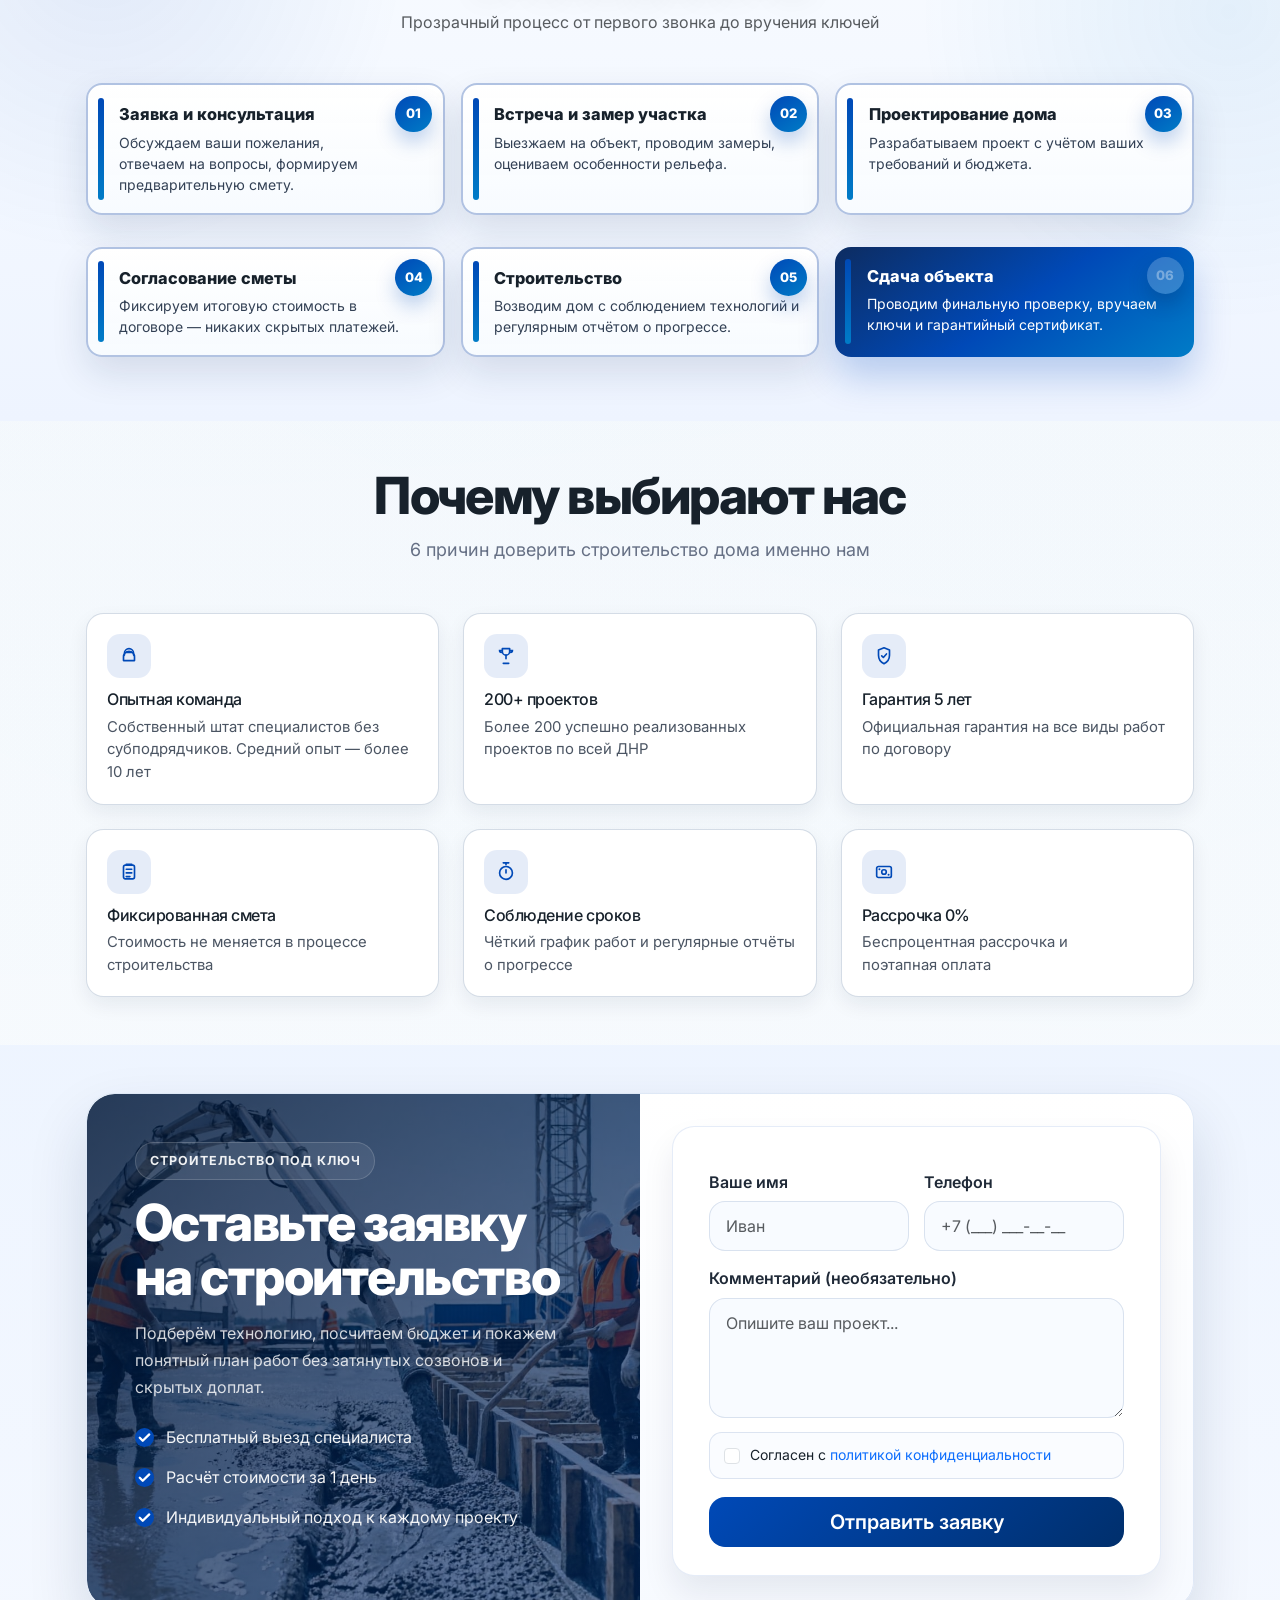
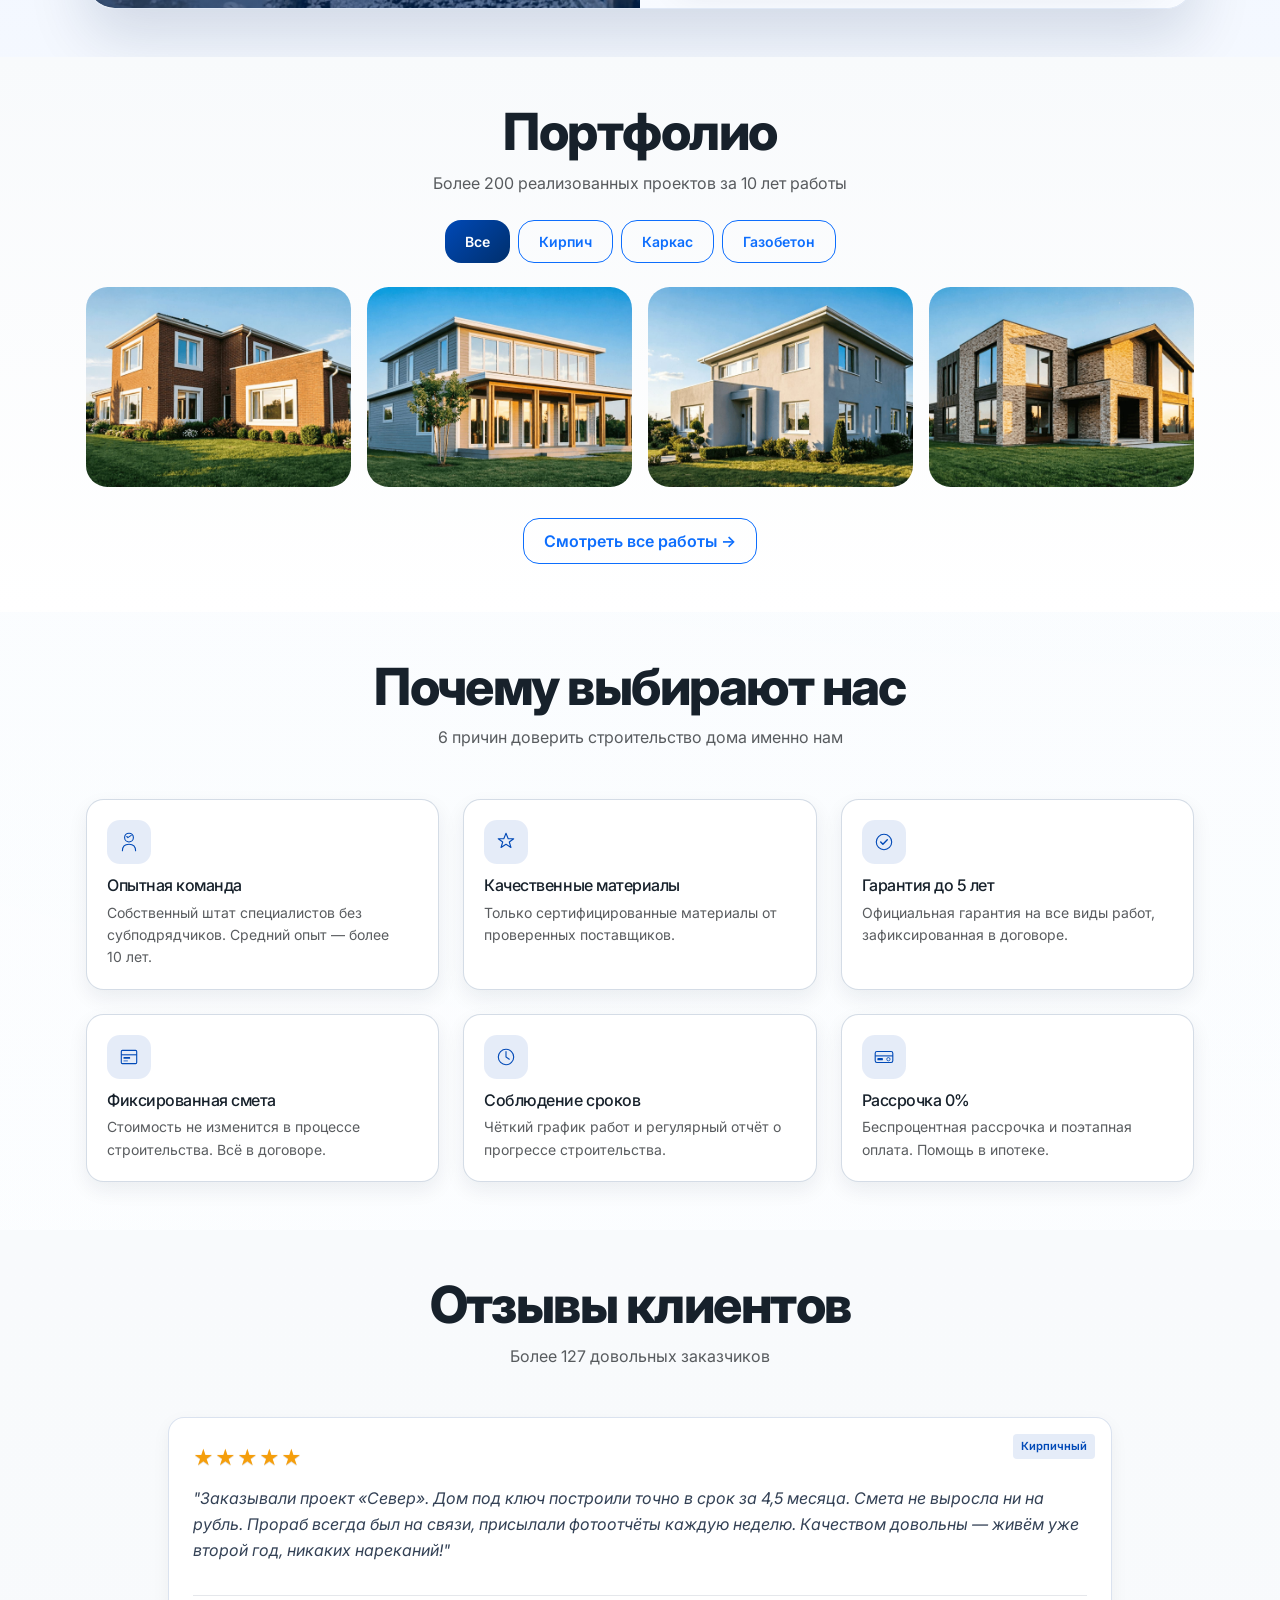
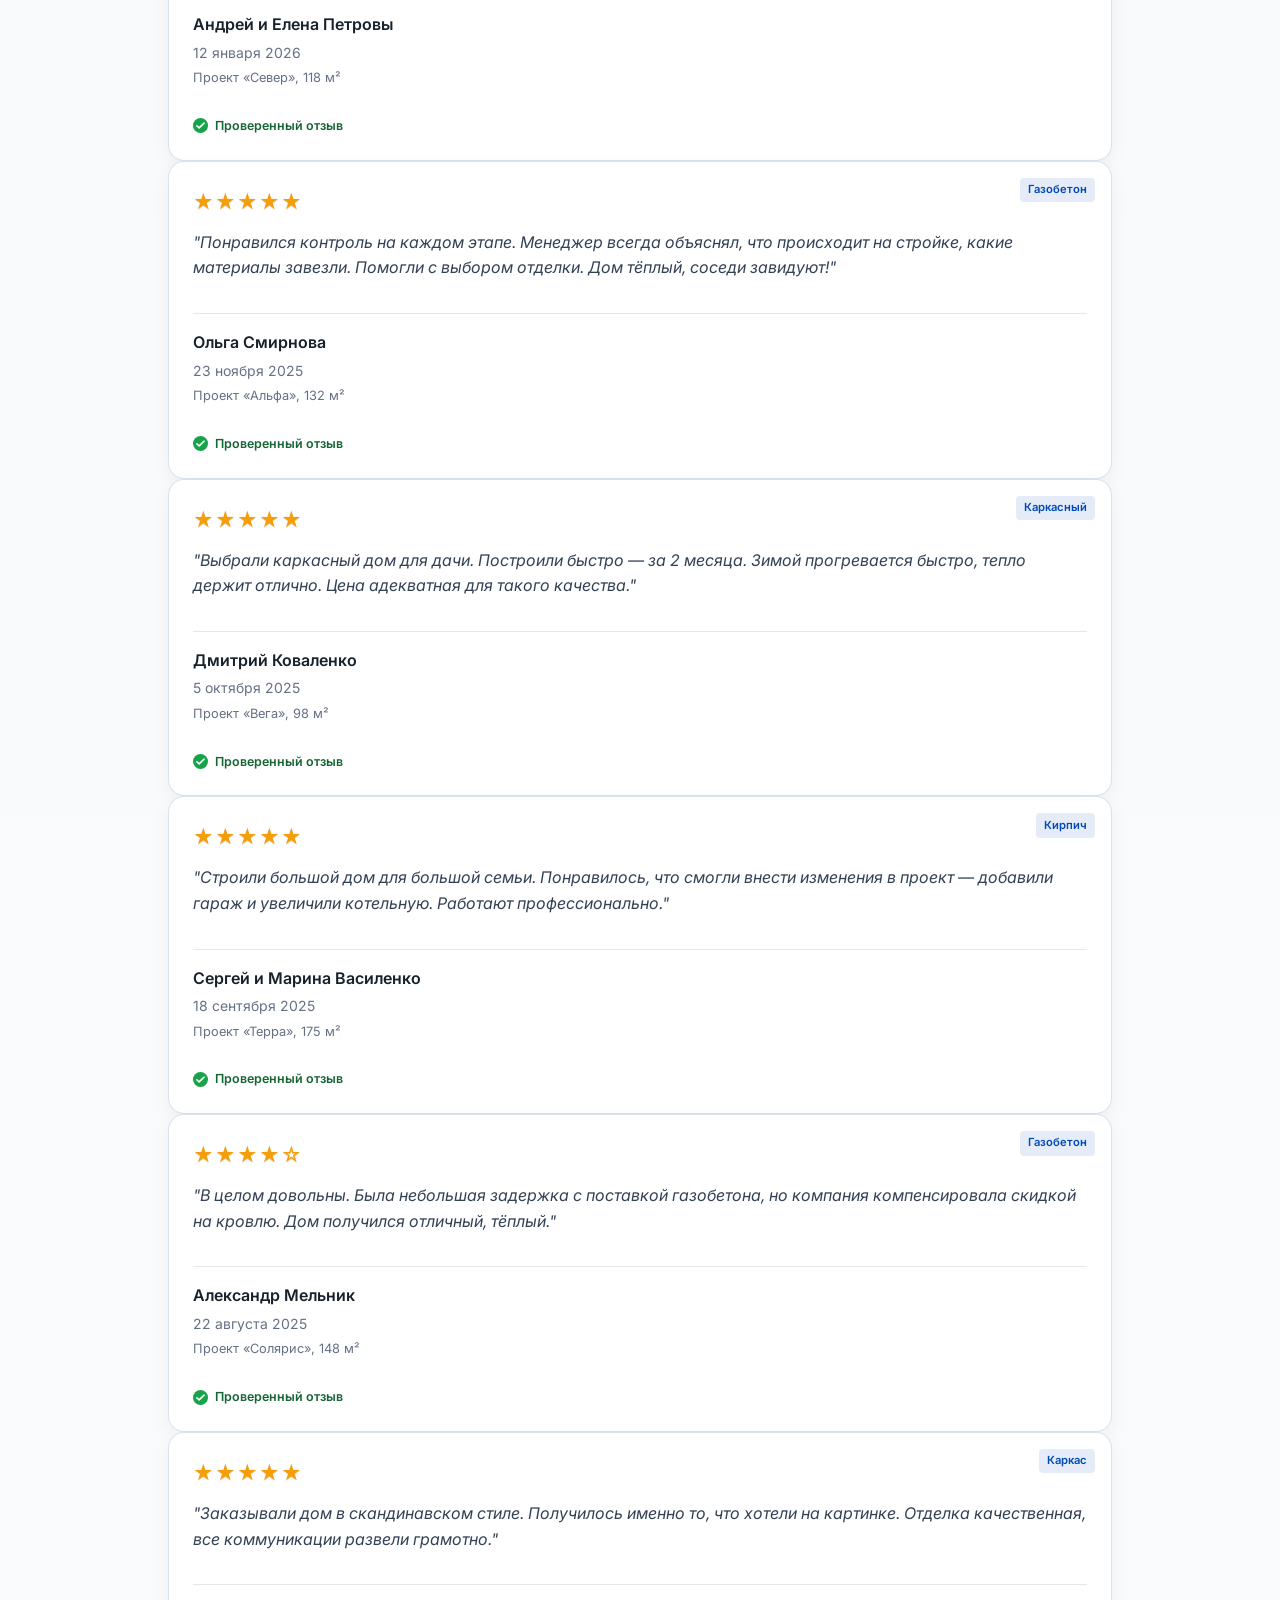
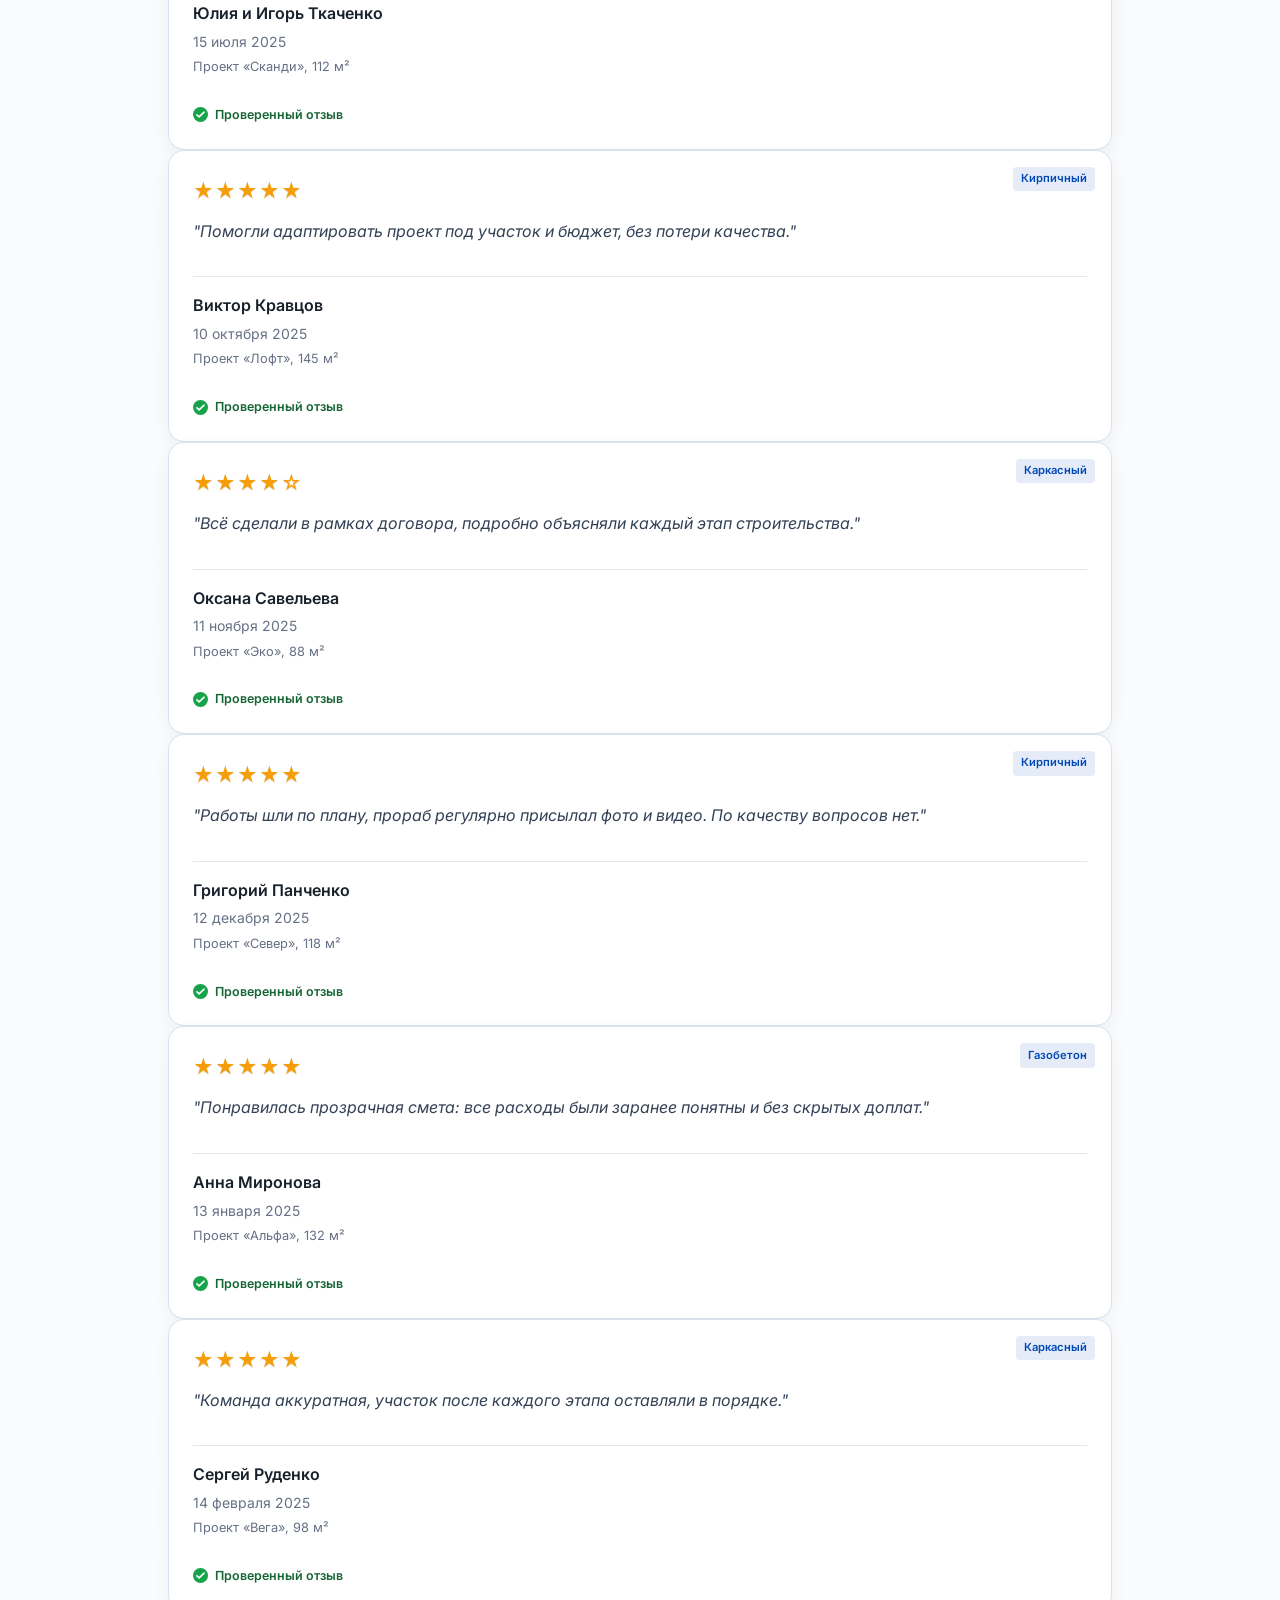
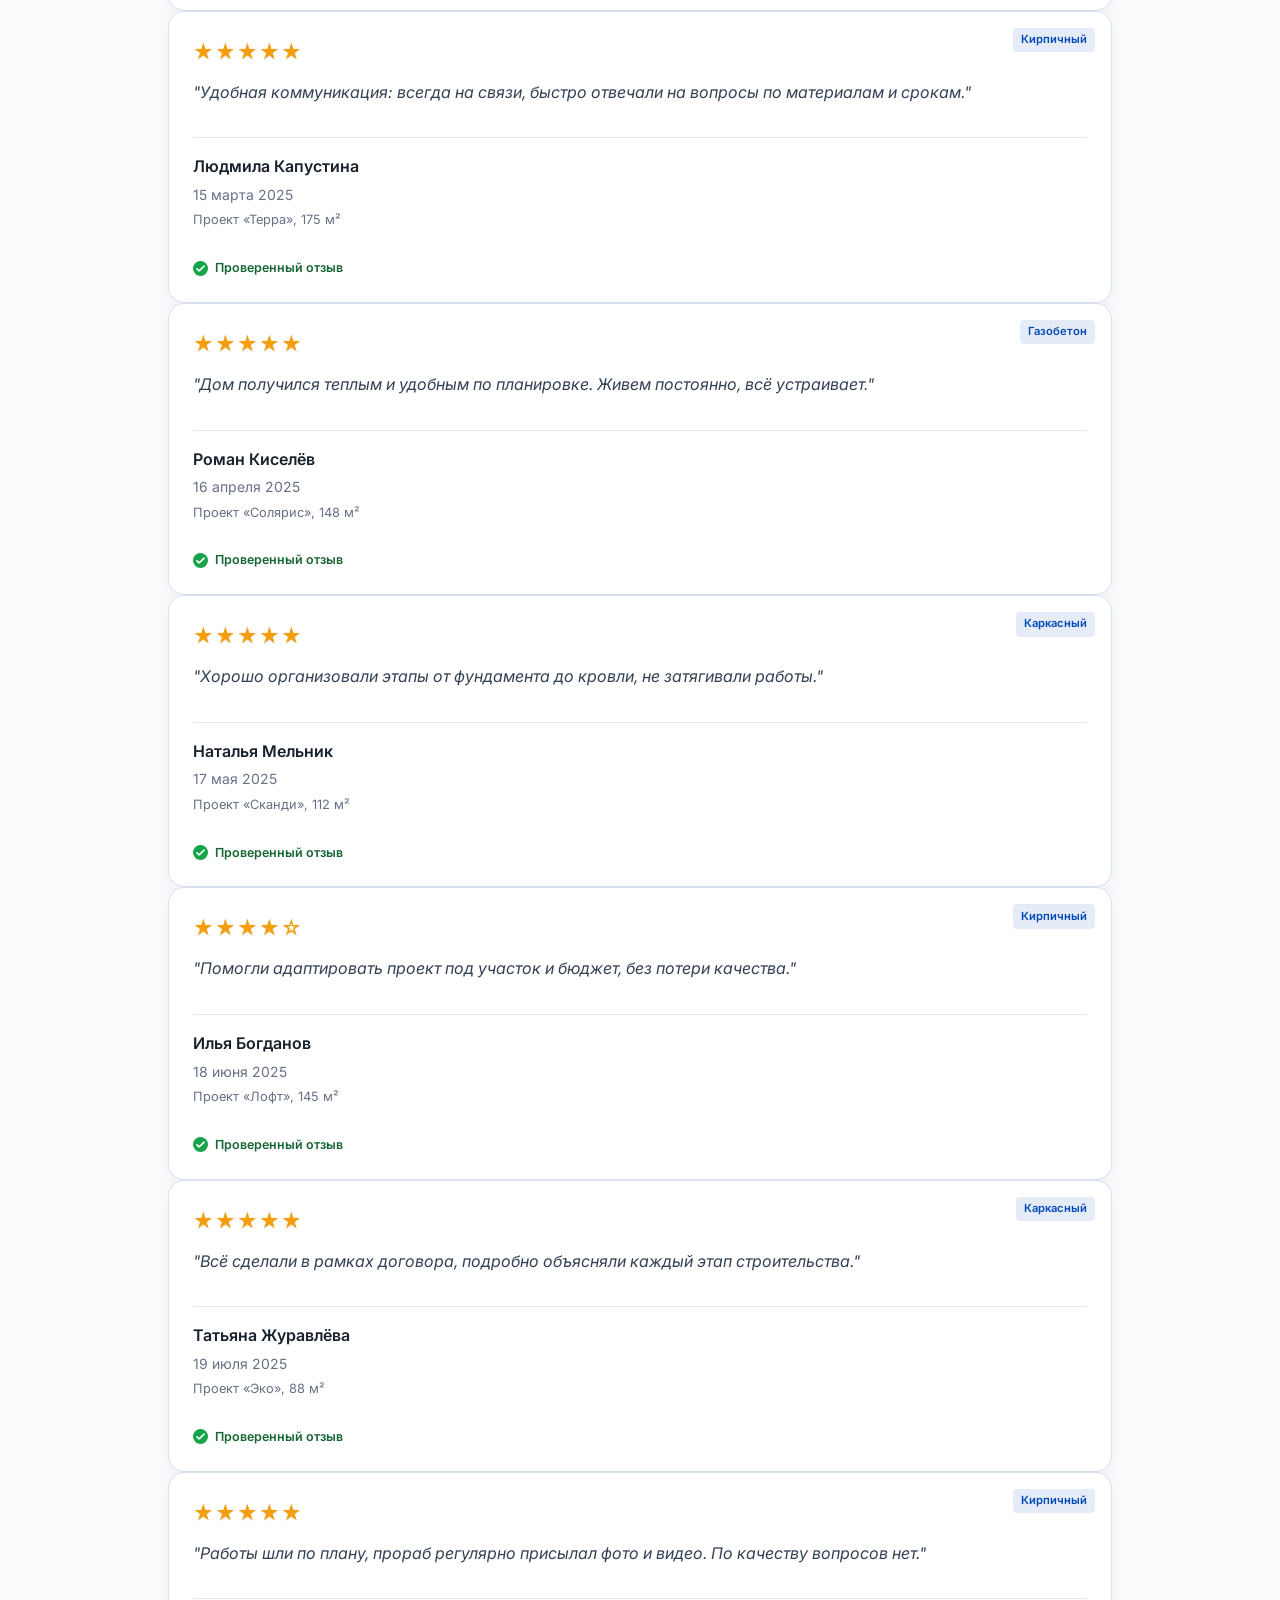
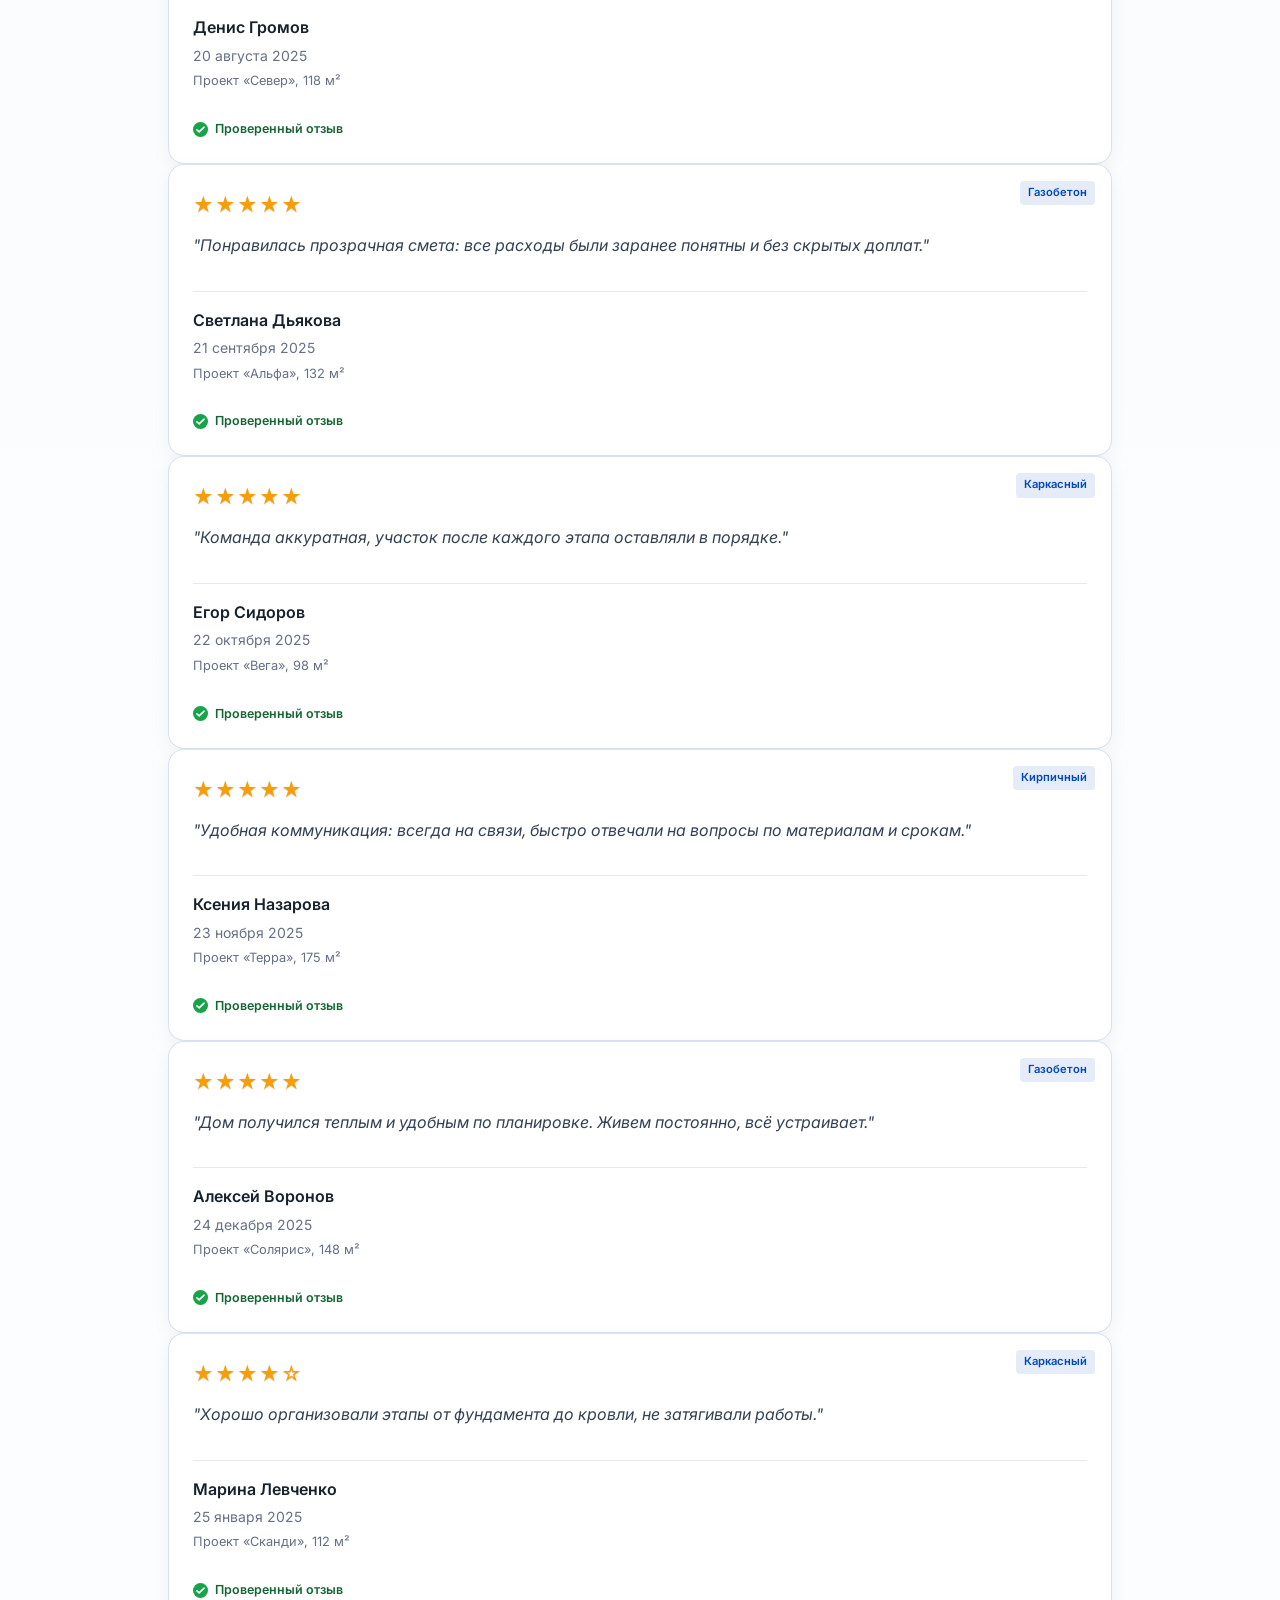
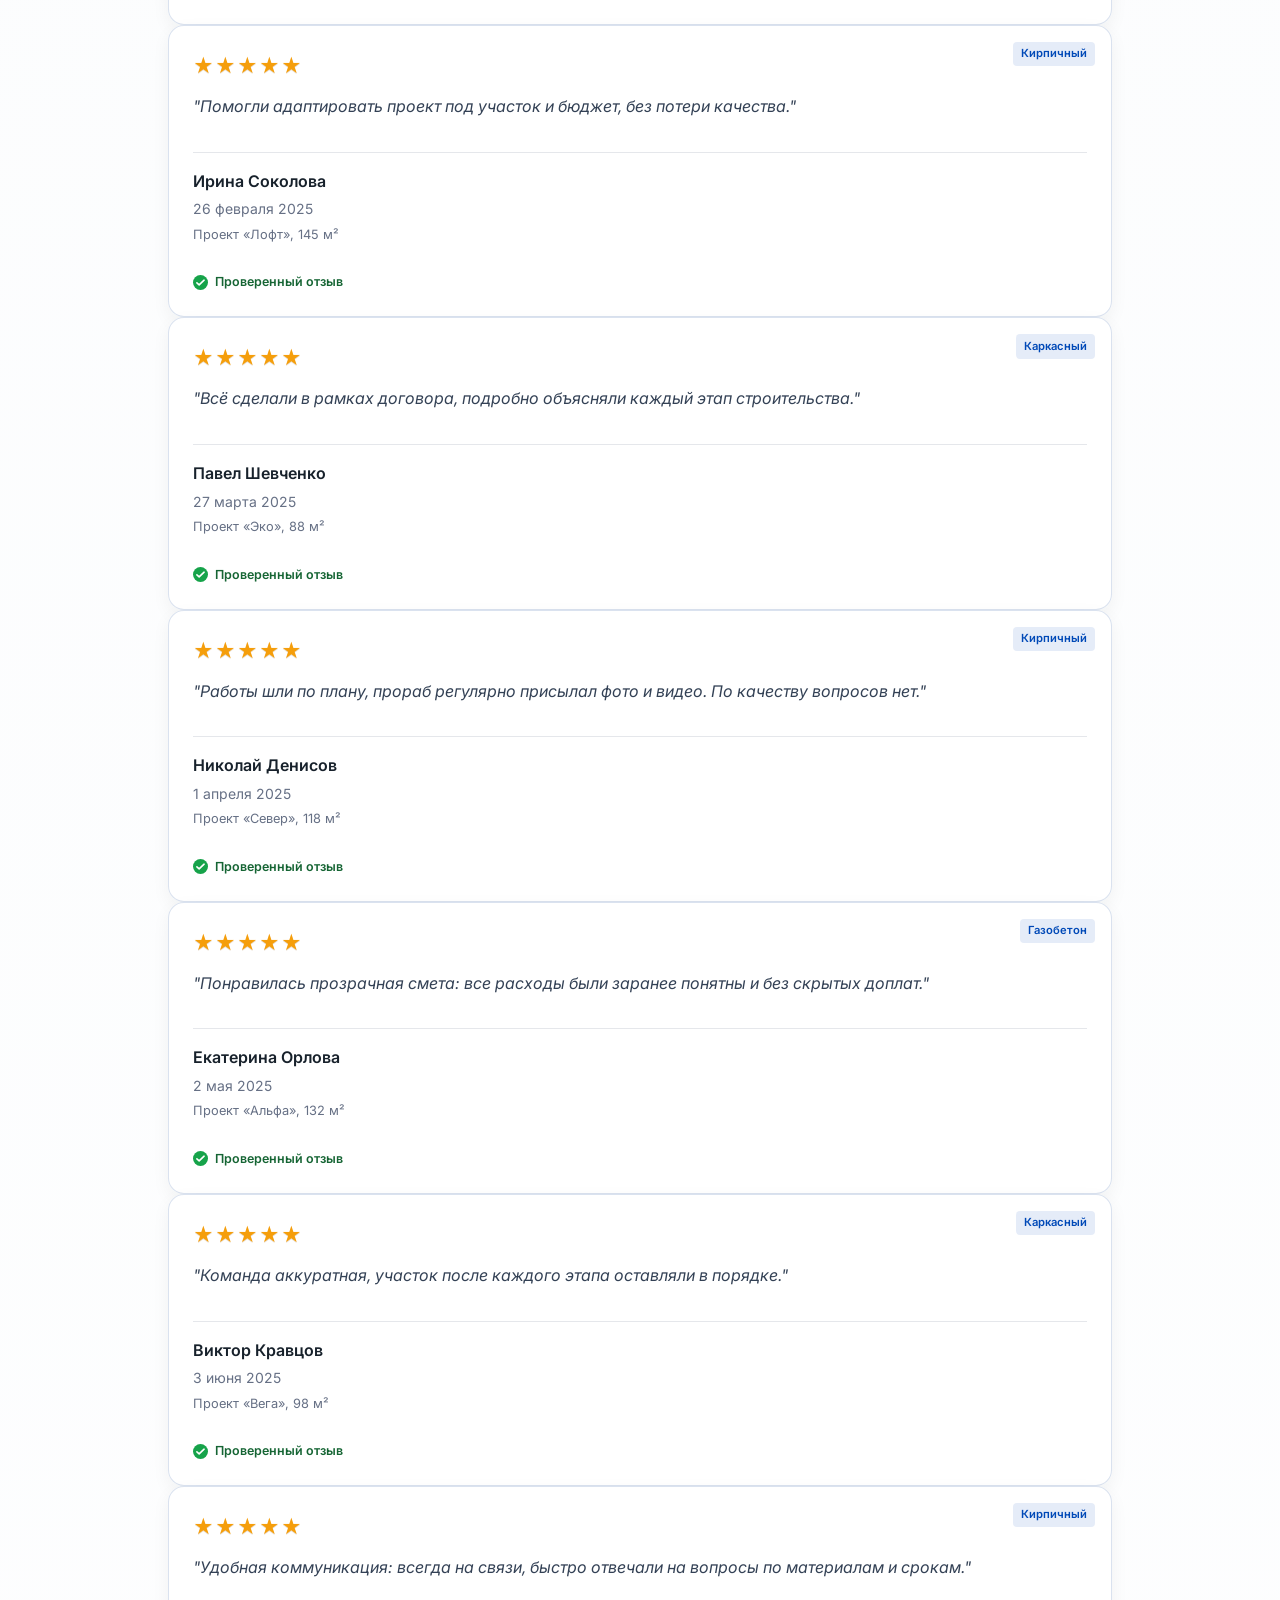
==== commit 8253dca6: "v.4,5" ====
--- a/index.html
+++ b/index.html
@@ -10,21 +10,21 @@
   <meta name="keywords"
     content="строительство домов в ДНР, дом под ключ Донецк, проекты частных домов, строительная компания ДНР, кирпичные дома, каркасные дома, газобетонные дома, СК-Опора" />
   <meta name="robots" content="index, follow" />
-  
+
   <meta name="theme-color" content="#0049b7" />
   <meta name="author" content="СК-Опора" />
   <meta name="geo.region" content="RU-DON" />
   <meta name="geo.placename" content="Донецкая Народная Республика" />
   <link rel="canonical" href="https://sk-opora.ru/" />
 
-  
-  
+
+
   <link rel="icon" type="image/svg+xml"
     href="data:image/svg+xml,%3Csvg xmlns='http://www.w3.org/2000/svg' viewBox='0 0 64 64' fill='none'%3E%3Crect width='64' height='64' rx='18' fill='%2317212b'/%3E%3Cpath d='M14 31.5 32 16l18 15.5V48a2 2 0 0 1-2 2H16a2 2 0 0 1-2-2V31.5Z' fill='%230049b7'/%3E%3Cpath d='M24 50V35h16v15' stroke='white' stroke-width='4' stroke-linejoin='round'/%3E%3C/svg%3E">
   <link rel="apple-touch-icon"
     href="data:image/svg+xml,%3Csvg xmlns='http://www.w3.org/2000/svg' viewBox='0 0 64 64' fill='none'%3E%3Crect width='64' height='64' rx='18' fill='%2317212b'/%3E%3Cpath d='M14 31.5 32 16l18 15.5V48a2 2 0 0 1-2 2H16a2 2 0 0 1-2-2V31.5Z' fill='%230049b7'/%3E%3Cpath d='M24 50V35h16v15' stroke='white' stroke-width='4' stroke-linejoin='round'/%3E%3C/svg%3E">
 
-  
+
   <meta property="og:title" content="Строительство частных домов под ключ в ДНР" />
   <meta property="og:description"
     content="Бесплатная консультация и выезд на участок. Фиксированная смета и гарантия до 5 лет. Более 200 реализованных проектов." />
@@ -36,39 +36,39 @@
   <meta property="og:locale" content="ru_RU" />
   <meta property="og:site_name" content="Название компании" />
 
-  
+
   <meta name="twitter:card" content="summary_large_image" />
   <meta name="twitter:title" content="Строительство частных домов под ключ в ДНР" />
   <meta name="twitter:description" content="Бесплатная консультация и выезд на участок. Гарантия до 5 лет." />
   <meta name="twitter:image" content="https://sk-opora.ru/images/bg-2.JPG" />
 
-  
+
   <meta property="og:image:alt" content="СК-Опора - Строительство домов в ДНР" />
   <meta property="og:site_name" content="СК-Опора" />
   <meta name="vk:image" content="https://sk-opora.ru/images/bg-2.JPG" />
 
-  
+
   <link rel="preconnect" href="https://cdn.jsdelivr.net" crossorigin>
   <link rel="preconnect" href="https://fonts.googleapis.com" crossorigin>
   <link rel="preconnect" href="https://fonts.gstatic.com" crossorigin>
 
-  
+
   <link rel="preload" as="image" href="images/bg-2.JPG">
   <link href="https://fonts.googleapis.com/css2?family=Inter:wght@400;500;600;700;800&display=swap" rel="stylesheet">
 
   <link href="https://cdn.jsdelivr.net/npm/bootstrap@5.3.3/dist/css/bootstrap.min.css" rel="stylesheet"
     integrity="sha384-QWTKZyjpPEjISv5WaRU9OFeRpok6YctnYmDr5pNlyT2bRjXh0JMhjY6hW+ALEwIH" crossorigin="anonymous">
 
-  
+
   <link rel="stylesheet" href="https://cdn.jsdelivr.net/npm/slick-carousel@1.8.1/slick/slick.css">
   <link rel="stylesheet" href="https://cdn.jsdelivr.net/npm/slick-carousel@1.8.1/slick/slick-theme.css">
 
-  
+
   <link rel="stylesheet" href="https://cdn.jsdelivr.net/npm/@fancyapps/ui@5.0/dist/fancybox/fancybox.css">
 
   <link rel="stylesheet" href="css/styles.css" />
 
-  
+
   <script type="application/ld+json">
 {
   "@context": "https://schema.org",
@@ -114,7 +114,7 @@
 }
 </script>
 
-  
+
   <script type="application/ld+json">
 {
   "@context": "https://schema.org",
@@ -133,7 +133,7 @@
 }
 </script>
 
-  
+
   <script type="application/ld+json">
 {
   "@context": "https://schema.org",
@@ -167,7 +167,7 @@
 }
 </script>
 
-  
+
   <script type="application/ld+json">
 {
   "@context": "https://schema.org",
@@ -197,7 +197,7 @@
 </head>
 
 <body class="page-home" itemscope itemtype="https://schema.org/WebPage">
-  
+
   <a href="#main-content" class="skip-link visually-hidden-focusable">Перейти к основному содержимому</a>
 
   <header class="header" role="banner">
@@ -237,7 +237,7 @@
   </header>
 
   <main id="main-content" role="main">
-    
+
     <section id="home" class="hero hero--bg-image py-5 py-lg-6"
       style="background-image: url('images/bg-2.JPG'); background-size: cover; background-position: center;"
       aria-labelledby="hero-heading">
@@ -299,7 +299,7 @@
       </div>
     </section>
 
-    
+
     <section id="about" class="section py-5" aria-labelledby="about-heading" itemscope
       itemtype="https://schema.org/Organization">
       <div class="container">
@@ -409,7 +409,7 @@
       </div>
     </section>
 
-    
+
     <section id="house-types" class="section section--alt py-5" aria-labelledby="types-heading">
       <div class="container">
         <header class="section-header text-center mb-5">
@@ -426,7 +426,7 @@
               <p class="card-type-desc" itemprop="description">Надёжные и долговечные решения на века. Высокая
                 теплоизоляция и звукоизоляция.</p>
               <p class="card-type-price" itemprop="offers" itemscope itemtype="https://schema.org/Offer">
-                от <span itemprop="price" content="19000">19 000</span> <span itemprop="priceCurrency"
+                от <span itemprop="price" content="60000">60 000</span> <span itemprop="priceCurrency"
                   content="RUB">руб/м²</span>
               </p>
               <a href="projects.html" class="btn btn-outline-primary w-100">Смотреть проекты</a>
@@ -441,7 +441,7 @@
               <p class="card-type-desc" itemprop="description">Быстрое строительство и энергоэффективность. Идеальны
                 для постоянного проживания.</p>
               <p class="card-type-price" itemprop="offers" itemscope itemtype="https://schema.org/Offer">
-                от <span itemprop="price" content="19000">19 000</span> <span itemprop="priceCurrency"
+                от <span itemprop="price" content="30000">30 000</span> <span itemprop="priceCurrency"
                   content="RUB">руб/м²</span>
               </p>
               <a href="projects.html" class="btn btn-outline-primary w-100">Смотреть проекты</a>
@@ -456,7 +456,7 @@
               <p class="card-type-desc" itemprop="description">Баланс цены, тепла и долговечности. Экологичный и
                 экономичный вариант.</p>
               <p class="card-type-price" itemprop="offers" itemscope itemtype="https://schema.org/Offer">
-                от <span itemprop="price" content="19000">19 000</span> <span itemprop="priceCurrency"
+                от <span itemprop="price" content="55000">55 000</span> <span itemprop="priceCurrency"
                   content="RUB">руб/м²</span>
               </p>
               <a href="projects.html" class="btn btn-outline-primary w-100">Смотреть проекты</a>
@@ -466,7 +466,7 @@
       </div>
     </section>
 
-    
+
     <section id="projects" class="section py-5" aria-labelledby="projects-heading">
       <div class="container">
         <header class="section-header text-center mb-5">
@@ -589,7 +589,7 @@
       </div>
     </section>
 
-    
+
     <section class="section section--cta py-5" aria-labelledby="cta-heading">
       <div class="container">
         <div class="row align-items-center g-4">
@@ -628,7 +628,7 @@
       </div>
     </section>
 
-    
+
     <section id="services" class="section py-5" aria-labelledby="services-heading">
       <div class="container">
         <header class="section-header text-center mb-5">
@@ -761,7 +761,7 @@
       </div>
     </section>
 
-    
+
     <section id="steps" class="section section--alt py-5" aria-labelledby="steps-heading">
       <div class="container">
         <header class="section-header text-center mb-5">
@@ -817,7 +817,7 @@
       </div>
     </section>
 
-    
+
     <section class="section py-5" aria-labelledby="why-us-heading">
       <div class="container">
         <header class="section-header text-center mb-5">
@@ -911,7 +911,7 @@
       </div>
     </section>
 
-    
+
     <section class="section build-section py-5" aria-labelledby="build-heading">
       <div class="container">
         <div class="build-section__panel">
@@ -935,31 +935,32 @@
               <div class="build-section__form-wrap">
                 <form class="js-form build-section__form" novalidate aria-label="Заявка на строительство">
                   <div class="row g-3">
-                  <div class="col-sm-6">
-                    <label for="buildName" class="form-label">Ваше имя</label>
-                    <input id="buildName" type="text" class="form-control" name="name" placeholder="Иван" required>
-                  </div>
-                  <div class="col-sm-6">
-                    <label for="buildPhone" class="form-label">Телефон</label>
-                    <input id="buildPhone" type="tel" class="form-control js-phone" name="phone"
-                      placeholder="+7 (___) ___-__-__" required>
-                  </div>
-                  <div class="col-12">
-                    <label for="buildMessage" class="form-label">Комментарий (необязательно)</label>
-                    <textarea id="buildMessage" class="form-control" rows="3" name="comment"
-                      placeholder="Опишите ваш проект..."></textarea>
-                  </div>
-                  <div class="col-12">
-                    <div class="form-check">
-                      <input class="form-check-input" type="checkbox" id="buildAgree" required>
-                      <label class="form-check-label small" for="buildAgree">Согласен с <a href="privacy.html">политикой
-                          конфиденциальности</a></label>
+                    <div class="col-sm-6">
+                      <label for="buildName" class="form-label">Ваше имя</label>
+                      <input id="buildName" type="text" class="form-control" name="name" placeholder="Иван" required>
+                    </div>
+                    <div class="col-sm-6">
+                      <label for="buildPhone" class="form-label">Телефон</label>
+                      <input id="buildPhone" type="tel" class="form-control js-phone" name="phone"
+                        placeholder="+7 (___) ___-__-__" required>
+                    </div>
+                    <div class="col-12">
+                      <label for="buildMessage" class="form-label">Комментарий (необязательно)</label>
+                      <textarea id="buildMessage" class="form-control" rows="3" name="comment"
+                        placeholder="Опишите ваш проект..."></textarea>
+                    </div>
+                    <div class="col-12">
+                      <div class="form-check">
+                        <input class="form-check-input" type="checkbox" id="buildAgree" required>
+                        <label class="form-check-label small" for="buildAgree">Согласен с <a
+                            href="privacy.html">политикой
+                            конфиденциальности</a></label>
+                      </div>
+                    </div>
+                    <div class="col-12">
+                      <button class="btn btn-primary btn-lg w-100" type="submit">Отправить заявку</button>
                     </div>
                   </div>
-                  <div class="col-12">
-                    <button class="btn btn-primary btn-lg w-100" type="submit">Отправить заявку</button>
-                  </div>
-                  </div>
                 </form>
               </div>
             </div>
@@ -968,7 +969,7 @@
       </div>
     </section>
 
-    
+
     <section id="portfolio" class="section section--alt py-5" aria-labelledby="portfolio-heading">
       <div class="container">
         <header class="section__header text-center mb-4">
@@ -1033,7 +1034,7 @@
       </div>
     </section>
 
-    
+
     <section id="advantages" class="section py-5" aria-labelledby="advantages-heading">
       <div class="container">
         <header class="section-header text-center mb-5">
@@ -1126,7 +1127,7 @@
       </div>
     </section>
 
-    
+
     <section id="reviews" class="section section--alt py-5" aria-labelledby="reviews-heading">
       <div class="container">
         <header class="section-header text-center mb-5">
@@ -1144,7 +1145,8 @@
                   <span aria-hidden="true">★★★★★</span>
                 </div>
                 <blockquote class="card-review-text" itemprop="reviewBody">
-                  <p class="mb-0">"Заказывали проект «Север». Дом под ключ построили точно в срок за 4,5 месяца. Смета не выросла
+                  <p class="mb-0">"Заказывали проект «Север». Дом под ключ построили точно в срок за 4,5 месяца. Смета
+                    не выросла
                     ни на рубль. Прораб всегда был на связи, присылали фотоотчёты каждую неделю. Качеством довольны —
                     живём уже второй год, никаких нареканий!"</p>
                 </blockquote>
@@ -1251,7 +1253,7 @@
       </div>
     </section>
 
-    
+
     <section id="construction-sites" class="section py-5" aria-labelledby="construction-sites-heading">
       <div class="container">
         <header class="section-header text-center mb-5">
@@ -1262,7 +1264,7 @@
       </div>
     </section>
 
-    
+
     <section class="section py-5" aria-labelledby="trust-heading">
       <div class="container">
         <header class="section-header text-center mb-5">
@@ -1318,7 +1320,7 @@
       </div>
     </section>
 
-    
+
     <section id="faq" class="section py-5" aria-labelledby="faq-heading">
       <div class="container">
         <header class="section-header text-center mb-5">
@@ -1409,7 +1411,7 @@
       </div>
     </section>
 
-    
+
     <section id="contacts" class="section section--alt py-5" aria-labelledby="contacts-heading">
       <div class="container">
         <header class="section-header text-center mb-5">
@@ -1471,7 +1473,7 @@
                   </li>
                 </ul>
 
-                
+
                 <div class="contact-live-stat mt-4">
                   <div class="contact-live-stat__header">
                     <span class="contact-live-stat__dot" aria-hidden="true"></span>
@@ -1539,7 +1541,7 @@
             </div>
           </div>
         </div>
-        
+
         <div class="contact-map mt-4" aria-label="Карта с расположением офиса">
           <div class="contact-map__inner">
             <iframe class="contact-map__frame"
@@ -1556,7 +1558,7 @@
       </div>
     </section>
 
-    
+
     <section class="section section--cta py-5" aria-labelledby="final-cta-heading">
       <div class="container">
         <div class="row align-items-center g-4">
@@ -1578,7 +1580,7 @@
     </section>
   </main>
 
-  
+
   <footer class="footer py-5" role="contentinfo">
     <div class="container">
       <div class="row g-4">
@@ -1669,7 +1671,7 @@
     </div>
   </footer>
 
-  
+
   <div class="contact-floating">
     <button class="contact-floating-main" aria-label="Связаться с нами" aria-expanded="false">
       <svg viewBox="0 0 24 24" fill="currentColor" xmlns="http://www.w3.org/2000/svg">
@@ -1701,7 +1703,7 @@
     </div>
   </div>
 
-  
+
   <div class="cookie-banner" id="cookieBanner" role="alert" aria-live="polite">
     <div class="cookie-banner__content">
       <p class="cookie-banner__text">
@@ -1716,7 +1718,7 @@
     </div>
   </div>
 
-  
+
   <div class="modal fade" id="callbackModal" tabindex="-1" aria-labelledby="callbackModalTitle" aria-hidden="true">
     <div class="modal-dialog modal-dialog-centered">
       <div class="modal-content">
@@ -1749,7 +1751,7 @@
     </div>
   </div>
 
-  
+
   <div class="modal fade" id="portfolioModal" tabindex="-1" aria-labelledby="portfolioModalTitle" aria-hidden="true">
     <div class="modal-dialog modal-dialog-centered modal-lg">
       <div class="modal-content">
@@ -1784,7 +1786,7 @@
     </div>
   </div>
 
-  
+
   <div class="modal fade" id="serviceModal" tabindex="-1" aria-labelledby="serviceModalTitle" aria-hidden="true">
     <div class="modal-dialog modal-dialog-centered">
       <div class="modal-content">
@@ -1815,7 +1817,7 @@
     </div>
   </div>
 
-  
+
   <div class="toast-container position-fixed bottom-0 end-0 p-3">
     <div id="formSuccessToast" class="toast align-items-center text-bg-success border-0" role="alert"
       aria-live="assertive" aria-atomic="true">
@@ -1830,7 +1832,7 @@
     </div>
   </div>
 
-  
+
   <div class="toast-container position-fixed bottom-0 end-0 p-3" style="z-index: 1090;">
     <div id="formErrorToast" class="toast align-items-center text-bg-danger border-0" role="alert" aria-live="assertive"
       aria-atomic="true">
@@ -1845,7 +1847,7 @@
     </div>
   </div>
 
-  
+
   <svg xmlns="http://www.w3.org/2000/svg" style="display: none;">
     <symbol id="icon-phone" viewBox="0 0 16 16">
       <path
@@ -1853,7 +1855,7 @@
     </symbol>
   </svg>
 
-  
+
   <div class="modal fade" id="cookieSettingsModal" tabindex="-1" aria-labelledby="cookieSettingsTitle"
     aria-hidden="true">
     <div class="modal-dialog modal-dialog-centered">
@@ -1933,22 +1935,22 @@
     integrity="sha384-YvpcrYf0tY3lHB60NNkmXc5s9fDVZLESaAA55NDzOxhy9GkcIdslK1eN7N6jIeHz"
     crossorigin="anonymous"></script>
 
-  
+
   <script src="https://code.jquery.com/jquery-3.7.1.min.js" defer></script>
 
-  
+
   <script src="https://cdn.jsdelivr.net/npm/slick-carousel@1.8.1/slick/slick.min.js" defer></script>
 
-  
+
   <script src="https://cdnjs.cloudflare.com/ajax/libs/jquery.touchswipe/1.6.19/jquery.touchSwipe.min.js" defer></script>
 
-  
+
   <script src="https://cdn.jsdelivr.net/npm/@fancyapps/ui@5.0/dist/fancybox/fancybox.umd.js" defer></script>
 
-  
+
   <script src="js/libs.js" defer></script>
   <script src="js/site-config.js" defer></script>
   <script src="js/main.js?v=8" defer></script>
 </body>
 
-</html>
+</html>
